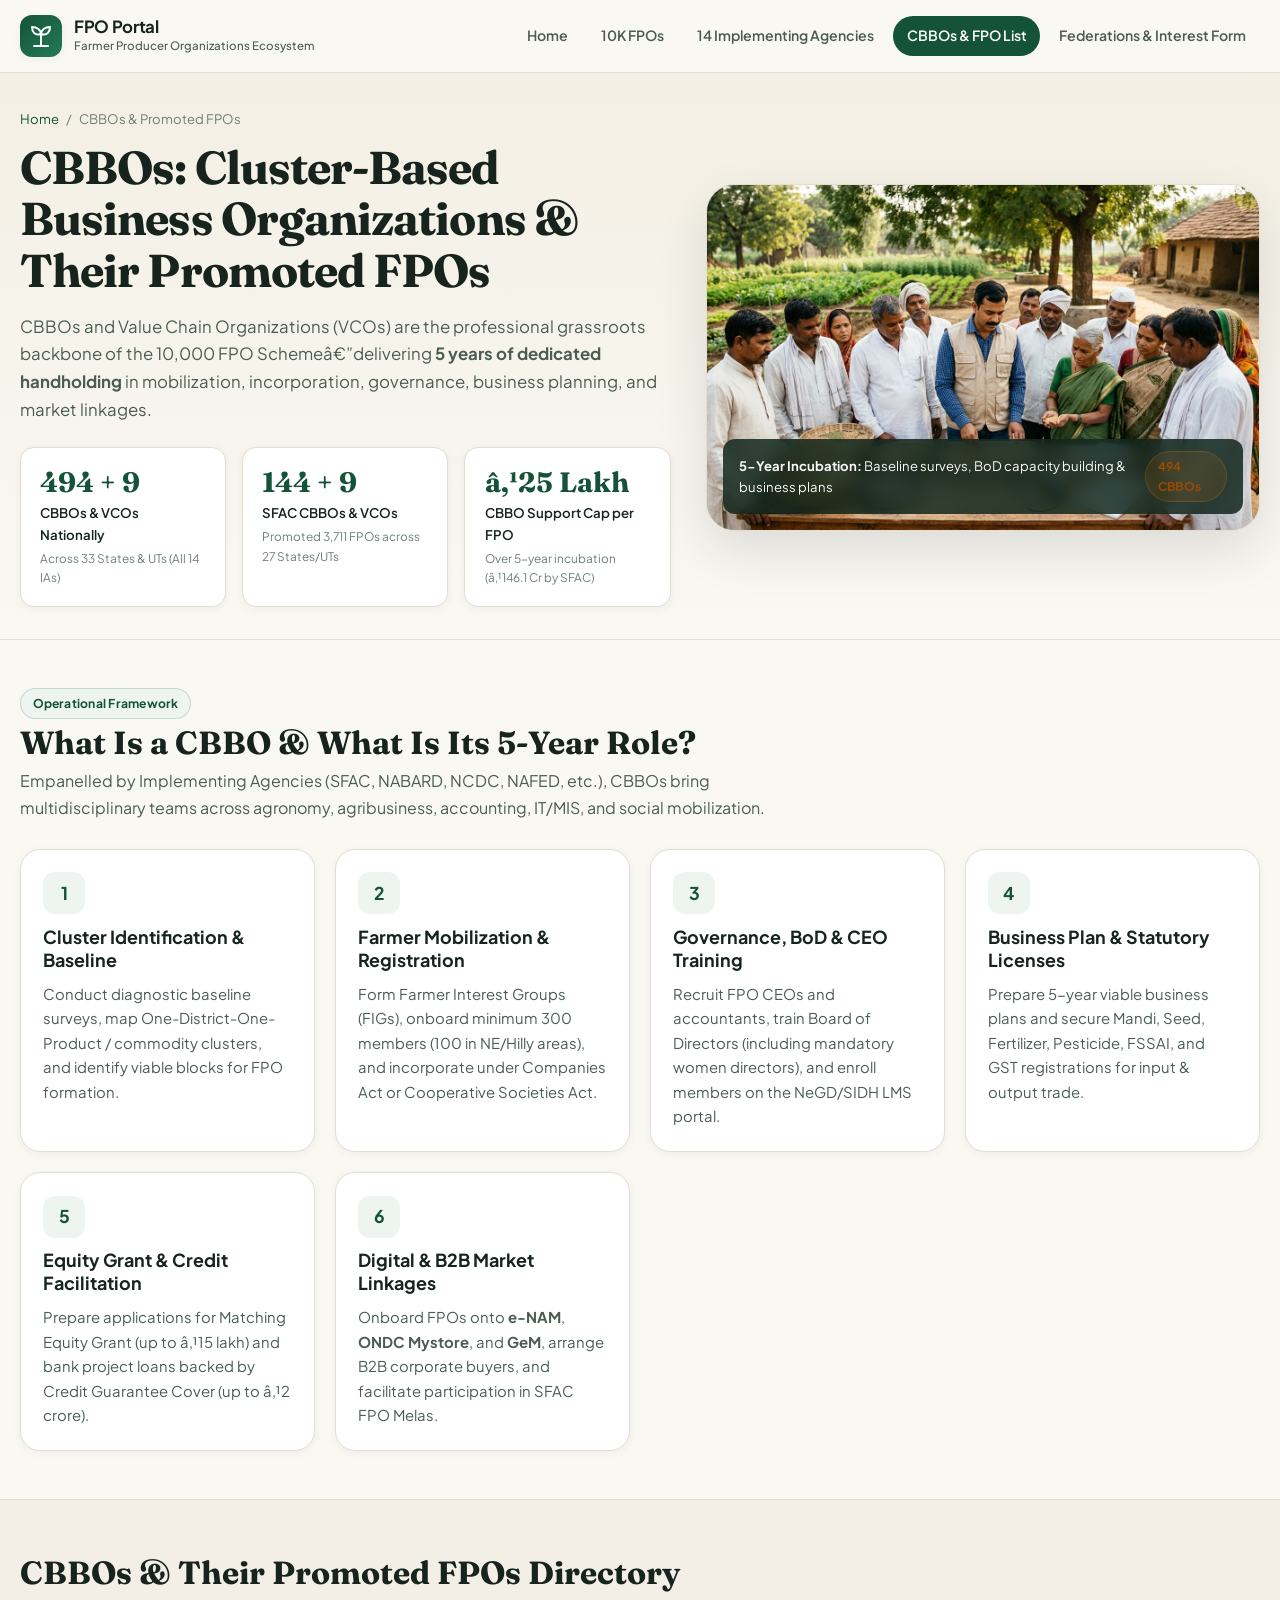
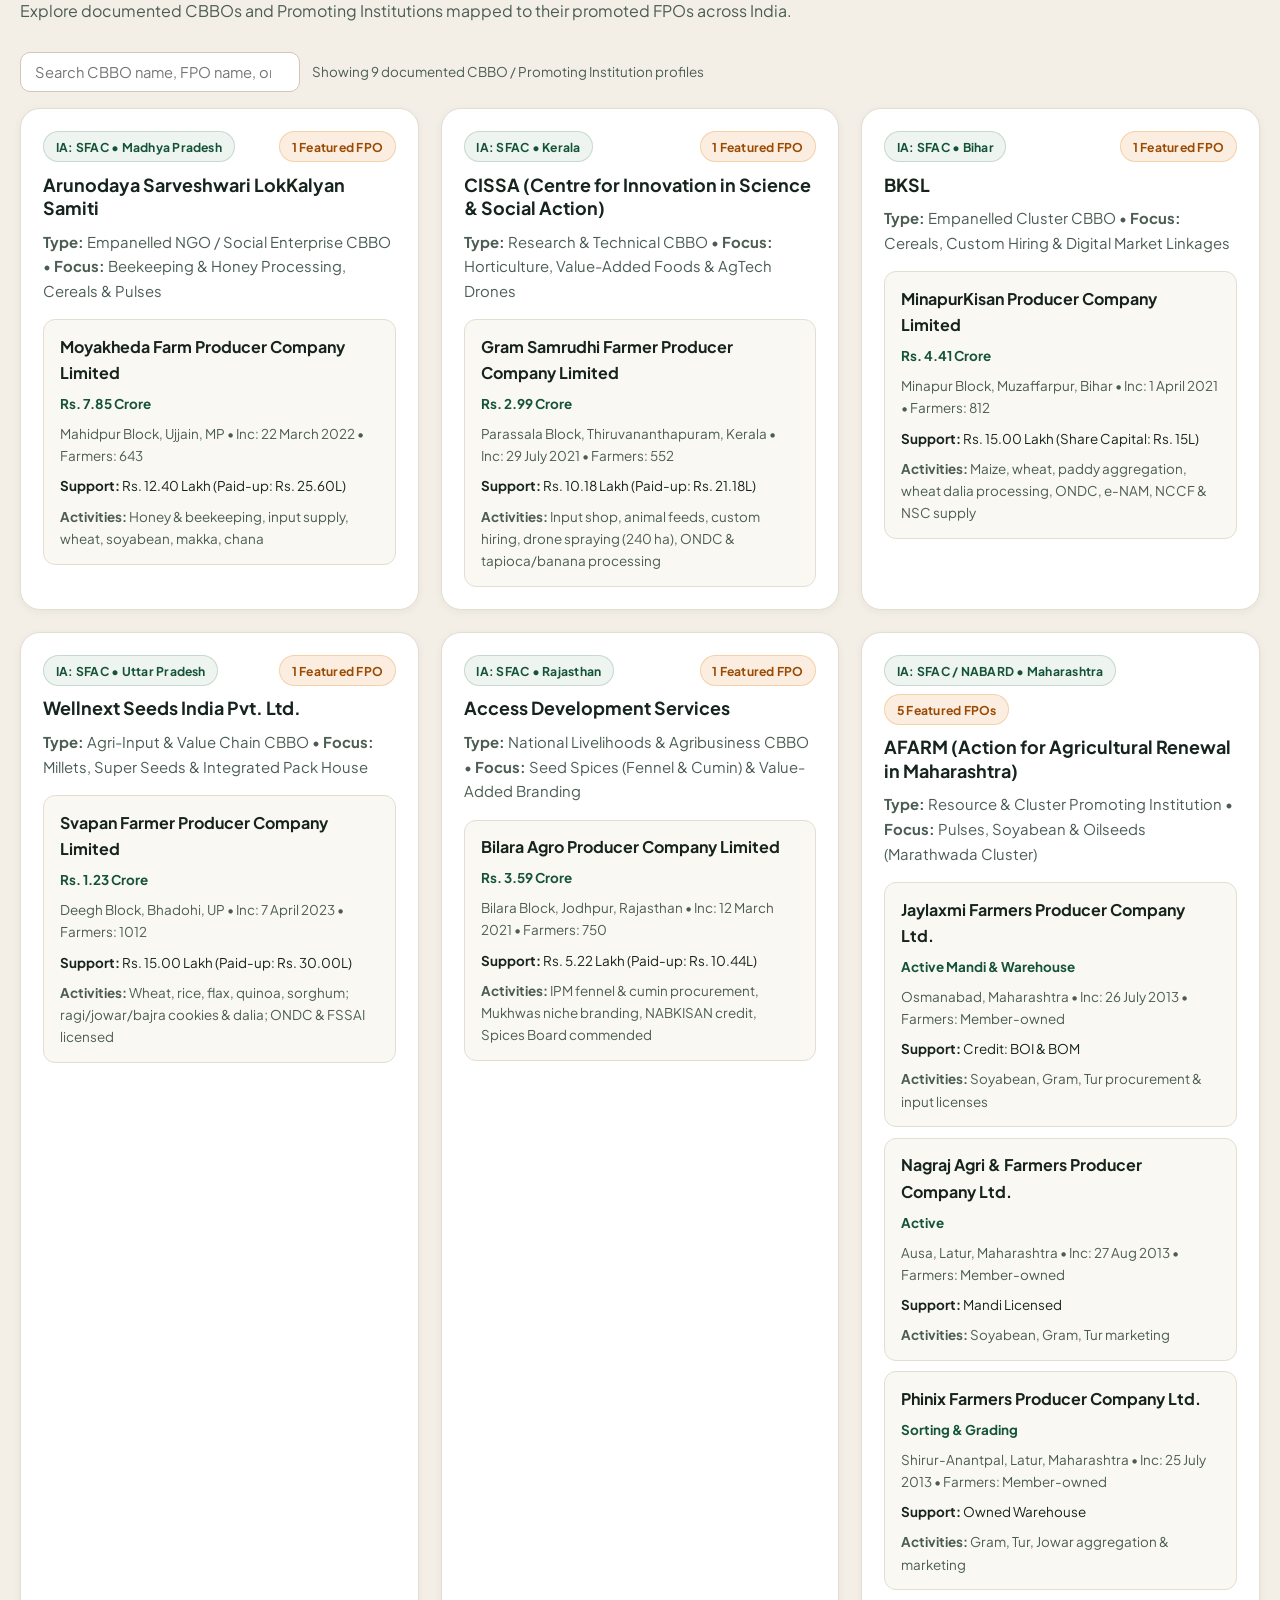
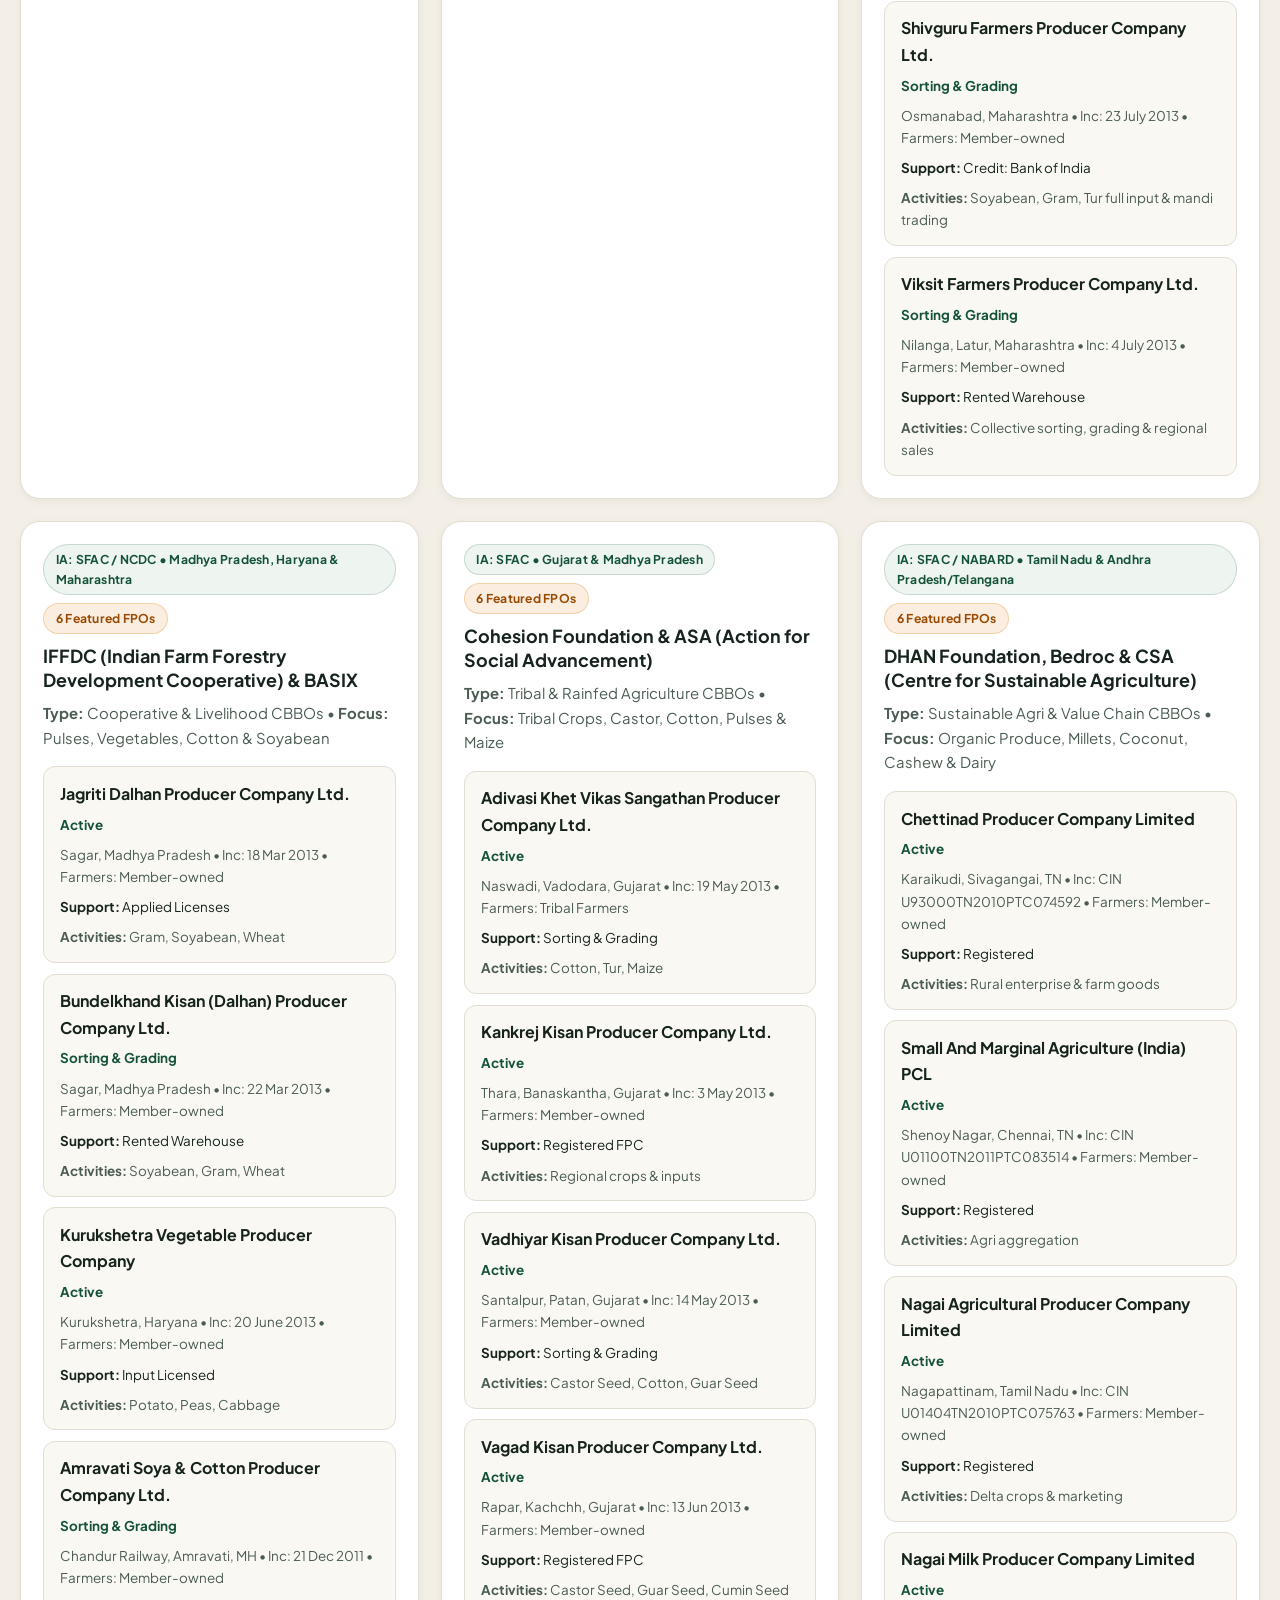
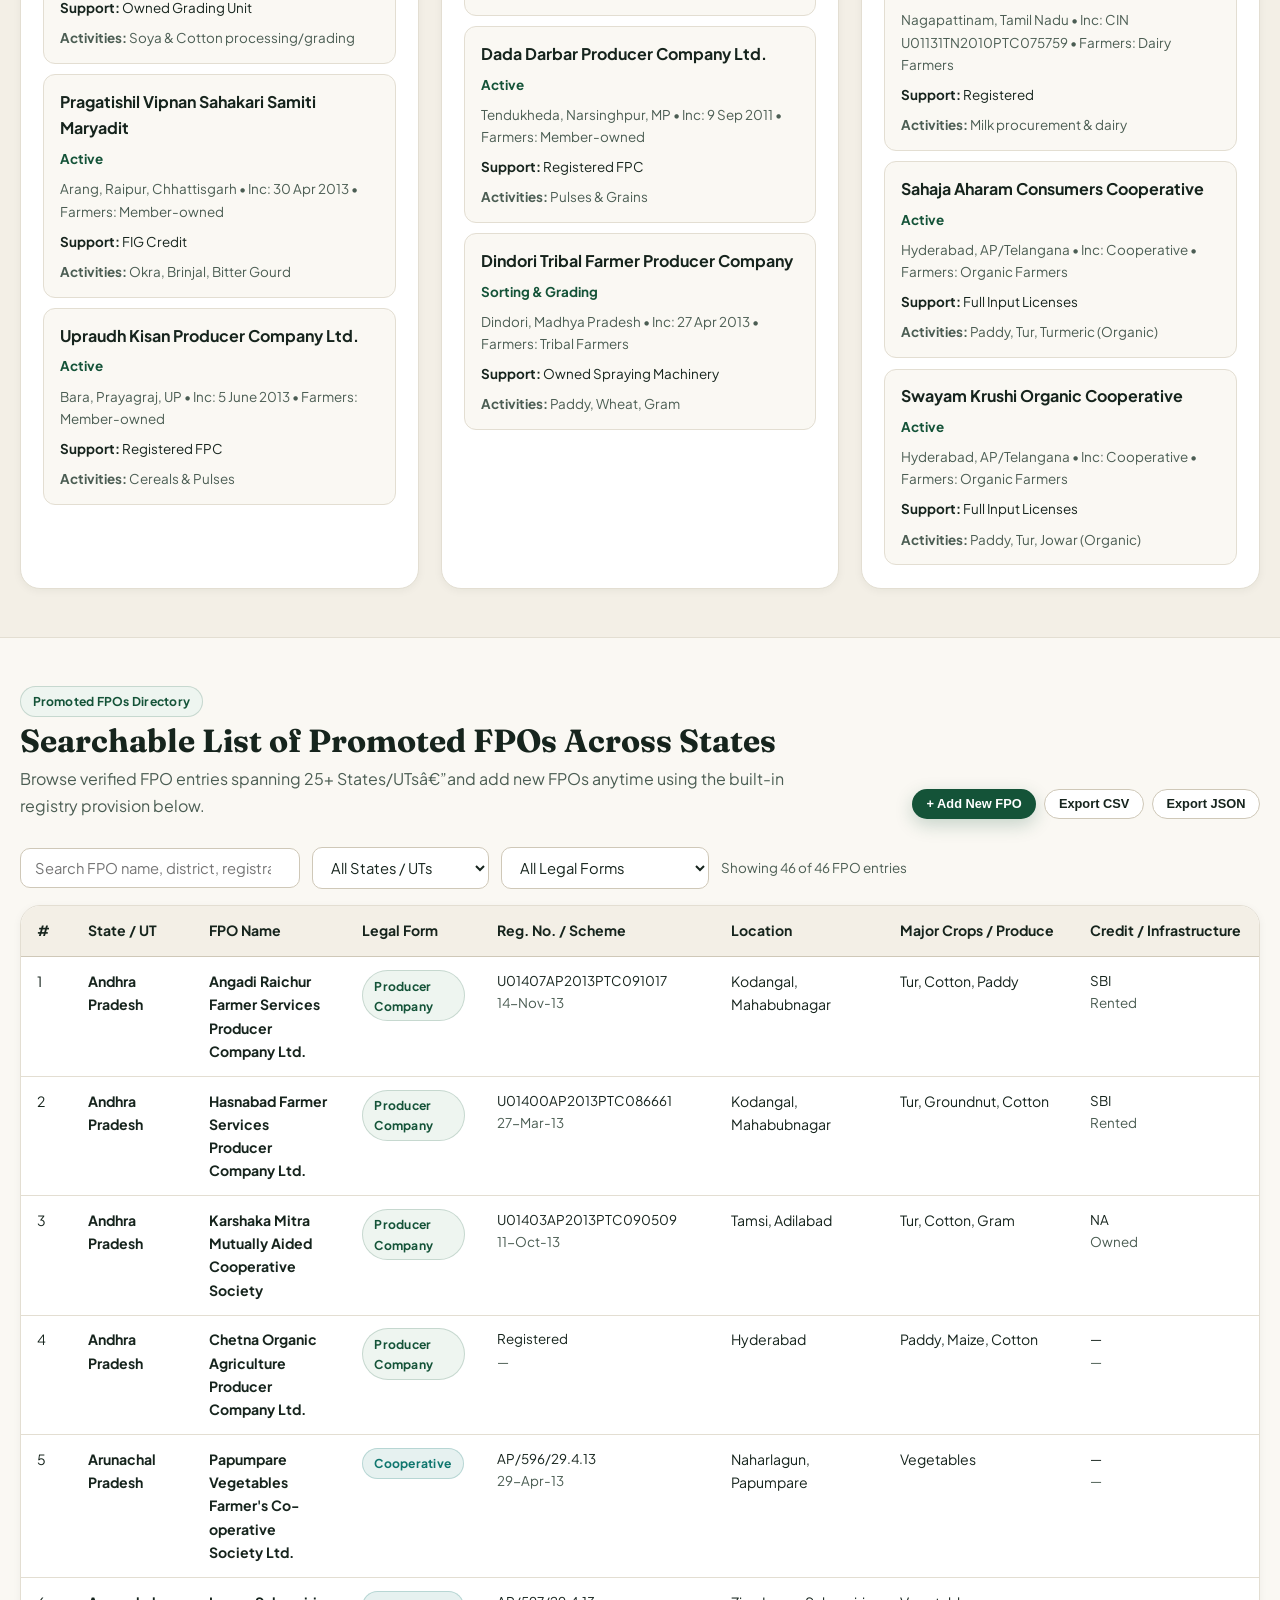
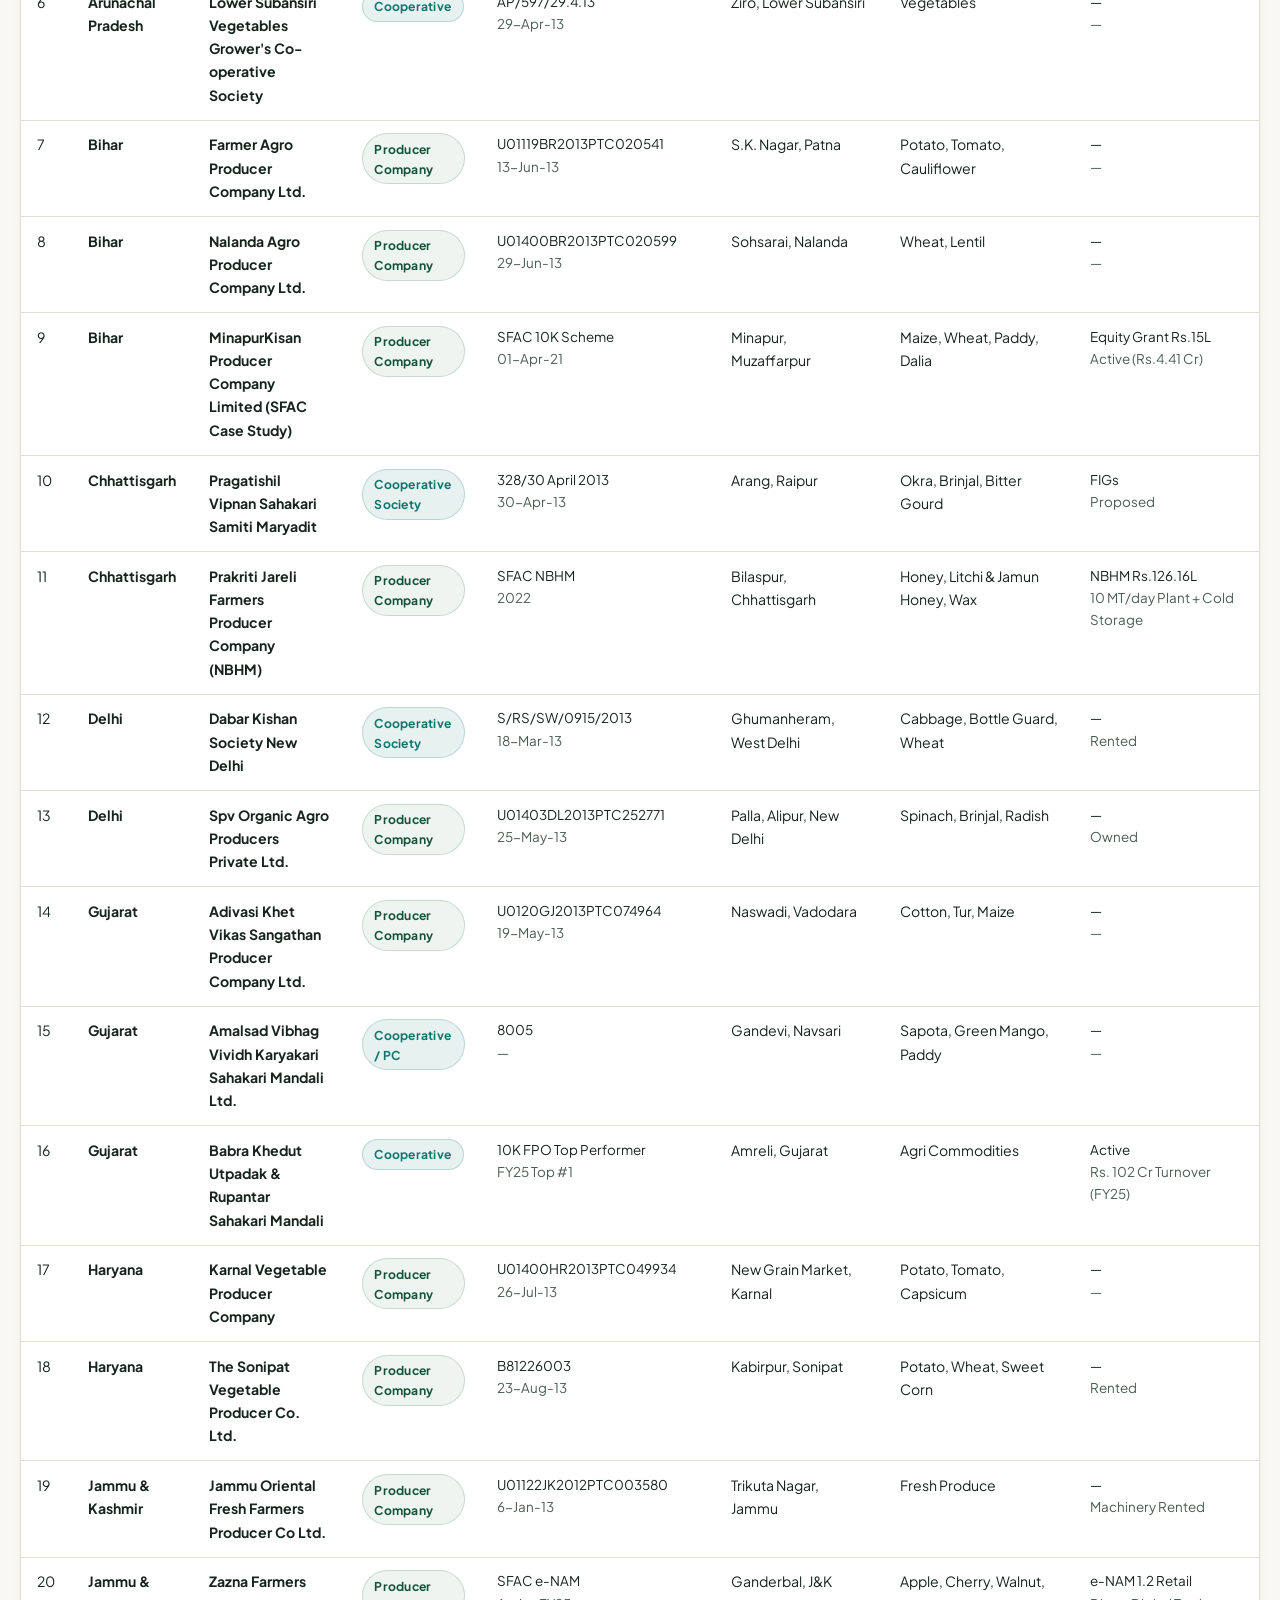
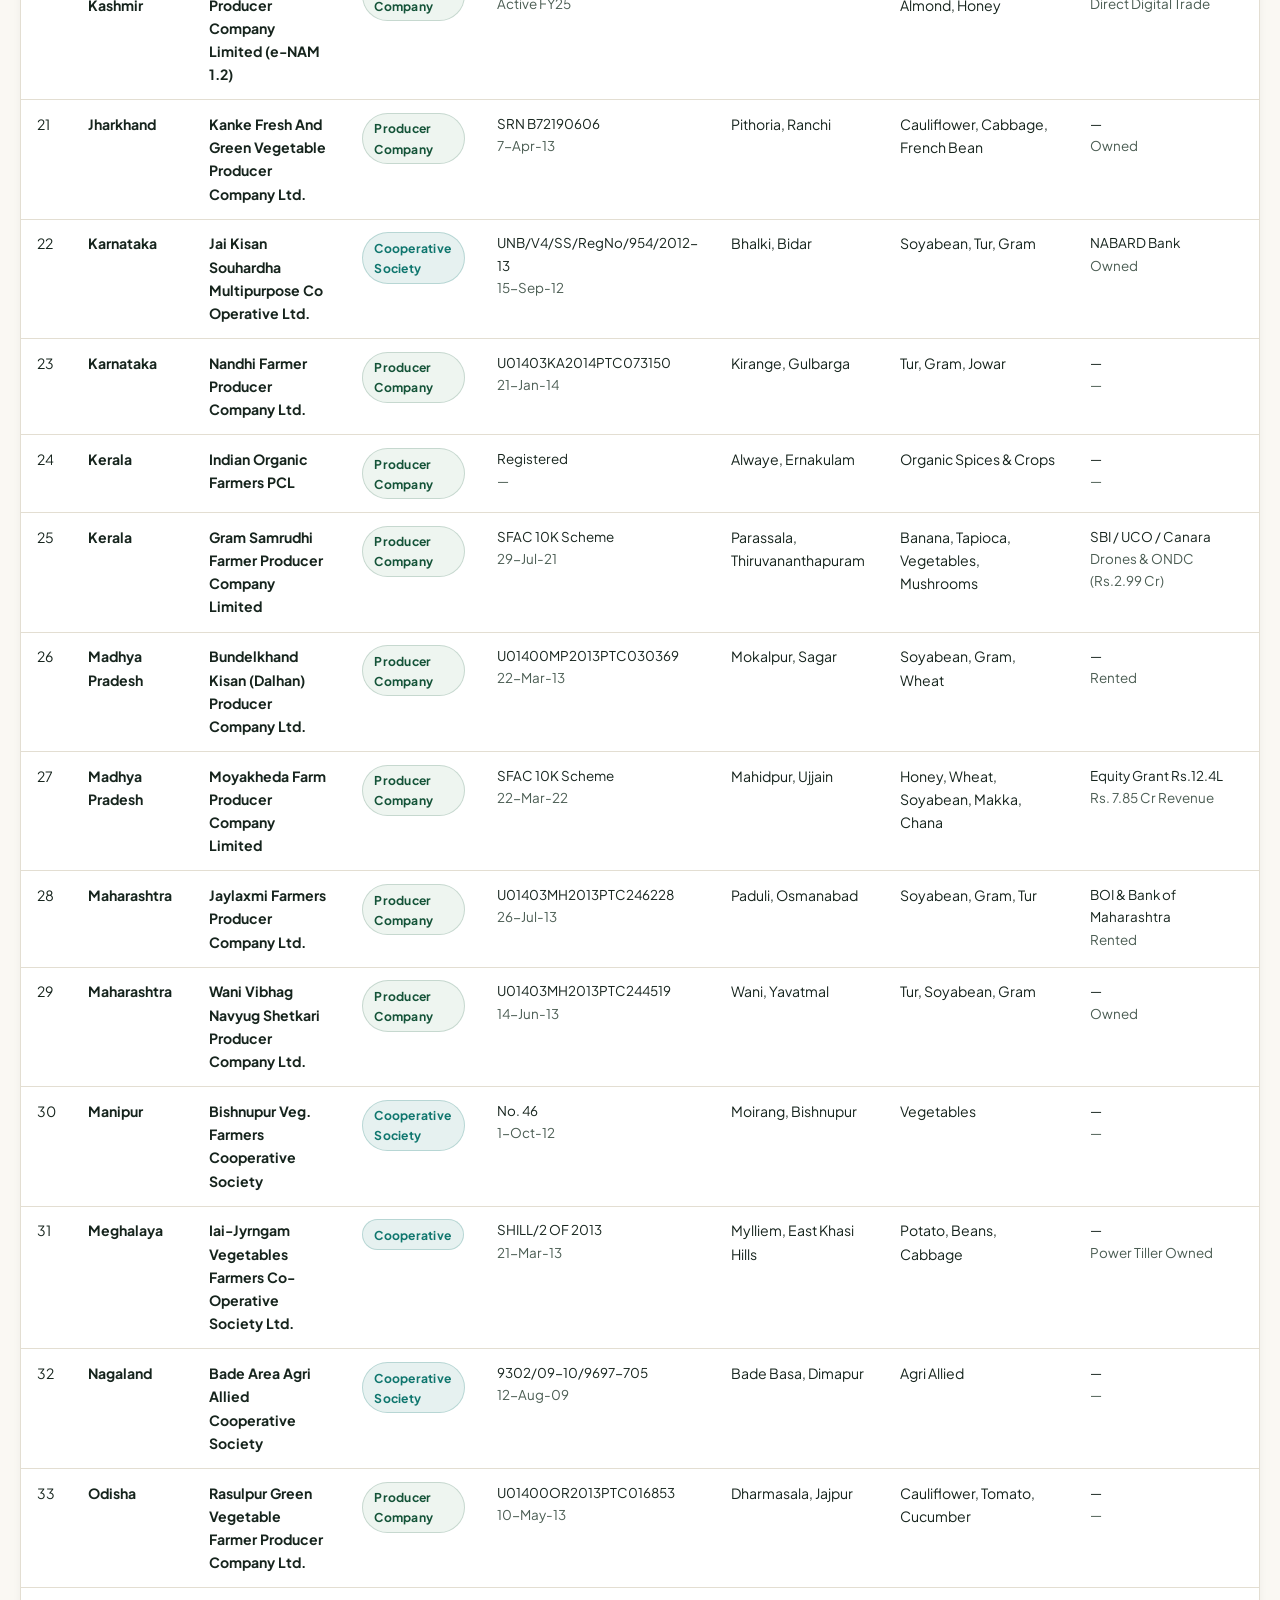
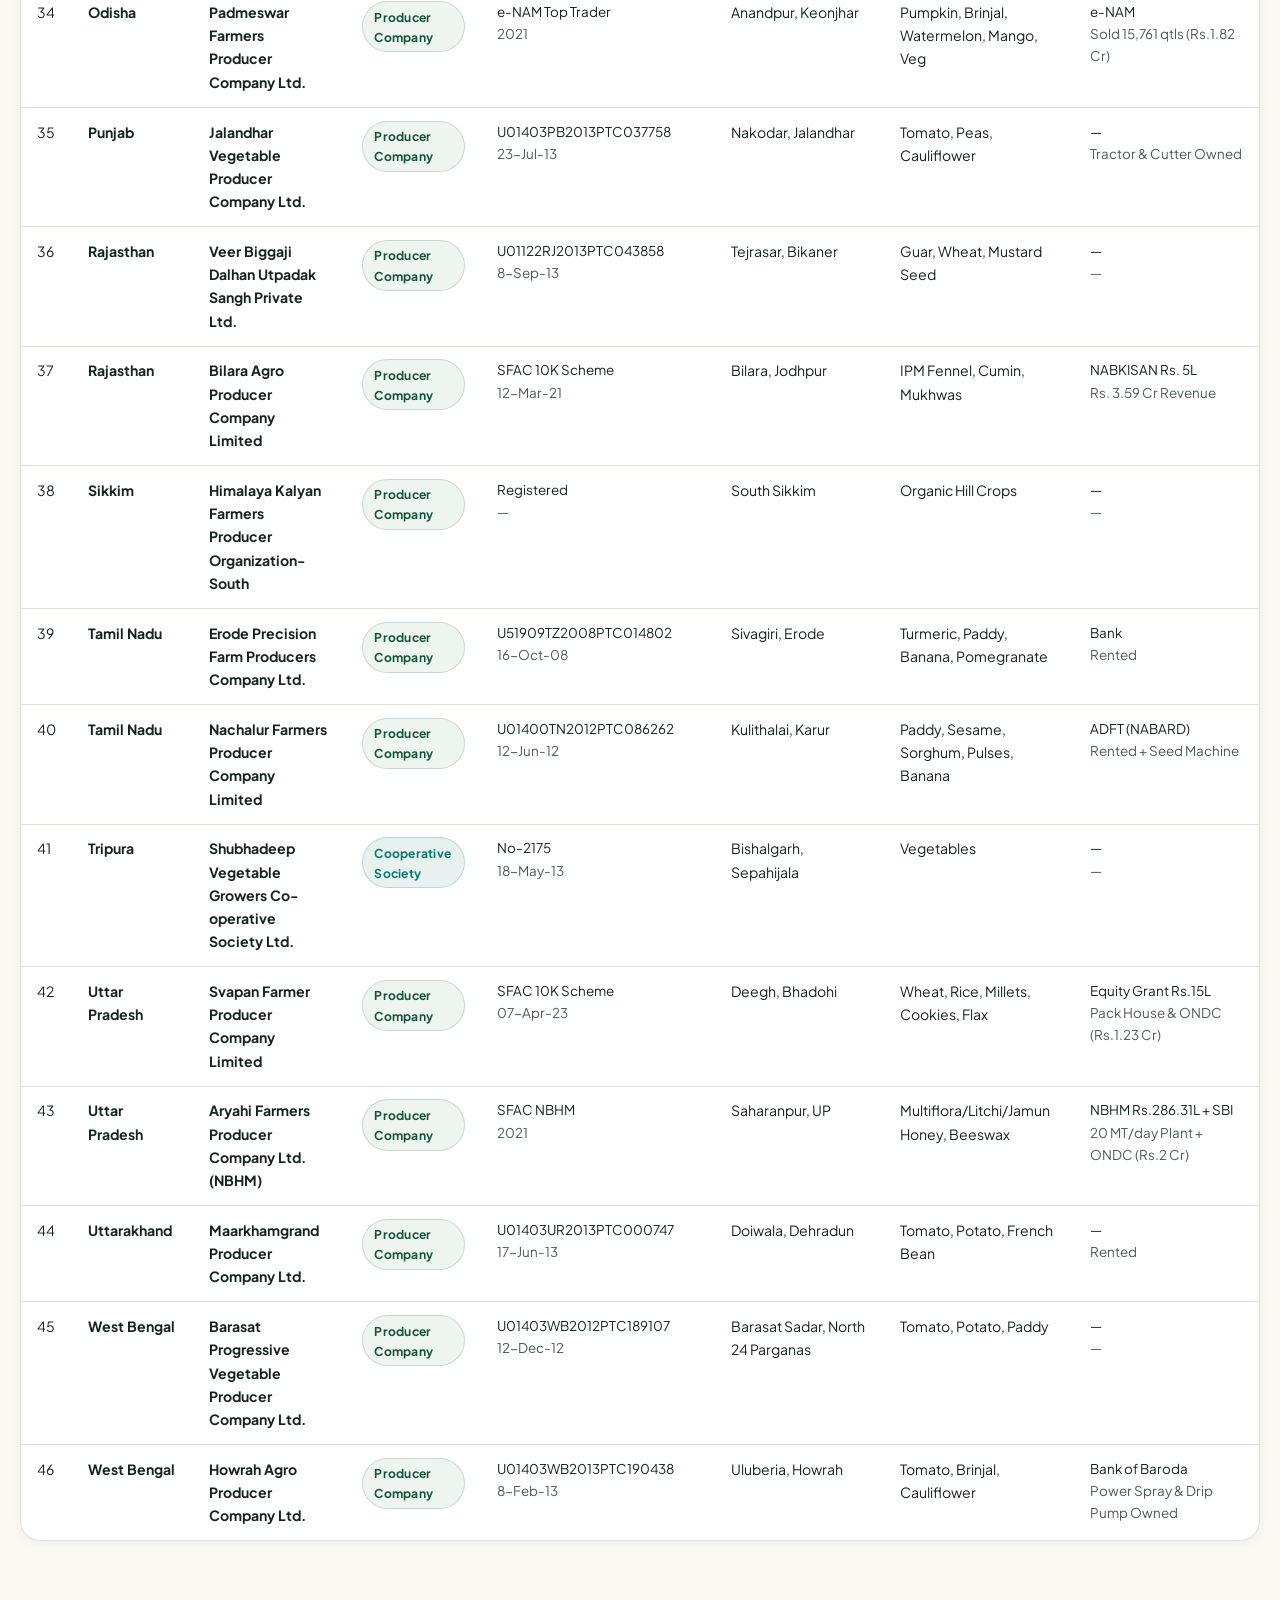
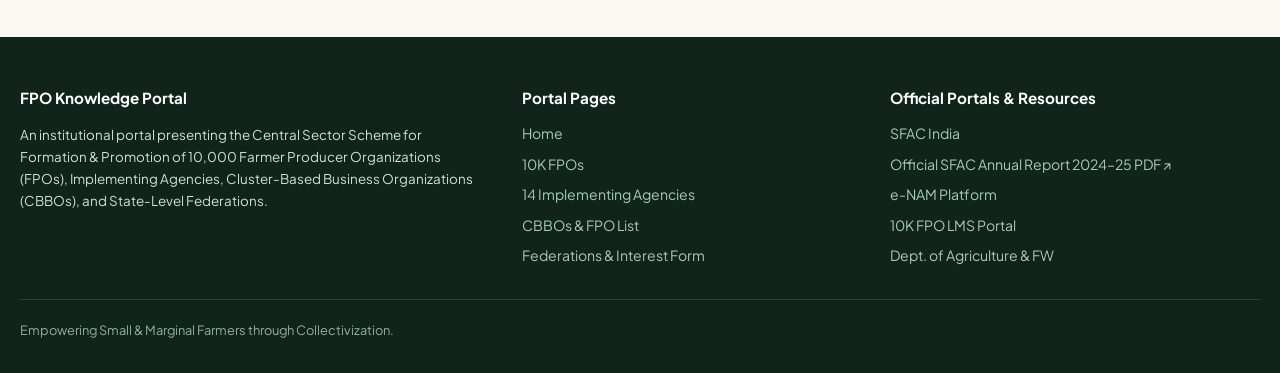
==== cbbos.html @ cc0bcd81 "Add files via upload" ====
﻿<!DOCTYPE html>
<html lang="en">
<head>
  <meta charset="UTF-8" />
  <meta name="viewport" content="width=device-width, initial-scale=1.0" />
  <title>CBBOs â€” Cluster Based Business Organizations &amp; Promoted FPOs | FPO Portal</title>
  <meta name="description" content="What are Cluster Based Business Organizations (CBBOs), their 5-year role, FPOs promoted across 494 CBBOs & 9 VCOs, documented CBBO-FPO lists, and searchable Statewise FPO Registry." />
  <link rel="preconnect" href="https://fonts.googleapis.com" />
  <link rel="preconnect" href="https://fonts.gstatic.com" crossorigin />
  <link href="https://fonts.googleapis.com/css2?family=Fraunces:opsz,wght@9..144,600;9..144,700&family=Plus+Jakarta+Sans:wght@400;500;600;700;800&display=swap" rel="stylesheet" />
  <link rel="stylesheet" href="styles.css" />
</head>
<body>
  <div id="site-header-mount"></div>

  <main>
    <!-- Banner -->
    <section class="page-banner">
      <div class="container hero-grid">
        <div>
          <div class="breadcrumb"><a href="index.html">Home</a> <span>/</span> <span>CBBOs &amp; Promoted FPOs</span></div>
          <h1 class="hero-title">CBBOs: Cluster-Based Business Organizations &amp; Their Promoted FPOs</h1>
          <p class="hero-subtitle">
            CBBOs and Value Chain Organizations (VCOs) are the professional grassroots backbone of the 10,000 FPO Schemeâ€”delivering <strong>5 years of dedicated handholding</strong> in mobilization, incorporation, governance, business planning, and market linkages.
          </p>
          <div class="kpi-grid">
            <div class="kpi-card">
              <div class="kpi-value">494 + 9</div>
              <div class="kpi-label">CBBOs &amp; VCOs Nationally</div>
              <div class="kpi-meta">Across 33 States &amp; UTs (All 14 IAs)</div>
            </div>
            <div class="kpi-card">
              <div class="kpi-value">144 + 9</div>
              <div class="kpi-label">SFAC CBBOs &amp; VCOs</div>
              <div class="kpi-meta">Promoted 3,711 FPOs across 27 States/UTs</div>
            </div>
            <div class="kpi-card">
              <div class="kpi-value">â‚¹25 Lakh</div>
              <div class="kpi-label">CBBO Support Cap per FPO</div>
              <div class="kpi-meta">Over 5-year incubation (â‚¹146.1 Cr by SFAC)</div>
            </div>
          </div>
        </div>
        <div class="hero-media">
          <img src="cbbo-handholding.jpg" alt="CBBO agronomist and business mentor conducting produce grading training with smallholder FPO members" />
          <div class="hero-caption">
            <span><strong>5-Year Incubation:</strong> Baseline surveys, BoD capacity building &amp; business plans</span>
            <span class="badge badge-amber">494 CBBOs</span>
          </div>
        </div>
      </div>
    </section>

    <!-- What is CBBO & Role -->
    <section class="section">
      <div class="container">
        <div class="section-header">
          <div>
            <span class="badge badge-green">Operational Framework</span>
            <h2>What Is a CBBO &amp; What Is Its 5-Year Role?</h2>
            <p>Empanelled by Implementing Agencies (SFAC, NABARD, NCDC, NAFED, etc.), CBBOs bring multidisciplinary teams across agronomy, agribusiness, accounting, IT/MIS, and social mobilization.</p>
          </div>
        </div>

        <div class="card-grid">
          <div class="card">
            <div class="icon-pill">1</div>
            <h3>Cluster Identification &amp; Baseline</h3>
            <p>Conduct diagnostic baseline surveys, map One-District-One-Product / commodity clusters, and identify viable blocks for FPO formation.</p>
          </div>
          <div class="card">
            <div class="icon-pill">2</div>
            <h3>Farmer Mobilization &amp; Registration</h3>
            <p>Form Farmer Interest Groups (FIGs), onboard minimum 300 members (100 in NE/Hilly areas), and incorporate under Companies Act or Cooperative Societies Act.</p>
          </div>
          <div class="card">
            <div class="icon-pill">3</div>
            <h3>Governance, BoD &amp; CEO Training</h3>
            <p>Recruit FPO CEOs and accountants, train Board of Directors (including mandatory women directors), and enroll members on the NeGD/SIDH LMS portal.</p>
          </div>
          <div class="card">
            <div class="icon-pill">4</div>
            <h3>Business Plan &amp; Statutory Licenses</h3>
            <p>Prepare 5-year viable business plans and secure Mandi, Seed, Fertilizer, Pesticide, FSSAI, and GST registrations for input &amp; output trade.</p>
          </div>
          <div class="card">
            <div class="icon-pill">5</div>
            <h3>Equity Grant &amp; Credit Facilitation</h3>
            <p>Prepare applications for Matching Equity Grant (up to â‚¹15 lakh) and bank project loans backed by Credit Guarantee Cover (up to â‚¹2 crore).</p>
          </div>
          <div class="card">
            <div class="icon-pill">6</div>
            <h3>Digital &amp; B2B Market Linkages</h3>
            <p>Onboard FPOs onto <strong>e-NAM</strong>, <strong>ONDC Mystore</strong>, and <strong>GeM</strong>, arrange B2B corporate buyers, and facilitate participation in SFAC FPO Melas.</p>
          </div>
        </div>
      </div>
    </section>

    <!-- Documented CBBOs & Each CBBO's List of Promoted FPOs -->
    <section class="section section-alt">
      <div class="container">
        <div class="section-header">
          <div>
            <h2>CBBOs &amp; Their Promoted FPOs Directory</h2>
            <p>
              Explore documented CBBOs and Promoting Institutions mapped to their promoted FPOs across India.
            </p>
          </div>
        </div>

        <div class="table-controls">
          <input type="search" id="cbbo-search" class="input" placeholder="Search CBBO name, FPO name, or state..." style="min-width: 280px;" />
          <span class="small muted" id="cbbo-count-label"></span>
        </div>

        <div class="card-grid-2" id="cbbo-list-mount"></div>
      </div>
    </section>

    <!-- Statewise FPO Registry Explorer -->
    <section class="section">
      <div class="container">
        <div class="section-header">
          <div>
            <span class="badge badge-green">Promoted FPOs Directory</span>
            <h2>Searchable List of Promoted FPOs Across States</h2>
            <p>
              Browse verified FPO entries spanning 25+ States/UTsâ€”and add new FPOs anytime using the built-in registry provision below.
            </p>
          </div>
          <div style="display:flex; flex-wrap:wrap; gap:0.5rem;">
            <button type="button" class="btn btn-primary btn-sm" id="toggle-add-fpo-btn">+ Add New FPO</button>
            <button type="button" class="btn btn-outline btn-sm" id="export-fpo-csv-btn">Export CSV</button>
            <button type="button" class="btn btn-outline btn-sm" id="export-fpo-json-btn">Export JSON</button>
          </div>
        </div>

        <!-- Provision to Add More FPOs in Future -->
        <div class="form-card mb-2" id="add-fpo-panel" style="display:none; padding:1.4rem;">
          <div style="display:flex; justify-content:space-between; align-items:center; gap:0.75rem; margin-bottom:0.85rem;">
            <div>
              <h3 style="margin:0;">Add New FPO to Statewise Registry</h3>
              <p class="small muted" style="margin:0.2rem 0 0;">New entries are immediately searchable/filterable and saved in your browser (exportable as CSV or JSON for permanent backup).</p>
            </div>
            <button type="button" class="btn btn-outline btn-sm" id="close-add-fpo-btn">Close</button>
          </div>
          <form id="add-fpo-form">
            <div class="form-grid">
              <div class="form-field">
                <label for="new-fpo-state">State / UT *</label>
                <select class="select" id="new-fpo-state" required>
                  <option value="">Select State / UT...</option>
                </select>
              </div>
              <div class="form-field">
                <label for="new-fpo-name">FPO Name *</label>
                <input class="input" type="text" id="new-fpo-name" required placeholder="e.g., Green Valley Farmers Producer Company Ltd." />
              </div>
              <div class="form-field">
                <label for="new-fpo-form">Legal Form *</label>
                <select class="select" id="new-fpo-form" required>
                  <option value="Producer Company">Producer Company</option>
                  <option value="Cooperative Society">Cooperative Society</option>
                  <option value="Cooperative / PC">Cooperative / PC</option>
                  <option value="FFPO (Fish Farmers)">FFPO (Fish Farmers)</option>
                </select>
              </div>
              <div class="form-field">
                <label for="new-fpo-reg">Registration No. / Scheme *</label>
                <input class="input" type="text" id="new-fpo-reg" required placeholder="e.g., U01400MH2025PTC123456" />
              </div>
              <div class="form-field">
                <label for="new-fpo-date">Date / Year of Registration</label>
                <input class="input" type="text" id="new-fpo-date" placeholder="e.g., 15-Mar-25" />
              </div>
              <div class="form-field">
                <label for="new-fpo-location">Location (Block / District) *</label>
                <input class="input" type="text" id="new-fpo-location" required placeholder="e.g., Nashik, Maharashtra" />
              </div>
              <div class="form-field">
                <label for="new-fpo-crops">Major Crops / Produce *</label>
                <input class="input" type="text" id="new-fpo-crops" required placeholder="e.g., Onion, Grapes, Millets" />
              </div>
              <div class="form-field">
                <label for="new-fpo-credit">Credit / Warehouse / Remarks</label>
                <input class="input" type="text" id="new-fpo-credit" placeholder="e.g., SBI / Owned Pack House" />
              </div>
            </div>
            <div class="hero-actions mt-2" style="margin-bottom:0;">
              <button type="submit" class="btn btn-primary btn-sm">Save FPO to Registry</button>
              <button type="reset" class="btn btn-outline btn-sm">Clear Fields</button>
            </div>
          </form>
          <div id="add-fpo-feedback"></div>
        </div>

        <div class="table-controls">
          <input type="search" id="fpo-search" class="input" placeholder="Search FPO name, district, registration no., or crop..." style="min-width: 280px;" />
          <select id="fpo-state-filter" class="select">
            <option value="all">All States / UTs</option>
          </select>
          <select id="fpo-form-filter" class="select">
            <option value="all">All Legal Forms</option>
            <option value="Producer Company">Producer Company</option>
            <option value="Cooperative">Cooperative / Society</option>
          </select>
          <span class="small muted" id="fpo-count-label"></span>
        </div>

        <div class="table-wrap">
          <table>
            <thead>
              <tr>
                <th>#</th>
                <th>State / UT</th>
                <th>FPO Name</th>
                <th>Legal Form</th>
                <th>Reg. No. / Scheme</th>
                <th>Location</th>
                <th>Major Crops / Produce</th>
                <th>Credit / Infrastructure</th>
              </tr>
            </thead>
            <tbody id="fpo-registry-body"></tbody>
          </table>
        </div>
      </div>
    </section>
  </main>

  <div id="site-footer-mount"></div>

  <script src="data.js"></script>
  <script src="common.js"></script>
  <script>
    document.addEventListener("DOMContentLoaded", () => {
      // 1. CBBO Profiles & Promoted FPOs
      const cbboMount = document.getElementById("cbbo-list-mount");
      const cbboSearch = document.getElementById("cbbo-search");
      const cbboCount = document.getElementById("cbbo-count-label");

      function renderCBBOs() {
        const q = cbboSearch.value.trim().toLowerCase();
        const filtered = window.FPO_DATA.cbboProfiles.filter(c => {
          if (!q) return true;
          const fpoMatch = c.fpos.some(f => f.name.toLowerCase().includes(q) || f.location.toLowerCase().includes(q) || f.activities.toLowerCase().includes(q));
          return c.cbboName.toLowerCase().includes(q) || c.state.toLowerCase().includes(q) || c.focus.toLowerCase().includes(q) || fpoMatch;
        });

        cbboCount.textContent = `Showing ${filtered.length} documented CBBO / Promoting Institution profiles`;
        cbboMount.innerHTML = filtered.map(c => `
          <article class="card">
            <div style="display:flex; justify-content:space-between; flex-wrap:wrap; gap:0.5rem; align-items:center;">
              <span class="badge badge-green">IA: ${c.ia} &bull; ${c.state}</span>
              <span class="badge badge-amber">${c.fpos.length} Featured FPO${c.fpos.length > 1 ? "s" : ""}</span>
            </div>
            <h3>${c.cbboName}</h3>
            <p class="small"><strong>Type:</strong> ${c.category} &bull; <strong>Focus:</strong> ${c.focus}</p>
            <div style="display:grid; gap:0.65rem; margin-top:0.35rem;">
              ${c.fpos.map(f => `
                <div style="background:var(--bg); border:1px solid var(--border); border-radius:12px; padding:0.85rem 1rem;">
                  <div style="display:flex; justify-content:space-between; flex-wrap:wrap; gap:0.4rem;">
                    <strong>${f.name}</strong>
                    <span class="small" style="color:var(--primary); font-weight:700;">${f.revenue}</span>
                  </div>
                  <div class="small muted mt-1">${f.location} &bull; Inc: ${f.incorporation} &bull; Farmers: ${f.shareholders}</div>
                  <div class="small mt-1"><strong>Support:</strong> ${f.equityGrant}</div>
                  <div class="small muted mt-1"><strong>Activities:</strong> ${f.activities}</div>
                </div>
              `).join("")}
            </div>
          </article>
        `).join("");
      }

      cbboSearch.addEventListener("input", renderCBBOs);
      renderCBBOs();

      // 2. Statewise FPO Registry Table + Future Addition Provision
      const CUSTOM_FPO_KEY = "fpo_portal_custom_fpos";
      const stateSelect = document.getElementById("fpo-state-filter");
      const newFpoState = document.getElementById("new-fpo-state");
      const formSelect = document.getElementById("fpo-form-filter");
      const fpoSearch = document.getElementById("fpo-search");
      const fpoBody = document.getElementById("fpo-registry-body");
      const fpoCount = document.getElementById("fpo-count-label");
      const addPanel = document.getElementById("add-fpo-panel");
      const addForm = document.getElementById("add-fpo-form");
      const addFeedback = document.getElementById("add-fpo-feedback");

      function loadCustomFPOs() {
        try {
          return JSON.parse(localStorage.getItem(CUSTOM_FPO_KEY) || "[]");
        } catch {
          return [];
        }
      }

      function saveCustomFPOs(items) {
        localStorage.setItem(CUSTOM_FPO_KEY, JSON.stringify(items));
      }

      function getAllFPOs() {
        return [...loadCustomFPOs(), ...window.FPO_DATA.fpoRegistry];
      }

      // Populate state options for both filter & add form
      window.FPO_DATA.stateWiseStats
        .map(s => s.state)
        .sort()
        .forEach(st => {
          const opt2 = document.createElement("option");
          opt2.value = st;
          opt2.textContent = st;
          newFpoState.appendChild(opt2);
        });

      function refreshStateFilterOptions() {
        const current = stateSelect.value;
        const states = [...new Set(getAllFPOs().map(f => f.state))].sort();
        stateSelect.innerHTML = `<option value="all">All States / UTs</option>` +
          states.map(st => `<option value="${st}">${st}</option>`).join("");
        if (states.includes(current)) stateSelect.value = current;
      }

      function renderFPOs() {
        const allFpos = getAllFPOs();
        const q = fpoSearch.value.trim().toLowerCase();
        const st = stateSelect.value;
        const fm = formSelect.value;

        const filtered = allFpos.filter(f => {
          const matchSt = st === "all" || f.state === st;
          const matchFm = fm === "all" || f.form.toLowerCase().includes(fm.toLowerCase());
          const matchQ = !q ||
            f.name.toLowerCase().includes(q) ||
            f.location.toLowerCase().includes(q) ||
            f.crops.toLowerCase().includes(q) ||
            f.regNo.toLowerCase().includes(q) ||
            f.state.toLowerCase().includes(q);
          return matchSt && matchFm && matchQ;
        });

        fpoCount.textContent = `Showing ${filtered.length} of ${allFpos.length} FPO entries`;
        fpoBody.innerHTML = filtered.map((f, idx) => `
          <tr>
            <td>${idx + 1}</td>
            <td><strong>${f.state}</strong></td>
            <td>
              <strong>${f.name}</strong>
              ${f.isCustom ? `<div class="mt-1"><span class="badge badge-amber">Added Entry</span> <button type="button" class="btn btn-outline btn-sm" style="padding:0.15rem 0.5rem; font-size:0.72rem;" data-remove-id="${f.customId}">Remove</button></div>` : ""}
            </td>
            <td><span class="badge ${f.form.includes("Producer") ? "badge-green" : "badge-teal"}">${f.form}</span></td>
            <td class="small">${f.regNo}<br><span class="muted">${f.date || "â€”"}</span></td>
            <td>${f.location}</td>
            <td>${f.crops}</td>
            <td class="small">${f.credit || "â€”"}<br><span class="muted">${f.warehouse || "â€”"}</span></td>
          </tr>
        `).join("");

        fpoBody.querySelectorAll("[data-remove-id]").forEach(btn => {
          btn.addEventListener("click", () => {
            const id = btn.getAttribute("data-remove-id");
            const next = loadCustomFPOs().filter(item => item.customId !== id);
            saveCustomFPOs(next);
            refreshStateFilterOptions();
            renderFPOs();
          });
        });
      }

      document.getElementById("toggle-add-fpo-btn").addEventListener("click", () => {
        addPanel.style.display = addPanel.style.display === "none" ? "block" : "none";
      });
      document.getElementById("close-add-fpo-btn").addEventListener("click", () => {
        addPanel.style.display = "none";
      });

      addForm.addEventListener("submit", (e) => {
        e.preventDefault();
        const customEntry = {
          customId: "fpo-" + Date.now(),
          isCustom: true,
          state: newFpoState.value,
          name: document.getElementById("new-fpo-name").value.trim(),
          form: document.getElementById("new-fpo-form").value,
          regNo: document.getElementById("new-fpo-reg").value.trim(),
          date: document.getElementById("new-fpo-date").value.trim() || "â€”",
          location: document.getElementById("new-fpo-location").value.trim(),
          crops: document.getElementById("new-fpo-crops").value.trim(),
          credit: document.getElementById("new-fpo-credit").value.trim() || "â€”",
          warehouse: "Added via Portal"
        };
        const items = loadCustomFPOs();
        items.unshift(customEntry);
        saveCustomFPOs(items);
        refreshStateFilterOptions();
        renderFPOs();
        addFeedback.innerHTML = `<div class="alert-box alert-success"><strong>Added!</strong> ${customEntry.name} (${customEntry.state}) is now live in the registry.</div>`;
        addForm.reset();
      });

      function triggerDownload(filename, content, mime) {
        const blob = new Blob([content], { type: mime });
        const url = URL.createObjectURL(blob);
        const a = document.createElement("a");
        a.href = url;
        a.download = filename;
        document.body.appendChild(a);
        a.click();
        a.remove();
        URL.revokeObjectURL(url);
      }

      document.getElementById("export-fpo-json-btn").addEventListener("click", () => {
        triggerDownload("fpo-registry-updated.json", JSON.stringify(getAllFPOs(), null, 2), "application/json");
      });

      document.getElementById("export-fpo-csv-btn").addEventListener("click", () => {
        const headers = ["State", "FPO Name", "Legal Form", "Registration No", "Date", "Location", "Major Crops", "Credit / Infrastructure"];
        const esc = v => `"${String(v ?? "").replace(/"/g, '""')}"`;
        const rows = getAllFPOs().map(f => [f.state, f.name, f.form, f.regNo, f.date, f.location, f.crops, f.credit].map(esc).join(","));
        triggerDownload("fpo-registry-updated.csv", [headers.join(","), ...rows].join("\n"), "text/csv;charset=utf-8");
      });

      refreshStateFilterOptions();
      fpoSearch.addEventListener("input", renderFPOs);
      stateSelect.addEventListener("change", renderFPOs);
      formSelect.addEventListener("change", renderFPOs);
      renderFPOs();
    });
  </script>
</body>
</html>
---- styles.css ----
/* ==========================================================================
   FPO Bharat — Farmer Producer Organization Ecosystem Portal
   Design System: Modern Agrarian Editorial & Institutional Data Portal
   ========================================================================== */

:root {
  --bg: #faf8f3;
  --surface: #ffffff;
  --surface-alt: #f3efe6;
  --surface-tint: #eef5f0;
  --ink: #16241d;
  --ink-muted: #4b5d53;
  --ink-subtle: #6e7f75;

  --primary: #145338;
  --primary-dark: #0c3926;
  --primary-light: #1e734f;
  --primary-soft: rgba(20, 83, 56, 0.08);

  --accent: #d97706;
  --accent-light: #f59e0b;
  --accent-soft: rgba(217, 119, 6, 0.12);

  --teal: #0f766e;
  --indigo: #3730a3;
  --rose: #be123c;

  --border: #e3ded2;
  --border-strong: #cfc8b8;

  --radius-sm: 8px;
  --radius-md: 14px;
  --radius-lg: 20px;
  --radius-xl: 28px;

  --shadow-sm: 0 2px 8px rgba(18, 36, 27, 0.05);
  --shadow-md: 0 10px 30px rgba(18, 36, 27, 0.08);
  --shadow-lg: 0 20px 50px rgba(18, 36, 27, 0.12);

  --font-sans: "Plus Jakarta Sans", -apple-system, BlinkMacSystemFont, "Segoe UI", Roboto, sans-serif;
  --font-serif: "Fraunces", Georgia, "Times New Roman", serif;
  --container: 1240px;
}

*,
*::before,
*::after {
  box-sizing: border-box;
}

html {
  scroll-behavior: smooth;
}

body {
  margin: 0;
  font-family: var(--font-sans);
  color: var(--ink);
  background: var(--bg);
  line-height: 1.65;
  -webkit-font-smoothing: antialiased;
}

img {
  max-width: 100%;
  display: block;
}

a {
  color: var(--primary);
  text-decoration: none;
}

a:hover {
  text-decoration: underline;
}

.container {
  width: min(var(--container), calc(100% - 2rem));
  margin-inline: auto;
}

/* ---------- Top Announcement Strip ---------- */
.top-strip {
  background: var(--primary-dark);
  color: #e6f2ec;
  font-size: 0.82rem;
  padding: 0.45rem 0;
  border-bottom: 1px solid rgba(255, 255, 255, 0.1);
}

.top-strip .container {
  display: flex;
  flex-wrap: wrap;
  justify-content: space-between;
  align-items: center;
  gap: 0.5rem 1.25rem;
}

.top-strip a {
  color: #fcd34d;
  font-weight: 600;
}

/* ---------- Header & Navigation ---------- */
.site-header {
  position: sticky;
  top: 0;
  z-index: 100;
  background: rgba(250, 248, 243, 0.92);
  backdrop-filter: blur(14px);
  border-bottom: 1px solid var(--border);
}

.nav-bar {
  display: flex;
  align-items: center;
  justify-content: space-between;
  gap: 1rem;
  min-height: 72px;
}

.brand {
  display: flex;
  align-items: center;
  gap: 0.75rem;
  text-decoration: none !important;
  color: var(--ink);
  flex-shrink: 0;
}

.brand-mark {
  width: 42px;
  height: 42px;
  border-radius: 12px;
  background: linear-gradient(135deg, var(--primary) 0%, #247b54 100%);
  color: #fff;
  display: grid;
  place-items: center;
  box-shadow: var(--shadow-sm);
}

.brand-text strong {
  display: block;
  font-size: 1.05rem;
  letter-spacing: -0.02em;
  line-height: 1.15;
}

.brand-text span {
  display: block;
  font-size: 0.72rem;
  color: var(--ink-muted);
  font-weight: 500;
}

.nav-links {
  display: flex;
  align-items: center;
  gap: 0.35rem;
  list-style: none;
  margin: 0;
  padding: 0;
}

.nav-links a {
  display: inline-flex;
  align-items: center;
  gap: 0.35rem;
  padding: 0.52rem 0.85rem;
  border-radius: 999px;
  font-size: 0.88rem;
  font-weight: 600;
  color: var(--ink-muted);
  text-decoration: none;
  transition: background 0.18s ease, color 0.18s ease;
  white-space: nowrap;
}

.nav-links a:hover {
  background: var(--primary-soft);
  color: var(--primary);
}

.nav-links a.active {
  background: var(--primary);
  color: #ffffff;
}

.nav-toggle {
  display: none;
  border: 1px solid var(--border-strong);
  background: var(--surface);
  color: var(--ink);
  border-radius: 10px;
  padding: 0.45rem 0.7rem;
  font-size: 0.9rem;
  font-weight: 600;
  cursor: pointer;
}

@media (max-width: 1020px) {
  .nav-toggle {
    display: inline-flex;
    align-items: center;
    gap: 0.4rem;
  }
  .nav-links {
    display: none;
    position: absolute;
    left: 0;
    right: 0;
    top: 100%;
    background: var(--surface);
    border-bottom: 1px solid var(--border);
    padding: 0.9rem 1rem 1.2rem;
    flex-direction: column;
    align-items: stretch;
    box-shadow: var(--shadow-md);
  }
  .nav-links.open {
    display: flex;
  }
  .nav-links a {
    border-radius: 10px;
    padding: 0.7rem 0.9rem;
  }
}

/* ---------- Buttons & Badges ---------- */
.btn {
  display: inline-flex;
  align-items: center;
  justify-content: center;
  gap: 0.45rem;
  padding: 0.72rem 1.25rem;
  border-radius: 999px;
  font-weight: 600;
  font-size: 0.92rem;
  border: 1px solid transparent;
  cursor: pointer;
  text-decoration: none !important;
  transition: transform 0.15s ease, box-shadow 0.15s ease, background 0.15s ease;
}

.btn:hover {
  transform: translateY(-1px);
}

.btn-primary {
  background: var(--primary);
  color: #ffffff;
  box-shadow: 0 6px 18px rgba(20, 83, 56, 0.22);
}

.btn-primary:hover {
  background: var(--primary-dark);
}

.btn-accent {
  background: var(--accent);
  color: #ffffff;
}

.btn-accent:hover {
  background: #b45309;
}

.btn-outline {
  background: var(--surface);
  color: var(--ink);
  border-color: var(--border-strong);
}

.btn-outline:hover {
  border-color: var(--primary);
  color: var(--primary);
}

.btn-sm {
  padding: 0.42rem 0.85rem;
  font-size: 0.8rem;
}

.badge {
  display: inline-flex;
  align-items: center;
  gap: 0.35rem;
  padding: 0.28rem 0.72rem;
  border-radius: 999px;
  font-size: 0.76rem;
  font-weight: 700;
  letter-spacing: 0.02em;
}

.badge-green {
  background: var(--surface-tint);
  color: var(--primary);
  border: 1px solid rgba(20, 83, 56, 0.18);
}

.badge-amber {
  background: var(--accent-soft);
  color: #9a4a03;
  border: 1px solid rgba(217, 119, 6, 0.25);
}

.badge-teal {
  background: rgba(15, 118, 110, 0.1);
  color: #0f766e;
  border: 1px solid rgba(15, 118, 110, 0.22);
}

/* ---------- Hero Sections ---------- */
.hero {
  padding: 2.8rem 0 2.5rem;
}

.hero-grid {
  display: grid;
  grid-template-columns: 1.08fr 0.92fr;
  gap: 2.2rem;
  align-items: center;
}

.hero-title {
  font-family: var(--font-serif);
  font-size: clamp(2rem, 3.6vw, 3.15rem);
  line-height: 1.12;
  letter-spacing: -0.02em;
  margin: 0.75rem 0 1rem;
  color: var(--ink);
}

.hero-subtitle {
  font-size: 1.05rem;
  color: var(--ink-muted);
  margin: 0 0 1.5rem;
  max-width: 60ch;
}

.hero-actions {
  display: flex;
  flex-wrap: wrap;
  gap: 0.75rem;
  margin-bottom: 1.4rem;
}

.hero-media {
  position: relative;
  border-radius: var(--radius-xl);
  overflow: hidden;
  box-shadow: var(--shadow-lg);
  border: 1px solid var(--border);
  background: #e9e4d9;
}

.hero-media img {
  width: 100%;
  height: 100%;
  aspect-ratio: 16 / 10;
  object-fit: cover;
}

.hero-caption {
  position: absolute;
  left: 1rem;
  right: 1rem;
  bottom: 1rem;
  background: rgba(12, 34, 24, 0.82);
  backdrop-filter: blur(8px);
  color: #f8faf9;
  padding: 0.75rem 1rem;
  border-radius: 12px;
  font-size: 0.82rem;
  display: flex;
  justify-content: space-between;
  align-items: center;
  gap: 0.75rem;
}

@media (max-width: 920px) {
  .hero-grid {
    grid-template-columns: 1fr;
  }
}

/* ---------- Page Banner (Inner Pages) ---------- */
.page-banner {
  padding: 2.2rem 0 2rem;
  border-bottom: 1px solid var(--border);
  background: linear-gradient(180deg, #f3efe4 0%, var(--bg) 100%);
}

.breadcrumb {
  display: flex;
  align-items: center;
  gap: 0.45rem;
  font-size: 0.82rem;
  color: var(--ink-subtle);
  margin-bottom: 0.65rem;
}

/* ---------- KPI Strip ---------- */
.kpi-grid {
  display: grid;
  grid-template-columns: repeat(auto-fit, minmax(185px, 1fr));
  gap: 1rem;
  margin-top: 1.5rem;
}

.kpi-card {
  background: var(--surface);
  border: 1px solid var(--border);
  border-radius: var(--radius-md);
  padding: 1.1rem 1.2rem;
  box-shadow: var(--shadow-sm);
}

.kpi-value {
  font-family: var(--font-serif);
  font-size: 1.75rem;
  font-weight: 700;
  color: var(--primary);
  line-height: 1.15;
}

.kpi-label {
  font-size: 0.83rem;
  font-weight: 600;
  color: var(--ink);
  margin-top: 0.25rem;
}

.kpi-meta {
  font-size: 0.74rem;
  color: var(--ink-subtle);
  margin-top: 0.18rem;
}

/* ---------- Sections & Cards ---------- */
.section {
  padding: 3rem 0;
}

.section-alt {
  background: var(--surface-alt);
  border-top: 1px solid var(--border);
  border-bottom: 1px solid var(--border);
}

.section-header {
  display: flex;
  flex-wrap: wrap;
  justify-content: space-between;
  align-items: flex-end;
  gap: 1rem;
  margin-bottom: 1.75rem;
}

.section-header h2 {
  font-family: var(--font-serif);
  font-size: clamp(1.5rem, 2.5vw, 2.1rem);
  line-height: 1.2;
  margin: 0.35rem 0 0.35rem;
}

.section-header p {
  margin: 0;
  color: var(--ink-muted);
  max-width: 66ch;
}

.card-grid {
  display: grid;
  grid-template-columns: repeat(auto-fit, minmax(280px, 1fr));
  gap: 1.25rem;
}

.card-grid-2 {
  display: grid;
  grid-template-columns: repeat(auto-fit, minmax(340px, 1fr));
  gap: 1.35rem;
}

.card {
  background: var(--surface);
  border: 1px solid var(--border);
  border-radius: var(--radius-lg);
  padding: 1.4rem;
  box-shadow: var(--shadow-sm);
  display: flex;
  flex-direction: column;
  gap: 0.65rem;
}

.card-hover {
  transition: transform 0.18s ease, box-shadow 0.18s ease, border-color 0.18s ease;
}

.card-hover:hover {
  transform: translateY(-3px);
  box-shadow: var(--shadow-md);
  border-color: var(--primary-light);
}

.card h3 {
  margin: 0;
  font-size: 1.12rem;
  line-height: 1.3;
}

.card p {
  margin: 0;
  color: var(--ink-muted);
  font-size: 0.93rem;
}

.icon-pill {
  width: 42px;
  height: 42px;
  border-radius: 12px;
  background: var(--surface-tint);
  color: var(--primary);
  display: grid;
  place-items: center;
  font-weight: 700;
  font-size: 1.1rem;
}

/* ---------- Interactive Mind Map Component ---------- */
.mindmap-shell {
  background: var(--surface);
  border: 1px solid var(--border);
  border-radius: var(--radius-xl);
  box-shadow: var(--shadow-md);
  overflow: hidden;
}

.mindmap-toolbar {
  display: flex;
  flex-wrap: wrap;
  justify-content: space-between;
  align-items: center;
  gap: 0.75rem;
  padding: 0.95rem 1.25rem;
  background: var(--surface-alt);
  border-bottom: 1px solid var(--border);
}

.mindmap-filters {
  display: flex;
  flex-wrap: wrap;
  gap: 0.4rem;
}

.chip-btn {
  border: 1px solid var(--border-strong);
  background: var(--surface);
  color: var(--ink-muted);
  padding: 0.38rem 0.8rem;
  border-radius: 999px;
  font-size: 0.8rem;
  font-weight: 600;
  cursor: pointer;
  transition: all 0.15s ease;
}

.chip-btn:hover {
  border-color: var(--primary);
  color: var(--primary);
}

.chip-btn.active {
  background: var(--primary);
  border-color: var(--primary);
  color: #fff;
}

.mindmap-controls {
  display: flex;
  align-items: center;
  gap: 0.4rem;
}

.mindmap-workspace {
  display: grid;
  grid-template-columns: 1fr 340px;
  min-height: 560px;
}

@media (max-width: 980px) {
  .mindmap-workspace {
    grid-template-columns: 1fr;
  }
}

.mindmap-canvas-wrap {
  position: relative;
  background: radial-gradient(circle at 50% 50%, #ffffff 0%, #f6f3eb 100%);
  overflow: hidden;
  min-height: 520px;
  cursor: grab;
  user-select: none;
}

.mindmap-canvas-wrap:active {
  cursor: grabbing;
}

.mindmap-svg {
  width: 100%;
  height: 100%;
  min-height: 520px;
  display: block;
}

.mm-node {
  cursor: pointer;
  transition: opacity 0.2s ease;
}

.mm-node rect,
.mm-node circle {
  transition: transform 0.15s ease, filter 0.15s ease, stroke-width 0.15s ease;
}

.mm-node:hover rect {
  filter: drop-shadow(0 6px 14px rgba(16, 48, 32, 0.16));
}

.mm-node.selected rect {
  stroke-width: 3px;
}

.mm-node.dimmed {
  opacity: 0.25;
}

.mm-link {
  fill: none;
  stroke-linecap: round;
  transition: opacity 0.2s ease, stroke-width 0.2s ease;
}

.mm-link.dimmed {
  opacity: 0.15;
}

.mindmap-inspector {
  border-left: 1px solid var(--border);
  background: var(--surface);
  padding: 1.35rem;
  display: flex;
  flex-direction: column;
  gap: 0.85rem;
}

@media (max-width: 980px) {
  .mindmap-inspector {
    border-left: none;
    border-top: 1px solid var(--border);
  }
}

.inspector-list {
  margin: 0;
  padding-left: 1.15rem;
  color: var(--ink-muted);
  font-size: 0.9rem;
}

.inspector-list li {
  margin-bottom: 0.4rem;
}

.inspector-metric {
  background: var(--surface-tint);
  border: 1px solid rgba(20, 83, 56, 0.15);
  border-radius: 12px;
  padding: 0.75rem 0.9rem;
  font-size: 0.85rem;
}

/* ---------- Tables & Controls ---------- */
.table-controls {
  display: flex;
  flex-wrap: wrap;
  gap: 0.75rem;
  margin-bottom: 1rem;
  align-items: center;
}

.input,
.select,
.textarea {
  font-family: var(--font-sans);
  font-size: 0.92rem;
  padding: 0.62rem 0.9rem;
  border-radius: 10px;
  border: 1px solid var(--border-strong);
  background: var(--surface);
  color: var(--ink);
  outline: none;
  transition: border-color 0.15s ease, box-shadow 0.15s ease;
}

.input:focus,
.select:focus,
.textarea:focus {
  border-color: var(--primary);
  box-shadow: 0 0 0 3px rgba(20, 83, 56, 0.12);
}

.table-wrap {
  background: var(--surface);
  border: 1px solid var(--border);
  border-radius: var(--radius-lg);
  overflow: auto;
  box-shadow: var(--shadow-sm);
}

table {
  width: 100%;
  border-collapse: collapse;
  font-size: 0.88rem;
  text-align: left;
}

thead th {
  background: var(--surface-alt);
  color: var(--ink);
  font-weight: 700;
  padding: 0.85rem 1rem;
  border-bottom: 1px solid var(--border-strong);
  white-space: nowrap;
}

tbody td {
  padding: 0.8rem 1rem;
  border-bottom: 1px solid var(--border);
  vertical-align: top;
}

tbody tr:hover {
  background: rgba(20, 83, 56, 0.03);
}

tbody tr:last-child td {
  border-bottom: none;
}

/* ---------- Timeline ---------- */
.timeline {
  position: relative;
  display: grid;
  gap: 1.1rem;
  padding-left: 1.75rem;
}

.timeline::before {
  content: "";
  position: absolute;
  left: 0.55rem;
  top: 0.4rem;
  bottom: 0.4rem;
  width: 3px;
  background: linear-gradient(180deg, var(--primary), var(--accent));
  border-radius: 3px;
}

.timeline-item {
  position: relative;
  background: var(--surface);
  border: 1px solid var(--border);
  border-radius: var(--radius-md);
  padding: 1.15rem 1.3rem;
  box-shadow: var(--shadow-sm);
}

.timeline-item::before {
  content: "";
  position: absolute;
  left: -1.52rem;
  top: 1.3rem;
  width: 14px;
  height: 14px;
  border-radius: 50%;
  background: var(--accent);
  border: 3px solid var(--bg);
  box-shadow: 0 0 0 2px var(--primary);
}

.timeline-year {
  font-size: 0.78rem;
  font-weight: 800;
  text-transform: uppercase;
  letter-spacing: 0.06em;
  color: var(--accent);
}

/* ---------- Bar Charts (Pure CSS/HTML) ---------- */
.bar-row {
  display: grid;
  grid-template-columns: 180px 1fr 75px;
  align-items: center;
  gap: 0.75rem;
  margin-bottom: 0.65rem;
  font-size: 0.85rem;
}

@media (max-width: 640px) {
  .bar-row {
    grid-template-columns: 120px 1fr 60px;
  }
}

.bar-track {
  height: 12px;
  background: var(--surface-alt);
  border-radius: 999px;
  overflow: hidden;
}

.bar-fill {
  height: 100%;
  border-radius: 999px;
  background: linear-gradient(90deg, var(--primary), var(--primary-light));
}

/* ---------- Form Grid ---------- */
.form-card {
  background: var(--surface);
  border: 1px solid var(--border);
  border-radius: var(--radius-xl);
  padding: 2rem;
  box-shadow: var(--shadow-md);
}

.form-grid {
  display: grid;
  grid-template-columns: repeat(2, minmax(0, 1fr));
  gap: 1.1rem;
}

@media (max-width: 720px) {
  .form-grid {
    grid-template-columns: 1fr;
  }
}

.form-field {
  display: flex;
  flex-direction: column;
  gap: 0.35rem;
}

.form-field.full {
  grid-column: 1 / -1;
}

.form-field label {
  font-size: 0.85rem;
  font-weight: 700;
  color: var(--ink);
}

.checkbox-grid {
  display: grid;
  grid-template-columns: repeat(auto-fit, minmax(210px, 1fr));
  gap: 0.55rem;
}

.checkbox-pill {
  display: flex;
  align-items: center;
  gap: 0.5rem;
  padding: 0.55rem 0.75rem;
  border: 1px solid var(--border-strong);
  border-radius: 10px;
  background: var(--bg);
  font-size: 0.85rem;
  cursor: pointer;
}

.alert-box {
  border-radius: var(--radius-md);
  padding: 1rem 1.2rem;
  border: 1px solid;
  margin-top: 1rem;
}

.alert-success {
  background: #ecfdf5;
  border-color: #6ee7b7;
  color: #065f46;
}

/* ---------- Tabs ---------- */
.tabs {
  display: flex;
  flex-wrap: wrap;
  gap: 0.45rem;
  margin-bottom: 1.25rem;
}

/* ---------- Footer ---------- */
.site-footer {
  background: #10241b;
  color: #cfe0d7;
  padding: 3rem 0 2rem;
  margin-top: 3rem;
}

.footer-grid {
  display: grid;
  grid-template-columns: 1.4fr 1fr 1.1fr;
  gap: 2rem;
  padding-bottom: 2rem;
  border-bottom: 1px solid rgba(255, 255, 255, 0.12);
}

@media (max-width: 860px) {
  .footer-grid {
    grid-template-columns: 1fr 1fr;
  }
}
@media (max-width: 540px) {
  .footer-grid {
    grid-template-columns: 1fr;
  }
}

.site-footer h4 {
  color: #ffffff;
  margin: 0 0 0.75rem;
  font-size: 0.95rem;
}

.site-footer ul {
  list-style: none;
  margin: 0;
  padding: 0;
  display: grid;
  gap: 0.45rem;
  font-size: 0.88rem;
}

.site-footer a {
  color: #a7cbb8;
}

.site-footer a:hover {
  color: #fcd34d;
}

.footer-bottom {
  padding-top: 1.25rem;
  display: flex;
  flex-wrap: wrap;
  justify-content: space-between;
  gap: 0.75rem;
  font-size: 0.8rem;
  color: #8fb19f;
}

/* ---------- Utility ---------- */
.muted {
  color: var(--ink-muted);
}

.small {
  font-size: 0.84rem;
}

.mt-1 { margin-top: 0.5rem; }
.mt-2 { margin-top: 1rem; }
.mt-3 { margin-top: 1.5rem; }
.mb-2 { margin-bottom: 1rem; }
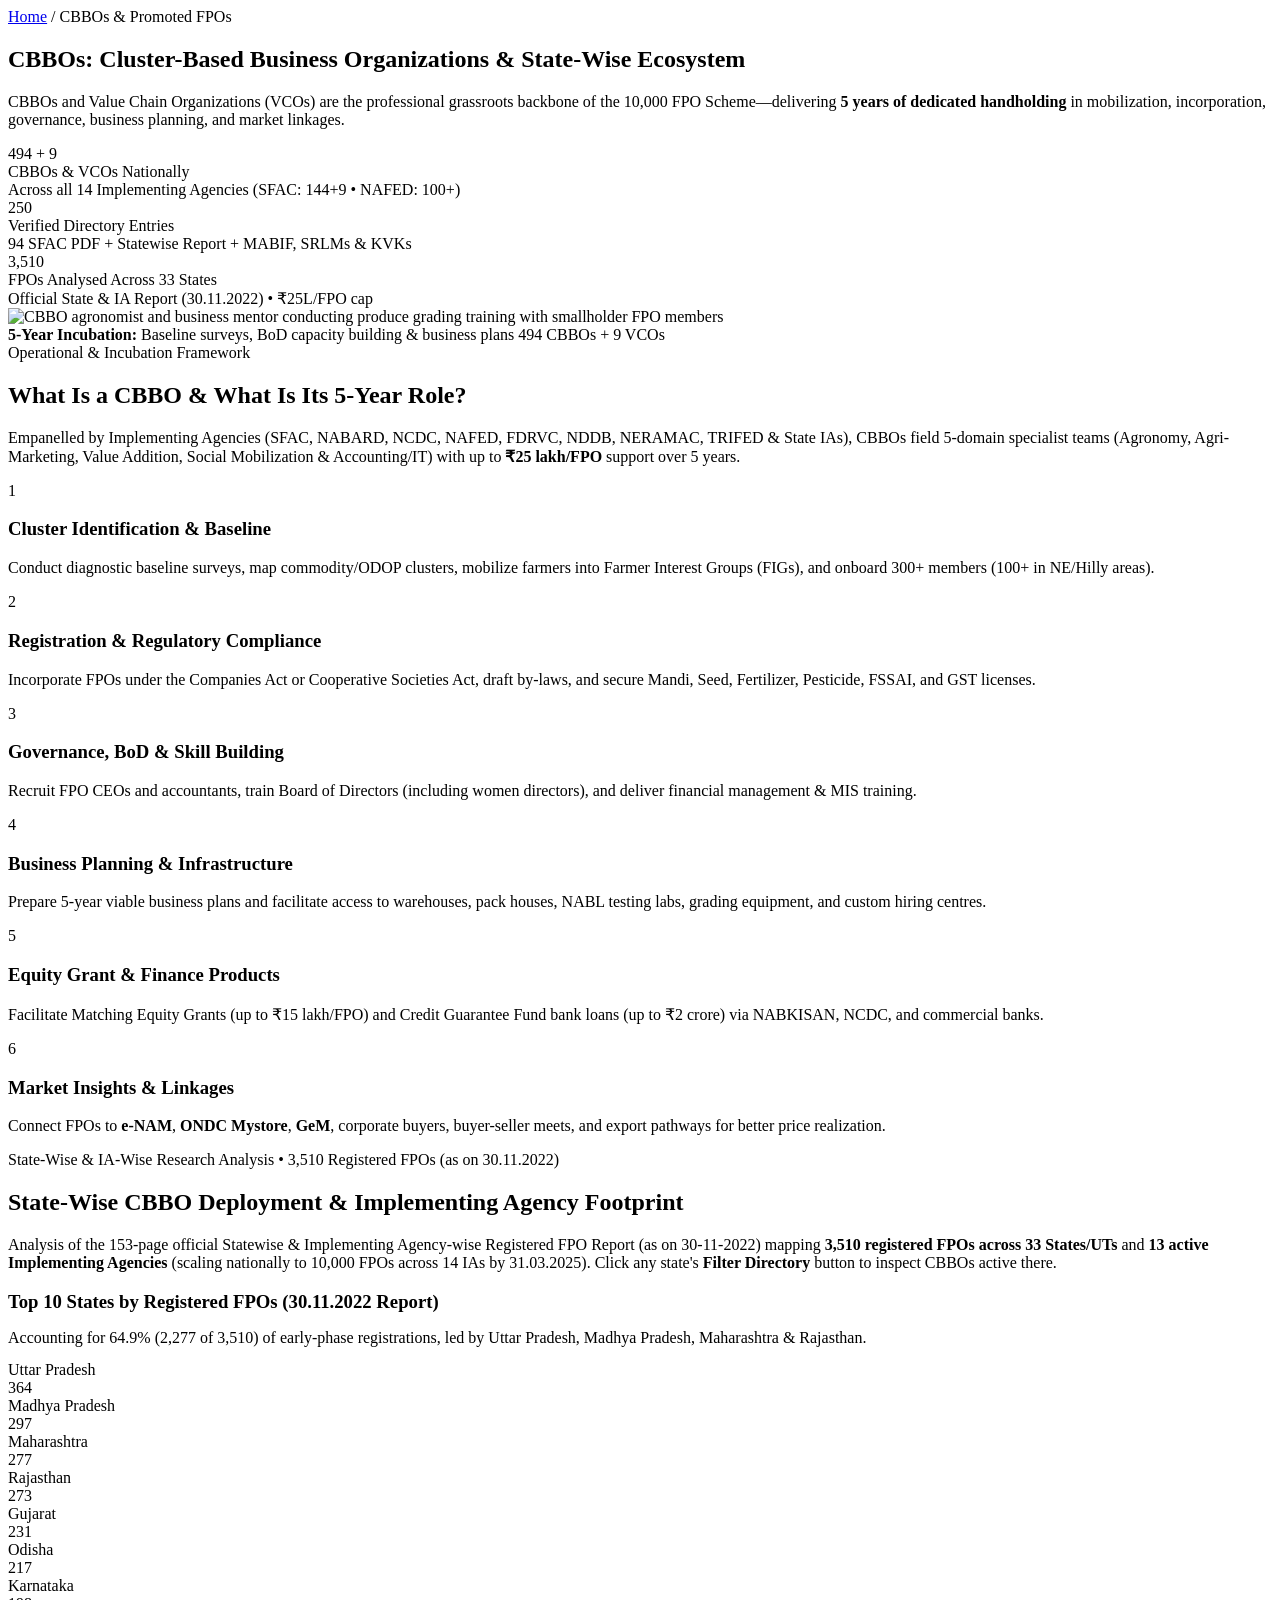
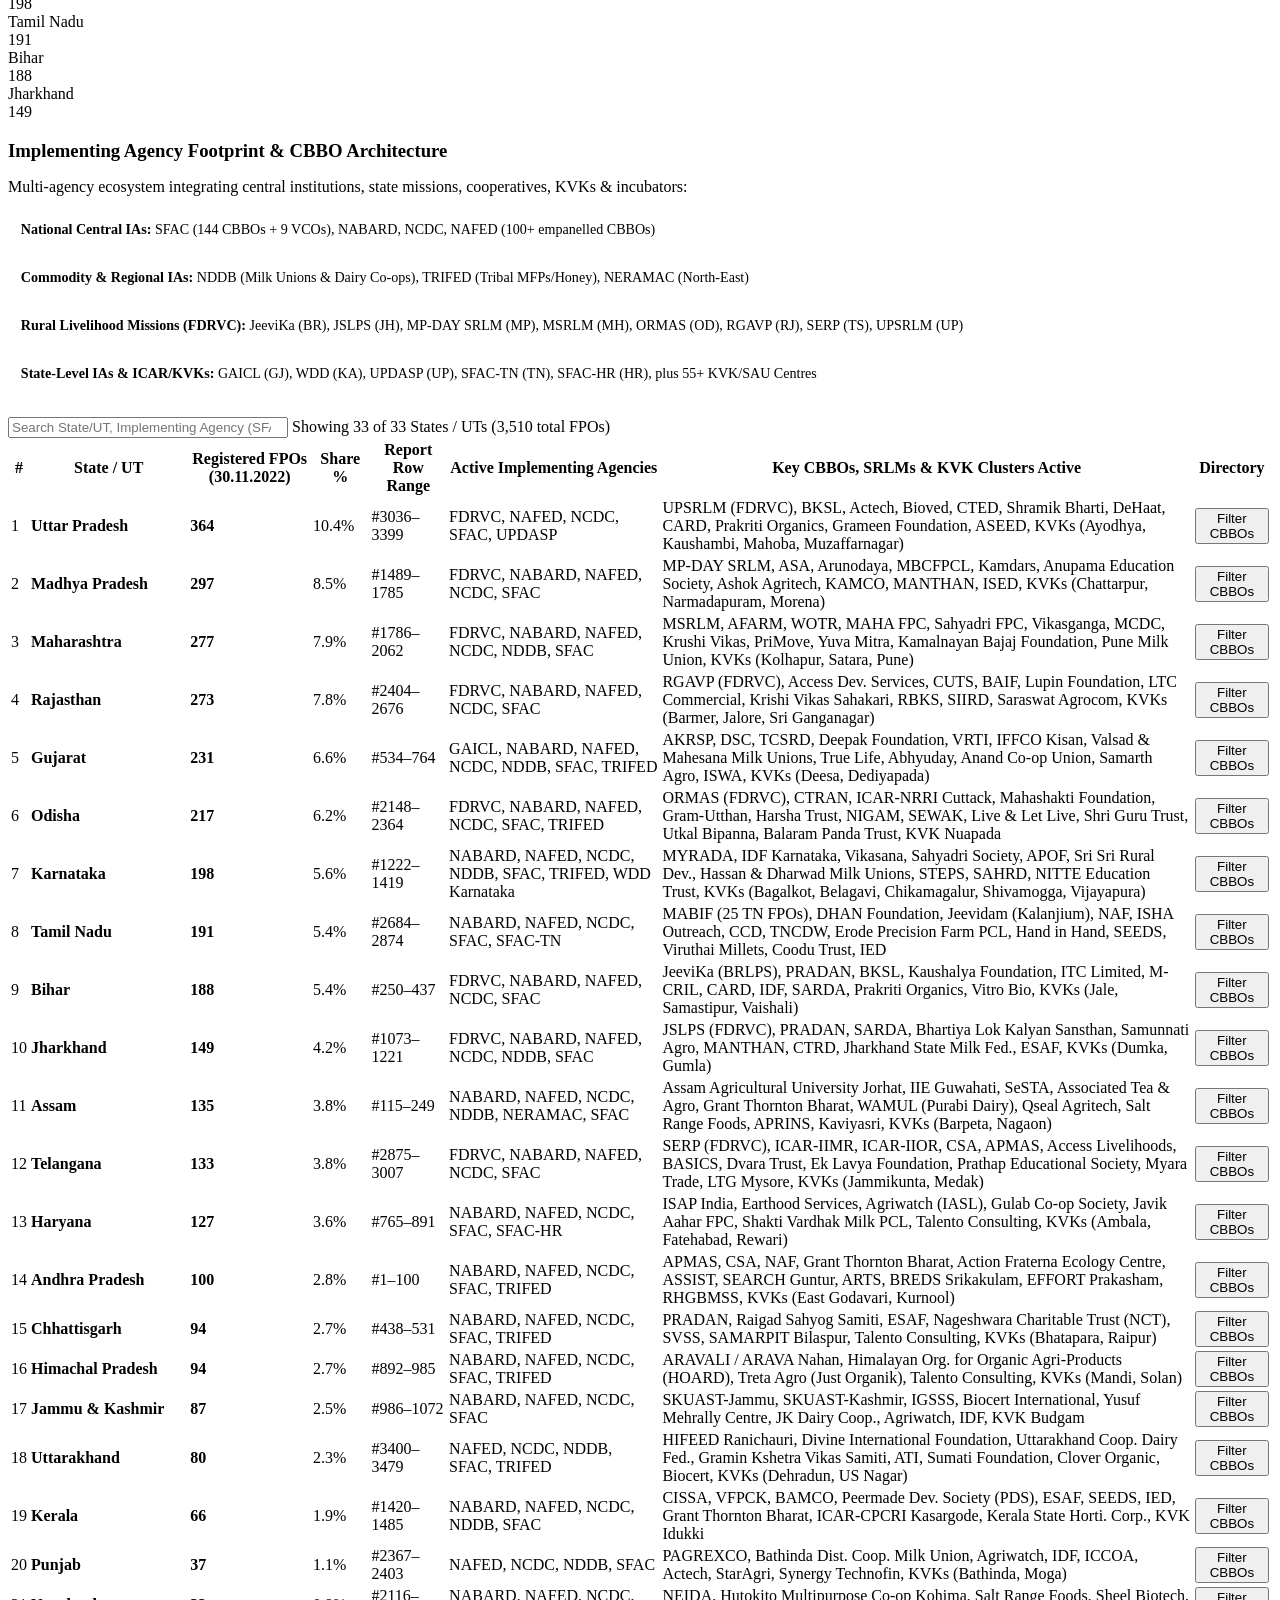
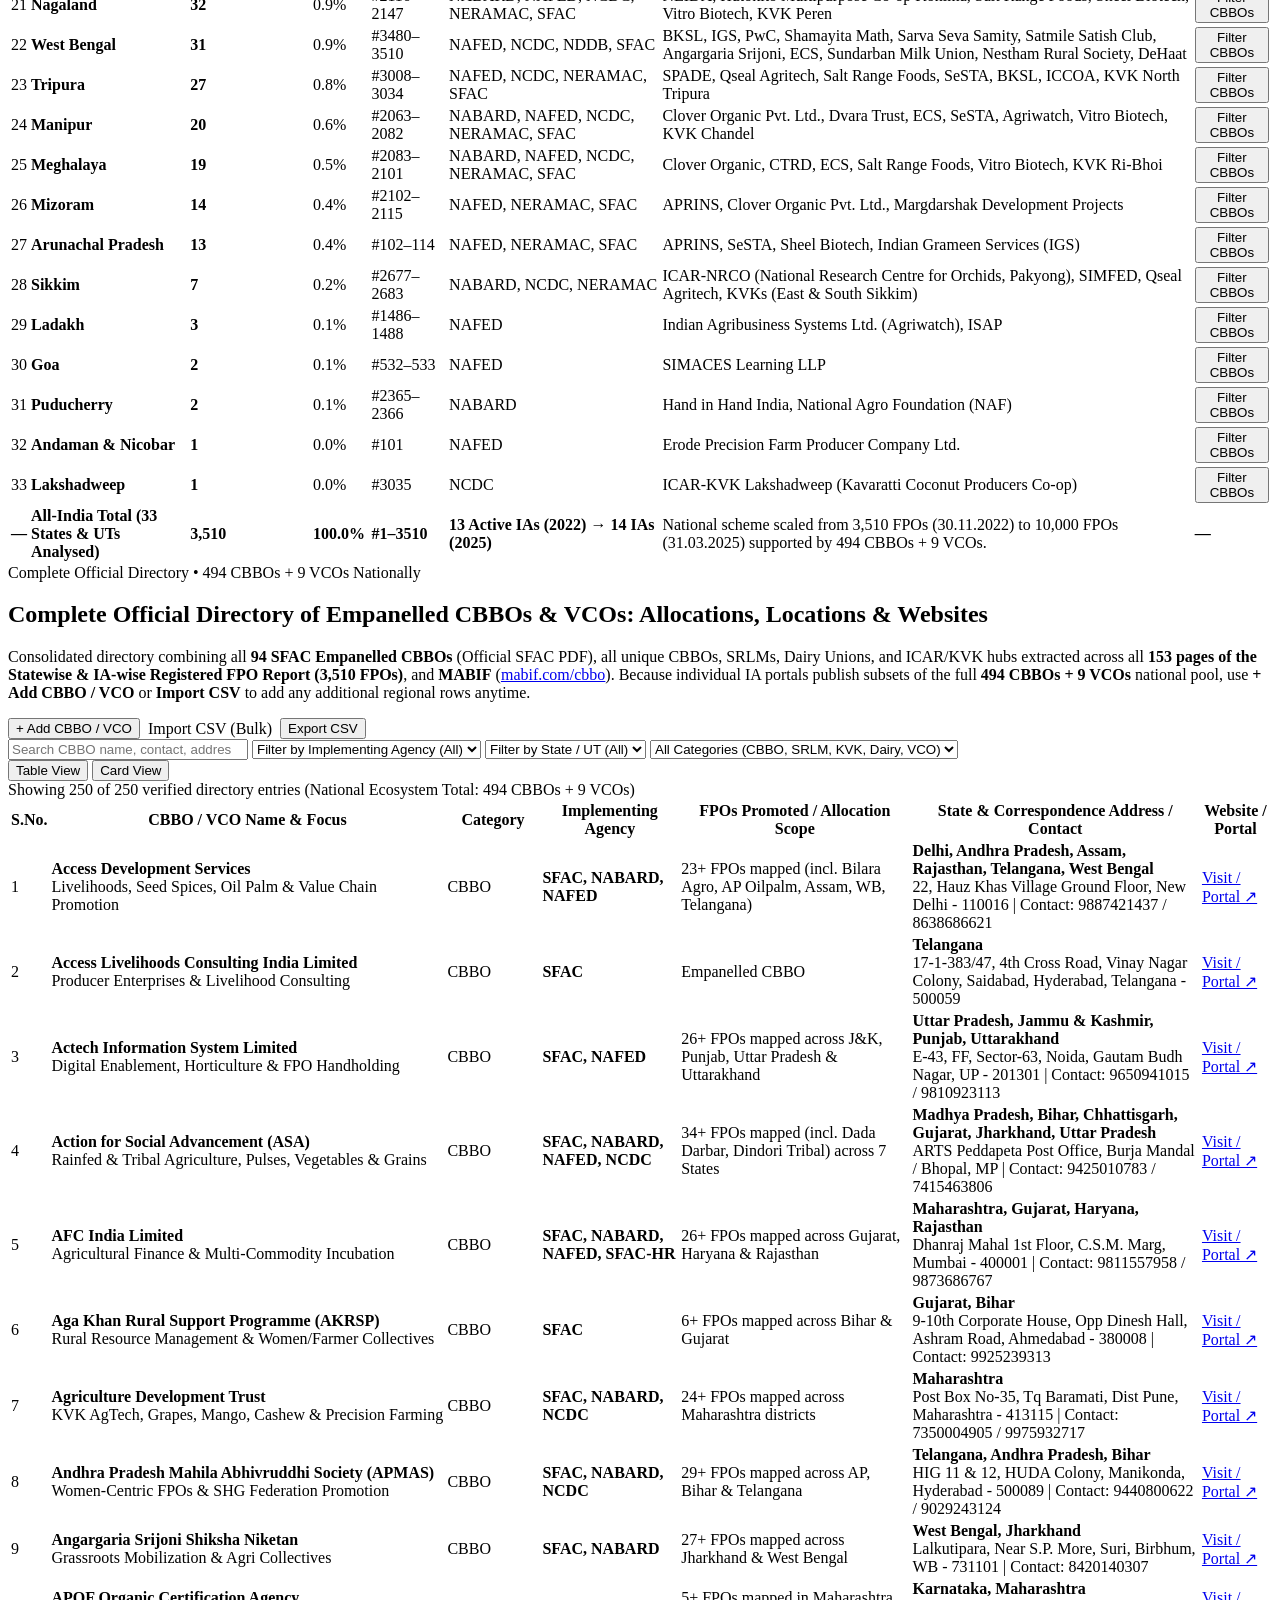
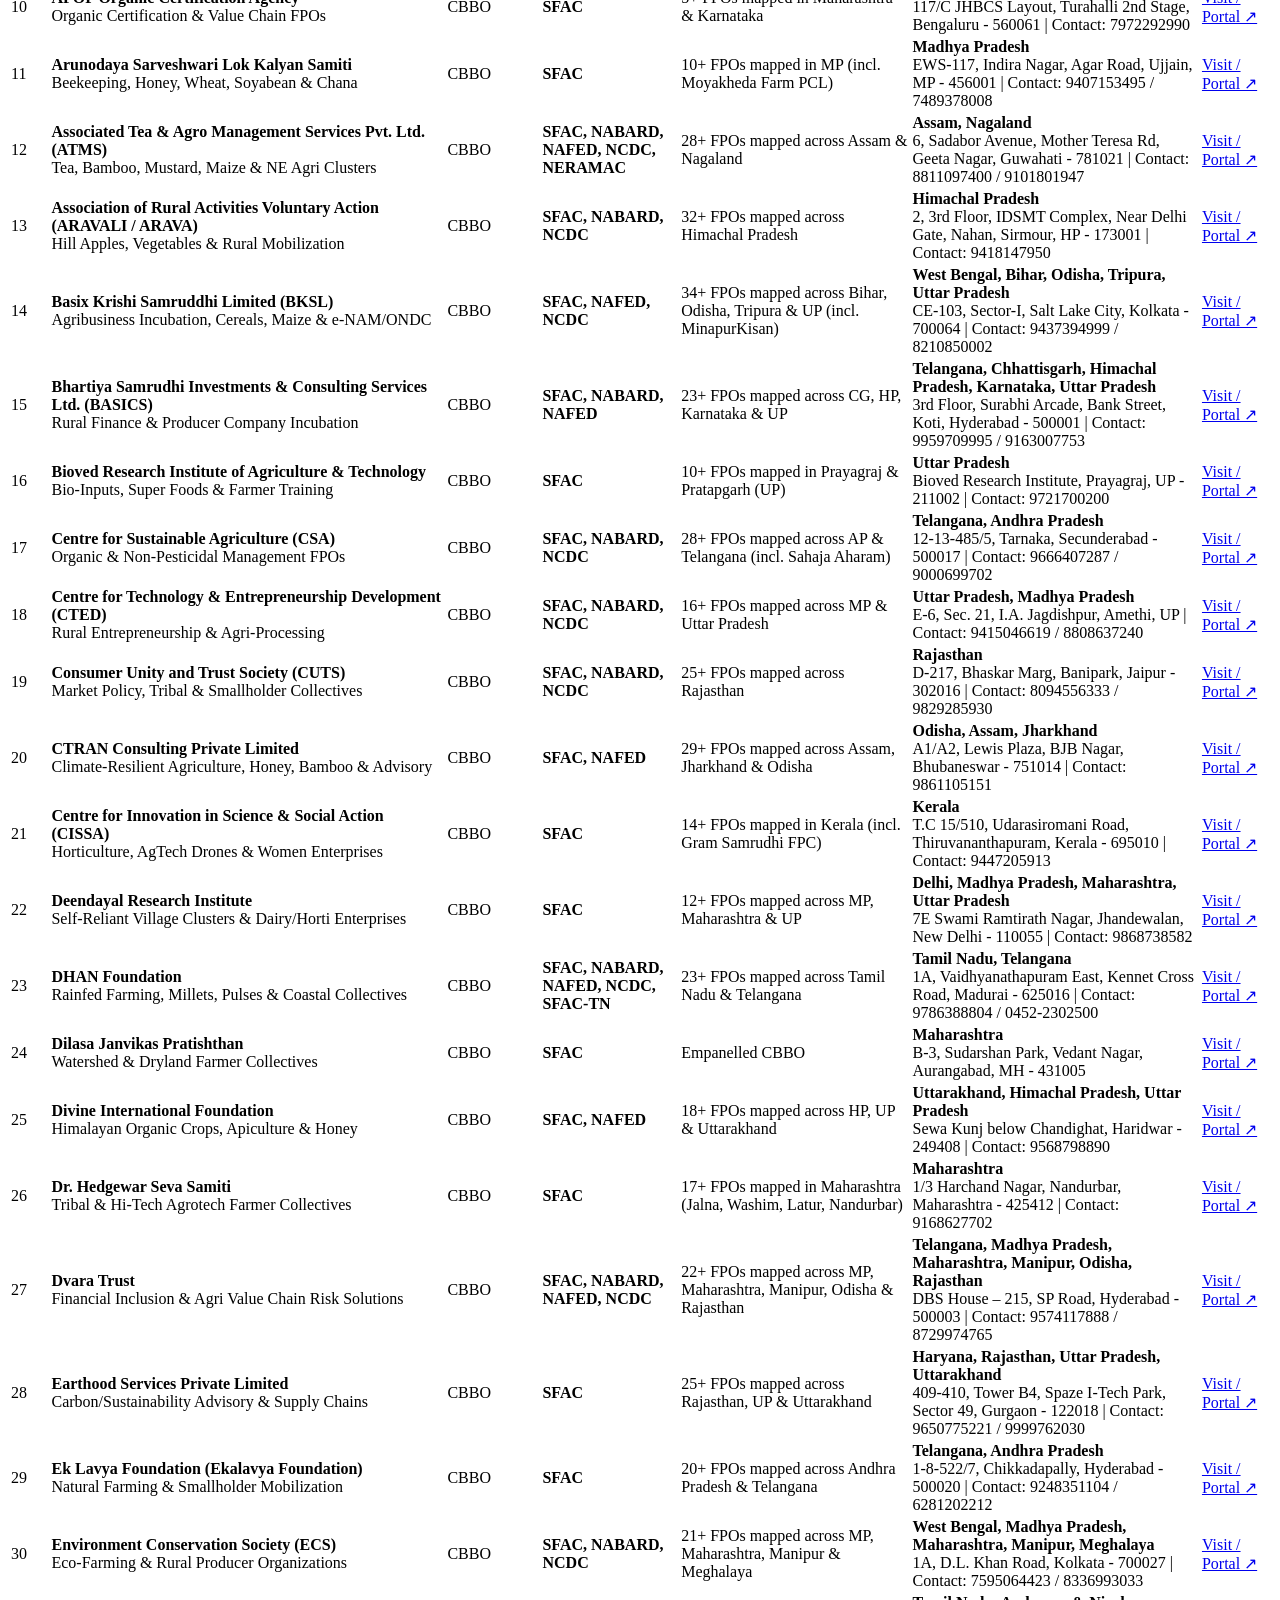
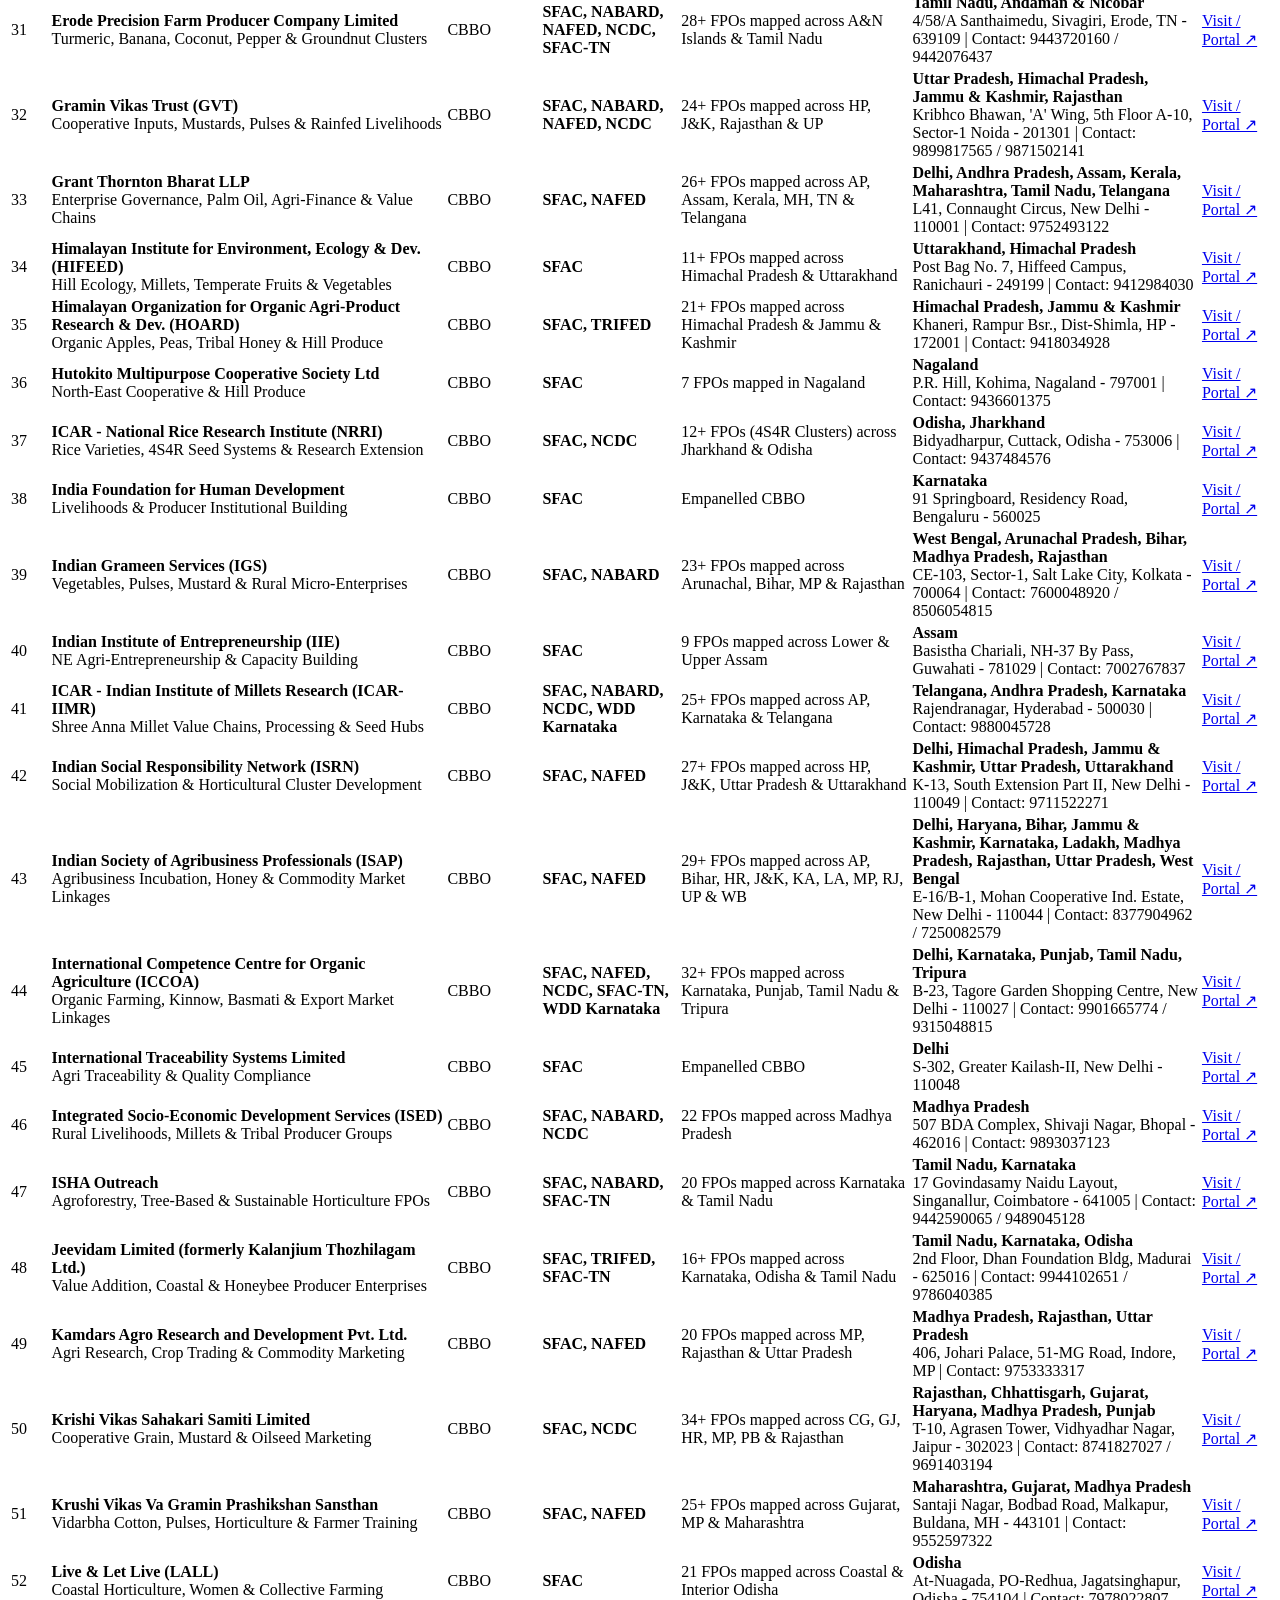
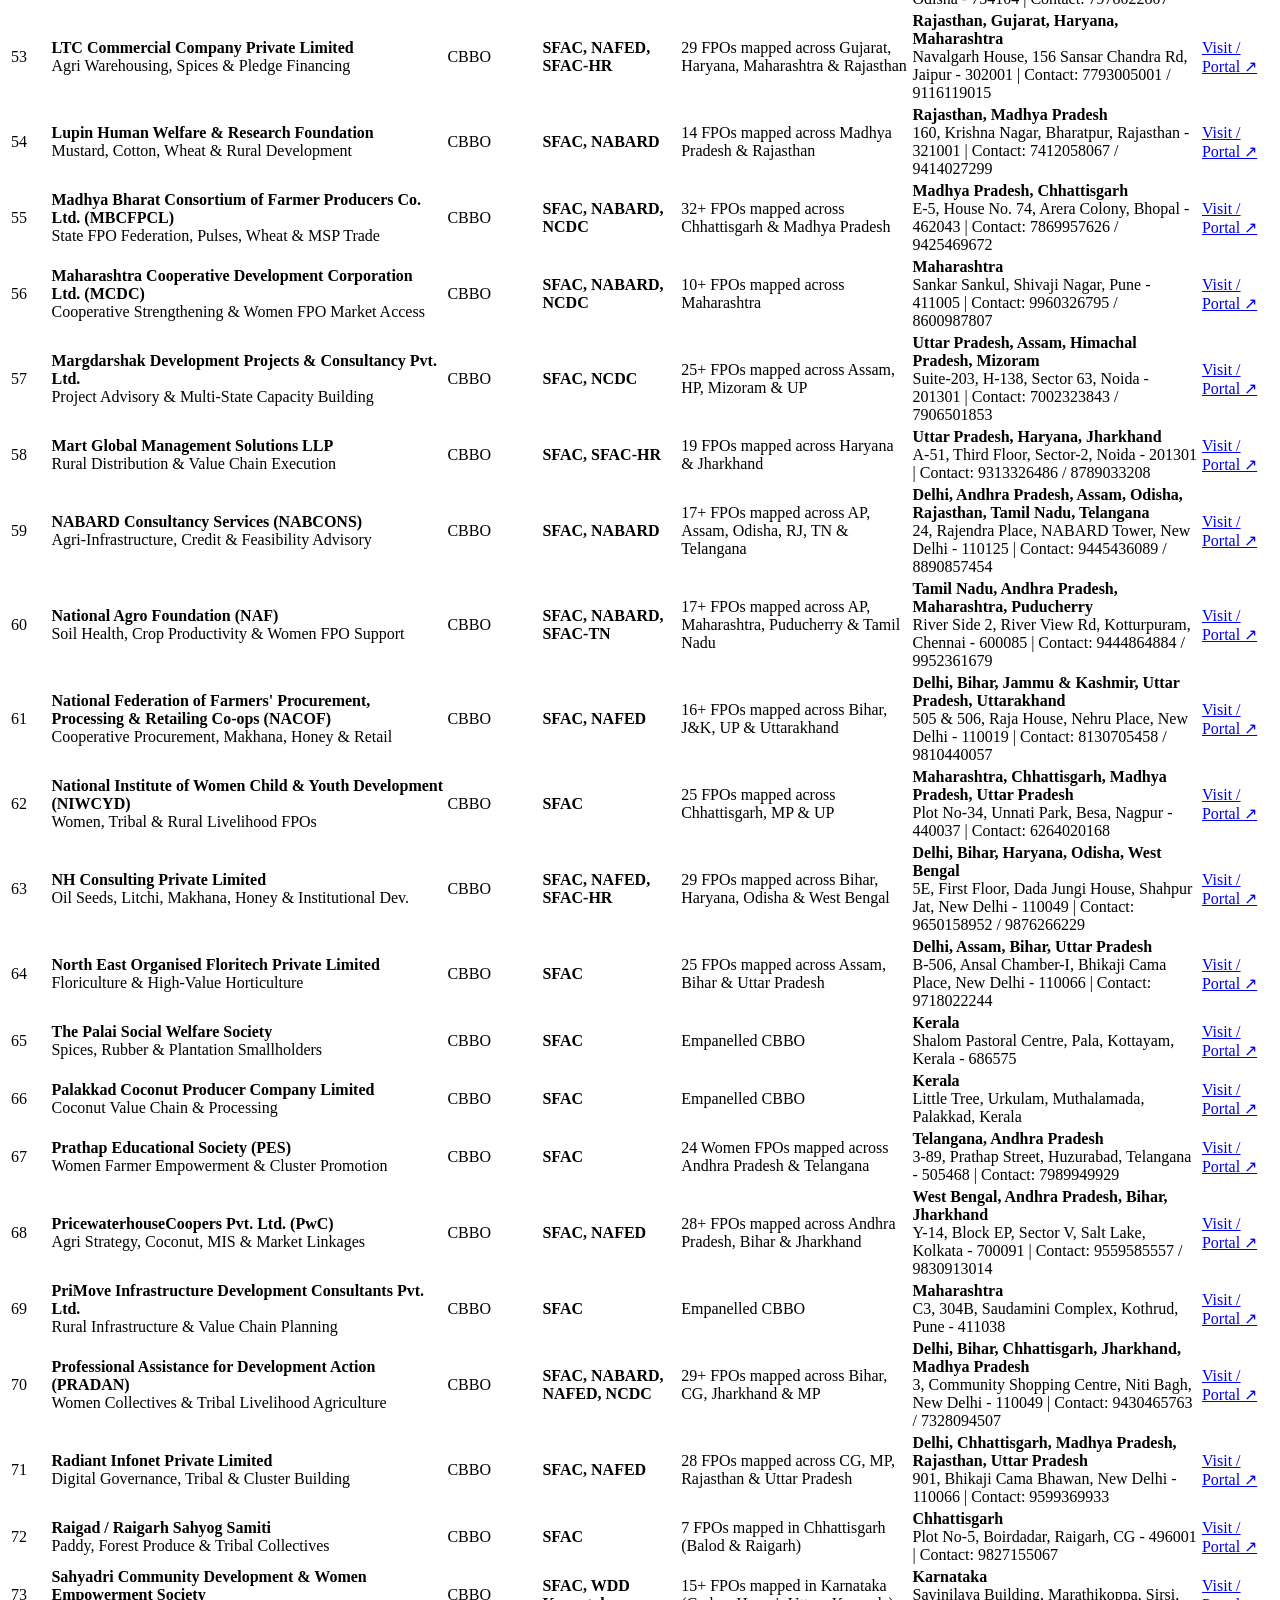
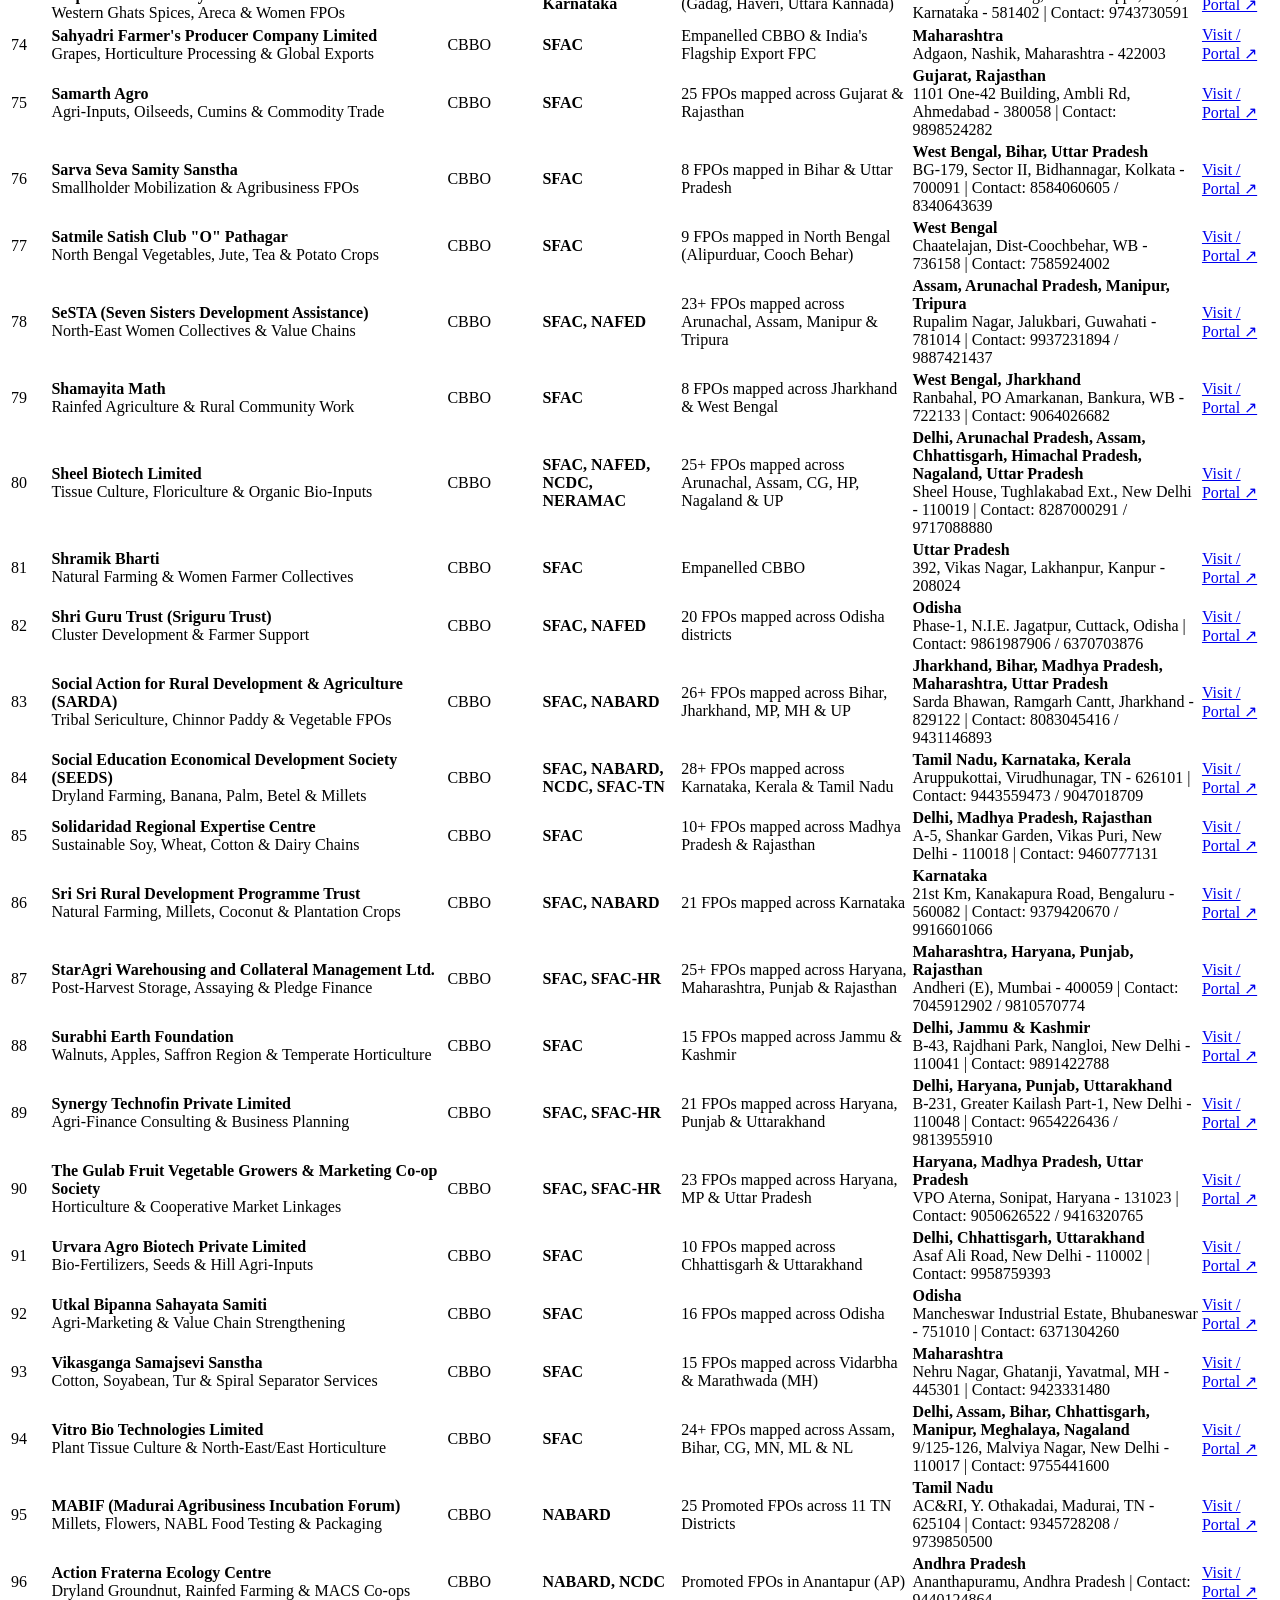
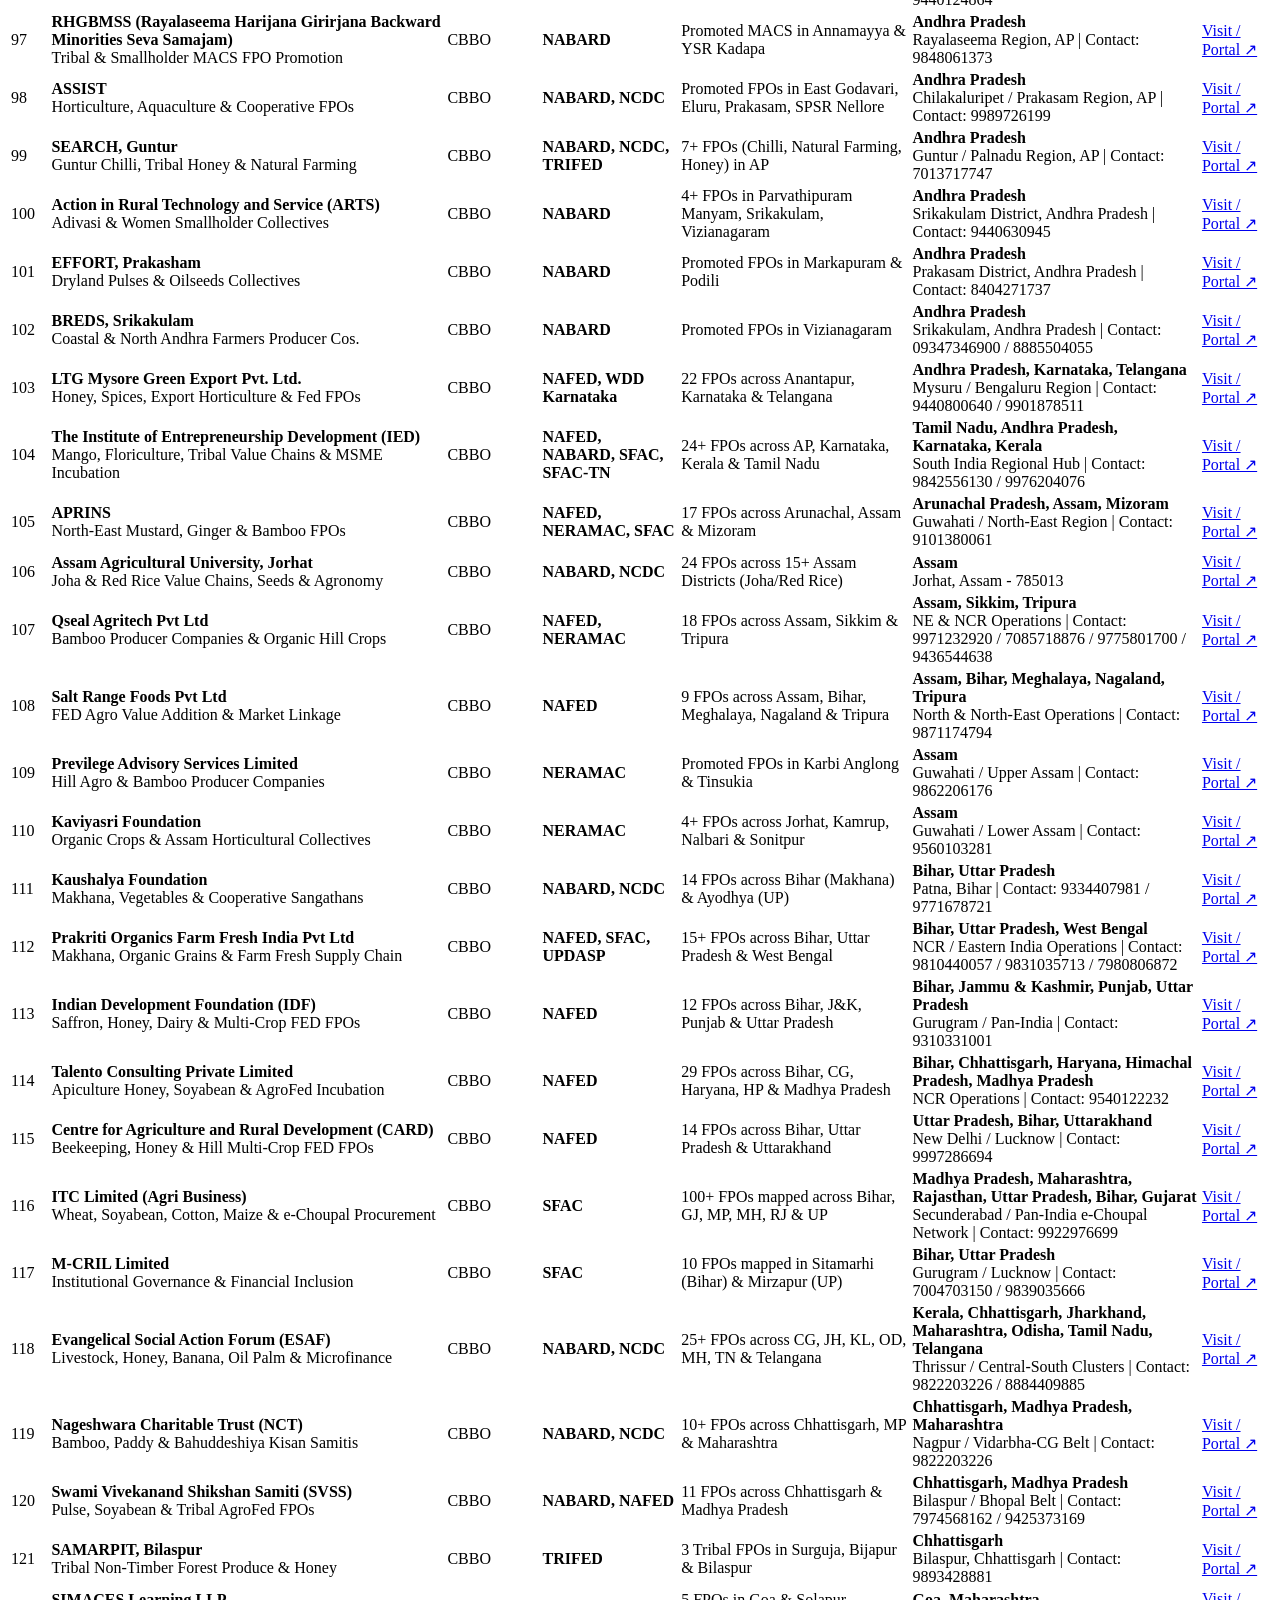
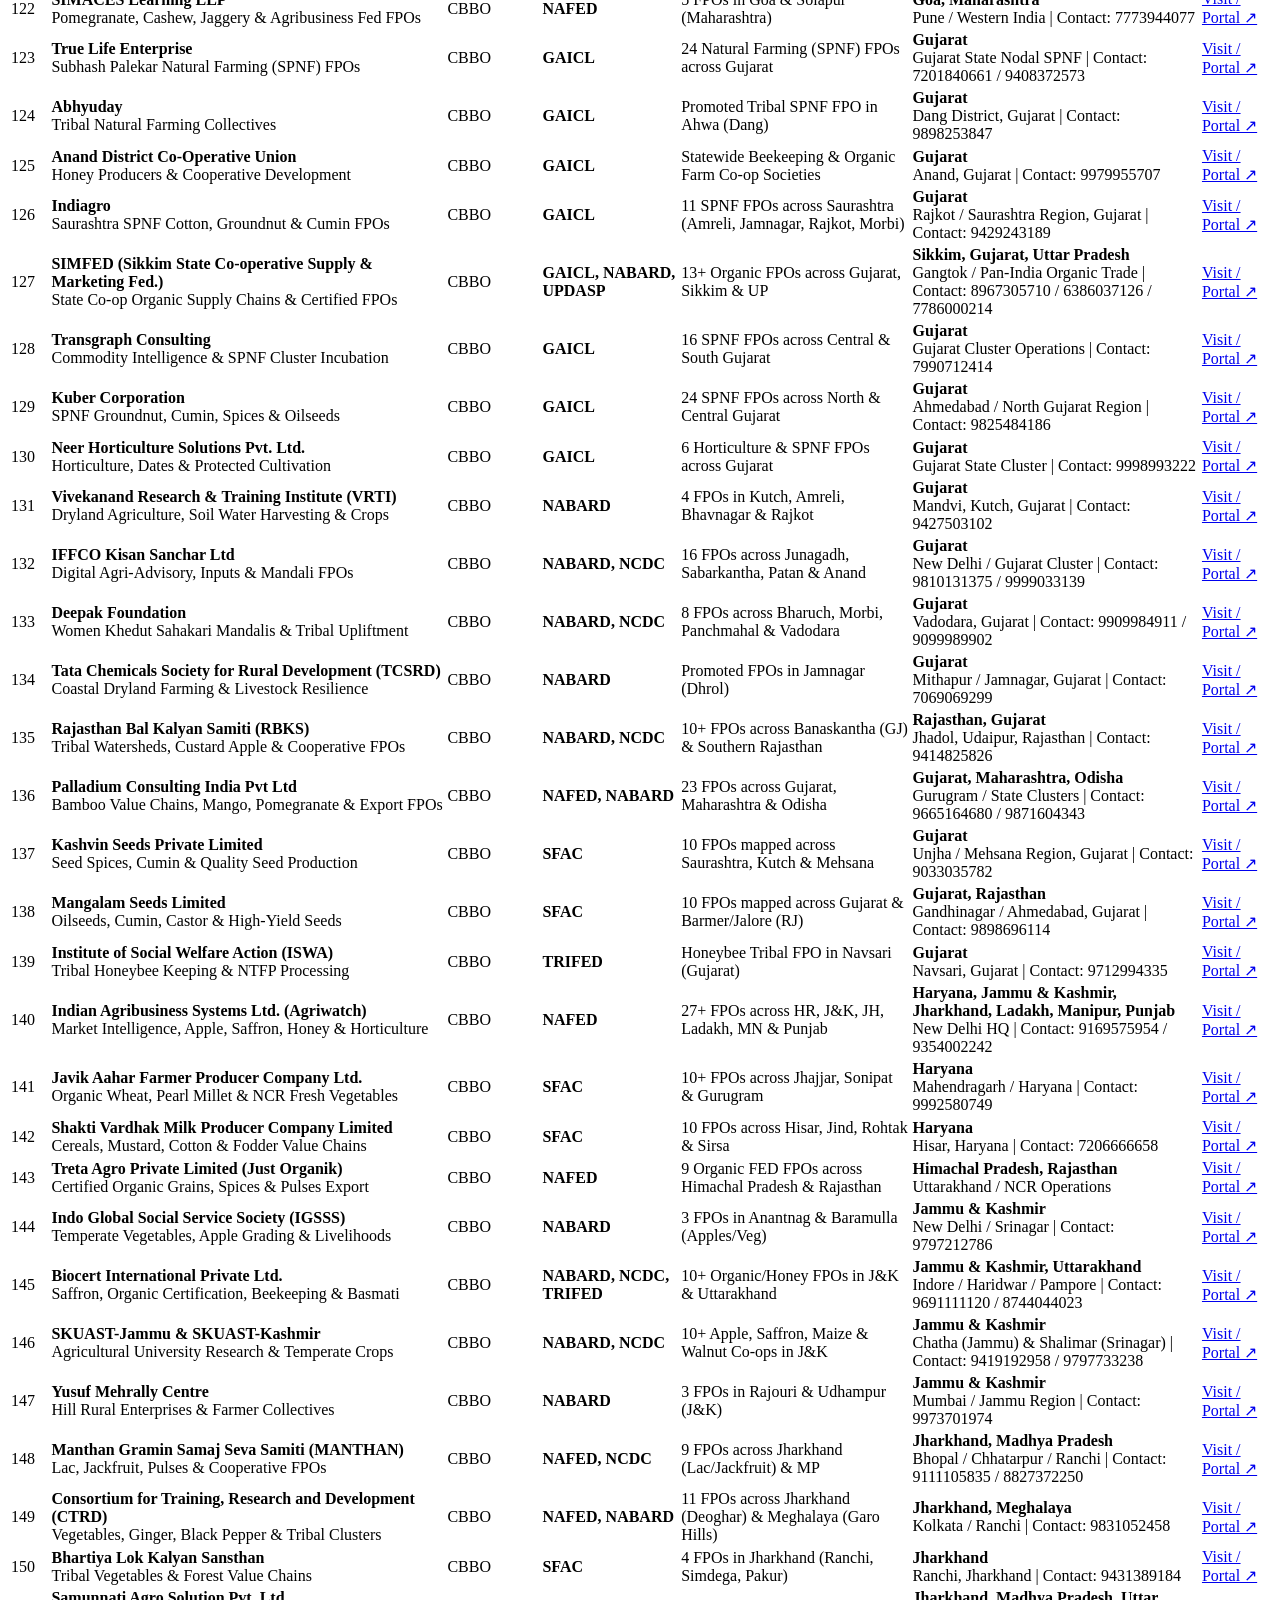
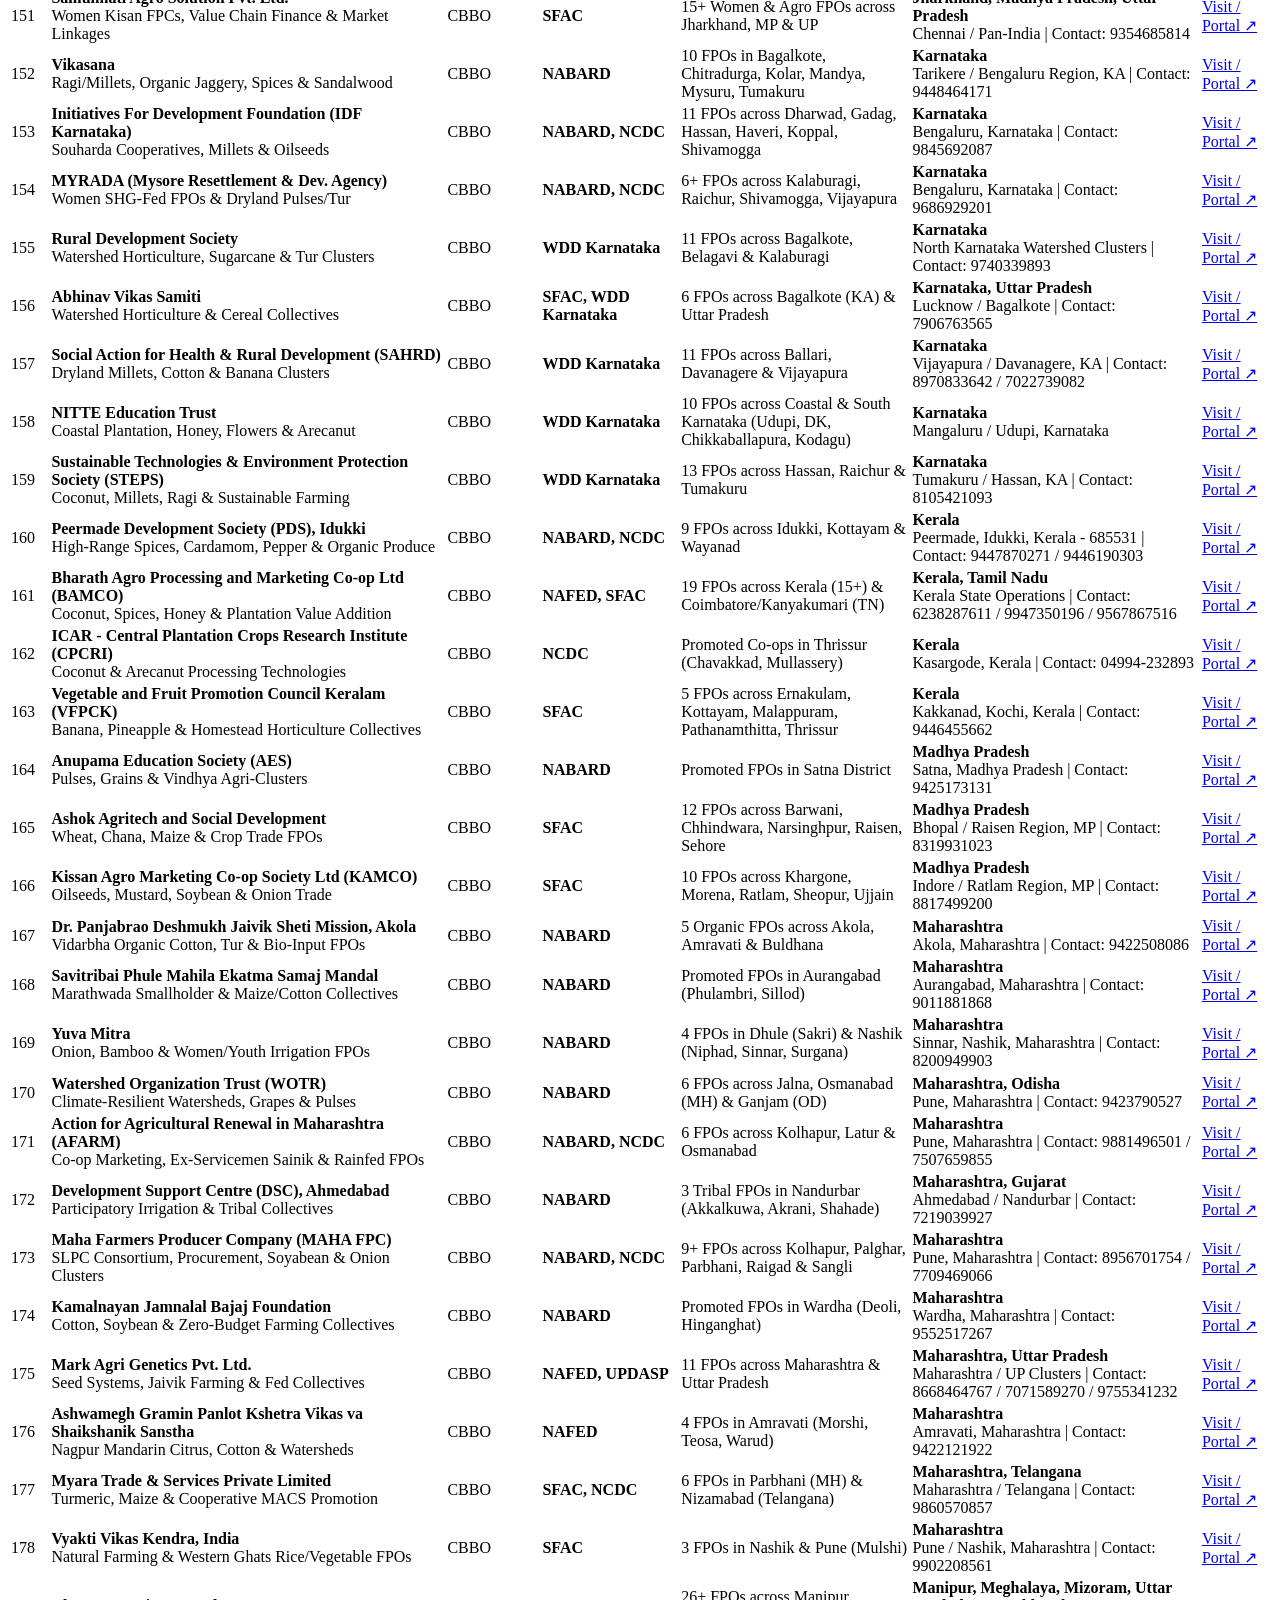
==== commit b5c6dec5: "Add files via upload" ====
--- a/cbbos.html
+++ b/cbbos.html
@@ -1,14 +1,14 @@
-﻿<!DOCTYPE html>
+<!DOCTYPE html>
 <html lang="en">
 <head>
   <meta charset="UTF-8" />
   <meta name="viewport" content="width=device-width, initial-scale=1.0" />
-  <title>CBBOs â€” Cluster Based Business Organizations &amp; Promoted FPOs | FPO Portal</title>
-  <meta name="description" content="What are Cluster Based Business Organizations (CBBOs), their 5-year role, FPOs promoted across 494 CBBOs & 9 VCOs, documented CBBO-FPO lists, and searchable Statewise FPO Registry." />
+  <title>CBBOs — Cluster Based Business Organizations &amp; Promoted FPOs | FPO Portal</title>
+  <meta name="description" content="Complete Official CBBO & VCO Directory (494 CBBOs + 9 VCOs nationally), State-wise & Implementing Agency-wise CBBO Analysis across 33 States/UTs (3,510 FPOs), MABIF & SFAC promoted FPOs, and searchable Statewise FPO Registry." />
   <link rel="preconnect" href="https://fonts.googleapis.com" />
   <link rel="preconnect" href="https://fonts.gstatic.com" crossorigin />
   <link href="https://fonts.googleapis.com/css2?family=Fraunces:opsz,wght@9..144,600;9..144,700&family=Plus+Jakarta+Sans:wght@400;500;600;700;800&display=swap" rel="stylesheet" />
-  <link rel="stylesheet" href="styles.css" />
+  <link rel="stylesheet" href="assets/css/styles.css" />
 </head>
 <body>
   <div id="site-header-mount"></div>
@@ -19,33 +19,33 @@
       <div class="container hero-grid">
         <div>
           <div class="breadcrumb"><a href="index.html">Home</a> <span>/</span> <span>CBBOs &amp; Promoted FPOs</span></div>
-          <h1 class="hero-title">CBBOs: Cluster-Based Business Organizations &amp; Their Promoted FPOs</h1>
+          <h1 class="hero-title">CBBOs: Cluster-Based Business Organizations &amp; State-Wise Ecosystem</h1>
           <p class="hero-subtitle">
-            CBBOs and Value Chain Organizations (VCOs) are the professional grassroots backbone of the 10,000 FPO Schemeâ€”delivering <strong>5 years of dedicated handholding</strong> in mobilization, incorporation, governance, business planning, and market linkages.
+            CBBOs and Value Chain Organizations (VCOs) are the professional grassroots backbone of the 10,000 FPO Scheme—delivering <strong>5 years of dedicated handholding</strong> in mobilization, incorporation, governance, business planning, and market linkages.
           </p>
           <div class="kpi-grid">
             <div class="kpi-card">
               <div class="kpi-value">494 + 9</div>
               <div class="kpi-label">CBBOs &amp; VCOs Nationally</div>
-              <div class="kpi-meta">Across 33 States &amp; UTs (All 14 IAs)</div>
+              <div class="kpi-meta">Across all 14 Implementing Agencies (SFAC: 144+9 &bull; NAFED: 100+)</div>
             </div>
             <div class="kpi-card">
-              <div class="kpi-value">144 + 9</div>
-              <div class="kpi-label">SFAC CBBOs &amp; VCOs</div>
-              <div class="kpi-meta">Promoted 3,711 FPOs across 27 States/UTs</div>
+              <div class="kpi-value" id="kpi-loaded-cbbos">250</div>
+              <div class="kpi-label">Verified Directory Entries</div>
+              <div class="kpi-meta">94 SFAC PDF + Statewise Report + MABIF, SRLMs &amp; KVKs</div>
             </div>
             <div class="kpi-card">
-              <div class="kpi-value">â‚¹25 Lakh</div>
-              <div class="kpi-label">CBBO Support Cap per FPO</div>
-              <div class="kpi-meta">Over 5-year incubation (â‚¹146.1 Cr by SFAC)</div>
+              <div class="kpi-value">3,510</div>
+              <div class="kpi-label">FPOs Analysed Across 33 States</div>
+              <div class="kpi-meta">Official State &amp; IA Report (30.11.2022) &bull; ₹25L/FPO cap</div>
             </div>
           </div>
         </div>
         <div class="hero-media">
-          <img src="cbbo-handholding.jpg" alt="CBBO agronomist and business mentor conducting produce grading training with smallholder FPO members" />
+          <img src="assets/img/cbbo-handholding.jpg" alt="CBBO agronomist and business mentor conducting produce grading training with smallholder FPO members" />
           <div class="hero-caption">
             <span><strong>5-Year Incubation:</strong> Baseline surveys, BoD capacity building &amp; business plans</span>
-            <span class="badge badge-amber">494 CBBOs</span>
+            <span class="badge badge-amber">494 CBBOs + 9 VCOs</span>
           </div>
         </div>
       </div>
@@ -56,9 +56,9 @@
       <div class="container">
         <div class="section-header">
           <div>
-            <span class="badge badge-green">Operational Framework</span>
+            <span class="badge badge-green">Operational &amp; Incubation Framework</span>
             <h2>What Is a CBBO &amp; What Is Its 5-Year Role?</h2>
-            <p>Empanelled by Implementing Agencies (SFAC, NABARD, NCDC, NAFED, etc.), CBBOs bring multidisciplinary teams across agronomy, agribusiness, accounting, IT/MIS, and social mobilization.</p>
+            <p>Empanelled by Implementing Agencies (SFAC, NABARD, NCDC, NAFED, FDRVC, NDDB, NERAMAC, TRIFED &amp; State IAs), CBBOs field 5-domain specialist teams (Agronomy, Agri-Marketing, Value Addition, Social Mobilization &amp; Accounting/IT) with up to <strong>₹25 lakh/FPO</strong> support over 5 years.</p>
           </div>
         </div>
 
@@ -66,34 +66,238 @@
           <div class="card">
             <div class="icon-pill">1</div>
             <h3>Cluster Identification &amp; Baseline</h3>
-            <p>Conduct diagnostic baseline surveys, map One-District-One-Product / commodity clusters, and identify viable blocks for FPO formation.</p>
+            <p>Conduct diagnostic baseline surveys, map commodity/ODOP clusters, mobilize farmers into Farmer Interest Groups (FIGs), and onboard 300+ members (100+ in NE/Hilly areas).</p>
           </div>
           <div class="card">
             <div class="icon-pill">2</div>
-            <h3>Farmer Mobilization &amp; Registration</h3>
-            <p>Form Farmer Interest Groups (FIGs), onboard minimum 300 members (100 in NE/Hilly areas), and incorporate under Companies Act or Cooperative Societies Act.</p>
+            <h3>Registration &amp; Regulatory Compliance</h3>
+            <p>Incorporate FPOs under the Companies Act or Cooperative Societies Act, draft by-laws, and secure Mandi, Seed, Fertilizer, Pesticide, FSSAI, and GST licenses.</p>
           </div>
           <div class="card">
             <div class="icon-pill">3</div>
-            <h3>Governance, BoD &amp; CEO Training</h3>
-            <p>Recruit FPO CEOs and accountants, train Board of Directors (including mandatory women directors), and enroll members on the NeGD/SIDH LMS portal.</p>
+            <h3>Governance, BoD &amp; Skill Building</h3>
+            <p>Recruit FPO CEOs and accountants, train Board of Directors (including women directors), and deliver financial management &amp; MIS training.</p>
           </div>
           <div class="card">
             <div class="icon-pill">4</div>
-            <h3>Business Plan &amp; Statutory Licenses</h3>
-            <p>Prepare 5-year viable business plans and secure Mandi, Seed, Fertilizer, Pesticide, FSSAI, and GST registrations for input &amp; output trade.</p>
+            <h3>Business Planning &amp; Infrastructure</h3>
+            <p>Prepare 5-year viable business plans and facilitate access to warehouses, pack houses, NABL testing labs, grading equipment, and custom hiring centres.</p>
           </div>
           <div class="card">
             <div class="icon-pill">5</div>
-            <h3>Equity Grant &amp; Credit Facilitation</h3>
-            <p>Prepare applications for Matching Equity Grant (up to â‚¹15 lakh) and bank project loans backed by Credit Guarantee Cover (up to â‚¹2 crore).</p>
+            <h3>Equity Grant &amp; Finance Products</h3>
+            <p>Facilitate Matching Equity Grants (up to ₹15 lakh/FPO) and Credit Guarantee Fund bank loans (up to ₹2 crore) via NABKISAN, NCDC, and commercial banks.</p>
           </div>
           <div class="card">
             <div class="icon-pill">6</div>
-            <h3>Digital &amp; B2B Market Linkages</h3>
-            <p>Onboard FPOs onto <strong>e-NAM</strong>, <strong>ONDC Mystore</strong>, and <strong>GeM</strong>, arrange B2B corporate buyers, and facilitate participation in SFAC FPO Melas.</p>
-          </div>
-        </div>
+            <h3>Market Insights &amp; Linkages</h3>
+            <p>Connect FPOs to <strong>e-NAM</strong>, <strong>ONDC Mystore</strong>, <strong>GeM</strong>, corporate buyers, buyer-seller meets, and export pathways for better price realization.</p>
+          </div>
+        </div>
+      </div>
+    </section>
+
+    <!-- State-Wise & Implementing Agency-Wise CBBO Analysis -->
+    <section class="section section-alt" id="state-analysis">
+      <div class="container">
+        <div class="section-header">
+          <div>
+            <span class="badge badge-teal">State-Wise &amp; IA-Wise Research Analysis &bull; 3,510 Registered FPOs (as on 30.11.2022)</span>
+            <h2>State-Wise CBBO Deployment &amp; Implementing Agency Footprint</h2>
+            <p>
+              Analysis of the 153-page official Statewise &amp; Implementing Agency-wise Registered FPO Report (as on 30-11-2022) mapping <strong>3,510 registered FPOs across 33 States/UTs</strong> and <strong>13 active Implementing Agencies</strong> (scaling nationally to 10,000 FPOs across 14 IAs by 31.03.2025). Click any state's <strong>Filter Directory</strong> button to inspect CBBOs active there.
+            </p>
+          </div>
+        </div>
+
+        <div class="card-grid-2" style="margin-bottom: 1.5rem;">
+          <div class="card">
+            <h3 style="margin-bottom:0.35rem;">Top 10 States by Registered FPOs (30.11.2022 Report)</h3>
+            <p class="small muted" style="margin-bottom:0.9rem;">Accounting for 64.9% (2,277 of 3,510) of early-phase registrations, led by Uttar Pradesh, Madhya Pradesh, Maharashtra &amp; Rajasthan.</p>
+            <div id="top-states-chart"></div>
+          </div>
+          <div class="card">
+            <h3 style="margin-bottom:0.35rem;">Implementing Agency Footprint &amp; CBBO Architecture</h3>
+            <p class="small muted" style="margin-bottom:0.9rem;">Multi-agency ecosystem integrating central institutions, state missions, cooperatives, KVKs &amp; incubators:</p>
+            <div style="display:grid; gap:0.65rem; font-size:0.88rem;">
+              <div style="padding:0.65rem 0.8rem; background:var(--surface-alt); border-radius:8px; border:1px solid var(--border);">
+                <strong>National Central IAs:</strong> <span class="muted">SFAC (144 CBBOs + 9 VCOs), NABARD, NCDC, NAFED (100+ empanelled CBBOs)</span>
+              </div>
+              <div style="padding:0.65rem 0.8rem; background:var(--surface-alt); border-radius:8px; border:1px solid var(--border);">
+                <strong>Commodity &amp; Regional IAs:</strong> <span class="muted">NDDB (Milk Unions &amp; Dairy Co-ops), TRIFED (Tribal MFPs/Honey), NERAMAC (North-East)</span>
+              </div>
+              <div style="padding:0.65rem 0.8rem; background:var(--surface-alt); border-radius:8px; border:1px solid var(--border);">
+                <strong>Rural Livelihood Missions (FDRVC):</strong> <span class="muted">JeeviKa (BR), JSLPS (JH), MP-DAY SRLM (MP), MSRLM (MH), ORMAS (OD), RGAVP (RJ), SERP (TS), UPSRLM (UP)</span>
+              </div>
+              <div style="padding:0.65rem 0.8rem; background:var(--surface-alt); border-radius:8px; border:1px solid var(--border);">
+                <strong>State-Level IAs &amp; ICAR/KVKs:</strong> <span class="muted">GAICL (GJ), WDD (KA), UPDASP (UP), SFAC-TN (TN), SFAC-HR (HR), plus 55+ KVK/SAU Centres</span>
+              </div>
+            </div>
+          </div>
+        </div>
+
+        <div class="table-controls">
+          <input type="search" id="state-analysis-search" class="input" placeholder="Search State/UT, Implementing Agency (SFAC, NAFED, NABARD...), or CBBO..." style="min-width: 280px;" />
+          <span class="small muted" id="state-analysis-count"></span>
+        </div>
+
+        <div class="table-wrap">
+          <table>
+            <thead>
+              <tr>
+                <th>#</th>
+                <th>State / UT</th>
+                <th>Registered FPOs (30.11.2022)</th>
+                <th>Share %</th>
+                <th>Report Row Range</th>
+                <th>Active Implementing Agencies</th>
+                <th>Key CBBOs, SRLMs &amp; KVK Clusters Active</th>
+                <th>Directory</th>
+              </tr>
+            </thead>
+            <tbody id="state-analysis-body"></tbody>
+          </table>
+        </div>
+      </div>
+    </section>
+
+    <!-- Complete Official Directory of Empanelled CBBOs & VCOs -->
+    <section class="section" id="cbbo-directory">
+      <div class="container">
+        <div class="section-header">
+          <div>
+            <span class="badge badge-green">Complete Official Directory &bull; 494 CBBOs + 9 VCOs Nationally</span>
+            <h2>Complete Official Directory of Empanelled CBBOs &amp; VCOs: Allocations, Locations &amp; Websites</h2>
+            <p>
+              Consolidated directory combining all <strong>94 SFAC Empanelled CBBOs</strong> (Official SFAC PDF), all unique CBBOs, SRLMs, Dairy Unions, and ICAR/KVK hubs extracted across all <strong>153 pages of the Statewise &amp; IA-wise Registered FPO Report (3,510 FPOs)</strong>, and <strong>MABIF</strong> (<a href="https://www.mabif.com/cbbo/" target="_blank" rel="noopener noreferrer">mabif.com/cbbo</a>). Because individual IA portals publish subsets of the full <strong>494 CBBOs + 9 VCOs</strong> national pool, use <strong>+ Add CBBO / VCO</strong> or <strong>Import CSV</strong> to add any additional regional rows anytime.
+            </p>
+          </div>
+          <div style="display:flex; gap:0.5rem; flex-wrap:wrap; align-items:center;">
+            <button type="button" class="btn btn-primary btn-sm" id="toggle-add-cbbo-btn">+ Add CBBO / VCO</button>
+            <label class="btn btn-outline btn-sm" style="cursor:pointer;">
+              Import CSV (Bulk)
+              <input type="file" id="import-cbbo-csv" accept=".csv" style="display:none;" />
+            </label>
+            <button type="button" class="btn btn-outline btn-sm" id="export-cbbo-csv-btn">Export CSV</button>
+          </div>
+        </div>
+
+        <!-- Collapsible Add CBBO Panel -->
+        <div class="form-card mb-2" id="add-cbbo-panel" style="display:none; margin-bottom:1.5rem;">
+          <div style="display:flex; justify-content:space-between; align-items:center; flex-wrap:wrap; gap:0.5rem; margin-bottom:0.75rem;">
+            <div>
+              <h3 style="margin:0;">Add Additional CBBO or VCO to Official Directory</h3>
+              <p class="small muted" style="margin:0.2rem 0 0;">Saved locally in your browser &amp; exportable to CSV for updating your GitHub repository.</p>
+            </div>
+            <button type="button" class="btn btn-outline btn-sm" id="close-add-cbbo-btn">Close</button>
+          </div>
+          <div id="add-cbbo-feedback"></div>
+          <form id="add-cbbo-form">
+            <div class="form-grid">
+              <div class="form-field">
+                <label for="new-cbbo-name">CBBO / VCO Name *</label>
+                <input class="input" type="text" id="new-cbbo-name" required placeholder="e.g., NABFPO / NAFED Empanelled CBBO" />
+              </div>
+              <div class="form-field">
+                <label for="new-cbbo-type">Category *</label>
+                <select class="select" id="new-cbbo-type" required>
+                  <option value="CBBO">CBBO</option>
+                  <option value="SRLM / State Mission">SRLM / State Mission</option>
+                  <option value="KVK / ICAR Research">KVK / ICAR Research</option>
+                  <option value="Milk Union / Cooperative">Milk Union / Cooperative</option>
+                  <option value="VCO">VCO (Value Chain Org.)</option>
+                </select>
+              </div>
+              <div class="form-field">
+                <label for="new-cbbo-ia">Implementing Agency (IA) *</label>
+                <select class="select" id="new-cbbo-ia" required>
+                  <option value="SFAC">SFAC</option>
+                  <option value="NAFED">NAFED</option>
+                  <option value="NABARD">NABARD</option>
+                  <option value="NCDC">NCDC</option>
+                  <option value="FDRVC">FDRVC</option>
+                  <option value="NDDB">NDDB</option>
+                  <option value="NERAMAC">NERAMAC</option>
+                  <option value="TRIFED">TRIFED</option>
+                  <option value="GAICL">GAICL</option>
+                  <option value="WDD Karnataka">WDD Karnataka</option>
+                  <option value="UPDASP">UPDASP</option>
+                  <option value="SFAC-TN">SFAC-TN</option>
+                  <option value="SFAC-HR">SFAC-HR</option>
+                </select>
+              </div>
+              <div class="form-field">
+                <label for="new-cbbo-fpos">FPOs Promoted / Cluster Role</label>
+                <input class="input" type="text" id="new-cbbo-fpos" placeholder="e.g., 15 FPOs Across 4 Districts" />
+              </div>
+              <div class="form-field">
+                <label for="new-cbbo-state">State / Region *</label>
+                <input class="input" type="text" id="new-cbbo-state" required placeholder="e.g., Maharashtra" />
+              </div>
+              <div class="form-field">
+                <label for="new-cbbo-location">Correspondence Address / Contact *</label>
+                <input class="input" type="text" id="new-cbbo-location" required placeholder="Full office address &amp; contact number" />
+              </div>
+              <div class="form-field">
+                <label for="new-cbbo-focus">Core Commodity / Focus Area</label>
+                <input class="input" type="text" id="new-cbbo-focus" placeholder="e.g., Millets, Pulses, Value Addition" />
+              </div>
+              <div class="form-field">
+                <label for="new-cbbo-website">Official Website URL</label>
+                <input class="input" type="url" id="new-cbbo-website" placeholder="https://example.org" />
+              </div>
+            </div>
+            <div class="hero-actions mt-2" style="margin-bottom:0;">
+              <button type="submit" class="btn btn-primary btn-sm">Save CBBO / VCO</button>
+              <button type="reset" class="btn btn-outline btn-sm">Clear</button>
+            </div>
+          </form>
+        </div>
+
+        <!-- Filters & Table/Card Switcher -->
+        <div class="table-controls">
+          <input type="search" id="cbbo-dir-search" class="input" placeholder="Search CBBO name, contact, address, state, or IA..." style="min-width: 240px;" />
+          <select id="cbbo-dir-ia" class="select">
+            <option value="all">Filter by Implementing Agency (All)</option>
+          </select>
+          <select id="cbbo-dir-state" class="select">
+            <option value="all">Filter by State / UT (All)</option>
+          </select>
+          <select id="cbbo-dir-type" class="select">
+            <option value="all">All Categories (CBBO, SRLM, KVK, Dairy, VCO)</option>
+            <option value="CBBO">CBBO Only</option>
+            <option value="SRLM">SRLM / State Mission</option>
+            <option value="KVK">KVK / ICAR Research</option>
+            <option value="Milk Union">Milk Union / Cooperative</option>
+            <option value="VCO">VCO Only</option>
+          </select>
+          <div class="tabs" style="margin: 0;">
+            <button type="button" class="chip-btn active" id="cbbo-view-table-btn">Table View</button>
+            <button type="button" class="chip-btn" id="cbbo-view-cards-btn">Card View</button>
+          </div>
+          <span class="small muted" id="cbbo-dir-count"></span>
+        </div>
+
+        <!-- Table View -->
+        <div class="table-wrap" id="cbbo-dir-table-wrap">
+          <table>
+            <thead>
+              <tr>
+                <th>S.No.</th>
+                <th>CBBO / VCO Name &amp; Focus</th>
+                <th>Category</th>
+                <th>Implementing Agency</th>
+                <th>FPOs Promoted / Allocation Scope</th>
+                <th>State &amp; Correspondence Address / Contact</th>
+                <th>Website / Portal</th>
+              </tr>
+            </thead>
+            <tbody id="cbbo-dir-table-body"></tbody>
+          </table>
+        </div>
+
+        <!-- Card View -->
+        <div class="card-grid mt-2" id="cbbo-dir-cards-wrap" style="display:none;"></div>
       </div>
     </section>
 
@@ -102,9 +306,9 @@
       <div class="container">
         <div class="section-header">
           <div>
-            <h2>CBBOs &amp; Their Promoted FPOs Directory</h2>
+            <h2>Featured CBBOs &amp; Their Promoted FPOs</h2>
             <p>
-              Explore documented CBBOs and Promoting Institutions mapped to their promoted FPOs across India.
+              Explore documented CBBOs (including NABARD-recognized <strong>MABIF</strong> with its 25 Tamil Nadu FPOs, plus SFAC case-study CBBOs) mapped directly to their promoted FPOs.
             </p>
           </div>
         </div>
@@ -119,91 +323,85 @@
     </section>
 
     <!-- Statewise FPO Registry Explorer -->
-    <section class="section">
+    <section class="section" id="fpo-registry">
       <div class="container">
         <div class="section-header">
           <div>
-            <span class="badge badge-green">Promoted FPOs Directory</span>
+            <span class="badge badge-green">Statewise FPO Registry &amp; 2024–25 Highlights</span>
             <h2>Searchable List of Promoted FPOs Across States</h2>
-            <p>
-              Browse verified FPO entries spanning 25+ States/UTsâ€”and add new FPOs anytime using the built-in registry provision below.
-            </p>
-          </div>
-          <div style="display:flex; flex-wrap:wrap; gap:0.5rem;">
+            <p>Browse verified FPO entries spanning 25+ States/UTs combining the Statewise FPO Registry and top-performing 10K Scheme / NBHM FPOs, with built-in support to add more FPOs for future updates.</p>
+          </div>
+          <div style="display:flex; gap:0.5rem; flex-wrap:wrap; align-items:center;">
             <button type="button" class="btn btn-primary btn-sm" id="toggle-add-fpo-btn">+ Add New FPO</button>
             <button type="button" class="btn btn-outline btn-sm" id="export-fpo-csv-btn">Export CSV</button>
             <button type="button" class="btn btn-outline btn-sm" id="export-fpo-json-btn">Export JSON</button>
           </div>
         </div>
 
-        <!-- Provision to Add More FPOs in Future -->
-        <div class="form-card mb-2" id="add-fpo-panel" style="display:none; padding:1.4rem;">
-          <div style="display:flex; justify-content:space-between; align-items:center; gap:0.75rem; margin-bottom:0.85rem;">
+        <!-- Collapsible Future-Proof Add FPO Panel -->
+        <div class="form-card mb-2" id="add-fpo-panel" style="display:none; margin-bottom:1.5rem;">
+          <div style="display:flex; justify-content:space-between; align-items:center; flex-wrap:wrap; gap:0.5rem; margin-bottom:0.75rem;">
             <div>
-              <h3 style="margin:0;">Add New FPO to Statewise Registry</h3>
-              <p class="small muted" style="margin:0.2rem 0 0;">New entries are immediately searchable/filterable and saved in your browser (exportable as CSV or JSON for permanent backup).</p>
+              <h3 style="margin:0;">Add New Promoted FPO to Registry</h3>
+              <p class="small muted" style="margin:0.2rem 0 0;">New FPOs added here appear immediately in the searchable directory below, save automatically in your browser, and can be exported to CSV/JSON.</p>
             </div>
             <button type="button" class="btn btn-outline btn-sm" id="close-add-fpo-btn">Close</button>
           </div>
+          <div id="add-fpo-feedback"></div>
           <form id="add-fpo-form">
             <div class="form-grid">
               <div class="form-field">
                 <label for="new-fpo-state">State / UT *</label>
-                <select class="select" id="new-fpo-state" required>
-                  <option value="">Select State / UT...</option>
-                </select>
-              </div>
-              <div class="form-field">
-                <label for="new-fpo-name">FPO Name *</label>
-                <input class="input" type="text" id="new-fpo-name" required placeholder="e.g., Green Valley Farmers Producer Company Ltd." />
+                <select class="select" id="new-fpo-state" required></select>
+              </div>
+              <div class="form-field">
+                <label for="new-fpo-name">FPO Legal Name *</label>
+                <input class="input" type="text" id="new-fpo-name" required placeholder="e.g., Navachetana Farmer Producer Co. Ltd." />
               </div>
               <div class="form-field">
                 <label for="new-fpo-form">Legal Form *</label>
                 <select class="select" id="new-fpo-form" required>
-                  <option value="Producer Company">Producer Company</option>
-                  <option value="Cooperative Society">Cooperative Society</option>
-                  <option value="Cooperative / PC">Cooperative / PC</option>
-                  <option value="FFPO (Fish Farmers)">FFPO (Fish Farmers)</option>
+                  <option value="Producer Company">Producer Company (FPC)</option>
+                  <option value="Cooperative Society">Cooperative Society (MACS/Co-op)</option>
                 </select>
               </div>
               <div class="form-field">
-                <label for="new-fpo-reg">Registration No. / Scheme *</label>
-                <input class="input" type="text" id="new-fpo-reg" required placeholder="e.g., U01400MH2025PTC123456" />
-              </div>
-              <div class="form-field">
-                <label for="new-fpo-date">Date / Year of Registration</label>
-                <input class="input" type="text" id="new-fpo-date" placeholder="e.g., 15-Mar-25" />
-              </div>
-              <div class="form-field">
-                <label for="new-fpo-location">Location (Block / District) *</label>
-                <input class="input" type="text" id="new-fpo-location" required placeholder="e.g., Nashik, Maharashtra" />
+                <label for="new-fpo-reg">Reg. No. / Scheme *</label>
+                <input class="input" type="text" id="new-fpo-reg" required placeholder="e.g., U01400AP2024PTC... or 10K Scheme" />
+              </div>
+              <div class="form-field">
+                <label for="new-fpo-date">Registration Date / Year</label>
+                <input class="input" type="text" id="new-fpo-date" placeholder="e.g., 14-Nov-24" />
+              </div>
+              <div class="form-field">
+                <label for="new-fpo-location">District / Block Location *</label>
+                <input class="input" type="text" id="new-fpo-location" required placeholder="e.g., Warangal, Telangana" />
               </div>
               <div class="form-field">
                 <label for="new-fpo-crops">Major Crops / Produce *</label>
-                <input class="input" type="text" id="new-fpo-crops" required placeholder="e.g., Onion, Grapes, Millets" />
-              </div>
-              <div class="form-field">
-                <label for="new-fpo-credit">Credit / Warehouse / Remarks</label>
-                <input class="input" type="text" id="new-fpo-credit" placeholder="e.g., SBI / Owned Pack House" />
+                <input class="input" type="text" id="new-fpo-crops" required placeholder="e.g., Chilli, Turmeric, Millets" />
+              </div>
+              <div class="form-field">
+                <label for="new-fpo-credit">Credit / Infrastructure / CBBO</label>
+                <input class="input" type="text" id="new-fpo-credit" placeholder="e.g., SBI / Equity Grant / NABKISAN" />
               </div>
             </div>
             <div class="hero-actions mt-2" style="margin-bottom:0;">
-              <button type="submit" class="btn btn-primary btn-sm">Save FPO to Registry</button>
-              <button type="reset" class="btn btn-outline btn-sm">Clear Fields</button>
+              <button type="submit" class="btn btn-primary btn-sm">Add FPO to Registry</button>
+              <button type="reset" class="btn btn-outline btn-sm">Clear</button>
             </div>
           </form>
-          <div id="add-fpo-feedback"></div>
         </div>
 
         <div class="table-controls">
-          <input type="search" id="fpo-search" class="input" placeholder="Search FPO name, district, registration no., or crop..." style="min-width: 280px;" />
+          <input type="search" id="fpo-search" class="input" placeholder="Search FPO name, district, registration no., or crops..." style="min-width: 240px;" />
           <select id="fpo-state-filter" class="select">
             <option value="all">All States / UTs</option>
           </select>
           <select id="fpo-form-filter" class="select">
             <option value="all">All Legal Forms</option>
-            <option value="Producer Company">Producer Company</option>
-            <option value="Cooperative">Cooperative / Society</option>
+            <option value="Producer Company">Producer Company (FPC)</option>
+            <option value="Cooperative">Cooperative / MACS</option>
           </select>
           <span class="small muted" id="fpo-count-label"></span>
         </div>
@@ -231,89 +429,734 @@
 
   <div id="site-footer-mount"></div>
 
-  <script src="data.js"></script>
-  <script src="common.js"></script>
+  <script src="assets/js/data.js"></script>
+  <script src="assets/js/common.js"></script>
   <script>
     document.addEventListener("DOMContentLoaded", () => {
-      // 1. CBBO Profiles & Promoted FPOs
+      // =========================================================================
+      // 0. STATE-WISE & IA-WISE ANALYSIS DATA (153-PAGE OFFICIAL PDF: 30-11-2022)
+      // =========================================================================
+      const STATE_ANALYSIS_2022 = [
+        { state: "Uttar Pradesh", fpos: 364, range: "#3036–3399", ias: "FDRVC, NAFED, NCDC, SFAC, UPDASP", highlights: "UPSRLM (FDRVC), BKSL, Actech, Bioved, CTED, Shramik Bharti, DeHaat, CARD, Prakriti Organics, Grameen Foundation, ASEED, KVKs (Ayodhya, Kaushambi, Mahoba, Muzaffarnagar)" },
+        { state: "Madhya Pradesh", fpos: 297, range: "#1489–1785", ias: "FDRVC, NABARD, NAFED, NCDC, SFAC", highlights: "MP-DAY SRLM, ASA, Arunodaya, MBCFPCL, Kamdars, Anupama Education Society, Ashok Agritech, KAMCO, MANTHAN, ISED, KVKs (Chattarpur, Narmadapuram, Morena)" },
+        { state: "Maharashtra", fpos: 277, range: "#1786–2062", ias: "FDRVC, NABARD, NAFED, NCDC, NDDB, SFAC", highlights: "MSRLM, AFARM, WOTR, MAHA FPC, Sahyadri FPC, Vikasganga, MCDC, Krushi Vikas, PriMove, Yuva Mitra, Kamalnayan Bajaj Foundation, Pune Milk Union, KVKs (Kolhapur, Satara, Pune)" },
+        { state: "Rajasthan", fpos: 273, range: "#2404–2676", ias: "FDRVC, NABARD, NAFED, NCDC, SFAC", highlights: "RGAVP (FDRVC), Access Dev. Services, CUTS, BAIF, Lupin Foundation, LTC Commercial, Krishi Vikas Sahakari, RBKS, SIIRD, Saraswat Agrocom, KVKs (Barmer, Jalore, Sri Ganganagar)" },
+        { state: "Gujarat", fpos: 231, range: "#534–764", ias: "GAICL, NABARD, NAFED, NCDC, NDDB, SFAC, TRIFED", highlights: "AKRSP, DSC, TCSRD, Deepak Foundation, VRTI, IFFCO Kisan, Valsad & Mahesana Milk Unions, True Life, Abhyuday, Anand Co-op Union, Samarth Agro, ISWA, KVKs (Deesa, Dediyapada)" },
+        { state: "Odisha", fpos: 217, range: "#2148–2364", ias: "FDRVC, NABARD, NAFED, NCDC, SFAC, TRIFED", highlights: "ORMAS (FDRVC), CTRAN, ICAR-NRRI Cuttack, Mahashakti Foundation, Gram-Utthan, Harsha Trust, NIGAM, SEWAK, Live & Let Live, Shri Guru Trust, Utkal Bipanna, Balaram Panda Trust, KVK Nuapada" },
+        { state: "Karnataka", fpos: 198, range: "#1222–1419", ias: "NABARD, NAFED, NCDC, NDDB, SFAC, TRIFED, WDD Karnataka", highlights: "MYRADA, IDF Karnataka, Vikasana, Sahyadri Society, APOF, Sri Sri Rural Dev., Hassan & Dharwad Milk Unions, STEPS, SAHRD, NITTE Education Trust, KVKs (Bagalkot, Belagavi, Chikamagalur, Shivamogga, Vijayapura)" },
+        { state: "Tamil Nadu", fpos: 191, range: "#2684–2874", ias: "NABARD, NAFED, NCDC, SFAC, SFAC-TN", highlights: "MABIF (25 TN FPOs), DHAN Foundation, Jeevidam (Kalanjium), NAF, ISHA Outreach, CCD, TNCDW, Erode Precision Farm PCL, Hand in Hand, SEEDS, Viruthai Millets, Coodu Trust, IED" },
+        { state: "Bihar", fpos: 188, range: "#250–437", ias: "FDRVC, NABARD, NAFED, NCDC, SFAC", highlights: "JeeviKa (BRLPS), PRADAN, BKSL, Kaushalya Foundation, ITC Limited, M-CRIL, CARD, IDF, SARDA, Prakriti Organics, Vitro Bio, KVKs (Jale, Samastipur, Vaishali)" },
+        { state: "Jharkhand", fpos: 149, range: "#1073–1221", ias: "FDRVC, NABARD, NAFED, NCDC, NDDB, SFAC", highlights: "JSLPS (FDRVC), PRADAN, SARDA, Bhartiya Lok Kalyan Sansthan, Samunnati Agro, MANTHAN, CTRD, Jharkhand State Milk Fed., ESAF, KVKs (Dumka, Gumla)" },
+        { state: "Assam", fpos: 135, range: "#115–249", ias: "NABARD, NAFED, NCDC, NDDB, NERAMAC, SFAC", highlights: "Assam Agricultural University Jorhat, IIE Guwahati, SeSTA, Associated Tea & Agro, Grant Thornton Bharat, WAMUL (Purabi Dairy), Qseal Agritech, Salt Range Foods, APRINS, Kaviyasri, KVKs (Barpeta, Nagaon)" },
+        { state: "Telangana", fpos: 133, range: "#2875–3007", ias: "FDRVC, NABARD, NAFED, NCDC, SFAC", highlights: "SERP (FDRVC), ICAR-IIMR, ICAR-IIOR, CSA, APMAS, Access Livelihoods, BASICS, Dvara Trust, Ek Lavya Foundation, Prathap Educational Society, Myara Trade, LTG Mysore, KVKs (Jammikunta, Medak)" },
+        { state: "Haryana", fpos: 127, range: "#765–891", ias: "NABARD, NAFED, NCDC, SFAC, SFAC-HR", highlights: "ISAP India, Earthood Services, Agriwatch (IASL), Gulab Co-op Society, Javik Aahar FPC, Shakti Vardhak Milk PCL, Talento Consulting, KVKs (Ambala, Fatehabad, Rewari)" },
+        { state: "Andhra Pradesh", fpos: 100, range: "#1–100", ias: "NABARD, NAFED, NCDC, SFAC, TRIFED", highlights: "APMAS, CSA, NAF, Grant Thornton Bharat, Action Fraterna Ecology Centre, ASSIST, SEARCH Guntur, ARTS, BREDS Srikakulam, EFFORT Prakasham, RHGBMSS, KVKs (East Godavari, Kurnool)" },
+        { state: "Chhattisgarh", fpos: 94, range: "#438–531", ias: "NABARD, NAFED, NCDC, SFAC, TRIFED", highlights: "PRADAN, Raigad Sahyog Samiti, ESAF, Nageshwara Charitable Trust (NCT), SVSS, SAMARPIT Bilaspur, Talento Consulting, KVKs (Bhatapara, Raipur)" },
+        { state: "Himachal Pradesh", fpos: 94, range: "#892–985", ias: "NABARD, NAFED, NCDC, SFAC, TRIFED", highlights: "ARAVALI / ARAVA Nahan, Himalayan Org. for Organic Agri-Products (HOARD), Treta Agro (Just Organik), Talento Consulting, KVKs (Mandi, Solan)" },
+        { state: "Jammu & Kashmir", fpos: 87, range: "#986–1072", ias: "NABARD, NAFED, NCDC, SFAC", highlights: "SKUAST-Jammu, SKUAST-Kashmir, IGSSS, Biocert International, Yusuf Mehrally Centre, JK Dairy Coop., Agriwatch, IDF, KVK Budgam" },
+        { state: "Uttarakhand", fpos: 80, range: "#3400–3479", ias: "NAFED, NCDC, NDDB, SFAC, TRIFED", highlights: "HIFEED Ranichauri, Divine International Foundation, Uttarakhand Coop. Dairy Fed., Gramin Kshetra Vikas Samiti, ATI, Sumati Foundation, Clover Organic, Biocert, KVKs (Dehradun, US Nagar)" },
+        { state: "Kerala", fpos: 66, range: "#1420–1485", ias: "NABARD, NAFED, NCDC, NDDB, SFAC", highlights: "CISSA, VFPCK, BAMCO, Peermade Dev. Society (PDS), ESAF, SEEDS, IED, Grant Thornton Bharat, ICAR-CPCRI Kasargode, Kerala State Horti. Corp., KVK Idukki" },
+        { state: "Punjab", fpos: 37, range: "#2367–2403", ias: "NAFED, NCDC, NDDB, SFAC", highlights: "PAGREXCO, Bathinda Dist. Coop. Milk Union, Agriwatch, IDF, ICCOA, Actech, StarAgri, Synergy Technofin, KVKs (Bathinda, Moga)" },
+        { state: "Nagaland", fpos: 32, range: "#2116–2147", ias: "NABARD, NAFED, NCDC, NERAMAC, SFAC", highlights: "NEIDA, Hutokito Multipurpose Co-op Kohima, Salt Range Foods, Sheel Biotech, Vitro Biotech, KVK Peren" },
+        { state: "West Bengal", fpos: 31, range: "#3480–3510", ias: "NAFED, NCDC, NDDB, SFAC", highlights: "BKSL, IGS, PwC, Shamayita Math, Sarva Seva Samity, Satmile Satish Club, Angargaria Srijoni, ECS, Sundarban Milk Union, Nestham Rural Society, DeHaat" },
+        { state: "Tripura", fpos: 27, range: "#3008–3034", ias: "NAFED, NCDC, NERAMAC, SFAC", highlights: "SPADE, Qseal Agritech, Salt Range Foods, SeSTA, BKSL, ICCOA, KVK North Tripura" },
+        { state: "Manipur", fpos: 20, range: "#2063–2082", ias: "NABARD, NAFED, NCDC, NERAMAC, SFAC", highlights: "Clover Organic Pvt. Ltd., Dvara Trust, ECS, SeSTA, Agriwatch, Vitro Biotech, KVK Chandel" },
+        { state: "Meghalaya", fpos: 19, range: "#2083–2101", ias: "NABARD, NAFED, NCDC, NERAMAC, SFAC", highlights: "Clover Organic, CTRD, ECS, Salt Range Foods, Vitro Biotech, KVK Ri-Bhoi" },
+        { state: "Mizoram", fpos: 14, range: "#2102–2115", ias: "NAFED, NERAMAC, SFAC", highlights: "APRINS, Clover Organic Pvt. Ltd., Margdarshak Development Projects" },
+        { state: "Arunachal Pradesh", fpos: 13, range: "#102–114", ias: "NAFED, NERAMAC, SFAC", highlights: "APRINS, SeSTA, Sheel Biotech, Indian Grameen Services (IGS)" },
+        { state: "Sikkim", fpos: 7, range: "#2677–2683", ias: "NABARD, NCDC, NERAMAC", highlights: "ICAR-NRCO (National Research Centre for Orchids, Pakyong), SIMFED, Qseal Agritech, KVKs (East & South Sikkim)" },
+        { state: "Ladakh", fpos: 3, range: "#1486–1488", ias: "NAFED", highlights: "Indian Agribusiness Systems Ltd. (Agriwatch), ISAP" },
+        { state: "Goa", fpos: 2, range: "#532–533", ias: "NAFED", highlights: "SIMACES Learning LLP" },
+        { state: "Puducherry", fpos: 2, range: "#2365–2366", ias: "NABARD", highlights: "Hand in Hand India, National Agro Foundation (NAF)" },
+        { state: "Andaman & Nicobar", fpos: 1, range: "#101", ias: "NAFED", highlights: "Erode Precision Farm Producer Company Ltd." },
+        { state: "Lakshadweep", fpos: 1, range: "#3035", ias: "NCDC", highlights: "ICAR-KVK Lakshadweep (Kavaratti Coconut Producers Co-op)" }
+      ];
+
+      // Render Top 10 States Bar Chart
+      const total2022 = STATE_ANALYSIS_2022.reduce((sum, s) => sum + s.fpos, 0);
+      const top10 = STATE_ANALYSIS_2022.slice(0, 10);
+      const maxFpos = top10[0].fpos;
+      document.getElementById("top-states-chart").innerHTML = top10.map((s) => {
+        const pct = Math.round((s.fpos / maxFpos) * 100);
+        return `
+          <div class="bar-row">
+            <div class="bar-label">${s.state}</div>
+            <div class="bar-track"><div class="bar-fill" style="width:${pct}%;"></div></div>
+            <div class="bar-value">${s.fpos}</div>
+          </div>
+        `;
+      }).join("");
+
+      const stateSearchEl = document.getElementById("state-analysis-search");
+      const stateBodyEl = document.getElementById("state-analysis-body");
+      const stateCountEl = document.getElementById("state-analysis-count");
+
+      function renderStateAnalysis() {
+        const q = stateSearchEl.value.trim().toLowerCase();
+        const filtered = STATE_ANALYSIS_2022.filter(s =>
+          !q ||
+          s.state.toLowerCase().includes(q) ||
+          s.ias.toLowerCase().includes(q) ||
+          s.highlights.toLowerCase().includes(q)
+        );
+        stateCountEl.textContent = `Showing ${filtered.length} of ${STATE_ANALYSIS_2022.length} States / UTs (${total2022.toLocaleString("en-IN")} total FPOs)`;
+
+        stateBodyEl.innerHTML = filtered.map((s, idx) => {
+          const share = ((s.fpos / total2022) * 100).toFixed(1);
+          return `
+            <tr>
+              <td>${idx + 1}</td>
+              <td><strong>${s.state}</strong></td>
+              <td><strong>${s.fpos.toLocaleString("en-IN")}</strong></td>
+              <td class="small muted">${share}%</td>
+              <td class="small">${s.range}</td>
+              <td><span class="badge badge-teal">${s.ias}</span></td>
+              <td class="small muted">${s.highlights}</td>
+              <td><button type="button" class="btn btn-outline btn-sm" data-filter-state="${s.state}">Filter CBBOs</button></td>
+            </tr>
+          `;
+        }).join("") + `
+          <tr style="background: var(--surface-alt); font-weight: 700;">
+            <td>—</td>
+            <td>All-India Total (33 States &amp; UTs Analysed)</td>
+            <td>${total2022.toLocaleString("en-IN")}</td>
+            <td>100.0%</td>
+            <td>#1–3510</td>
+            <td>13 Active IAs (2022) &rarr; 14 IAs (2025)</td>
+            <td class="small muted" style="font-weight:400;">National scheme scaled from 3,510 FPOs (30.11.2022) to 10,000 FPOs (31.03.2025) supported by 494 CBBOs + 9 VCOs.</td>
+            <td>—</td>
+          </tr>
+        `;
+
+        stateBodyEl.querySelectorAll("[data-filter-state]").forEach(btn => {
+          btn.addEventListener("click", () => {
+            const targetState = btn.getAttribute("data-filter-state");
+            if (dirStateEl) {
+              dirStateEl.value = targetState;
+              renderCBBODirectory();
+            }
+            document.getElementById("cbbo-directory").scrollIntoView({ behavior: "smooth" });
+          });
+        });
+      }
+
+      // =========================================================================
+      // 1. COMPLETE OFFICIAL CBBO & VCO DIRECTORY
+      //    (94 SFAC PDF + All Unique CBBOs/SRLMs/Milk Unions/KVKs from 153-Page
+      //     3,510-FPO PDF + MABIF + SFAC Report)
+      // =========================================================================
+      const CBBO_STORAGE_KEY = "fpo_portal_custom_cbbos_v2";
+      const SFAC_CBBO_PDF = "https://sfacindia.com/UploadFile/Statistics/List-of-CBBOs-empanelled-under-Central-Sector-Scheme-for-Formation-and-Promotion-of-10000-FPOs.pdf";
+
+      const OFFICIAL_CBBOS = [
+        // --- 94 Official SFAC Empanelled CBBOs (S.No. 1-94) enriched with 153-page PDF state & IA coverage ---
+        { sno: 1, name: "Access Development Services", type: "CBBO", ia: "SFAC, NABARD, NAFED", fposPromoted: "23+ FPOs mapped (incl. Bilara Agro, AP Oilpalm, Assam, WB, Telangana)", state: "Delhi, Andhra Pradesh, Assam, Rajasthan, Telangana, West Bengal", location: "22, Hauz Khas Village Ground Floor, New Delhi - 110016 | Contact: 9887421437 / 8638686621", focus: "Livelihoods, Seed Spices, Oil Palm & Value Chain Promotion", website: "https://sfacindia.com/" },
+        { sno: 2, name: "Access Livelihoods Consulting India Limited", type: "CBBO", ia: "SFAC", fposPromoted: "Empanelled CBBO", state: "Telangana", location: "17-1-383/47, 4th Cross Road, Vinay Nagar Colony, Saidabad, Hyderabad, Telangana - 500059", focus: "Producer Enterprises & Livelihood Consulting", website: "https://sfacindia.com/" },
+        { sno: 3, name: "Actech Information System Limited", type: "CBBO", ia: "SFAC, NAFED", fposPromoted: "26+ FPOs mapped across J&K, Punjab, Uttar Pradesh & Uttarakhand", state: "Uttar Pradesh, Jammu & Kashmir, Punjab, Uttarakhand", location: "E-43, FF, Sector-63, Noida, Gautam Budh Nagar, UP - 201301 | Contact: 9650941015 / 9810923113", focus: "Digital Enablement, Horticulture & FPO Handholding", website: "https://sfacindia.com/" },
+        { sno: 4, name: "Action for Social Advancement (ASA)", type: "CBBO", ia: "SFAC, NABARD, NAFED, NCDC", fposPromoted: "34+ FPOs mapped (incl. Dada Darbar, Dindori Tribal) across 7 States", state: "Madhya Pradesh, Bihar, Chhattisgarh, Gujarat, Jharkhand, Uttar Pradesh", location: "ARTS Peddapeta Post Office, Burja Mandal / Bhopal, MP | Contact: 9425010783 / 7415463806", focus: "Rainfed & Tribal Agriculture, Pulses, Vegetables & Grains", website: "https://sfacindia.com/" },
+        { sno: 5, name: "AFC India Limited", type: "CBBO", ia: "SFAC, NABARD, NAFED, SFAC-HR", fposPromoted: "26+ FPOs mapped across Gujarat, Haryana & Rajasthan", state: "Maharashtra, Gujarat, Haryana, Rajasthan", location: "Dhanraj Mahal 1st Floor, C.S.M. Marg, Mumbai - 400001 | Contact: 9811557958 / 9873686767", focus: "Agricultural Finance & Multi-Commodity Incubation", website: "https://sfacindia.com/" },
+        { sno: 6, name: "Aga Khan Rural Support Programme (AKRSP)", type: "CBBO", ia: "SFAC", fposPromoted: "6+ FPOs mapped across Bihar & Gujarat", state: "Gujarat, Bihar", location: "9-10th Corporate House, Opp Dinesh Hall, Ashram Road, Ahmedabad - 380008 | Contact: 9925239313", focus: "Rural Resource Management & Women/Farmer Collectives", website: "https://sfacindia.com/" },
+        { sno: 7, name: "Agriculture Development Trust", type: "CBBO", ia: "SFAC, NABARD, NCDC", fposPromoted: "24+ FPOs mapped across Maharashtra districts", state: "Maharashtra", location: "Post Box No-35, Tq Baramati, Dist Pune, Maharashtra - 413115 | Contact: 7350004905 / 9975932717", focus: "KVK AgTech, Grapes, Mango, Cashew & Precision Farming", website: "https://sfacindia.com/" },
+        { sno: 8, name: "Andhra Pradesh Mahila Abhivruddhi Society (APMAS)", type: "CBBO", ia: "SFAC, NABARD, NCDC", fposPromoted: "29+ FPOs mapped across AP, Bihar & Telangana", state: "Telangana, Andhra Pradesh, Bihar", location: "HIG 11 & 12, HUDA Colony, Manikonda, Hyderabad - 500089 | Contact: 9440800622 / 9029243124", focus: "Women-Centric FPOs & SHG Federation Promotion", website: "https://sfacindia.com/" },
+        { sno: 9, name: "Angargaria Srijoni Shiksha Niketan", type: "CBBO", ia: "SFAC, NABARD", fposPromoted: "27+ FPOs mapped across Jharkhand & West Bengal", state: "West Bengal, Jharkhand", location: "Lalkutipara, Near S.P. More, Suri, Birbhum, WB - 731101 | Contact: 8420140307", focus: "Grassroots Mobilization & Agri Collectives", website: "https://sfacindia.com/" },
+        { sno: 10, name: "APOF Organic Certification Agency", type: "CBBO", ia: "SFAC", fposPromoted: "5+ FPOs mapped in Maharashtra & Karnataka", state: "Karnataka, Maharashtra", location: "117/C JHBCS Layout, Turahalli 2nd Stage, Bengaluru - 560061 | Contact: 7972292990", focus: "Organic Certification & Value Chain FPOs", website: "https://sfacindia.com/" },
+        { sno: 11, name: "Arunodaya Sarveshwari Lok Kalyan Samiti", type: "CBBO", ia: "SFAC", fposPromoted: "10+ FPOs mapped in MP (incl. Moyakheda Farm PCL)", state: "Madhya Pradesh", location: "EWS-117, Indira Nagar, Agar Road, Ujjain, MP - 456001 | Contact: 9407153495 / 7489378008", focus: "Beekeeping, Honey, Wheat, Soyabean & Chana", website: "https://sfacindia.com/" },
+        { sno: 12, name: "Associated Tea & Agro Management Services Pvt. Ltd. (ATMS)", type: "CBBO", ia: "SFAC, NABARD, NAFED, NCDC, NERAMAC", fposPromoted: "28+ FPOs mapped across Assam & Nagaland", state: "Assam, Nagaland", location: "6, Sadabor Avenue, Mother Teresa Rd, Geeta Nagar, Guwahati - 781021 | Contact: 8811097400 / 9101801947", focus: "Tea, Bamboo, Mustard, Maize & NE Agri Clusters", website: "https://sfacindia.com/" },
+        { sno: 13, name: "Association of Rural Activities Voluntary Action (ARAVALI / ARAVA)", type: "CBBO", ia: "SFAC, NABARD, NCDC", fposPromoted: "32+ FPOs mapped across Himachal Pradesh", state: "Himachal Pradesh", location: "2, 3rd Floor, IDSMT Complex, Near Delhi Gate, Nahan, Sirmour, HP - 173001 | Contact: 9418147950", focus: "Hill Apples, Vegetables & Rural Mobilization", website: "https://sfacindia.com/" },
+        { sno: 14, name: "Basix Krishi Samruddhi Limited (BKSL)", type: "CBBO", ia: "SFAC, NAFED, NCDC", fposPromoted: "34+ FPOs mapped across Bihar, Odisha, Tripura & UP (incl. MinapurKisan)", state: "West Bengal, Bihar, Odisha, Tripura, Uttar Pradesh", location: "CE-103, Sector-I, Salt Lake City, Kolkata - 700064 | Contact: 9437394999 / 8210850002", focus: "Agribusiness Incubation, Cereals, Maize & e-NAM/ONDC", website: "https://sfacindia.com/" },
+        { sno: 15, name: "Bhartiya Samrudhi Investments & Consulting Services Ltd. (BASICS)", type: "CBBO", ia: "SFAC, NABARD, NAFED", fposPromoted: "23+ FPOs mapped across CG, HP, Karnataka & UP", state: "Telangana, Chhattisgarh, Himachal Pradesh, Karnataka, Uttar Pradesh", location: "3rd Floor, Surabhi Arcade, Bank Street, Koti, Hyderabad - 500001 | Contact: 9959709995 / 9163007753", focus: "Rural Finance & Producer Company Incubation", website: "https://sfacindia.com/" },
+        { sno: 16, name: "Bioved Research Institute of Agriculture & Technology", type: "CBBO", ia: "SFAC", fposPromoted: "10+ FPOs mapped in Prayagraj & Pratapgarh (UP)", state: "Uttar Pradesh", location: "Bioved Research Institute, Prayagraj, UP - 211002 | Contact: 9721700200", focus: "Bio-Inputs, Super Foods & Farmer Training", website: "https://sfacindia.com/" },
+        { sno: 17, name: "Centre for Sustainable Agriculture (CSA)", type: "CBBO", ia: "SFAC, NABARD, NCDC", fposPromoted: "28+ FPOs mapped across AP & Telangana (incl. Sahaja Aharam)", state: "Telangana, Andhra Pradesh", location: "12-13-485/5, Tarnaka, Secunderabad - 500017 | Contact: 9666407287 / 9000699702", focus: "Organic & Non-Pesticidal Management FPOs", website: "https://sfacindia.com/" },
+        { sno: 18, name: "Centre for Technology & Entrepreneurship Development (CTED)", type: "CBBO", ia: "SFAC, NABARD, NCDC", fposPromoted: "16+ FPOs mapped across MP & Uttar Pradesh", state: "Uttar Pradesh, Madhya Pradesh", location: "E-6, Sec. 21, I.A. Jagdishpur, Amethi, UP | Contact: 9415046619 / 8808637240", focus: "Rural Entrepreneurship & Agri-Processing", website: "https://sfacindia.com/" },
+        { sno: 19, name: "Consumer Unity and Trust Society (CUTS)", type: "CBBO", ia: "SFAC, NABARD, NCDC", fposPromoted: "25+ FPOs mapped across Rajasthan", state: "Rajasthan", location: "D-217, Bhaskar Marg, Banipark, Jaipur - 302016 | Contact: 8094556333 / 9829285930", focus: "Market Policy, Tribal & Smallholder Collectives", website: "https://sfacindia.com/" },
+        { sno: 20, name: "CTRAN Consulting Private Limited", type: "CBBO", ia: "SFAC, NAFED", fposPromoted: "29+ FPOs mapped across Assam, Jharkhand & Odisha", state: "Odisha, Assam, Jharkhand", location: "A1/A2, Lewis Plaza, BJB Nagar, Bhubaneswar - 751014 | Contact: 9861105151", focus: "Climate-Resilient Agriculture, Honey, Bamboo & Advisory", website: "https://sfacindia.com/" },
+        { sno: 21, name: "Centre for Innovation in Science & Social Action (CISSA)", type: "CBBO", ia: "SFAC", fposPromoted: "14+ FPOs mapped in Kerala (incl. Gram Samrudhi FPC)", state: "Kerala", location: "T.C 15/510, Udarasiromani Road, Thiruvananthapuram, Kerala - 695010 | Contact: 9447205913", focus: "Horticulture, AgTech Drones & Women Enterprises", website: "https://sfacindia.com/" },
+        { sno: 22, name: "Deendayal Research Institute", type: "CBBO", ia: "SFAC", fposPromoted: "12+ FPOs mapped across MP, Maharashtra & UP", state: "Delhi, Madhya Pradesh, Maharashtra, Uttar Pradesh", location: "7E Swami Ramtirath Nagar, Jhandewalan, New Delhi - 110055 | Contact: 9868738582", focus: "Self-Reliant Village Clusters & Dairy/Horti Enterprises", website: "https://sfacindia.com/" },
+        { sno: 23, name: "DHAN Foundation", type: "CBBO", ia: "SFAC, NABARD, NAFED, NCDC, SFAC-TN", fposPromoted: "23+ FPOs mapped across Tamil Nadu & Telangana", state: "Tamil Nadu, Telangana", location: "1A, Vaidhyanathapuram East, Kennet Cross Road, Madurai - 625016 | Contact: 9786388804 / 0452-2302500", focus: "Rainfed Farming, Millets, Pulses & Coastal Collectives", website: "https://sfacindia.com/" },
+        { sno: 24, name: "Dilasa Janvikas Pratishthan", type: "CBBO", ia: "SFAC", fposPromoted: "Empanelled CBBO", state: "Maharashtra", location: "B-3, Sudarshan Park, Vedant Nagar, Aurangabad, MH - 431005", focus: "Watershed & Dryland Farmer Collectives", website: "https://sfacindia.com/" },
+        { sno: 25, name: "Divine International Foundation", type: "CBBO", ia: "SFAC, NAFED", fposPromoted: "18+ FPOs mapped across HP, UP & Uttarakhand", state: "Uttarakhand, Himachal Pradesh, Uttar Pradesh", location: "Sewa Kunj below Chandighat, Haridwar - 249408 | Contact: 9568798890", focus: "Himalayan Organic Crops, Apiculture & Honey", website: "https://sfacindia.com/" },
+        { sno: 26, name: "Dr. Hedgewar Seva Samiti", type: "CBBO", ia: "SFAC", fposPromoted: "17+ FPOs mapped in Maharashtra (Jalna, Washim, Latur, Nandurbar)", state: "Maharashtra", location: "1/3 Harchand Nagar, Nandurbar, Maharashtra - 425412 | Contact: 9168627702", focus: "Tribal & Hi-Tech Agrotech Farmer Collectives", website: "https://sfacindia.com/" },
+        { sno: 27, name: "Dvara Trust", type: "CBBO", ia: "SFAC, NABARD, NAFED, NCDC", fposPromoted: "22+ FPOs mapped across MP, Maharashtra, Manipur, Odisha & Rajasthan", state: "Telangana, Madhya Pradesh, Maharashtra, Manipur, Odisha, Rajasthan", location: "DBS House – 215, SP Road, Hyderabad - 500003 | Contact: 9574117888 / 8729974765", focus: "Financial Inclusion & Agri Value Chain Risk Solutions", website: "https://sfacindia.com/" },
+        { sno: 28, name: "Earthood Services Private Limited", type: "CBBO", ia: "SFAC", fposPromoted: "25+ FPOs mapped across Rajasthan, UP & Uttarakhand", state: "Haryana, Rajasthan, Uttar Pradesh, Uttarakhand", location: "409-410, Tower B4, Spaze I-Tech Park, Sector 49, Gurgaon - 122018 | Contact: 9650775221 / 9999762030", focus: "Carbon/Sustainability Advisory & Supply Chains", website: "https://sfacindia.com/" },
+        { sno: 29, name: "Ek Lavya Foundation (Ekalavya Foundation)", type: "CBBO", ia: "SFAC", fposPromoted: "20+ FPOs mapped across Andhra Pradesh & Telangana", state: "Telangana, Andhra Pradesh", location: "1-8-522/7, Chikkadapally, Hyderabad - 500020 | Contact: 9248351104 / 6281202212", focus: "Natural Farming & Smallholder Mobilization", website: "https://sfacindia.com/" },
+        { sno: 30, name: "Environment Conservation Society (ECS)", type: "CBBO", ia: "SFAC, NABARD, NCDC", fposPromoted: "21+ FPOs mapped across MP, Maharashtra, Manipur & Meghalaya", state: "West Bengal, Madhya Pradesh, Maharashtra, Manipur, Meghalaya", location: "1A, D.L. Khan Road, Kolkata - 700027 | Contact: 7595064423 / 8336993033", focus: "Eco-Farming & Rural Producer Organizations", website: "https://sfacindia.com/" },
+        { sno: 31, name: "Erode Precision Farm Producer Company Limited", type: "CBBO", ia: "SFAC, NABARD, NAFED, NCDC, SFAC-TN", fposPromoted: "28+ FPOs mapped across A&N Islands & Tamil Nadu", state: "Tamil Nadu, Andaman & Nicobar", location: "4/58/A Santhaimedu, Sivagiri, Erode, TN - 639109 | Contact: 9443720160 / 9442076437", focus: "Turmeric, Banana, Coconut, Pepper & Groundnut Clusters", website: "https://sfacindia.com/" },
+        { sno: 32, name: "Gramin Vikas Trust (GVT)", type: "CBBO", ia: "SFAC, NABARD, NAFED, NCDC", fposPromoted: "24+ FPOs mapped across HP, J&K, Rajasthan & UP", state: "Uttar Pradesh, Himachal Pradesh, Jammu & Kashmir, Rajasthan", location: "Kribhco Bhawan, 'A' Wing, 5th Floor A-10, Sector-1 Noida - 201301 | Contact: 9899817565 / 9871502141", focus: "Cooperative Inputs, Mustards, Pulses & Rainfed Livelihoods", website: "https://sfacindia.com/" },
+        { sno: 33, name: "Grant Thornton Bharat LLP", type: "CBBO", ia: "SFAC, NAFED", fposPromoted: "26+ FPOs mapped across AP, Assam, Kerala, MH, TN & Telangana", state: "Delhi, Andhra Pradesh, Assam, Kerala, Maharashtra, Tamil Nadu, Telangana", location: "L41, Connaught Circus, New Delhi - 110001 | Contact: 9752493122", focus: "Enterprise Governance, Palm Oil, Agri-Finance & Value Chains", website: "https://sfacindia.com/" },
+        { sno: 34, name: "Himalayan Institute for Environment, Ecology & Dev. (HIFEED)", type: "CBBO", ia: "SFAC", fposPromoted: "11+ FPOs mapped across Himachal Pradesh & Uttarakhand", state: "Uttarakhand, Himachal Pradesh", location: "Post Bag No. 7, Hiffeed Campus, Ranichauri - 249199 | Contact: 9412984030", focus: "Hill Ecology, Millets, Temperate Fruits & Vegetables", website: "https://sfacindia.com/" },
+        { sno: 35, name: "Himalayan Organization for Organic Agri-Product Research & Dev. (HOARD)", type: "CBBO", ia: "SFAC, TRIFED", fposPromoted: "21+ FPOs mapped across Himachal Pradesh & Jammu & Kashmir", state: "Himachal Pradesh, Jammu & Kashmir", location: "Khaneri, Rampur Bsr., Dist-Shimla, HP - 172001 | Contact: 9418034928", focus: "Organic Apples, Peas, Tribal Honey & Hill Produce", website: "https://sfacindia.com/" },
+        { sno: 36, name: "Hutokito Multipurpose Cooperative Society Ltd", type: "CBBO", ia: "SFAC", fposPromoted: "7 FPOs mapped in Nagaland", state: "Nagaland", location: "P.R. Hill, Kohima, Nagaland - 797001 | Contact: 9436601375", focus: "North-East Cooperative & Hill Produce", website: "https://sfacindia.com/" },
+        { sno: 37, name: "ICAR - National Rice Research Institute (NRRI)", type: "CBBO", ia: "SFAC, NCDC", fposPromoted: "12+ FPOs (4S4R Clusters) across Jharkhand & Odisha", state: "Odisha, Jharkhand", location: "Bidyadharpur, Cuttack, Odisha - 753006 | Contact: 9437484576", focus: "Rice Varieties, 4S4R Seed Systems & Research Extension", website: "https://sfacindia.com/" },
+        { sno: 38, name: "India Foundation for Human Development", type: "CBBO", ia: "SFAC", fposPromoted: "Empanelled CBBO", state: "Karnataka", location: "91 Springboard, Residency Road, Bengaluru - 560025", focus: "Livelihoods & Producer Institutional Building", website: "https://sfacindia.com/" },
+        { sno: 39, name: "Indian Grameen Services (IGS)", type: "CBBO", ia: "SFAC, NABARD", fposPromoted: "23+ FPOs mapped across Arunachal, Bihar, MP & Rajasthan", state: "West Bengal, Arunachal Pradesh, Bihar, Madhya Pradesh, Rajasthan", location: "CE-103, Sector-1, Salt Lake City, Kolkata - 700064 | Contact: 7600048920 / 8506054815", focus: "Vegetables, Pulses, Mustard & Rural Micro-Enterprises", website: "https://sfacindia.com/" },
+        { sno: 40, name: "Indian Institute of Entrepreneurship (IIE)", type: "CBBO", ia: "SFAC", fposPromoted: "9 FPOs mapped across Lower & Upper Assam", state: "Assam", location: "Basistha Chariali, NH-37 By Pass, Guwahati - 781029 | Contact: 7002767837", focus: "NE Agri-Entrepreneurship & Capacity Building", website: "https://sfacindia.com/" },
+        { sno: 41, name: "ICAR - Indian Institute of Millets Research (ICAR-IIMR)", type: "CBBO", ia: "SFAC, NABARD, NCDC, WDD Karnataka", fposPromoted: "25+ FPOs mapped across AP, Karnataka & Telangana", state: "Telangana, Andhra Pradesh, Karnataka", location: "Rajendranagar, Hyderabad - 500030 | Contact: 9880045728", focus: "Shree Anna Millet Value Chains, Processing & Seed Hubs", website: "https://sfacindia.com/" },
+        { sno: 42, name: "Indian Social Responsibility Network (ISRN)", type: "CBBO", ia: "SFAC, NAFED", fposPromoted: "27+ FPOs mapped across HP, J&K, Uttar Pradesh & Uttarakhand", state: "Delhi, Himachal Pradesh, Jammu & Kashmir, Uttar Pradesh, Uttarakhand", location: "K-13, South Extension Part II, New Delhi - 110049 | Contact: 9711522271", focus: "Social Mobilization & Horticultural Cluster Development", website: "https://sfacindia.com/" },
+        { sno: 43, name: "Indian Society of Agribusiness Professionals (ISAP)", type: "CBBO", ia: "SFAC, NAFED", fposPromoted: "29+ FPOs mapped across AP, Bihar, HR, J&K, KA, LA, MP, RJ, UP & WB", state: "Delhi, Haryana, Bihar, Jammu & Kashmir, Karnataka, Ladakh, Madhya Pradesh, Rajasthan, Uttar Pradesh, West Bengal", location: "E-16/B-1, Mohan Cooperative Ind. Estate, New Delhi - 110044 | Contact: 8377904962 / 7250082579", focus: "Agribusiness Incubation, Honey & Commodity Market Linkages", website: "https://sfacindia.com/" },
+        { sno: 44, name: "International Competence Centre for Organic Agriculture (ICCOA)", type: "CBBO", ia: "SFAC, NAFED, NCDC, SFAC-TN, WDD Karnataka", fposPromoted: "32+ FPOs mapped across Karnataka, Punjab, Tamil Nadu & Tripura", state: "Delhi, Karnataka, Punjab, Tamil Nadu, Tripura", location: "B-23, Tagore Garden Shopping Centre, New Delhi - 110027 | Contact: 9901665774 / 9315048815", focus: "Organic Farming, Kinnow, Basmati & Export Market Linkages", website: "https://sfacindia.com/" },
+        { sno: 45, name: "International Traceability Systems Limited", type: "CBBO", ia: "SFAC", fposPromoted: "Empanelled CBBO", state: "Delhi", location: "S-302, Greater Kailash-II, New Delhi - 110048", focus: "Agri Traceability & Quality Compliance", website: "https://sfacindia.com/" },
+        { sno: 46, name: "Integrated Socio-Economic Development Services (ISED)", type: "CBBO", ia: "SFAC, NABARD, NCDC", fposPromoted: "22 FPOs mapped across Madhya Pradesh", state: "Madhya Pradesh", location: "507 BDA Complex, Shivaji Nagar, Bhopal - 462016 | Contact: 9893037123", focus: "Rural Livelihoods, Millets & Tribal Producer Groups", website: "https://sfacindia.com/" },
+        { sno: 47, name: "ISHA Outreach", type: "CBBO", ia: "SFAC, NABARD, SFAC-TN", fposPromoted: "20 FPOs mapped across Karnataka & Tamil Nadu", state: "Tamil Nadu, Karnataka", location: "17 Govindasamy Naidu Layout, Singanallur, Coimbatore - 641005 | Contact: 9442590065 / 9489045128", focus: "Agroforestry, Tree-Based & Sustainable Horticulture FPOs", website: "https://sfacindia.com/" },
+        { sno: 48, name: "Jeevidam Limited (formerly Kalanjium Thozhilagam Ltd.)", type: "CBBO", ia: "SFAC, TRIFED, SFAC-TN", fposPromoted: "16+ FPOs mapped across Karnataka, Odisha & Tamil Nadu", state: "Tamil Nadu, Karnataka, Odisha", location: "2nd Floor, Dhan Foundation Bldg, Madurai - 625016 | Contact: 9944102651 / 9786040385", focus: "Value Addition, Coastal & Honeybee Producer Enterprises", website: "https://sfacindia.com/" },
+        { sno: 49, name: "Kamdars Agro Research and Development Pvt. Ltd.", type: "CBBO", ia: "SFAC, NAFED", fposPromoted: "20 FPOs mapped across MP, Rajasthan & Uttar Pradesh", state: "Madhya Pradesh, Rajasthan, Uttar Pradesh", location: "406, Johari Palace, 51-MG Road, Indore, MP | Contact: 9753333317", focus: "Agri Research, Crop Trading & Commodity Marketing", website: "https://sfacindia.com/" },
+        { sno: 50, name: "Krishi Vikas Sahakari Samiti Limited", type: "CBBO", ia: "SFAC, NCDC", fposPromoted: "34+ FPOs mapped across CG, GJ, HR, MP, PB & Rajasthan", state: "Rajasthan, Chhattisgarh, Gujarat, Haryana, Madhya Pradesh, Punjab", location: "T-10, Agrasen Tower, Vidhyadhar Nagar, Jaipur - 302023 | Contact: 8741827027 / 9691403194", focus: "Cooperative Grain, Mustard & Oilseed Marketing", website: "https://sfacindia.com/" },
+        { sno: 51, name: "Krushi Vikas Va Gramin Prashikshan Sansthan", type: "CBBO", ia: "SFAC, NAFED", fposPromoted: "25+ FPOs mapped across Gujarat, MP & Maharashtra", state: "Maharashtra, Gujarat, Madhya Pradesh", location: "Santaji Nagar, Bodbad Road, Malkapur, Buldana, MH - 443101 | Contact: 9552597322", focus: "Vidarbha Cotton, Pulses, Horticulture & Farmer Training", website: "https://sfacindia.com/" },
+        { sno: 52, name: "Live & Let Live (LALL)", type: "CBBO", ia: "SFAC", fposPromoted: "21 FPOs mapped across Coastal & Interior Odisha", state: "Odisha", location: "At-Nuagada, PO-Redhua, Jagatsinghapur, Odisha - 754104 | Contact: 7978022807", focus: "Coastal Horticulture, Women & Collective Farming", website: "https://sfacindia.com/" },
+        { sno: 53, name: "LTC Commercial Company Private Limited", type: "CBBO", ia: "SFAC, NAFED, SFAC-HR", fposPromoted: "29 FPOs mapped across Gujarat, Haryana, Maharashtra & Rajasthan", state: "Rajasthan, Gujarat, Haryana, Maharashtra", location: "Navalgarh House, 156 Sansar Chandra Rd, Jaipur - 302001 | Contact: 7793005001 / 9116119015", focus: "Agri Warehousing, Spices & Pledge Financing", website: "https://sfacindia.com/" },
+        { sno: 54, name: "Lupin Human Welfare & Research Foundation", type: "CBBO", ia: "SFAC, NABARD", fposPromoted: "14 FPOs mapped across Madhya Pradesh & Rajasthan", state: "Rajasthan, Madhya Pradesh", location: "160, Krishna Nagar, Bharatpur, Rajasthan - 321001 | Contact: 7412058067 / 9414027299", focus: "Mustard, Cotton, Wheat & Rural Development", website: "https://sfacindia.com/" },
+        { sno: 55, name: "Madhya Bharat Consortium of Farmer Producers Co. Ltd. (MBCFPCL)", type: "CBBO", ia: "SFAC, NABARD, NCDC", fposPromoted: "32+ FPOs mapped across Chhattisgarh & Madhya Pradesh", state: "Madhya Pradesh, Chhattisgarh", location: "E-5, House No. 74, Arera Colony, Bhopal - 462043 | Contact: 7869957626 / 9425469672", focus: "State FPO Federation, Pulses, Wheat & MSP Trade", website: "https://sfacindia.com/" },
+        { sno: 56, name: "Maharashtra Cooperative Development Corporation Ltd. (MCDC)", type: "CBBO", ia: "SFAC, NABARD, NCDC", fposPromoted: "10+ FPOs mapped across Maharashtra", state: "Maharashtra", location: "Sankar Sankul, Shivaji Nagar, Pune - 411005 | Contact: 9960326795 / 8600987807", focus: "Cooperative Strengthening & Women FPO Market Access", website: "https://sfacindia.com/" },
+        { sno: 57, name: "Margdarshak Development Projects & Consultancy Pvt. Ltd.", type: "CBBO", ia: "SFAC, NCDC", fposPromoted: "25+ FPOs mapped across Assam, HP, Mizoram & UP", state: "Uttar Pradesh, Assam, Himachal Pradesh, Mizoram", location: "Suite-203, H-138, Sector 63, Noida - 201301 | Contact: 7002323843 / 7906501853", focus: "Project Advisory & Multi-State Capacity Building", website: "https://sfacindia.com/" },
+        { sno: 58, name: "Mart Global Management Solutions LLP", type: "CBBO", ia: "SFAC, SFAC-HR", fposPromoted: "19 FPOs mapped across Haryana & Jharkhand", state: "Uttar Pradesh, Haryana, Jharkhand", location: "A-51, Third Floor, Sector-2, Noida - 201301 | Contact: 9313326486 / 8789033208", focus: "Rural Distribution & Value Chain Execution", website: "https://sfacindia.com/" },
+        { sno: 59, name: "NABARD Consultancy Services (NABCONS)", type: "CBBO", ia: "SFAC, NABARD", fposPromoted: "17+ FPOs mapped across AP, Assam, Odisha, RJ, TN & Telangana", state: "Delhi, Andhra Pradesh, Assam, Odisha, Rajasthan, Tamil Nadu, Telangana", location: "24, Rajendra Place, NABARD Tower, New Delhi - 110125 | Contact: 9445436089 / 8890857454", focus: "Agri-Infrastructure, Credit & Feasibility Advisory", website: "https://sfacindia.com/" },
+        { sno: 60, name: "National Agro Foundation (NAF)", type: "CBBO", ia: "SFAC, NABARD, SFAC-TN", fposPromoted: "17+ FPOs mapped across AP, Maharashtra, Puducherry & Tamil Nadu", state: "Tamil Nadu, Andhra Pradesh, Maharashtra, Puducherry", location: "River Side 2, River View Rd, Kotturpuram, Chennai - 600085 | Contact: 9444864884 / 9952361679", focus: "Soil Health, Crop Productivity & Women FPO Support", website: "https://sfacindia.com/" },
+        { sno: 61, name: "National Federation of Farmers' Procurement, Processing & Retailing Co-ops (NACOF)", type: "CBBO", ia: "SFAC, NAFED", fposPromoted: "16+ FPOs mapped across Bihar, J&K, UP & Uttarakhand", state: "Delhi, Bihar, Jammu & Kashmir, Uttar Pradesh, Uttarakhand", location: "505 & 506, Raja House, Nehru Place, New Delhi - 110019 | Contact: 8130705458 / 9810440057", focus: "Cooperative Procurement, Makhana, Honey & Retail", website: "https://sfacindia.com/" },
+        { sno: 62, name: "National Institute of Women Child & Youth Development (NIWCYD)", type: "CBBO", ia: "SFAC", fposPromoted: "25 FPOs mapped across Chhattisgarh, MP & UP", state: "Maharashtra, Chhattisgarh, Madhya Pradesh, Uttar Pradesh", location: "Plot No-34, Unnati Park, Besa, Nagpur - 440037 | Contact: 6264020168", focus: "Women, Tribal & Rural Livelihood FPOs", website: "https://sfacindia.com/" },
+        { sno: 63, name: "NH Consulting Private Limited", type: "CBBO", ia: "SFAC, NAFED, SFAC-HR", fposPromoted: "29 FPOs mapped across Bihar, Haryana, Odisha & West Bengal", state: "Delhi, Bihar, Haryana, Odisha, West Bengal", location: "5E, First Floor, Dada Jungi House, Shahpur Jat, New Delhi - 110049 | Contact: 9650158952 / 9876266229", focus: "Oil Seeds, Litchi, Makhana, Honey & Institutional Dev.", website: "https://sfacindia.com/" },
+        { sno: 64, name: "North East Organised Floritech Private Limited", type: "CBBO", ia: "SFAC", fposPromoted: "25 FPOs mapped across Assam, Bihar & Uttar Pradesh", state: "Delhi, Assam, Bihar, Uttar Pradesh", location: "B-506, Ansal Chamber-I, Bhikaji Cama Place, New Delhi - 110066 | Contact: 9718022244", focus: "Floriculture & High-Value Horticulture", website: "https://sfacindia.com/" },
+        { sno: 65, name: "The Palai Social Welfare Society", type: "CBBO", ia: "SFAC", fposPromoted: "Empanelled CBBO", state: "Kerala", location: "Shalom Pastoral Centre, Pala, Kottayam, Kerala - 686575", focus: "Spices, Rubber & Plantation Smallholders", website: "https://sfacindia.com/" },
+        { sno: 66, name: "Palakkad Coconut Producer Company Limited", type: "CBBO", ia: "SFAC", fposPromoted: "Empanelled CBBO", state: "Kerala", location: "Little Tree, Urkulam, Muthalamada, Palakkad, Kerala", focus: "Coconut Value Chain & Processing", website: "https://sfacindia.com/" },
+        { sno: 67, name: "Prathap Educational Society (PES)", type: "CBBO", ia: "SFAC", fposPromoted: "24 Women FPOs mapped across Andhra Pradesh & Telangana", state: "Telangana, Andhra Pradesh", location: "3-89, Prathap Street, Huzurabad, Telangana - 505468 | Contact: 7989949929", focus: "Women Farmer Empowerment & Cluster Promotion", website: "https://sfacindia.com/" },
+        { sno: 68, name: "PricewaterhouseCoopers Pvt. Ltd. (PwC)", type: "CBBO", ia: "SFAC, NAFED", fposPromoted: "28+ FPOs mapped across Andhra Pradesh, Bihar & Jharkhand", state: "West Bengal, Andhra Pradesh, Bihar, Jharkhand", location: "Y-14, Block EP, Sector V, Salt Lake, Kolkata - 700091 | Contact: 9559585557 / 9830913014", focus: "Agri Strategy, Coconut, MIS & Market Linkages", website: "https://sfacindia.com/" },
+        { sno: 69, name: "PriMove Infrastructure Development Consultants Pvt. Ltd.", type: "CBBO", ia: "SFAC", fposPromoted: "Empanelled CBBO", state: "Maharashtra", location: "C3, 304B, Saudamini Complex, Kothrud, Pune - 411038", focus: "Rural Infrastructure & Value Chain Planning", website: "https://sfacindia.com/" },
+        { sno: 70, name: "Professional Assistance for Development Action (PRADAN)", type: "CBBO", ia: "SFAC, NABARD, NAFED, NCDC", fposPromoted: "29+ FPOs mapped across Bihar, CG, Jharkhand & MP", state: "Delhi, Bihar, Chhattisgarh, Jharkhand, Madhya Pradesh", location: "3, Community Shopping Centre, Niti Bagh, New Delhi - 110049 | Contact: 9430465763 / 7328094507", focus: "Women Collectives & Tribal Livelihood Agriculture", website: "https://sfacindia.com/" },
+        { sno: 71, name: "Radiant Infonet Private Limited", type: "CBBO", ia: "SFAC, NAFED", fposPromoted: "28 FPOs mapped across CG, MP, Rajasthan & Uttar Pradesh", state: "Delhi, Chhattisgarh, Madhya Pradesh, Rajasthan, Uttar Pradesh", location: "901, Bhikaji Cama Bhawan, New Delhi - 110066 | Contact: 9599369933", focus: "Digital Governance, Tribal & Cluster Building", website: "https://sfacindia.com/" },
+        { sno: 72, name: "Raigad / Raigarh Sahyog Samiti", type: "CBBO", ia: "SFAC", fposPromoted: "7 FPOs mapped in Chhattisgarh (Balod & Raigarh)", state: "Chhattisgarh", location: "Plot No-5, Boirdadar, Raigarh, CG - 496001 | Contact: 9827155067", focus: "Paddy, Forest Produce & Tribal Collectives", website: "https://sfacindia.com/" },
+        { sno: 73, name: "Sahyadri Community Development & Women Empowerment Society", type: "CBBO", ia: "SFAC, WDD Karnataka", fposPromoted: "15+ FPOs mapped in Karnataka (Gadag, Haveri, Uttara Kannada)", state: "Karnataka", location: "Savinilaya Building, Marathikoppa, Sirsi, Karnataka - 581402 | Contact: 9743730591", focus: "Western Ghats Spices, Areca & Women FPOs", website: "https://sfacindia.com/" },
+        { sno: 74, name: "Sahyadri Farmer's Producer Company Limited", type: "CBBO", ia: "SFAC", fposPromoted: "Empanelled CBBO & India's Flagship Export FPC", state: "Maharashtra", location: "Adgaon, Nashik, Maharashtra - 422003", focus: "Grapes, Horticulture Processing & Global Exports", website: "https://sfacindia.com/" },
+        { sno: 75, name: "Samarth Agro", type: "CBBO", ia: "SFAC", fposPromoted: "25 FPOs mapped across Gujarat & Rajasthan", state: "Gujarat, Rajasthan", location: "1101 One-42 Building, Ambli Rd, Ahmedabad - 380058 | Contact: 9898524282", focus: "Agri-Inputs, Oilseeds, Cumins & Commodity Trade", website: "https://sfacindia.com/" },
+        { sno: 76, name: "Sarva Seva Samity Sanstha", type: "CBBO", ia: "SFAC", fposPromoted: "8 FPOs mapped in Bihar & Uttar Pradesh", state: "West Bengal, Bihar, Uttar Pradesh", location: "BG-179, Sector II, Bidhannagar, Kolkata - 700091 | Contact: 8584060605 / 8340643639", focus: "Smallholder Mobilization & Agribusiness FPOs", website: "https://sfacindia.com/" },
+        { sno: 77, name: "Satmile Satish Club \"O\" Pathagar", type: "CBBO", ia: "SFAC", fposPromoted: "9 FPOs mapped in North Bengal (Alipurduar, Cooch Behar)", state: "West Bengal", location: "Chaatelajan, Dist-Coochbehar, WB - 736158 | Contact: 7585924002", focus: "North Bengal Vegetables, Jute, Tea & Potato Crops", website: "https://sfacindia.com/" },
+        { sno: 78, name: "SeSTA (Seven Sisters Development Assistance)", type: "CBBO", ia: "SFAC, NAFED", fposPromoted: "23+ FPOs mapped across Arunachal, Assam, Manipur & Tripura", state: "Assam, Arunachal Pradesh, Manipur, Tripura", location: "Rupalim Nagar, Jalukbari, Guwahati - 781014 | Contact: 9937231894 / 9887421437", focus: "North-East Women Collectives & Value Chains", website: "https://sfacindia.com/" },
+        { sno: 79, name: "Shamayita Math", type: "CBBO", ia: "SFAC", fposPromoted: "8 FPOs mapped across Jharkhand & West Bengal", state: "West Bengal, Jharkhand", location: "Ranbahal, PO Amarkanan, Bankura, WB - 722133 | Contact: 9064026682", focus: "Rainfed Agriculture & Rural Community Work", website: "https://sfacindia.com/" },
+        { sno: 80, name: "Sheel Biotech Limited", type: "CBBO", ia: "SFAC, NAFED, NCDC, NERAMAC", fposPromoted: "25+ FPOs mapped across Arunachal, Assam, CG, HP, Nagaland & UP", state: "Delhi, Arunachal Pradesh, Assam, Chhattisgarh, Himachal Pradesh, Nagaland, Uttar Pradesh", location: "Sheel House, Tughlakabad Ext., New Delhi - 110019 | Contact: 8287000291 / 9717088880", focus: "Tissue Culture, Floriculture & Organic Bio-Inputs", website: "https://sfacindia.com/" },
+        { sno: 81, name: "Shramik Bharti", type: "CBBO", ia: "SFAC", fposPromoted: "Empanelled CBBO", state: "Uttar Pradesh", location: "392, Vikas Nagar, Lakhanpur, Kanpur - 208024", focus: "Natural Farming & Women Farmer Collectives", website: "https://sfacindia.com/" },
+        { sno: 82, name: "Shri Guru Trust (Sriguru Trust)", type: "CBBO", ia: "SFAC, NAFED", fposPromoted: "20 FPOs mapped across Odisha districts", state: "Odisha", location: "Phase-1, N.I.E. Jagatpur, Cuttack, Odisha | Contact: 9861987906 / 6370703876", focus: "Cluster Development & Farmer Support", website: "https://sfacindia.com/" },
+        { sno: 83, name: "Social Action for Rural Development & Agriculture (SARDA)", type: "CBBO", ia: "SFAC, NABARD", fposPromoted: "26+ FPOs mapped across Bihar, Jharkhand, MP, MH & UP", state: "Jharkhand, Bihar, Madhya Pradesh, Maharashtra, Uttar Pradesh", location: "Sarda Bhawan, Ramgarh Cantt, Jharkhand - 829122 | Contact: 8083045416 / 9431146893", focus: "Tribal Sericulture, Chinnor Paddy & Vegetable FPOs", website: "https://sfacindia.com/" },
+        { sno: 84, name: "Social Education Economical Development Society (SEEDS)", type: "CBBO", ia: "SFAC, NABARD, NCDC, SFAC-TN", fposPromoted: "28+ FPOs mapped across Karnataka, Kerala & Tamil Nadu", state: "Tamil Nadu, Karnataka, Kerala", location: "Aruppukottai, Virudhunagar, TN - 626101 | Contact: 9443559473 / 9047018709", focus: "Dryland Farming, Banana, Palm, Betel & Millets", website: "https://sfacindia.com/" },
+        { sno: 85, name: "Solidaridad Regional Expertise Centre", type: "CBBO", ia: "SFAC", fposPromoted: "10+ FPOs mapped across Madhya Pradesh & Rajasthan", state: "Delhi, Madhya Pradesh, Rajasthan", location: "A-5, Shankar Garden, Vikas Puri, New Delhi - 110018 | Contact: 9460777131", focus: "Sustainable Soy, Wheat, Cotton & Dairy Chains", website: "https://sfacindia.com/" },
+        { sno: 86, name: "Sri Sri Rural Development Programme Trust", type: "CBBO", ia: "SFAC, NABARD", fposPromoted: "21 FPOs mapped across Karnataka", state: "Karnataka", location: "21st Km, Kanakapura Road, Bengaluru - 560082 | Contact: 9379420670 / 9916601066", focus: "Natural Farming, Millets, Coconut & Plantation Crops", website: "https://sfacindia.com/" },
+        { sno: 87, name: "StarAgri Warehousing and Collateral Management Ltd.", type: "CBBO", ia: "SFAC, SFAC-HR", fposPromoted: "25+ FPOs mapped across Haryana, Maharashtra, Punjab & Rajasthan", state: "Maharashtra, Haryana, Punjab, Rajasthan", location: "Andheri (E), Mumbai - 400059 | Contact: 7045912902 / 9810570774", focus: "Post-Harvest Storage, Assaying & Pledge Finance", website: "https://sfacindia.com/" },
+        { sno: 88, name: "Surabhi Earth Foundation", type: "CBBO", ia: "SFAC", fposPromoted: "15 FPOs mapped across Jammu & Kashmir", state: "Delhi, Jammu & Kashmir", location: "B-43, Rajdhani Park, Nangloi, New Delhi - 110041 | Contact: 9891422788", focus: "Walnuts, Apples, Saffron Region & Temperate Horticulture", website: "https://sfacindia.com/" },
+        { sno: 89, name: "Synergy Technofin Private Limited", type: "CBBO", ia: "SFAC, SFAC-HR", fposPromoted: "21 FPOs mapped across Haryana, Punjab & Uttarakhand", state: "Delhi, Haryana, Punjab, Uttarakhand", location: "B-231, Greater Kailash Part-1, New Delhi - 110048 | Contact: 9654226436 / 9813955910", focus: "Agri-Finance Consulting & Business Planning", website: "https://sfacindia.com/" },
+        { sno: 90, name: "The Gulab Fruit Vegetable Growers & Marketing Co-op Society", type: "CBBO", ia: "SFAC, SFAC-HR", fposPromoted: "23 FPOs mapped across Haryana, MP & Uttar Pradesh", state: "Haryana, Madhya Pradesh, Uttar Pradesh", location: "VPO Aterna, Sonipat, Haryana - 131023 | Contact: 9050626522 / 9416320765", focus: "Horticulture & Cooperative Market Linkages", website: "https://sfacindia.com/" },
+        { sno: 91, name: "Urvara Agro Biotech Private Limited", type: "CBBO", ia: "SFAC", fposPromoted: "10 FPOs mapped across Chhattisgarh & Uttarakhand", state: "Delhi, Chhattisgarh, Uttarakhand", location: "Asaf Ali Road, New Delhi - 110002 | Contact: 9958759393", focus: "Bio-Fertilizers, Seeds & Hill Agri-Inputs", website: "https://sfacindia.com/" },
+        { sno: 92, name: "Utkal Bipanna Sahayata Samiti", type: "CBBO", ia: "SFAC", fposPromoted: "16 FPOs mapped across Odisha", state: "Odisha", location: "Mancheswar Industrial Estate, Bhubaneswar - 751010 | Contact: 6371304260", focus: "Agri-Marketing & Value Chain Strengthening", website: "https://sfacindia.com/" },
+        { sno: 93, name: "Vikasganga Samajsevi Sanstha", type: "CBBO", ia: "SFAC", fposPromoted: "15 FPOs mapped across Vidarbha & Marathwada (MH)", state: "Maharashtra", location: "Nehru Nagar, Ghatanji, Yavatmal, MH - 445301 | Contact: 9423331480", focus: "Cotton, Soyabean, Tur & Spiral Separator Services", website: "https://sfacindia.com/" },
+        { sno: 94, name: "Vitro Bio Technologies Limited", type: "CBBO", ia: "SFAC", fposPromoted: "24+ FPOs mapped across Assam, Bihar, CG, MN, ML & NL", state: "Delhi, Assam, Bihar, Chhattisgarh, Manipur, Meghalaya, Nagaland", location: "9/125-126, Malviya Nagar, New Delhi - 110017 | Contact: 9755441600", focus: "Plant Tissue Culture & North-East/East Horticulture", website: "https://sfacindia.com/" },
+
+        // --- MABIF & Featured CBBOs + All Additional CBBOs from the 153-Page Official Report ---
+        { sno: 95, name: "MABIF (Madurai Agribusiness Incubation Forum)", type: "CBBO", ia: "NABARD", fposPromoted: "25 Promoted FPOs across 11 TN Districts", state: "Tamil Nadu", location: "AC&RI, Y. Othakadai, Madurai, TN - 625104 | Contact: 9345728208 / 9739850500", focus: "Millets, Flowers, NABL Food Testing & Packaging", website: "https://www.mabif.com/cbbo/" },
+        { sno: 96, name: "Action Fraterna Ecology Centre", type: "CBBO", ia: "NABARD, NCDC", fposPromoted: "Promoted FPOs in Anantapur (AP)", state: "Andhra Pradesh", location: "Ananthapuramu, Andhra Pradesh | Contact: 9440124864", focus: "Dryland Groundnut, Rainfed Farming & MACS Co-ops", website: "https://sfacindia.com/" },
+        { sno: 97, name: "RHGBMSS (Rayalaseema Harijana Girirjana Backward Minorities Seva Samajam)", type: "CBBO", ia: "NABARD", fposPromoted: "Promoted MACS in Annamayya & YSR Kadapa", state: "Andhra Pradesh", location: "Rayalaseema Region, AP | Contact: 9848061373", focus: "Tribal & Smallholder MACS FPO Promotion", website: "https://sfacindia.com/" },
+        { sno: 98, name: "ASSIST", type: "CBBO", ia: "NABARD, NCDC", fposPromoted: "Promoted FPOs in East Godavari, Eluru, Prakasam, SPSR Nellore", state: "Andhra Pradesh", location: "Chilakaluripet / Prakasam Region, AP | Contact: 9989726199", focus: "Horticulture, Aquaculture & Cooperative FPOs", website: "https://sfacindia.com/" },
+        { sno: 99, name: "SEARCH, Guntur", type: "CBBO", ia: "NABARD, NCDC, TRIFED", fposPromoted: "7+ FPOs (Chilli, Natural Farming, Honey) in AP", state: "Andhra Pradesh", location: "Guntur / Palnadu Region, AP | Contact: 7013717747", focus: "Guntur Chilli, Tribal Honey & Natural Farming", website: "https://sfacindia.com/" },
+        { sno: 100, name: "Action in Rural Technology and Service (ARTS)", type: "CBBO", ia: "NABARD", fposPromoted: "4+ FPOs in Parvathipuram Manyam, Srikakulam, Vizianagaram", state: "Andhra Pradesh", location: "Srikakulam District, Andhra Pradesh | Contact: 9440630945", focus: "Adivasi & Women Smallholder Collectives", website: "https://sfacindia.com/" },
+        { sno: 101, name: "EFFORT, Prakasham", type: "CBBO", ia: "NABARD", fposPromoted: "Promoted FPOs in Markapuram & Podili", state: "Andhra Pradesh", location: "Prakasam District, Andhra Pradesh | Contact: 8404271737", focus: "Dryland Pulses & Oilseeds Collectives", website: "https://sfacindia.com/" },
+        { sno: 102, name: "BREDS, Srikakulam", type: "CBBO", ia: "NABARD", fposPromoted: "Promoted FPOs in Vizianagaram", state: "Andhra Pradesh", location: "Srikakulam, Andhra Pradesh | Contact: 09347346900 / 8885504055", focus: "Coastal & North Andhra Farmers Producer Cos.", website: "https://sfacindia.com/" },
+        { sno: 103, name: "LTG Mysore Green Export Pvt. Ltd.", type: "CBBO", ia: "NAFED, WDD Karnataka", fposPromoted: "22 FPOs across Anantapur, Karnataka & Telangana", state: "Andhra Pradesh, Karnataka, Telangana", location: "Mysuru / Bengaluru Region | Contact: 9440800640 / 9901878511", focus: "Honey, Spices, Export Horticulture & Fed FPOs", website: "https://sfacindia.com/" },
+        { sno: 104, name: "The Institute of Entrepreneurship Development (IED)", type: "CBBO", ia: "NAFED, NABARD, SFAC, SFAC-TN", fposPromoted: "24+ FPOs across AP, Karnataka, Kerala & Tamil Nadu", state: "Tamil Nadu, Andhra Pradesh, Karnataka, Kerala", location: "South India Regional Hub | Contact: 9842556130 / 9976204076", focus: "Mango, Floriculture, Tribal Value Chains & MSME Incubation", website: "https://sfacindia.com/" },
+        { sno: 105, name: "APRINS", type: "CBBO", ia: "NAFED, NERAMAC, SFAC", fposPromoted: "17 FPOs across Arunachal, Assam & Mizoram", state: "Arunachal Pradesh, Assam, Mizoram", location: "Guwahati / North-East Region | Contact: 9101380061", focus: "North-East Mustard, Ginger & Bamboo FPOs", website: "https://sfacindia.com/" },
+        { sno: 106, name: "Assam Agricultural University, Jorhat", type: "CBBO", ia: "NABARD, NCDC", fposPromoted: "24 FPOs across 15+ Assam Districts (Joha/Red Rice)", state: "Assam", location: "Jorhat, Assam - 785013", focus: "Joha & Red Rice Value Chains, Seeds & Agronomy", website: "https://sfacindia.com/" },
+        { sno: 107, name: "Qseal Agritech Pvt Ltd", type: "CBBO", ia: "NAFED, NERAMAC", fposPromoted: "18 FPOs across Assam, Sikkim & Tripura", state: "Assam, Sikkim, Tripura", location: "NE & NCR Operations | Contact: 9971232920 / 7085718876 / 9775801700 / 9436544638", focus: "Bamboo Producer Companies & Organic Hill Crops", website: "https://sfacindia.com/" },
+        { sno: 108, name: "Salt Range Foods Pvt Ltd", type: "CBBO", ia: "NAFED", fposPromoted: "9 FPOs across Assam, Bihar, Meghalaya, Nagaland & Tripura", state: "Assam, Bihar, Meghalaya, Nagaland, Tripura", location: "North & North-East Operations | Contact: 9871174794", focus: "FED Agro Value Addition & Market Linkage", website: "https://sfacindia.com/" },
+        { sno: 109, name: "Previlege Advisory Services Limited", type: "CBBO", ia: "NERAMAC", fposPromoted: "Promoted FPOs in Karbi Anglong & Tinsukia", state: "Assam", location: "Guwahati / Upper Assam | Contact: 9862206176", focus: "Hill Agro & Bamboo Producer Companies", website: "https://sfacindia.com/" },
+        { sno: 110, name: "Kaviyasri Foundation", type: "CBBO", ia: "NERAMAC", fposPromoted: "4+ FPOs across Jorhat, Kamrup, Nalbari & Sonitpur", state: "Assam", location: "Guwahati / Lower Assam | Contact: 9560103281", focus: "Organic Crops & Assam Horticultural Collectives", website: "https://sfacindia.com/" },
+        { sno: 111, name: "Kaushalya Foundation", type: "CBBO", ia: "NABARD, NCDC", fposPromoted: "14 FPOs across Bihar (Makhana) & Ayodhya (UP)", state: "Bihar, Uttar Pradesh", location: "Patna, Bihar | Contact: 9334407981 / 9771678721", focus: "Makhana, Vegetables & Cooperative Sangathans", website: "https://sfacindia.com/" },
+        { sno: 112, name: "Prakriti Organics Farm Fresh India Pvt Ltd", type: "CBBO", ia: "NAFED, SFAC, UPDASP", fposPromoted: "15+ FPOs across Bihar, Uttar Pradesh & West Bengal", state: "Bihar, Uttar Pradesh, West Bengal", location: "NCR / Eastern India Operations | Contact: 9810440057 / 9831035713 / 7980806872", focus: "Makhana, Organic Grains & Farm Fresh Supply Chain", website: "https://sfacindia.com/" },
+        { sno: 113, name: "Indian Development Foundation (IDF)", type: "CBBO", ia: "NAFED", fposPromoted: "12 FPOs across Bihar, J&K, Punjab & Uttar Pradesh", state: "Bihar, Jammu & Kashmir, Punjab, Uttar Pradesh", location: "Gurugram / Pan-India | Contact: 9310331001", focus: "Saffron, Honey, Dairy & Multi-Crop FED FPOs", website: "https://sfacindia.com/" },
+        { sno: 114, name: "Talento Consulting Private Limited", type: "CBBO", ia: "NAFED", fposPromoted: "29 FPOs across Bihar, CG, Haryana, HP & Madhya Pradesh", state: "Bihar, Chhattisgarh, Haryana, Himachal Pradesh, Madhya Pradesh", location: "NCR Operations | Contact: 9540122232", focus: "Apiculture Honey, Soyabean & AgroFed Incubation", website: "https://sfacindia.com/" },
+        { sno: 115, name: "Centre for Agriculture and Rural Development (CARD)", type: "CBBO", ia: "NAFED", fposPromoted: "14 FPOs across Bihar, Uttar Pradesh & Uttarakhand", state: "Uttar Pradesh, Bihar, Uttarakhand", location: "New Delhi / Lucknow | Contact: 9997286694", focus: "Beekeeping, Honey & Hill Multi-Crop FED FPOs", website: "https://sfacindia.com/" },
+        { sno: 116, name: "ITC Limited (Agri Business)", type: "CBBO", ia: "SFAC", fposPromoted: "100+ FPOs mapped across Bihar, GJ, MP, MH, RJ & UP", state: "Madhya Pradesh, Maharashtra, Rajasthan, Uttar Pradesh, Bihar, Gujarat", location: "Secunderabad / Pan-India e-Choupal Network | Contact: 9922976699", focus: "Wheat, Soyabean, Cotton, Maize & e-Choupal Procurement", website: "https://sfacindia.com/" },
+        { sno: 117, name: "M-CRIL Limited", type: "CBBO", ia: "SFAC", fposPromoted: "10 FPOs mapped in Sitamarhi (Bihar) & Mirzapur (UP)", state: "Bihar, Uttar Pradesh", location: "Gurugram / Lucknow | Contact: 7004703150 / 9839035666", focus: "Institutional Governance & Financial Inclusion", website: "https://sfacindia.com/" },
+        { sno: 118, name: "Evangelical Social Action Forum (ESAF)", type: "CBBO", ia: "NABARD, NCDC", fposPromoted: "25+ FPOs across CG, JH, KL, OD, MH, TN & Telangana", state: "Kerala, Chhattisgarh, Jharkhand, Maharashtra, Odisha, Tamil Nadu, Telangana", location: "Thrissur / Central-South Clusters | Contact: 9822203226 / 8884409885", focus: "Livestock, Honey, Banana, Oil Palm & Microfinance", website: "https://sfacindia.com/" },
+        { sno: 119, name: "Nageshwara Charitable Trust (NCT)", type: "CBBO", ia: "NABARD, NCDC", fposPromoted: "10+ FPOs across Chhattisgarh, MP & Maharashtra", state: "Chhattisgarh, Madhya Pradesh, Maharashtra", location: "Nagpur / Vidarbha-CG Belt | Contact: 9822203226", focus: "Bamboo, Paddy & Bahuddeshiya Kisan Samitis", website: "https://sfacindia.com/" },
+        { sno: 120, name: "Swami Vivekanand Shikshan Samiti (SVSS)", type: "CBBO", ia: "NABARD, NAFED", fposPromoted: "11 FPOs across Chhattisgarh & Madhya Pradesh", state: "Chhattisgarh, Madhya Pradesh", location: "Bilaspur / Bhopal Belt | Contact: 7974568162 / 9425373169", focus: "Pulse, Soyabean & Tribal AgroFed FPOs", website: "https://sfacindia.com/" },
+        { sno: 121, name: "SAMARPIT, Bilaspur", type: "CBBO", ia: "TRIFED", fposPromoted: "3 Tribal FPOs in Surguja, Bijapur & Bilaspur", state: "Chhattisgarh", location: "Bilaspur, Chhattisgarh | Contact: 9893428881", focus: "Tribal Non-Timber Forest Produce & Honey", website: "https://sfacindia.com/" },
+        { sno: 122, name: "SIMACES Learning LLP", type: "CBBO", ia: "NAFED", fposPromoted: "5 FPOs in Goa & Solapur (Maharashtra)", state: "Goa, Maharashtra", location: "Pune / Western India | Contact: 7773944077", focus: "Pomegranate, Cashew, Jaggery & Agribusiness Fed FPOs", website: "https://sfacindia.com/" },
+        { sno: 123, name: "True Life Enterprise", type: "CBBO", ia: "GAICL", fposPromoted: "24 Natural Farming (SPNF) FPOs across Gujarat", state: "Gujarat", location: "Gujarat State Nodal SPNF | Contact: 7201840661 / 9408372573", focus: "Subhash Palekar Natural Farming (SPNF) FPOs", website: "https://sfacindia.com/" },
+        { sno: 124, name: "Abhyuday", type: "CBBO", ia: "GAICL", fposPromoted: "Promoted Tribal SPNF FPO in Ahwa (Dang)", state: "Gujarat", location: "Dang District, Gujarat | Contact: 9898253847", focus: "Tribal Natural Farming Collectives", website: "https://sfacindia.com/" },
+        { sno: 125, name: "Anand District Co-Operative Union", type: "CBBO", ia: "GAICL", fposPromoted: "Statewide Beekeeping & Organic Farm Co-op Societies", state: "Gujarat", location: "Anand, Gujarat | Contact: 9979955707", focus: "Honey Producers & Cooperative Development", website: "https://sfacindia.com/" },
+        { sno: 126, name: "Indiagro", type: "CBBO", ia: "GAICL", fposPromoted: "11 SPNF FPOs across Saurashtra (Amreli, Jamnagar, Rajkot, Morbi)", state: "Gujarat", location: "Rajkot / Saurashtra Region, Gujarat | Contact: 9429243189", focus: "Saurashtra SPNF Cotton, Groundnut & Cumin FPOs", website: "https://sfacindia.com/" },
+        { sno: 127, name: "SIMFED (Sikkim State Co-operative Supply & Marketing Fed.)", type: "CBBO", ia: "GAICL, NABARD, UPDASP", fposPromoted: "13+ Organic FPOs across Gujarat, Sikkim & UP", state: "Sikkim, Gujarat, Uttar Pradesh", location: "Gangtok / Pan-India Organic Trade | Contact: 8967305710 / 6386037126 / 7786000214", focus: "State Co-op Organic Supply Chains & Certified FPOs", website: "https://sfacindia.com/" },
+        { sno: 128, name: "Transgraph Consulting", type: "CBBO", ia: "GAICL", fposPromoted: "16 SPNF FPOs across Central & South Gujarat", state: "Gujarat", location: "Gujarat Cluster Operations | Contact: 7990712414", focus: "Commodity Intelligence & SPNF Cluster Incubation", website: "https://sfacindia.com/" },
+        { sno: 129, name: "Kuber Corporation", type: "CBBO", ia: "GAICL", fposPromoted: "24 SPNF FPOs across North & Central Gujarat", state: "Gujarat", location: "Ahmedabad / North Gujarat Region | Contact: 9825484186", focus: "SPNF Groundnut, Cumin, Spices & Oilseeds", website: "https://sfacindia.com/" },
+        { sno: 130, name: "Neer Horticulture Solutions Pvt. Ltd.", type: "CBBO", ia: "GAICL", fposPromoted: "6 Horticulture & SPNF FPOs across Gujarat", state: "Gujarat", location: "Gujarat State Cluster | Contact: 9998993222", focus: "Horticulture, Dates & Protected Cultivation", website: "https://sfacindia.com/" },
+        { sno: 131, name: "Vivekanand Research & Training Institute (VRTI)", type: "CBBO", ia: "NABARD", fposPromoted: "4 FPOs in Kutch, Amreli, Bhavnagar & Rajkot", state: "Gujarat", location: "Mandvi, Kutch, Gujarat | Contact: 9427503102", focus: "Dryland Agriculture, Soil Water Harvesting & Crops", website: "https://sfacindia.com/" },
+        { sno: 132, name: "IFFCO Kisan Sanchar Ltd", type: "CBBO", ia: "NABARD, NCDC", fposPromoted: "16 FPOs across Junagadh, Sabarkantha, Patan & Anand", state: "Gujarat", location: "New Delhi / Gujarat Cluster | Contact: 9810131375 / 9999033139", focus: "Digital Agri-Advisory, Inputs & Mandali FPOs", website: "https://sfacindia.com/" },
+        { sno: 133, name: "Deepak Foundation", type: "CBBO", ia: "NABARD, NCDC", fposPromoted: "8 FPOs across Bharuch, Morbi, Panchmahal & Vadodara", state: "Gujarat", location: "Vadodara, Gujarat | Contact: 9909984911 / 9099989902", focus: "Women Khedut Sahakari Mandalis & Tribal Upliftment", website: "https://sfacindia.com/" },
+        { sno: 134, name: "Tata Chemicals Society for Rural Development (TCSRD)", type: "CBBO", ia: "NABARD", fposPromoted: "Promoted FPOs in Jamnagar (Dhrol)", state: "Gujarat", location: "Mithapur / Jamnagar, Gujarat | Contact: 7069069299", focus: "Coastal Dryland Farming & Livestock Resilience", website: "https://sfacindia.com/" },
+        { sno: 135, name: "Rajasthan Bal Kalyan Samiti (RBKS)", type: "CBBO", ia: "NABARD, NCDC", fposPromoted: "10+ FPOs across Banaskantha (GJ) & Southern Rajasthan", state: "Rajasthan, Gujarat", location: "Jhadol, Udaipur, Rajasthan | Contact: 9414825826", focus: "Tribal Watersheds, Custard Apple & Cooperative FPOs", website: "https://sfacindia.com/" },
+        { sno: 136, name: "Palladium Consulting India Pvt Ltd", type: "CBBO", ia: "NAFED, NABARD", fposPromoted: "23 FPOs across Gujarat, Maharashtra & Odisha", state: "Gujarat, Maharashtra, Odisha", location: "Gurugram / State Clusters | Contact: 9665164680 / 9871604343", focus: "Bamboo Value Chains, Mango, Pomegranate & Export FPOs", website: "https://sfacindia.com/" },
+        { sno: 137, name: "Kashvin Seeds Private Limited", type: "CBBO", ia: "SFAC", fposPromoted: "10 FPOs mapped across Saurashtra, Kutch & Mehsana", state: "Gujarat", location: "Unjha / Mehsana Region, Gujarat | Contact: 9033035782", focus: "Seed Spices, Cumin & Quality Seed Production", website: "https://sfacindia.com/" },
+        { sno: 138, name: "Mangalam Seeds Limited", type: "CBBO", ia: "SFAC", fposPromoted: "10 FPOs mapped across Gujarat & Barmer/Jalore (RJ)", state: "Gujarat, Rajasthan", location: "Gandhinagar / Ahmedabad, Gujarat | Contact: 9898696114", focus: "Oilseeds, Cumin, Castor & High-Yield Seeds", website: "https://sfacindia.com/" },
+        { sno: 139, name: "Institute of Social Welfare Action (ISWA)", type: "CBBO", ia: "TRIFED", fposPromoted: "Honeybee Tribal FPO in Navsari (Gujarat)", state: "Gujarat", location: "Navsari, Gujarat | Contact: 9712994335", focus: "Tribal Honeybee Keeping & NTFP Processing", website: "https://sfacindia.com/" },
+        { sno: 140, name: "Indian Agribusiness Systems Ltd. (Agriwatch)", type: "CBBO", ia: "NAFED", fposPromoted: "27+ FPOs across HR, J&K, JH, Ladakh, MN & Punjab", state: "Haryana, Jammu & Kashmir, Jharkhand, Ladakh, Manipur, Punjab", location: "New Delhi HQ | Contact: 9169575954 / 9354002242", focus: "Market Intelligence, Apple, Saffron, Honey & Horticulture", website: "https://sfacindia.com/" },
+        { sno: 141, name: "Javik Aahar Farmer Producer Company Ltd.", type: "CBBO", ia: "SFAC", fposPromoted: "10+ FPOs across Jhajjar, Sonipat & Gurugram", state: "Haryana", location: "Mahendragarh / Haryana | Contact: 9992580749", focus: "Organic Wheat, Pearl Millet & NCR Fresh Vegetables", website: "https://sfacindia.com/" },
+        { sno: 142, name: "Shakti Vardhak Milk Producer Company Limited", type: "CBBO", ia: "SFAC", fposPromoted: "10 FPOs across Hisar, Jind, Rohtak & Sirsa", state: "Haryana", location: "Hisar, Haryana | Contact: 7206666658", focus: "Cereals, Mustard, Cotton & Fodder Value Chains", website: "https://sfacindia.com/" },
+        { sno: 143, name: "Treta Agro Private Limited (Just Organik)", type: "CBBO", ia: "NAFED", fposPromoted: "9 Organic FED FPOs across Himachal Pradesh & Rajasthan", state: "Himachal Pradesh, Rajasthan", location: "Uttarakhand / NCR Operations", focus: "Certified Organic Grains, Spices & Pulses Export", website: "https://sfacindia.com/" },
+        { sno: 144, name: "Indo Global Social Service Society (IGSSS)", type: "CBBO", ia: "NABARD", fposPromoted: "3 FPOs in Anantnag & Baramulla (Apples/Veg)", state: "Jammu & Kashmir", location: "New Delhi / Srinagar | Contact: 9797212786", focus: "Temperate Vegetables, Apple Grading & Livelihoods", website: "https://sfacindia.com/" },
+        { sno: 145, name: "Biocert International Private Ltd.", type: "CBBO", ia: "NABARD, NCDC, TRIFED", fposPromoted: "10+ Organic/Honey FPOs in J&K & Uttarakhand", state: "Jammu & Kashmir, Uttarakhand", location: "Indore / Haridwar / Pampore | Contact: 9691111120 / 8744044023", focus: "Saffron, Organic Certification, Beekeeping & Basmati", website: "https://sfacindia.com/" },
+        { sno: 146, name: "SKUAST-Jammu & SKUAST-Kashmir", type: "CBBO", ia: "NABARD, NCDC", fposPromoted: "10+ Apple, Saffron, Maize & Walnut Co-ops in J&K", state: "Jammu & Kashmir", location: "Chatha (Jammu) & Shalimar (Srinagar) | Contact: 9419192958 / 9797733238", focus: "Agricultural University Research & Temperate Crops", website: "https://sfacindia.com/" },
+        { sno: 147, name: "Yusuf Mehrally Centre", type: "CBBO", ia: "NABARD", fposPromoted: "3 FPOs in Rajouri & Udhampur (J&K)", state: "Jammu & Kashmir", location: "Mumbai / Jammu Region | Contact: 9973701974", focus: "Hill Rural Enterprises & Farmer Collectives", website: "https://sfacindia.com/" },
+        { sno: 148, name: "Manthan Gramin Samaj Seva Samiti (MANTHAN)", type: "CBBO", ia: "NAFED, NCDC", fposPromoted: "9 FPOs across Jharkhand (Lac/Jackfruit) & MP", state: "Jharkhand, Madhya Pradesh", location: "Bhopal / Chhatarpur / Ranchi | Contact: 9111105835 / 8827372250", focus: "Lac, Jackfruit, Pulses & Cooperative FPOs", website: "https://sfacindia.com/" },
+        { sno: 149, name: "Consortium for Training, Research and Development (CTRD)", type: "CBBO", ia: "NAFED, NABARD", fposPromoted: "11 FPOs across Jharkhand (Deoghar) & Meghalaya (Garo Hills)", state: "Jharkhand, Meghalaya", location: "Kolkata / Ranchi | Contact: 9831052458", focus: "Vegetables, Ginger, Black Pepper & Tribal Clusters", website: "https://sfacindia.com/" },
+        { sno: 150, name: "Bhartiya Lok Kalyan Sansthan", type: "CBBO", ia: "SFAC", fposPromoted: "4 FPOs in Jharkhand (Ranchi, Simdega, Pakur)", state: "Jharkhand", location: "Ranchi, Jharkhand | Contact: 9431389184", focus: "Tribal Vegetables & Forest Value Chains", website: "https://sfacindia.com/" },
+        { sno: 151, name: "Samunnati Agro Solution Pvt. Ltd.", type: "CBBO", ia: "SFAC", fposPromoted: "15+ Women & Agro FPOs across Jharkhand, MP & UP", state: "Jharkhand, Madhya Pradesh, Uttar Pradesh", location: "Chennai / Pan-India | Contact: 9354685814", focus: "Women Kisan FPCs, Value Chain Finance & Market Linkages", website: "https://sfacindia.com/" },
+        { sno: 152, name: "Vikasana", type: "CBBO", ia: "NABARD", fposPromoted: "10 FPOs in Bagalkote, Chitradurga, Kolar, Mandya, Mysuru, Tumakuru", state: "Karnataka", location: "Tarikere / Bengaluru Region, KA | Contact: 9448464171", focus: "Ragi/Millets, Organic Jaggery, Spices & Sandalwood", website: "https://sfacindia.com/" },
+        { sno: 153, name: "Initiatives For Development Foundation (IDF Karnataka)", type: "CBBO", ia: "NABARD, NCDC", fposPromoted: "11 FPOs across Dharwad, Gadag, Hassan, Haveri, Koppal, Shivamogga", state: "Karnataka", location: "Bengaluru, Karnataka | Contact: 9845692087", focus: "Souharda Cooperatives, Millets & Oilseeds", website: "https://sfacindia.com/" },
+        { sno: 154, name: "MYRADA (Mysore Resettlement & Dev. Agency)", type: "CBBO", ia: "NABARD, NCDC", fposPromoted: "6+ FPOs across Kalaburagi, Raichur, Shivamogga, Vijayapura", state: "Karnataka", location: "Bengaluru, Karnataka | Contact: 9686929201", focus: "Women SHG-Fed FPOs & Dryland Pulses/Tur", website: "https://sfacindia.com/" },
+        { sno: 155, name: "Rural Development Society", type: "CBBO", ia: "WDD Karnataka", fposPromoted: "11 FPOs across Bagalkote, Belagavi & Kalaburagi", state: "Karnataka", location: "North Karnataka Watershed Clusters | Contact: 9740339893", focus: "Watershed Horticulture, Sugarcane & Tur Clusters", website: "https://sfacindia.com/" },
+        { sno: 156, name: "Abhinav Vikas Samiti", type: "CBBO", ia: "SFAC, WDD Karnataka", fposPromoted: "6 FPOs across Bagalkote (KA) & Uttar Pradesh", state: "Karnataka, Uttar Pradesh", location: "Lucknow / Bagalkote | Contact: 7906763565", focus: "Watershed Horticulture & Cereal Collectives", website: "https://sfacindia.com/" },
+        { sno: 157, name: "Social Action for Health & Rural Development (SAHRD)", type: "CBBO", ia: "WDD Karnataka", fposPromoted: "11 FPOs across Ballari, Davanagere & Vijayapura", state: "Karnataka", location: "Vijayapura / Davanagere, KA | Contact: 8970833642 / 7022739082", focus: "Dryland Millets, Cotton & Banana Clusters", website: "https://sfacindia.com/" },
+        { sno: 158, name: "NITTE Education Trust", type: "CBBO", ia: "WDD Karnataka", fposPromoted: "10 FPOs across Coastal & South Karnataka (Udupi, DK, Chikkaballapura, Kodagu)", state: "Karnataka", location: "Mangaluru / Udupi, Karnataka", focus: "Coastal Plantation, Honey, Flowers & Arecanut", website: "https://sfacindia.com/" },
+        { sno: 159, name: "Sustainable Technologies & Environment Protection Society (STEPS)", type: "CBBO", ia: "WDD Karnataka", fposPromoted: "13 FPOs across Hassan, Raichur & Tumakuru", state: "Karnataka", location: "Tumakuru / Hassan, KA | Contact: 8105421093", focus: "Coconut, Millets, Ragi & Sustainable Farming", website: "https://sfacindia.com/" },
+        { sno: 160, name: "Peermade Development Society (PDS), Idukki", type: "CBBO", ia: "NABARD, NCDC", fposPromoted: "9 FPOs across Idukki, Kottayam & Wayanad", state: "Kerala", location: "Peermade, Idukki, Kerala - 685531 | Contact: 9447870271 / 9446190303", focus: "High-Range Spices, Cardamom, Pepper & Organic Produce", website: "https://sfacindia.com/" },
+        { sno: 161, name: "Bharath Agro Processing and Marketing Co-op Ltd (BAMCO)", type: "CBBO", ia: "NAFED, SFAC", fposPromoted: "19 FPOs across Kerala (15+) & Coimbatore/Kanyakumari (TN)", state: "Kerala, Tamil Nadu", location: "Kerala State Operations | Contact: 6238287611 / 9947350196 / 9567867516", focus: "Coconut, Spices, Honey & Plantation Value Addition", website: "https://sfacindia.com/" },
+        { sno: 162, name: "ICAR - Central Plantation Crops Research Institute (CPCRI)", type: "CBBO", ia: "NCDC", fposPromoted: "Promoted Co-ops in Thrissur (Chavakkad, Mullassery)", state: "Kerala", location: "Kasargode, Kerala | Contact: 04994-232893", focus: "Coconut & Arecanut Processing Technologies", website: "https://sfacindia.com/" },
+        { sno: 163, name: "Vegetable and Fruit Promotion Council Keralam (VFPCK)", type: "CBBO", ia: "SFAC", fposPromoted: "5 FPOs across Ernakulam, Kottayam, Malappuram, Pathanamthitta, Thrissur", state: "Kerala", location: "Kakkanad, Kochi, Kerala | Contact: 9446455662", focus: "Banana, Pineapple & Homestead Horticulture Collectives", website: "https://sfacindia.com/" },
+        { sno: 164, name: "Anupama Education Society (AES)", type: "CBBO", ia: "NABARD", fposPromoted: "Promoted FPOs in Satna District", state: "Madhya Pradesh", location: "Satna, Madhya Pradesh | Contact: 9425173131", focus: "Pulses, Grains & Vindhya Agri-Clusters", website: "https://sfacindia.com/" },
+        { sno: 165, name: "Ashok Agritech and Social Development", type: "CBBO", ia: "SFAC", fposPromoted: "12 FPOs across Barwani, Chhindwara, Narsinghpur, Raisen, Sehore", state: "Madhya Pradesh", location: "Bhopal / Raisen Region, MP | Contact: 8319931023", focus: "Wheat, Chana, Maize & Crop Trade FPOs", website: "https://sfacindia.com/" },
+        { sno: 166, name: "Kissan Agro Marketing Co-op Society Ltd (KAMCO)", type: "CBBO", ia: "SFAC", fposPromoted: "10 FPOs across Khargone, Morena, Ratlam, Sheopur, Ujjain", state: "Madhya Pradesh", location: "Indore / Ratlam Region, MP | Contact: 8817499200", focus: "Oilseeds, Mustard, Soybean & Onion Trade", website: "https://sfacindia.com/" },
+        { sno: 167, name: "Dr. Panjabrao Deshmukh Jaivik Sheti Mission, Akola", type: "CBBO", ia: "NABARD", fposPromoted: "5 Organic FPOs across Akola, Amravati & Buldhana", state: "Maharashtra", location: "Akola, Maharashtra | Contact: 9422508086", focus: "Vidarbha Organic Cotton, Tur & Bio-Input FPOs", website: "https://sfacindia.com/" },
+        { sno: 168, name: "Savitribai Phule Mahila Ekatma Samaj Mandal", type: "CBBO", ia: "NABARD", fposPromoted: "Promoted FPOs in Aurangabad (Phulambri, Sillod)", state: "Maharashtra", location: "Aurangabad, Maharashtra | Contact: 9011881868", focus: "Marathwada Smallholder & Maize/Cotton Collectives", website: "https://sfacindia.com/" },
+        { sno: 169, name: "Yuva Mitra", type: "CBBO", ia: "NABARD", fposPromoted: "4 FPOs in Dhule (Sakri) & Nashik (Niphad, Sinnar, Surgana)", state: "Maharashtra", location: "Sinnar, Nashik, Maharashtra | Contact: 8200949903", focus: "Onion, Bamboo & Women/Youth Irrigation FPOs", website: "https://sfacindia.com/" },
+        { sno: 170, name: "Watershed Organization Trust (WOTR)", type: "CBBO", ia: "NABARD", fposPromoted: "6 FPOs across Jalna, Osmanabad (MH) & Ganjam (OD)", state: "Maharashtra, Odisha", location: "Pune, Maharashtra | Contact: 9423790527", focus: "Climate-Resilient Watersheds, Grapes & Pulses", website: "https://sfacindia.com/" },
+        { sno: 171, name: "Action for Agricultural Renewal in Maharashtra (AFARM)", type: "CBBO", ia: "NABARD, NCDC", fposPromoted: "6 FPOs across Kolhapur, Latur & Osmanabad", state: "Maharashtra", location: "Pune, Maharashtra | Contact: 9881496501 / 7507659855", focus: "Co-op Marketing, Ex-Servicemen Sainik & Rainfed FPOs", website: "https://sfacindia.com/" },
+        { sno: 172, name: "Development Support Centre (DSC), Ahmedabad", type: "CBBO", ia: "NABARD", fposPromoted: "3 Tribal FPOs in Nandurbar (Akkalkuwa, Akrani, Shahade)", state: "Maharashtra, Gujarat", location: "Ahmedabad / Nandurbar | Contact: 7219039927", focus: "Participatory Irrigation & Tribal Collectives", website: "https://sfacindia.com/" },
+        { sno: 173, name: "Maha Farmers Producer Company (MAHA FPC)", type: "CBBO", ia: "NABARD, NCDC", fposPromoted: "9+ FPOs across Kolhapur, Palghar, Parbhani, Raigad & Sangli", state: "Maharashtra", location: "Pune, Maharashtra | Contact: 8956701754 / 7709469066", focus: "SLPC Consortium, Procurement, Soyabean & Onion Clusters", website: "https://sfacindia.com/" },
+        { sno: 174, name: "Kamalnayan Jamnalal Bajaj Foundation", type: "CBBO", ia: "NABARD", fposPromoted: "Promoted FPOs in Wardha (Deoli, Hinganghat)", state: "Maharashtra", location: "Wardha, Maharashtra | Contact: 9552517267", focus: "Cotton, Soybean & Zero-Budget Farming Collectives", website: "https://sfacindia.com/" },
+        { sno: 175, name: "Mark Agri Genetics Pvt. Ltd.", type: "CBBO", ia: "NAFED, UPDASP", fposPromoted: "11 FPOs across Maharashtra & Uttar Pradesh", state: "Maharashtra, Uttar Pradesh", location: "Maharashtra / UP Clusters | Contact: 8668464767 / 7071589270 / 9755341232", focus: "Seed Systems, Jaivik Farming & Fed Collectives", website: "https://sfacindia.com/" },
+        { sno: 176, name: "Ashwamegh Gramin Panlot Kshetra Vikas va Shaikshanik Sanstha", type: "CBBO", ia: "NAFED", fposPromoted: "4 FPOs in Amravati (Morshi, Teosa, Warud)", state: "Maharashtra", location: "Amravati, Maharashtra | Contact: 9422121922", focus: "Nagpur Mandarin Citrus, Cotton & Watersheds", website: "https://sfacindia.com/" },
+        { sno: 177, name: "Myara Trade & Services Private Limited", type: "CBBO", ia: "SFAC, NCDC", fposPromoted: "6 FPOs in Parbhani (MH) & Nizamabad (Telangana)", state: "Maharashtra, Telangana", location: "Maharashtra / Telangana | Contact: 9860570857", focus: "Turmeric, Maize & Cooperative MACS Promotion", website: "https://sfacindia.com/" },
+        { sno: 178, name: "Vyakti Vikas Kendra, India", type: "CBBO", ia: "SFAC", fposPromoted: "3 FPOs in Nashik & Pune (Mulshi)", state: "Maharashtra", location: "Pune / Nashik, Maharashtra | Contact: 9902208561", focus: "Natural Farming & Western Ghats Rice/Vegetable FPOs", website: "https://sfacindia.com/" },
+        { sno: 179, name: "Clover Organic Pvt. Ltd.", type: "CBBO", ia: "NERAMAC, NAFED, UPDASP", fposPromoted: "26+ FPOs across Manipur, Meghalaya, Mizoram, UP & Uttarakhand", state: "Manipur, Meghalaya, Mizoram, Uttar Pradesh, Uttarakhand", location: "Dehradun / North-East Hubs | Contact: 9068779444 / 9352832689", focus: "Organic Certification, Kiwi/Dragonfruit, Spices & Herbs", website: "https://sfacindia.com/" },
+        { sno: 180, name: "North East Initiative Development Agency (NEIDA)", type: "CBBO", ia: "NABARD, NCDC", fposPromoted: "10 FPOs across Kohima, Kiphire & Phek", state: "Nagaland", location: "Kohima, Nagaland | Contact: 9930653263 / 8132907237", focus: "Naga King Chilli, Spices, Orchids & Hill Cooperatives", website: "https://sfacindia.com/" },
+        { sno: 181, name: "Synergy Institute of Technology / Engineering", type: "CBBO", ia: "NABARD, NCDC", fposPromoted: "5 FPOs in Angul & Balasore (Odisha)", state: "Odisha", location: "Bhubaneswar / Dhenkanal, Odisha | Contact: 9437962813 / 9972240220", focus: "Tech Incubation & Cooperative FPO Handholding", website: "https://sfacindia.com/" },
+        { sno: 182, name: "Mahashakti Foundation", type: "CBBO", ia: "NABARD, SFAC", fposPromoted: "9 FPOs across Balangir, Bargarh, Jagatsinghpur & Kalahandi", state: "Odisha", location: "Bhubaneswar / Balangir, Odisha | Contact: 8249131885 / 9437484576", focus: "Women SHGs, Credit Linkages & Coastal 4S4R FPOs", website: "https://sfacindia.com/" },
+        { sno: 183, name: "Gram-Utthan", type: "CBBO", ia: "NABARD, SFAC", fposPromoted: "6 FPOs across Bhadrak, Jajapur & Kendrapara", state: "Odisha", location: "Kendrapara, Odisha | Contact: 9937872745", focus: "Paddy, Pulses & Coastal Livelihoods", website: "https://sfacindia.com/" },
+        { sno: 184, name: "NIGAM", type: "CBBO", ia: "NABARD", fposPromoted: "2 FPOs in Cuttack (Mahanga & Salepur)", state: "Odisha", location: "Cuttack, Odisha | Contact: 9437500814", focus: "Deltaic Horticulture & Paddy Collectives", website: "https://sfacindia.com/" },
+        { sno: 185, name: "Harsha Trust", type: "CBBO", ia: "NABARD, NCDC", fposPromoted: "12 FPOs across Koraput, Malkangiri, Nabarangpur, Bargarh & Dhenkanal", state: "Odisha", location: "Bhubaneswar, Odisha | Contact: 9437157616 / 9439720098", focus: "Lemon Grass, Spices, Millets & Tribal Cooperatives", website: "https://sfacindia.com/" },
+        { sno: 186, name: "SEWAK", type: "CBBO", ia: "NABARD", fposPromoted: "6 FPOs across Subarnapur & Sundargarh", state: "Odisha", location: "Sundargarh, Odisha | Contact: 8638686621 / 8249990170", focus: "Western Odisha Vegetable & Forest Collectives", website: "https://sfacindia.com/" },
+        { sno: 187, name: "Shiksha O Anusadhan (SOA)", type: "CBBO", ia: "NAFED", fposPromoted: "14 FED FPOs across Cuttack, Dhenkanal, Gajapati, Kendrapara, Puri & Sundargarh", state: "Odisha", location: "Bhubaneswar, Odisha | Contact: 9338123879", focus: "University Extension & Commodity FED Companies", website: "https://sfacindia.com/" },
+        { sno: 188, name: "Siddha Development Research & Consultancy (SDRC)", type: "CBBO", ia: "NAFED", fposPromoted: "14 FED FPOs across Angul, Deogarh, Dhenkanal, Mayurbhanj & Sambalpur", state: "Odisha", location: "Bhubaneswar, Odisha | Contact: 9051580800", focus: "Millets, Oilseeds & Agri-Business Market Linkage", website: "https://sfacindia.com/" },
+        { sno: 189, name: "Balaram Panda Trust", type: "CBBO", ia: "NAFED, SFAC", fposPromoted: "4+ FPOs across Gajapati & Rayagada", state: "Odisha", location: "Bhubaneswar / Rayagada, Odisha | Contact: 7978916889", focus: "Southern Odisha Tribal Grains & Spices", website: "https://sfacindia.com/" },
+        { sno: 190, name: "ICTM-IOC", type: "CBBO", ia: "NCDC", fposPromoted: "2 Cooperative FPOs in Angul (Athamallik & Banarpal)", state: "Odisha", location: "Angul / Bhubaneswar, Odisha | Contact: 9658966856", focus: "Cooperative Producer Societies & Rural Marketing", website: "https://sfacindia.com/" },
+        { sno: 191, name: "Sahabhagi Vikash Abhiyan (SVA)", type: "CBBO", ia: "SFAC", fposPromoted: "Promoted FPOs in Western Odisha", state: "Odisha", location: "Nuapada, Odisha", focus: "Tribal Agriculture & Millets", website: "https://sfacindia.com/" },
+        { sno: 192, name: "Hand in Hand India", type: "CBBO", ia: "NABARD, NCDC", fposPromoted: "6 FPOs across Puducherry (Karaikal) & Tamil Nadu (Perambalur, Tiruvallur)", state: "Puducherry, Tamil Nadu", location: "Kancheepuram, TN | Contact: 9585558384 / 9414051489", focus: "Women SHG-FPOs & Horticulture Clusters", website: "https://sfacindia.com/" },
+        { sno: 193, name: "Punjab Agri Export Corporation Limited (PAGREXCO)", type: "CBBO", ia: "SFAC", fposPromoted: "Promoted FPOs in Nawanshahr (Saroya)", state: "Punjab", location: "Chandigarh / Punjab | Contact: 6280218874", focus: "Seed Potato, Kinnow & Export Horticulture", website: "https://sfacindia.com/" },
+        { sno: 194, name: "Society of Indian Institute for Rural Development (SIIRD)", type: "CBBO", ia: "NABARD", fposPromoted: "9 FPOs in Bundi, Kota & Sawai Madhopur", state: "Rajasthan", location: "Jaipur / Kota Region, Rajasthan | Contact: 9461645157", focus: "Mustard, Coriander & Chambal Valley Collectives", website: "https://sfacindia.com/" },
+        { sno: 195, name: "Synergy Cropscience Pvt. Ltd.", type: "CBBO", ia: "NAFED", fposPromoted: "22 FED FPOs across Alwar, Baran, Churu, Hanumangarh, Jaisalmer, Jaipur, Sikar & Tonk", state: "Rajasthan", location: "Rajasthan Cluster Operations | Contact: 8329520151 / 9715612125 / 8949955457", focus: "Mustard, Honey, Cumin & Arid Grain FED FPOs", website: "https://sfacindia.com/" },
+        { sno: 196, name: "Saraswat Agrocom Private Limited", type: "CBBO", ia: "SFAC", fposPromoted: "10 FPOs in Bikaner & Nagaur Districts", state: "Rajasthan", location: "Bikaner / Jaipur, Rajasthan | Contact: 9909002385", focus: "Arid Legumes, Moth, Cumin & Guar", website: "https://sfacindia.com/" },
+        { sno: 197, name: "ICAR - National Research Centre for Orchids (NRCO)", type: "CBBO", ia: "NCDC", fposPromoted: "2 Floriculture Co-ops in Pakyong & Ranka", state: "Sikkim", location: "Pakyong, East Sikkim | Contact: 03592-267031", focus: "Cymbidium Orchids & High-Value Floriculture", website: "https://sfacindia.com/" },
+        { sno: 198, name: "The Covenant Centre for Development (CCD)", type: "CBBO", ia: "NABARD", fposPromoted: "6 FPOs across Pudukkottai, Ramanathapuram, Theni & Virudhunagar", state: "Tamil Nadu", location: "Madurai, Tamil Nadu | Contact: 7871612736", focus: "Cashew, Palmyra, Chillies & Kalasam Tradition Crops", website: "https://sfacindia.com/" },
+        { sno: 199, name: "Tamil Nadu Corporation for Development of Women Ltd (TNCDW)", type: "CBBO", ia: "NABARD, NCDC", fposPromoted: "6 Women FPOs across Namakkal, Thiruvarur & Tiruchirappalli", state: "Tamil Nadu", location: "Chennai, Tamil Nadu | Contact: 9444094204", focus: "Mahalir Thittam Women FPOs (Groundnut/Tapioca)", website: "https://sfacindia.com/" },
+        { sno: 200, name: "Viruthai Millets Farmer Producer Company Limited", type: "CBBO", ia: "NAFED, SFAC-TN", fposPromoted: "13 FPOs across Dindigul, Palani, Ramanathapuram, Salem, Tenkasi & Virudhunagar", state: "Tamil Nadu", location: "Virudhunagar, Tamil Nadu | Contact: 9715612125 / 9342864606", focus: "Millets, Coffee, Pepper, Banana & Moringa", website: "https://sfacindia.com/" },
+        { sno: 201, name: "Salem Veerapandi Vattara Kalanjiam", type: "CBBO", ia: "SFAC", fposPromoted: "10 Women FPOs in Kallakurichi, Salem & Tiruchirappalli", state: "Tamil Nadu", location: "Salem, Tamil Nadu | Contact: 9943999755", focus: "Women Millets & Dryland Producer Enterprises", website: "https://sfacindia.com/" },
+        { sno: 202, name: "Coodu Trust", type: "CBBO", ia: "SFAC-TN", fposPromoted: "4 FPOs in Dindigul & Thiruvarur", state: "Tamil Nadu", location: "Tamil Nadu State Hub | Contact: 9842127886", focus: "Cauvery Delta Paddy & Hill Horticulture", website: "https://sfacindia.com/" },
+        { sno: 203, name: "Bedroc", type: "CBBO", ia: "SFAC, NABARD", fposPromoted: "2+ Coastal Delta FPOs (Nagai Agri & Nagai Milk PCLs)", state: "Tamil Nadu", location: "5 Mettu Bungalow, Kadambadi, Nagapattinam - 611001", focus: "Coastal Delta Agriculture & Dairy Collectives", website: "https://sfacindia.com/" },
+        { sno: 204, name: "ICAR - Indian Institute of Oilseeds Research (IIOR)", type: "CBBO", ia: "NCDC", fposPromoted: "Promoted MACS Co-ops in Siddipet District", state: "Telangana", location: "Rajendranagar, Hyderabad | Contact: 040-24598444", focus: "Castor, Sunflower & Oilseed Technical Extension", website: "https://sfacindia.com/" },
+        { sno: 205, name: "Calcutta Society for Professional Action in Dev. (SPADE)", type: "CBBO", ia: "NAFED", fposPromoted: "4 Cooperative FED FPOs in West Tripura", state: "Tripura", location: "Kolkata / Agartala | Contact: 9433301503", focus: "Pineapple, Vegetables & Co-op FED Institutions", website: "https://sfacindia.com/" },
+        { sno: 206, name: "Farmer Improve Technology Council", type: "CBBO", ia: "NCDC", fposPromoted: "Cooperative FPO in Raebareli (Khiron)", state: "Uttar Pradesh", location: "Raebareli / Lucknow Region, UP", focus: "Audyanik Horticulture & Agronomy", website: "https://sfacindia.com/" },
+        { sno: 207, name: "Green Agrevolution Private Limited (DeHaat)", type: "CBBO", ia: "SFAC", fposPromoted: "Promoted FPOs in Jaunpur (UP) & North 24 Parganas (WB)", state: "Uttar Pradesh, West Bengal", location: "Patna / Gurugram | Contact: 9810186462", focus: "Full-Stack Tech Inputs, Advisory & Direct Procurement", website: "https://sfacindia.com/" },
+        { sno: 208, name: "Shakti Agritech Farming and Livelihood", type: "CBBO", ia: "SFAC", fposPromoted: "9 FPOs in Etah, Etawah, Hathras & Kasganj", state: "Uttar Pradesh", location: "Uttar Pradesh Central-West | Contact: 9425109132", focus: "Potato, Mustard, Garlic & Grains", website: "https://sfacindia.com/" },
+        { sno: 209, name: "Grameen Foundation India", type: "CBBO", ia: "UPDASP", fposPromoted: "5 FPOs in Budaun & Shahjahanpur", state: "Uttar Pradesh", location: "Noida / Bareilly Division, UP | Contact: 99918428955", focus: "Digital Finance, Women Farmers & Organic Crops", website: "https://sfacindia.com/" },
+        { sno: 210, name: "Om Gaura Sewa Sansthan", type: "CBBO", ia: "UPDASP", fposPromoted: "3 Jaivik FPOs in Bulandshahr", state: "Uttar Pradesh", location: "Bulandshahr, Uttar Pradesh | Contact: 8445191281", focus: "Ganga Basin Natural & Jaivik Farming", website: "https://sfacindia.com/" },
+        { sno: 211, name: "Asian Society for Entrepreneurship Education & Dev. (ASEED)", type: "CBBO", ia: "UPDASP", fposPromoted: "2 FPOs in Kannauj (Perfume City & Gugrapur)", state: "Uttar Pradesh", location: "New Delhi / Kannauj, UP | Contact: 9911384344", focus: "Aromatic/Perfume Crops, Potato & Vegetables", website: "https://sfacindia.com/" },
+        { sno: 212, name: "Sumati Foundation", type: "CBBO", ia: "UPDASP, TRIFED", fposPromoted: "5 FPOs in Kanpur Nagar (UP) & Udham Singh Nagar (UK)", state: "Uttar Pradesh, Uttarakhand", location: "Kanpur / Haldwani Region | Contact: 9837993644", focus: "Organic Cereals, Honey & Vegetable Clusters", website: "https://sfacindia.com/" },
+        { sno: 213, name: "Jalpaiguri Vivekananda Education Society", type: "CBBO", ia: "UPDASP", fposPromoted: "7 FPOs in Kasganj & Unnao", state: "Uttar Pradesh", location: "Jalpaiguri / Lucknow | Contact: 9830647281", focus: "Jaivik Crops & Smallholder Mobilization", website: "https://sfacindia.com/" },
+        { sno: 214, name: "Intecco Technical Services Pvt. Ltd.", type: "CBBO", ia: "UPDASP", fposPromoted: "3 Organic FPOs in Rae Bareli", state: "Uttar Pradesh", location: "Lucknow, Uttar Pradesh | Contact: 9889030303", focus: "Organic Farming & Processing Advisory", website: "https://sfacindia.com/" },
+        { sno: 215, name: "Wellnext Seeds India Pvt. Ltd.", type: "CBBO", ia: "SFAC", fposPromoted: "Promoted FPOs incl. Svapan FPC (Bhadohi, ₹5.78 Cr)", state: "Uttar Pradesh", location: "Bhadohi / Eastern UP", focus: "Millets, Super Seeds, Cookies & Pack House", website: "https://sfacindia.com/" },
+        { sno: 216, name: "Gramin Kshetra Vikas Samiti", type: "CBBO", ia: "NCDC", fposPromoted: "6 Cooperative FPOs in Pauri Garhwal", state: "Uttarakhand", location: "Pauri Garhwal, Uttarakhand | Contact: 9528440230", focus: "Hill Pulses, Spices & Cooperative Societies", website: "https://sfacindia.com/" },
+        { sno: 217, name: "Appropriate Technology Of India (ATI)", type: "CBBO", ia: "NCDC", fposPromoted: "3 Swayat Sahkarita FPOs in Pauri Garhwal", state: "Uttarakhand", location: "Ukhimath / Pauri Garhwal, UK | Contact: 9411144322", focus: "Mountain Honey, Spices & Watershed Agriculture", website: "https://sfacindia.com/" },
+        { sno: 218, name: "Nestham Rural and Urban Development Society", type: "CBBO", ia: "NCDC", fposPromoted: "6 Multipurpose Co-ops in Malda District", state: "West Bengal", location: "Malda Cluster Operations | Contact: 9885683268", focus: "Mango, Litchi & Multipurpose Cooperatives", website: "https://sfacindia.com/" },
+
+        // --- FDRVC State Rural Livelihood Missions (8 Official SRLM CBBOs) ---
+        { sno: 219, name: "Bihar Rural Livelihood Mission — JeeviKa (BRLPS)", type: "SRLM / State Mission", ia: "FDRVC", fposPromoted: "15+ Women Kisan FPCs mapped in 2022 Report", state: "Bihar", location: "Vidyut Bhawan-II, Bailey Road, Patna, Bihar", focus: "SHG Women Kisan Producer Companies (Maize, Paddy, Veg)", website: "https://sfacindia.com/" },
+        { sno: 220, name: "Jharkhand State Livelihood Promotion Society (JSLPS)", type: "SRLM / State Mission", ia: "FDRVC", fposPromoted: "25 Women/Tribal FPCs mapped in 2022 Report", state: "Jharkhand", location: "Shantideep Tower, Radium Road, Ranchi, Jharkhand", focus: "NRLM Women Kisan & Lac/Goat/NTFP FPOs", website: "https://sfacindia.com/" },
+        { sno: 221, name: "Madhya Pradesh D.A.Y. State Rural Livelihood Mission", type: "SRLM / State Mission", ia: "FDRVC", fposPromoted: "25 Women/Aajeevika FPCs mapped in 2022 Report", state: "Madhya Pradesh", location: "Arera Hills, Bhopal, Madhya Pradesh", focus: "Orange, Soyabean, Goat & Bundelkhand Women FPOs", website: "https://sfacindia.com/" },
+        { sno: 222, name: "Maharashtra State Rural Livelihood Mission (MSRLM / Umed)", type: "SRLM / State Mission", ia: "FDRVC", fposPromoted: "22 Mahila Shetkari FPCs mapped in 2022 Report", state: "Maharashtra", location: "CIDCO Bhavan, Navi Mumbai, Maharashtra", focus: "Umed Mahila Shetkari Cotton, Dal & Vegetable FPOs", website: "https://sfacindia.com/" },
+        { sno: 223, name: "Odisha Rural Development & Marketing Society (ORMAS)", type: "SRLM / State Mission", ia: "FDRVC", fposPromoted: "25 Producers Cos. mapped across Tribal Odisha", state: "Odisha", location: "SIRD Campus, Unit-VIII, Bhubaneswar, Odisha", focus: "Turmeric, Mango, Vegetables & NRLM Marketing", website: "https://sfacindia.com/" },
+        { sno: 224, name: "Rajasthan Grameen Aajeevika Vikas Parishad (RGAVP / Rajeevika)", type: "SRLM / State Mission", ia: "FDRVC", fposPromoted: "24 Mahila Kisan FPCs mapped across Tribal/Arid Rajasthan", state: "Rajasthan", location: "Udyog Bhawan, Tilak Marg, Jaipur, Rajasthan", focus: "Rajeevika Mahila Kisan Maize, Wheat & Spices FPOs", website: "https://sfacindia.com/" },
+        { sno: 225, name: "Society for Elimination of Rural Poverty (SERP)", type: "SRLM / State Mission", ia: "FDRVC", fposPromoted: "35 Women FPCs mapped across Telangana Districts", state: "Telangana", location: "DRDA/SERP Bhavan, Hermitage Complex, Hyderabad", focus: "SHG Women Kisan Paddy, Pulses & Red Gram FPOs", website: "https://sfacindia.com/" },
+        { sno: 226, name: "Uttar Pradesh State Rural Livelihood Mission (UPSRLM)", type: "SRLM / State Mission", ia: "FDRVC", fposPromoted: "25 Prerna Mahila Kisan FPCs mapped across UP", state: "Uttar Pradesh", location: "Vibhuti Khand, Gomti Nagar, Lucknow, UP", focus: "Prerna Women Farmers Collectives (Wheat, Paddy, Dal)", website: "https://sfacindia.com/" },
+
+        // --- NDDB Milk Unions & Dairy / State Honey Cooperatives (12 Organizations) ---
+        { sno: 227, name: "West Assam Milk Producers' Cooperative Union Ltd. (WAMUL / Purabi)", type: "Milk Union / Cooperative", ia: "NDDB", fposPromoted: "Beekeepers & Dairy Co-op in Kamrup (Hajo)", state: "Assam", location: "Juripar, Khanapara, Guwahati, Assam", focus: "Dairy & Honeybee Producers Cooperative", website: "https://sfacindia.com/" },
+        { sno: 228, name: "Valsad District Cooperative Milk Producers' Union Ltd. (Vasudhara)", type: "Milk Union / Cooperative", ia: "NDDB", fposPromoted: "Honey & Dairy Co-op in Dharampur (Valsad)", state: "Gujarat", location: "Alipur, Chikhli / Valsad, Gujarat | Contact: 8320754545", focus: "Tribal Honeybee & Dairy Cooperative Societies", website: "https://sfacindia.com/" },
+        { sno: 229, name: "Mahesana District Cooperative Milk Producers' Union Ltd. (Dudhsagar)", type: "Milk Union / Cooperative", ia: "NDDB", fposPromoted: "Madhusagar Honey & Dairy Producers Co-op in Mehsana", state: "Gujarat", location: "Highway, Mehsana, Gujarat | Contact: 6352863771", focus: "Madhusagar Honey & Dairy Cooperative Collectives", website: "https://sfacindia.com/" },
+        { sno: 230, name: "JK Dairy Producers, Processors and Marketing Cooperative Ltd.", type: "Milk Union / Cooperative", ia: "NABARD", fposPromoted: "2 FPOs in Samba (Mushroom & Basmati Rice)", state: "Jammu & Kashmir", location: "Samba / Jammu, J&K | Contact: 9419145190", focus: "Basmati Rice, Mushroom & Dairy Collectives", website: "https://sfacindia.com/" },
+        { sno: 231, name: "The Jharkhand State Cooperative Milk Producers' Fed. Ltd. (Medha)", type: "Milk Union / Cooperative", ia: "NDDB", fposPromoted: "Jhiki Madhu Utpadak Sahyog Samiti in Ranchi (Lapung)", state: "Jharkhand", location: "Hotwar, Khelgaon, Ranchi, Jharkhand | Contact: 7544003410", focus: "Forest Honey & Dairy Cooperatives", website: "https://sfacindia.com/" },
+        { sno: 232, name: "Hassan Co-operative Milk Producers Societies Union Ltd.", type: "Milk Union / Cooperative", ia: "NDDB", fposPromoted: "Kodagu District Honey Producers' Coop Society", state: "Karnataka", location: "BM Road, Hassan, Karnataka", focus: "Coorg Honey & Dairy Producer Collectives", website: "https://sfacindia.com/" },
+        { sno: 233, name: "Dharwad, Haveri, Gadag & Uttar Kannada Dist. Coop Milk Union Ltd.", type: "Milk Union / Cooperative", ia: "NDDB", fposPromoted: "Makaranda Farmer Producer Organization (Sirsi)", state: "Karnataka", location: "Dharwad / Sirsi, Karnataka | Contact: 9480682704", focus: "Western Ghats Honey, Spice & Dairy Collectives", website: "https://sfacindia.com/" },
+        { sno: 234, name: "Kerala State Horticultural Products Dev. Corp. Ltd. (Horticorp)", type: "Milk Union / Cooperative", ia: "NDDB", fposPromoted: "Wayanad Grama Vikas Farmers Producer Co. Ltd.", state: "Kerala", location: "Poojappura, Thiruvananthapuram | Contact: 6238213458", focus: "Wayanad Honey, Horticulture & Direct Procurement", website: "https://sfacindia.com/" },
+        { sno: 235, name: "Pune Zilla Sahakari Dudh Utpadak Sangh (Katraj Dairy)", type: "Milk Union / Cooperative", ia: "NDDB", fposPromoted: "Pune District Agri Producers' Cooperative Society", state: "Maharashtra", location: "Katraj, Pune, Maharashtra | Contact: 8308819134", focus: "Agri, Honey & Dairy Cooperative Collectives", website: "https://sfacindia.com/" },
+        { sno: 236, name: "Bathinda District Cooperative Milk Producers' Union Ltd. (Verka)", type: "Milk Union / Cooperative", ia: "NDDB", fposPromoted: "The Aajivika Honey Producers' Coop Society (Phul)", state: "Punjab", location: "Bathinda, Punjab | Contact: 8054495059", focus: "Honey Beekeeping & Cooperative Dairy Support", website: "https://sfacindia.com/" },
+        { sno: 237, name: "Uttarakhand Cooperative Dairy Federation Limited (Aanchal)", type: "Milk Union / Cooperative", ia: "NDDB", fposPromoted: "Aanchal Krishi Utpadak Swayatt Sahakari Samiti (Haridwar)", state: "Uttarakhand", location: "Haldwani / Haridwar, Uttarakhand | Contact: 9759509964", focus: "Aanchal Honey, Dairy & Foothill Crops", website: "https://sfacindia.com/" },
+        { sno: 238, name: "Sundarban Milk Union", type: "Milk Union / Cooperative", ia: "NDDB", fposPromoted: "Basanti Sundarban Honey Collectors' Cooperative Society", state: "West Bengal", location: "South 24 Parganas, WB | Contact: 9564406567", focus: "Sundarban Mangrove Honey & Coastal Collectives", website: "https://sfacindia.com/" },
+
+        // --- ICAR-ATARI / Krishi Vigyan Kendra (KVK) District Cluster Hubs (State-wise Grouped from NCDC/NABARD) ---
+        { sno: 239, name: "ICAR-ATARI KVK Clusters — Andhra Pradesh (East Godavari, Kurnool)", type: "KVK / ICAR Research", ia: "NCDC", fposPromoted: "4 Co-op MACS (Karapa, Panduru, Maddikera, Pathikonda)", state: "Andhra Pradesh", location: "KVK East Godavari & KVK Kurnool | Contact: 8790819002 / 9490426259", focus: "Natural Farming, Groundnut, Pulses & Technical Incubation", website: "https://sfacindia.com/" },
+        { sno: 240, name: "ICAR-ATARI KVK Clusters — Assam (Barpeta, Nagaon)", type: "KVK / ICAR Research", ia: "NCDC", fposPromoted: "6 Co-op FPOs (Bajali, Barpeta, Bhawanipur, Mandia, Kathiatoli, Khagarijan)", state: "Assam", location: "KVK Barpeta & KVK Nagaon | Contact: 9401580769 / 7002109812", focus: "Assam Paddy, Mustard & Horticulture Cooperatives", website: "https://sfacindia.com/" },
+        { sno: 241, name: "ICAR-ATARI KVK Clusters — Bihar (Jale, Samastipur, Vaishali)", type: "KVK / ICAR Research", ia: "NCDC", fposPromoted: "6 Swavlambi Sahakari FPOs (Jale, Morwa, Pusa, Bidupur, Vaishali)", state: "Bihar", location: "KVK Jale (Darbhanga), KVK Pusa (Samastipur) & KVK Vaishali | Contact: 6224276595", focus: "Makhana, Maize, Pulses & Swavlambi Co-ops", website: "https://sfacindia.com/" },
+        { sno: 242, name: "ICAR-ATARI KVK Clusters — Chhattisgarh (Bhatapara, Raipur)", type: "KVK / ICAR Research", ia: "NCDC", fposPromoted: "4 Sahkari Samitis (Baloda Bazar, Palari, Dharsiwa, Tilda)", state: "Chhattisgarh", location: "KVK Bhatapara & KVK Raipur | Contact: 9907299351 / 9713982121", focus: "Paddy, Women SHGs & Vegetable Cooperatives", website: "https://sfacindia.com/" },
+        { sno: 243, name: "ICAR-ATARI KVK Clusters — Gujarat (Deesa, Dediyapada)", type: "KVK / ICAR Research", ia: "NCDC", fposPromoted: "4 Adiwasi/Kisan Sahakari Mandalis (Dantiwada, Deesa, Dediapada, Nandod)", state: "Gujarat", location: "KVK Deesa (Banaskantha) & KVK Dediyapada (Narmada) | Contact: 2744220350", focus: "Potato, Tribal Crops & Cooperative Mandalis", website: "https://sfacindia.com/" },
+        { sno: 244, name: "ICAR-ATARI KVK Clusters — Haryana (Ambala, Fatehabad, Rewari)", type: "KVK / ICAR Research", ia: "NCDC", fposPromoted: "7 Multipurpose Co-op Societies (Ambala, Fatehabad, Bawal, Khol, Nahar)", state: "Haryana", location: "KVK Ambala, KVK Fatehabad & KVK Rewari | Contact: 8295406560 / 9416695874", focus: "Wheat, Mustard, Vegetables & Co-op Multipurpose Societies", website: "https://sfacindia.com/" },
+        { sno: 245, name: "ICAR-ATARI KVK Clusters — Himachal Pradesh (Mandi, Solan)", type: "KVK / ICAR Research", ia: "NCDC", fposPromoted: "4 Vegetable & Fruit Co-ops (Balh, Sundernagar, Dharampur, Kandaghat)", state: "Himachal Pradesh", location: "KVK Mandi & KVK Solan | Contact: 9418222532 / 9418058429", focus: "Off-Season Hill Vegetables, Tomato & Temperate Fruits", website: "https://sfacindia.com/" },
+        { sno: 246, name: "ICAR-ATARI KVK Clusters — Jammu & Kashmir, Jharkhand & Kerala (Budgam, Dumka, Gumla, Idukki)", type: "KVK / ICAR Research", ia: "NCDC", fposPromoted: "7 Co-ops across Budgam (J&K), Dumka/Gumla (JH) & Idukki (KL)", state: "Jammu & Kashmir, Jharkhand, Kerala", location: "KVK Budgam, KVK Dumka, KVK Gumla, ICAR-KVK Idukki | Contact: 9419019493 / 9910861972", focus: "Apple, Spices, Cardamom & Tribal Vegetables", website: "https://sfacindia.com/" },
+        { sno: 247, name: "ICAR-ATARI KVK Clusters — Karnataka (Bagalkot, Belagavi, Chikamagalur, Shivamogga, Vijayapura)", type: "KVK / ICAR Research", ia: "NCDC", fposPromoted: "8 Souharda & Co-op Societies across 5 Karnataka Districts", state: "Karnataka", location: "KVKs Bagalkot, Belagavi, Mudigere/Chikamagalur, Shivamogga, Vijayapura", focus: "Red Gram, Maize, Sugarcane, Coffee & Souharda FPOs", website: "https://sfacindia.com/" },
+        { sno: 248, name: "ICAR-ATARI KVK Clusters — Madhya Pradesh & Maharashtra (Chattarpur, Narmadapuram, Morena, Kolhapur, Satara, Pune)", type: "KVK / ICAR Research", ia: "NCDC", fposPromoted: "11 Co-op Sansthas across MP & Western Maharashtra", state: "Madhya Pradesh, Maharashtra", location: "KVK Chattarpur, Narmadapuram, Morena, Kolhapur, Satara, ATARI Pune", focus: "Wheat, Pulse Seeds, Sugarcane & Onion Co-ops", website: "https://sfacindia.com/" },
+        { sno: 249, name: "ICAR-ATARI KVK Clusters — North-East & Islands (Chandel, Ri-Bhoi, Peren, South/East Sikkim, North Tripura, Lakshadweep)", type: "KVK / ICAR Research", ia: "NCDC, NABARD", fposPromoted: "15+ Co-ops across Manipur, Meghalaya, Nagaland, Sikkim, Tripura & Lakshadweep", state: "Manipur, Meghalaya, Nagaland, Sikkim, Tripura, Lakshadweep", location: "KVKs Chandel, Ri-Bhoi, Peren, Namchi, East Sikkim, North Tripura, Kavaratti", focus: "Large Cardamom, Ginger, Orchids, Coconut & Hill Spices", website: "https://sfacindia.com/" },
+        { sno: 250, name: "ICAR-ATARI KVK Clusters — Odisha, Punjab, Rajasthan, Telangana, UP & Uttarakhand (Nuapada, Bathinda, Moga, Barmer, Jalore, Sri Ganganagar, Jammikunta, Medak, Ayodhya, Kaushambi, Mahoba, Muzaffarnagar, Dehradun, US Nagar)", type: "KVK / ICAR Research", ia: "NCDC", fposPromoted: "23 Co-op & MACS FPOs across 6 Major States", state: "Odisha, Punjab, Rajasthan, Telangana, Uttar Pradesh, Uttarakhand", location: "KVKs Nuapada, Bathinda, Moga, Barmer, Jalore, Sri Ganganagar, Jammikunta, Medak, Ayodhya, Kaushambi, Mahoba, Muzaffarnagar, Dehradun, US Nagar", focus: "Regional Crop Research, Kinnow, Millets, Cotton, Basmati & Seeds", website: "https://sfacindia.com/" }
+      ];
+
+      document.getElementById("kpi-loaded-cbbos").textContent = OFFICIAL_CBBOS.length;
+
+      const loadCustomCBBOs = () => {
+        try { return JSON.parse(localStorage.getItem(CBBO_STORAGE_KEY) || "[]"); }
+        catch { return []; }
+      };
+      const saveCustomCBBOs = (rows) => localStorage.setItem(CBBO_STORAGE_KEY, JSON.stringify(rows));
+      const getAllCBBOs = () => [...loadCustomCBBOs(), ...OFFICIAL_CBBOS];
+
+      const dirSearchEl = document.getElementById("cbbo-dir-search");
+      const dirIaEl = document.getElementById("cbbo-dir-ia");
+      const dirStateEl = document.getElementById("cbbo-dir-state");
+      const dirTypeEl = document.getElementById("cbbo-dir-type");
+      const dirCountEl = document.getElementById("cbbo-dir-count");
+      const dirTableWrap = document.getElementById("cbbo-dir-table-wrap");
+      const dirCardsWrap = document.getElementById("cbbo-dir-cards-wrap");
+      const dirTableBody = document.getElementById("cbbo-dir-table-body");
+      const btnDirTable = document.getElementById("cbbo-view-table-btn");
+      const btnDirCards = document.getElementById("cbbo-view-cards-btn");
+
+      function splitTokens(str) {
+        return String(str || "")
+          .split(/[,/]/)
+          .map(s => s.trim())
+          .filter(Boolean);
+      }
+
+      function refreshCBBODirFilters() {
+        const all = getAllCBBOs();
+        const curIa = dirIaEl.value;
+        const curSt = dirStateEl.value;
+        const iaSet = new Set();
+        const stSet = new Set();
+        all.forEach(r => {
+          splitTokens(r.ia).forEach(t => iaSet.add(t));
+          splitTokens(r.state).forEach(t => stSet.add(t));
+        });
+        const ias = [...iaSet].sort();
+        const states = [...stSet].sort();
+        dirIaEl.innerHTML = `<option value="all">Filter by Implementing Agency (All)</option>` + ias.map(v => `<option value="${v}">${v}</option>`).join("");
+        dirStateEl.innerHTML = `<option value="all">Filter by State / UT (All)</option>` + states.map(v => `<option value="${v}">${v}</option>`).join("");
+        if (ias.includes(curIa)) dirIaEl.value = curIa;
+        if (states.includes(curSt)) dirStateEl.value = curSt;
+      }
+
+      function renderCBBODirectory() {
+        const all = getAllCBBOs();
+        const q = dirSearchEl.value.trim().toLowerCase();
+        const ia = dirIaEl.value;
+        const st = dirStateEl.value;
+        const tp = dirTypeEl.value;
+
+        const filtered = all.filter(r => {
+          const mIA = ia === "all" || splitTokens(r.ia).includes(ia);
+          const mSt = st === "all" || splitTokens(r.state).includes(st);
+          const mTp = tp === "all" || r.type.toLowerCase().includes(tp.toLowerCase());
+          const mQ = !q ||
+            r.name.toLowerCase().includes(q) ||
+            r.state.toLowerCase().includes(q) ||
+            r.ia.toLowerCase().includes(q) ||
+            r.location.toLowerCase().includes(q) ||
+            r.focus.toLowerCase().includes(q) ||
+            r.fposPromoted.toLowerCase().includes(q);
+          return mIA && mSt && mTp && mQ;
+        });
+
+        dirCountEl.textContent = `Showing ${filtered.length} of ${all.length} verified directory entries (National Ecosystem Total: 494 CBBOs + 9 VCOs)`;
+
+        dirTableBody.innerHTML = filtered.map((r, i) => `
+          <tr>
+            <td>${i + 1}</td>
+            <td>
+              <strong>${r.name}</strong>
+              <div class="small muted mt-1">${r.focus}</div>
+              ${r.isCustom ? `<div class="mt-1"><span class="badge badge-amber">Added</span> <button type="button" class="btn btn-outline btn-sm" style="padding:0.15rem 0.45rem; font-size:0.72rem;" data-del-cbbo="${r.customId}">Remove</button></div>` : ""}
+            </td>
+            <td><span class="badge ${r.type === "VCO" ? "badge-amber" : r.type.includes("SRLM") ? "badge-teal" : "badge-green"}">${r.type}</span></td>
+            <td><strong>${r.ia}</strong></td>
+            <td class="small">${r.fposPromoted || "—"}</td>
+            <td><strong>${r.state}</strong><br><span class="small muted">${r.location}</span></td>
+            <td><a class="btn btn-outline btn-sm" href="${r.website || SFAC_CBBO_PDF}" target="_blank" rel="noopener noreferrer">Visit / Portal &nearr;</a></td>
+          </tr>
+        `).join("") + `
+          <tr style="background: var(--surface-alt); font-weight: 700;">
+            <td>—</td>
+            <td>National Ecosystem Total Across All 14 Implementing Agencies<div class="small muted" style="font-weight:400;">Consolidates all 94 SFAC Empanelled CBBOs, 8 FDRVC SRLMs, 12 NDDB Dairy/Honey Unions, 55+ KVK district centres &amp; multi-IA NGOs/Incubators (MABIF, NAFED, NABARD, NCDC, GAICL, WDD, UPDASP).</div></td>
+            <td>494 CBBOs + 9 VCOs</td>
+            <td>All 14 IAs</td>
+            <td>10,000 FPOs</td>
+            <td>33+ States &amp; UTs</td>
+            <td><a class="btn btn-outline btn-sm" href="${SFAC_CBBO_PDF}" target="_blank" rel="noopener noreferrer">SFAC CBBO PDF &nearr;</a></td>
+          </tr>
+        `;
+
+        dirCardsWrap.innerHTML = filtered.map((r, i) => `
+          <article class="card card-hover">
+            <div style="display:flex; justify-content:space-between; align-items:center; gap:0.5rem; flex-wrap:wrap;">
+              <span class="badge badge-green">#${i + 1} &bull; ${r.type} &bull; ${r.ia}</span>
+              <span class="badge badge-amber">${splitTokens(r.state)[0] || r.state}</span>
+            </div>
+            <h3>${r.name}</h3>
+            <p>${r.focus}</p>
+            <div class="small" style="background:var(--surface-alt); padding:0.7rem 0.85rem; border-radius:10px; border:1px solid var(--border);">
+              <div><strong>FPOs Promoted:</strong> ${r.fposPromoted || "—"}</div>
+              <div><strong>States Active:</strong> ${r.state}</div>
+              <div><strong>Address / Contact:</strong> ${r.location}</div>
+            </div>
+            <div style="margin-top:auto;">
+              <a class="btn btn-primary btn-sm" href="${r.website || SFAC_CBBO_PDF}" target="_blank" rel="noopener noreferrer">Official Website / Portal &nearr;</a>
+            </div>
+          </article>
+        `).join("");
+
+        dirTableBody.querySelectorAll("[data-del-cbbo]").forEach(btn => {
+          btn.addEventListener("click", () => {
+            const id = btn.getAttribute("data-del-cbbo");
+            saveCustomCBBOs(loadCustomCBBOs().filter(x => x.customId !== id));
+            refreshCBBODirFilters();
+            renderCBBODirectory();
+          });
+        });
+      }
+
+      btnDirTable.addEventListener("click", () => {
+        btnDirTable.classList.add("active");
+        btnDirCards.classList.remove("active");
+        dirTableWrap.style.display = "block";
+        dirCardsWrap.style.display = "none";
+      });
+      btnDirCards.addEventListener("click", () => {
+        btnDirCards.classList.add("active");
+        btnDirTable.classList.remove("active");
+        dirTableWrap.style.display = "none";
+        dirCardsWrap.style.display = "grid";
+      });
+
+      const addCbboPanel = document.getElementById("add-cbbo-panel");
+      document.getElementById("toggle-add-cbbo-btn").addEventListener("click", () => {
+        addCbboPanel.style.display = addCbboPanel.style.display === "none" ? "block" : "none";
+      });
+      document.getElementById("close-add-cbbo-btn").addEventListener("click", () => {
+        addCbboPanel.style.display = "none";
+      });
+      document.getElementById("add-cbbo-form").addEventListener("submit", (e) => {
+        e.preventDefault();
+        const entry = {
+          customId: "cbbo-" + Date.now(),
+          isCustom: true,
+          name: document.getElementById("new-cbbo-name").value.trim(),
+          type: document.getElementById("new-cbbo-type").value,
+          ia: document.getElementById("new-cbbo-ia").value,
+          fposPromoted: document.getElementById("new-cbbo-fpos").value.trim() || "Empanelled CBBO",
+          state: document.getElementById("new-cbbo-state").value.trim(),
+          location: document.getElementById("new-cbbo-location").value.trim(),
+          focus: document.getElementById("new-cbbo-focus").value.trim() || "FPO Mobilization & Incubation",
+          website: document.getElementById("new-cbbo-website").value.trim() || SFAC_CBBO_PDF
+        };
+        const cur = loadCustomCBBOs();
+        cur.unshift(entry);
+        saveCustomCBBOs(cur);
+        refreshCBBODirFilters();
+        renderCBBODirectory();
+        document.getElementById("add-cbbo-feedback").innerHTML = `<div class="alert-box alert-success"><strong>Saved!</strong> ${entry.name} added to the Official CBBO Directory.</div>`;
+        e.target.reset();
+      });
+
+      function parseCSVRow(line) {
+        const res = [];
+        let cur = "", inQuotes = false;
+        for (let i = 0; i < line.length; i++) {
+          const ch = line[i];
+          if (ch === '"' && line[i + 1] === '"') { cur += '"'; i++; }
+          else if (ch === '"') { inQuotes = !inQuotes; }
+          else if (ch === "," && !inQuotes) { res.push(cur.trim()); cur = ""; }
+          else { cur += ch; }
+        }
+        res.push(cur.trim());
+        return res;
+      }
+
+      document.getElementById("import-cbbo-csv").addEventListener("change", (e) => {
+        const file = e.target.files[0];
+        if (!file) return;
+        const reader = new FileReader();
+        reader.onload = () => {
+          const lines = String(reader.result || "").split(/\r?\n/).filter(l => l.trim());
+          if (lines.length < 2) return;
+          const imported = [];
+          for (let i = 1; i < lines.length; i++) {
+            const cols = parseCSVRow(lines[i]);
+            if (!cols[0]) continue;
+            imported.push({
+              customId: "cbbo-csv-" + Date.now() + "-" + i,
+              isCustom: true,
+              name: cols[0],
+              type: cols[1] || "CBBO",
+              ia: cols[2] || "NAFED",
+              fposPromoted: cols[3] || "Empanelled",
+              state: cols[4] || "Multi-State",
+              location: cols[5] || "India",
+              focus: cols[6] || "FPO Handholding & Cluster Promotion",
+              website: cols[7] || SFAC_CBBO_PDF
+            });
+          }
+          if (imported.length) {
+            saveCustomCBBOs([...imported, ...loadCustomCBBOs()]);
+            refreshCBBODirFilters();
+            renderCBBODirectory();
+            alert(`Imported ${imported.length} CBBO/VCO entries successfully.`);
+          }
+        };
+        reader.readAsText(file);
+        e.target.value = "";
+      });
+
+      function triggerDownload(filename, content, mimeType) {
+        const blob = new Blob([content], { type: mimeType });
+        const url = URL.createObjectURL(blob);
+        const a = document.createElement("a");
+        a.href = url;
+        a.download = filename;
+        document.body.appendChild(a);
+        a.click();
+        document.body.removeChild(a);
+        URL.revokeObjectURL(url);
+      }
+
+      document.getElementById("export-cbbo-csv-btn").addEventListener("click", () => {
+        const headers = ["Name", "Category", "Implementing Agency", "FPOs Promoted", "State", "Correspondence Address / Contact", "Focus", "Website"];
+        const esc = v => `"${String(v ?? "").replace(/"/g, '""')}"`;
+        const rows = getAllCBBOs().map(r => [r.name, r.type, r.ia, r.fposPromoted, r.state, r.location, r.focus, r.website].map(esc).join(","));
+        triggerDownload("cbbo-official-directory.csv", [headers.join(","), ...rows].join("\n"), "text/csv;charset=utf-8");
+      });
+
+      refreshCBBODirFilters();
+      dirSearchEl.addEventListener("input", renderCBBODirectory);
+      dirIaEl.addEventListener("change", renderCBBODirectory);
+      dirStateEl.addEventListener("change", renderCBBODirectory);
+      dirTypeEl.addEventListener("change", renderCBBODirectory);
+      renderCBBODirectory();
+
+      stateSearchEl.addEventListener("input", renderStateAnalysis);
+      renderStateAnalysis();
+
+      // =========================================================================
+      // 2. FEATURED CBBO PROFILES (MABIF + SFAC Case Study CBBOs)
+      // =========================================================================
+      const cbboSearch = document.getElementById("cbbo-search");
       const cbboMount = document.getElementById("cbbo-list-mount");
-      const cbboSearch = document.getElementById("cbbo-search");
       const cbboCount = document.getElementById("cbbo-count-label");
 
-      function renderCBBOs() {
+      const mabifEntry = {
+        cbbo: "MABIF (Madurai Agribusiness Incubation Forum) — NABARD CBBO",
+        state: "Tamil Nadu (11 Districts — 25 FPOs)",
+        ia: "NABARD",
+        focus: "Handholding in business planning, statutory compliance, market linkage, NABL food testing & packaging across 25 Tamil Nadu FPOs.",
+        fpos: [
+          "1. Vagai Millets FPC Ltd. (Madurai — 536 Farmers, Millets & Oilseeds)",
+          "2. Kottampatti Pasumai FPC Ltd. (Madurai — 315 Farmers, Paddy, Maize, Banana)",
+          "3. Puthur Ilantheral FPC Ltd. (Tirunelveli — 300 Farmers)",
+          "4. Kanyakumari Agri Products FPC Ltd. (Kanyakumari — 514 Farmers, Rubber & Banana)",
+          "5. Vagai Banana Farmers FPC Ltd. (Theni — 338 Farmers)",
+          "6. Batlagundu Flowers FPC Ltd. (Dindigul — 300 Farmers)",
+          "7. Kallal Pasumai Ulavar FPC Ltd. (Sivaganga — 310 Farmers)",
+          "8. Thanjai Thoothukudi Agri FPC Ltd. (Thoothukudi — 300 Farmers)",
+          "9. Kovilpatti Marudham FPC Ltd. (Thoothukudi — 315 Farmers, Millets & Pulses)",
+          "10. Kizhkadaiyanallur Agrotech FPC Ltd. (Tenkasi — 305 Farmers)",
+          "11. Surandai Agro Tech FPC Ltd. (Tenkasi — 312 Farmers, Tomato & Chillies)",
+          "12. Aruppukottai Marudham FPC Ltd. (Virudhunagar — 320 Farmers)",
+          "13. Chekkanurani Neidhal FPC Ltd. (Madurai — 300 Farmers)",
+          "14. Usilampatti Organic FPC Ltd. (Madurai — 304 Farmers)",
+          "15. Melur Mullai Agri FPC Ltd. (Madurai — 300 Farmers)",
+          "16. Tiruchuli Vivasaya FPC Ltd. (Virudhunagar — 300 Farmers)",
+          "17. Ramanathapuram Kadalkanni FPC Ltd. (Ramanathapuram — 300 Farmers)",
+          "18. Thiruvarur Delta FPC Ltd. (Thiruvarur — 300 Farmers)",
+          "19. Thanjavur Vallam FPC Ltd. (Thanjavur — 300 Farmers)",
+          "20. Sivagangai Chettinad Millets FPC Ltd. (Sivagangai — 300 Farmers)",
+          "21. Dindigul Sirumalai Banana FPC Ltd. (Dindigul — 300 Farmers)",
+          "22. Cumbum Valley Grapes FPC Ltd. (Theni — 300 Farmers)",
+          "23. Alangulam Green Farm FPC Ltd. (Tenkasi — 300 Farmers)",
+          "24. Ottapidaram Cotton & Chillies FPC Ltd. (Thoothukudi — 300 Farmers)",
+          "25. Mudukulathur Agro FPC Ltd. (Ramanathapuram — 300 Farmers)"
+        ]
+      };
+
+      const allFeaturedCbbos = [mabifEntry, ...window.FPO_DATA.cbboProfiles];
+
+      function renderFeaturedCBBOs() {
         const q = cbboSearch.value.trim().toLowerCase();
-        const filtered = window.FPO_DATA.cbboProfiles.filter(c => {
-          if (!q) return true;
-          const fpoMatch = c.fpos.some(f => f.name.toLowerCase().includes(q) || f.location.toLowerCase().includes(q) || f.activities.toLowerCase().includes(q));
-          return c.cbboName.toLowerCase().includes(q) || c.state.toLowerCase().includes(q) || c.focus.toLowerCase().includes(q) || fpoMatch;
+        const filtered = allFeaturedCbbos.filter(c => {
+          return !q ||
+            c.cbbo.toLowerCase().includes(q) ||
+            c.state.toLowerCase().includes(q) ||
+            c.focus.toLowerCase().includes(q) ||
+            c.fpos.some(f => f.toLowerCase().includes(q));
         });
-
-        cbboCount.textContent = `Showing ${filtered.length} documented CBBO / Promoting Institution profiles`;
+        cbboCount.textContent = `Showing ${filtered.length} of ${allFeaturedCbbos.length} featured CBBO profiles`;
         cbboMount.innerHTML = filtered.map(c => `
-          <article class="card">
-            <div style="display:flex; justify-content:space-between; flex-wrap:wrap; gap:0.5rem; align-items:center;">
-              <span class="badge badge-green">IA: ${c.ia} &bull; ${c.state}</span>
-              <span class="badge badge-amber">${c.fpos.length} Featured FPO${c.fpos.length > 1 ? "s" : ""}</span>
-            </div>
-            <h3>${c.cbboName}</h3>
-            <p class="small"><strong>Type:</strong> ${c.category} &bull; <strong>Focus:</strong> ${c.focus}</p>
-            <div style="display:grid; gap:0.65rem; margin-top:0.35rem;">
-              ${c.fpos.map(f => `
-                <div style="background:var(--bg); border:1px solid var(--border); border-radius:12px; padding:0.85rem 1rem;">
-                  <div style="display:flex; justify-content:space-between; flex-wrap:wrap; gap:0.4rem;">
-                    <strong>${f.name}</strong>
-                    <span class="small" style="color:var(--primary); font-weight:700;">${f.revenue}</span>
-                  </div>
-                  <div class="small muted mt-1">${f.location} &bull; Inc: ${f.incorporation} &bull; Farmers: ${f.shareholders}</div>
-                  <div class="small mt-1"><strong>Support:</strong> ${f.equityGrant}</div>
-                  <div class="small muted mt-1"><strong>Activities:</strong> ${f.activities}</div>
-                </div>
-              `).join("")}
+          <article class="card card-hover">
+            <div style="display:flex; justify-content:space-between; align-items:center; gap:0.5rem; flex-wrap:wrap;">
+              <span class="badge badge-green">IA: ${c.ia}</span>
+              <span class="badge badge-amber">${c.state}</span>
+            </div>
+            <h3>${c.cbbo}</h3>
+            <p>${c.focus}</p>
+            <div style="background:var(--surface-alt); border:1px solid var(--border); border-radius:10px; padding:0.75rem 0.9rem;">
+              <div class="small" style="font-weight:700; margin-bottom:0.35rem; color:var(--primary-dark);">Documented Promoted FPOs (${c.fpos.length}):</div>
+              <ul class="small" style="margin:0; padding-left:1.1rem; max-height:210px; overflow-y:auto;">
+                ${c.fpos.map(f => `<li>${f}</li>`).join("")}
+              </ul>
             </div>
           </article>
         `).join("");
       }
 
-      cbboSearch.addEventListener("input", renderCBBOs);
-      renderCBBOs();
-
-      // 2. Statewise FPO Registry Table + Future Addition Provision
-      const CUSTOM_FPO_KEY = "fpo_portal_custom_fpos";
+      cbboSearch.addEventListener("input", renderFeaturedCBBOs);
+      renderFeaturedCBBOs();
+
+      // =========================================================================
+      // 3. STATEWISE FPO REGISTRY EXPLORER + ADD NEW FPO (EXISTING FUNCTIONALITY)
+      // =========================================================================
+      const STORAGE_KEY = "fpo_portal_custom_registry_v1";
+      const loadCustomFPOs = () => {
+        try { return JSON.parse(localStorage.getItem(STORAGE_KEY) || "[]"); }
+        catch { return []; }
+      };
+      const saveCustomFPOs = (list) => localStorage.setItem(STORAGE_KEY, JSON.stringify(list));
+      const getAllFPOs = () => [...loadCustomFPOs(), ...window.FPO_DATA.fpoRegistry];
+
+      const fpoSearch = document.getElementById("fpo-search");
       const stateSelect = document.getElementById("fpo-state-filter");
-      const newFpoState = document.getElementById("new-fpo-state");
       const formSelect = document.getElementById("fpo-form-filter");
-      const fpoSearch = document.getElementById("fpo-search");
+      const fpoCount = document.getElementById("fpo-count-label");
       const fpoBody = document.getElementById("fpo-registry-body");
-      const fpoCount = document.getElementById("fpo-count-label");
       const addPanel = document.getElementById("add-fpo-panel");
       const addForm = document.getElementById("add-fpo-form");
       const addFeedback = document.getElementById("add-fpo-feedback");
-
-      function loadCustomFPOs() {
-        try {
-          return JSON.parse(localStorage.getItem(CUSTOM_FPO_KEY) || "[]");
-        } catch {
-          return [];
-        }
-      }
-
-      function saveCustomFPOs(items) {
-        localStorage.setItem(CUSTOM_FPO_KEY, JSON.stringify(items));
-      }
-
-      function getAllFPOs() {
-        return [...loadCustomFPOs(), ...window.FPO_DATA.fpoRegistry];
-      }
-
-      // Populate state options for both filter & add form
+      const newFpoState = document.getElementById("new-fpo-state");
+
       window.FPO_DATA.stateWiseStats
         .map(s => s.state)
         .sort()
         .forEach(st => {
-          const opt2 = document.createElement("option");
-          opt2.value = st;
-          opt2.textContent = st;
-          newFpoState.appendChild(opt2);
+          const opt = document.createElement("option");
+          opt.value = st;
+          opt.textContent = st;
+          newFpoState.appendChild(opt);
         });
 
       function refreshStateFilterOptions() {
@@ -352,18 +1195,17 @@
               ${f.isCustom ? `<div class="mt-1"><span class="badge badge-amber">Added Entry</span> <button type="button" class="btn btn-outline btn-sm" style="padding:0.15rem 0.5rem; font-size:0.72rem;" data-remove-id="${f.customId}">Remove</button></div>` : ""}
             </td>
             <td><span class="badge ${f.form.includes("Producer") ? "badge-green" : "badge-teal"}">${f.form}</span></td>
-            <td class="small">${f.regNo}<br><span class="muted">${f.date || "â€”"}</span></td>
+            <td class="small">${f.regNo}<br><span class="muted">${f.date || "—"}</span></td>
             <td>${f.location}</td>
             <td>${f.crops}</td>
-            <td class="small">${f.credit || "â€”"}<br><span class="muted">${f.warehouse || "â€”"}</span></td>
+            <td class="small">${f.credit || "—"}<br><span class="muted">${f.warehouse || "—"}</span></td>
           </tr>
         `).join("");
 
         fpoBody.querySelectorAll("[data-remove-id]").forEach(btn => {
           btn.addEventListener("click", () => {
             const id = btn.getAttribute("data-remove-id");
-            const next = loadCustomFPOs().filter(item => item.customId !== id);
-            saveCustomFPOs(next);
+            saveCustomFPOs(loadCustomFPOs().filter(item => item.customId !== id));
             refreshStateFilterOptions();
             renderFPOs();
           });
@@ -386,10 +1228,10 @@
           name: document.getElementById("new-fpo-name").value.trim(),
           form: document.getElementById("new-fpo-form").value,
           regNo: document.getElementById("new-fpo-reg").value.trim(),
-          date: document.getElementById("new-fpo-date").value.trim() || "â€”",
+          date: document.getElementById("new-fpo-date").value.trim() || "—",
           location: document.getElementById("new-fpo-location").value.trim(),
           crops: document.getElementById("new-fpo-crops").value.trim(),
-          credit: document.getElementById("new-fpo-credit").value.trim() || "â€”",
+          credit: document.getElementById("new-fpo-credit").value.trim() || "—",
           warehouse: "Added via Portal"
         };
         const items = loadCustomFPOs();
@@ -401,18 +1243,6 @@
         addForm.reset();
       });
 
-      function triggerDownload(filename, content, mime) {
-        const blob = new Blob([content], { type: mime });
-        const url = URL.createObjectURL(blob);
-        const a = document.createElement("a");
-        a.href = url;
-        a.download = filename;
-        document.body.appendChild(a);
-        a.click();
-        a.remove();
-        URL.revokeObjectURL(url);
-      }
-
       document.getElementById("export-fpo-json-btn").addEventListener("click", () => {
         triggerDownload("fpo-registry-updated.json", JSON.stringify(getAllFPOs(), null, 2), "application/json");
       });
@@ -432,5 +1262,4 @@
     });
   </script>
 </body>
-</html>
-
+</html>
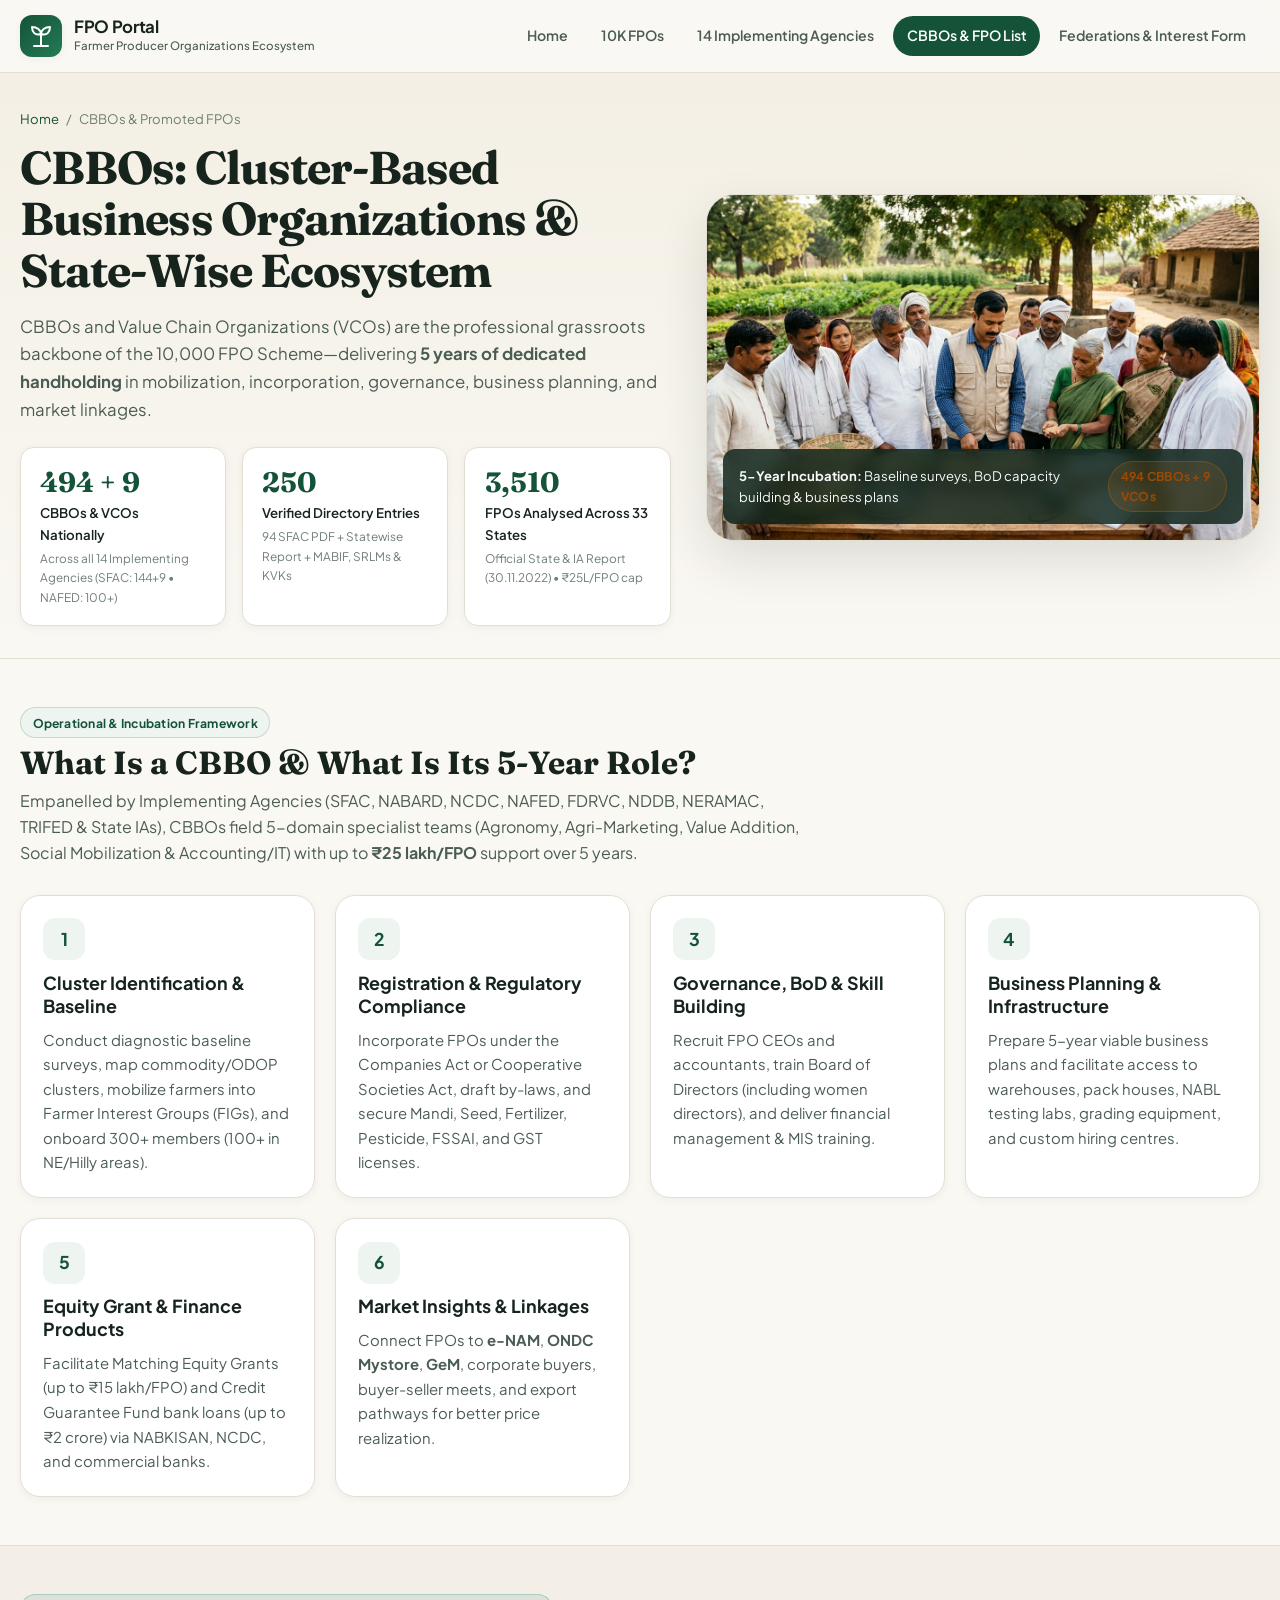
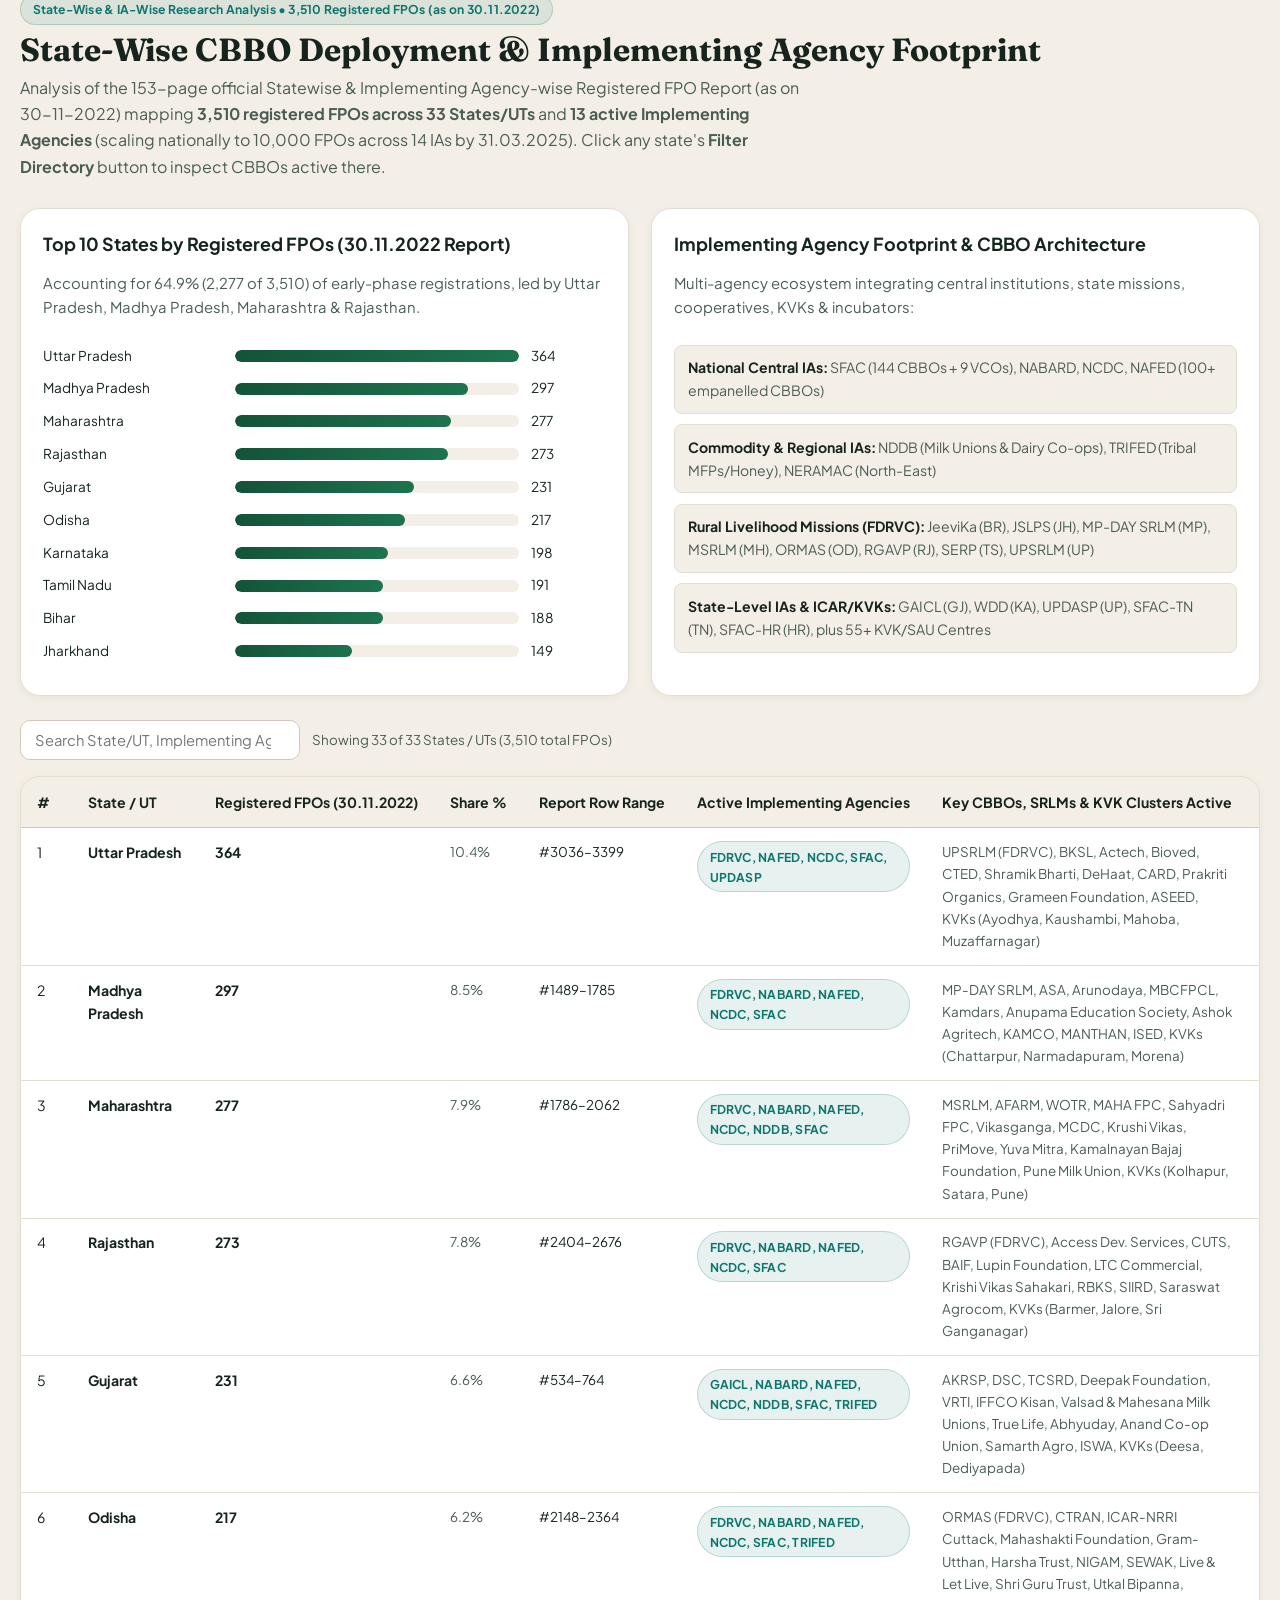
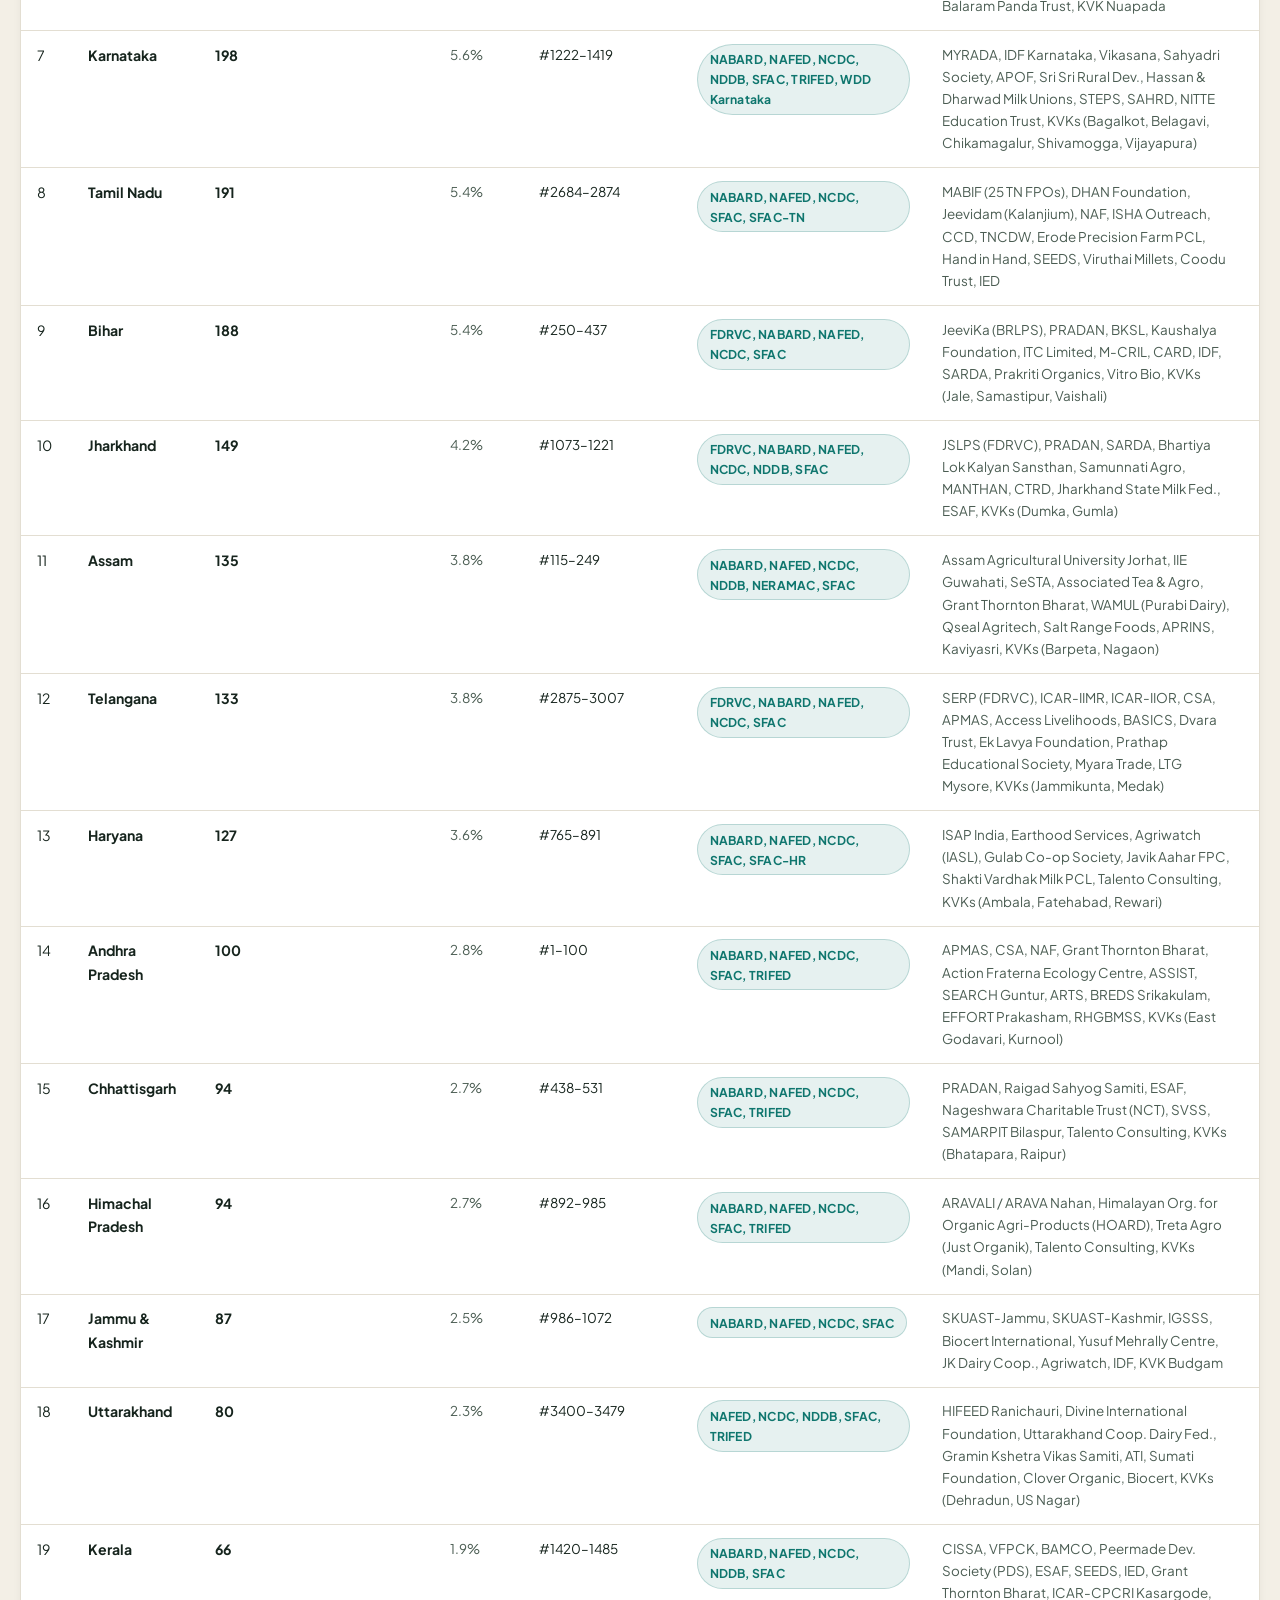
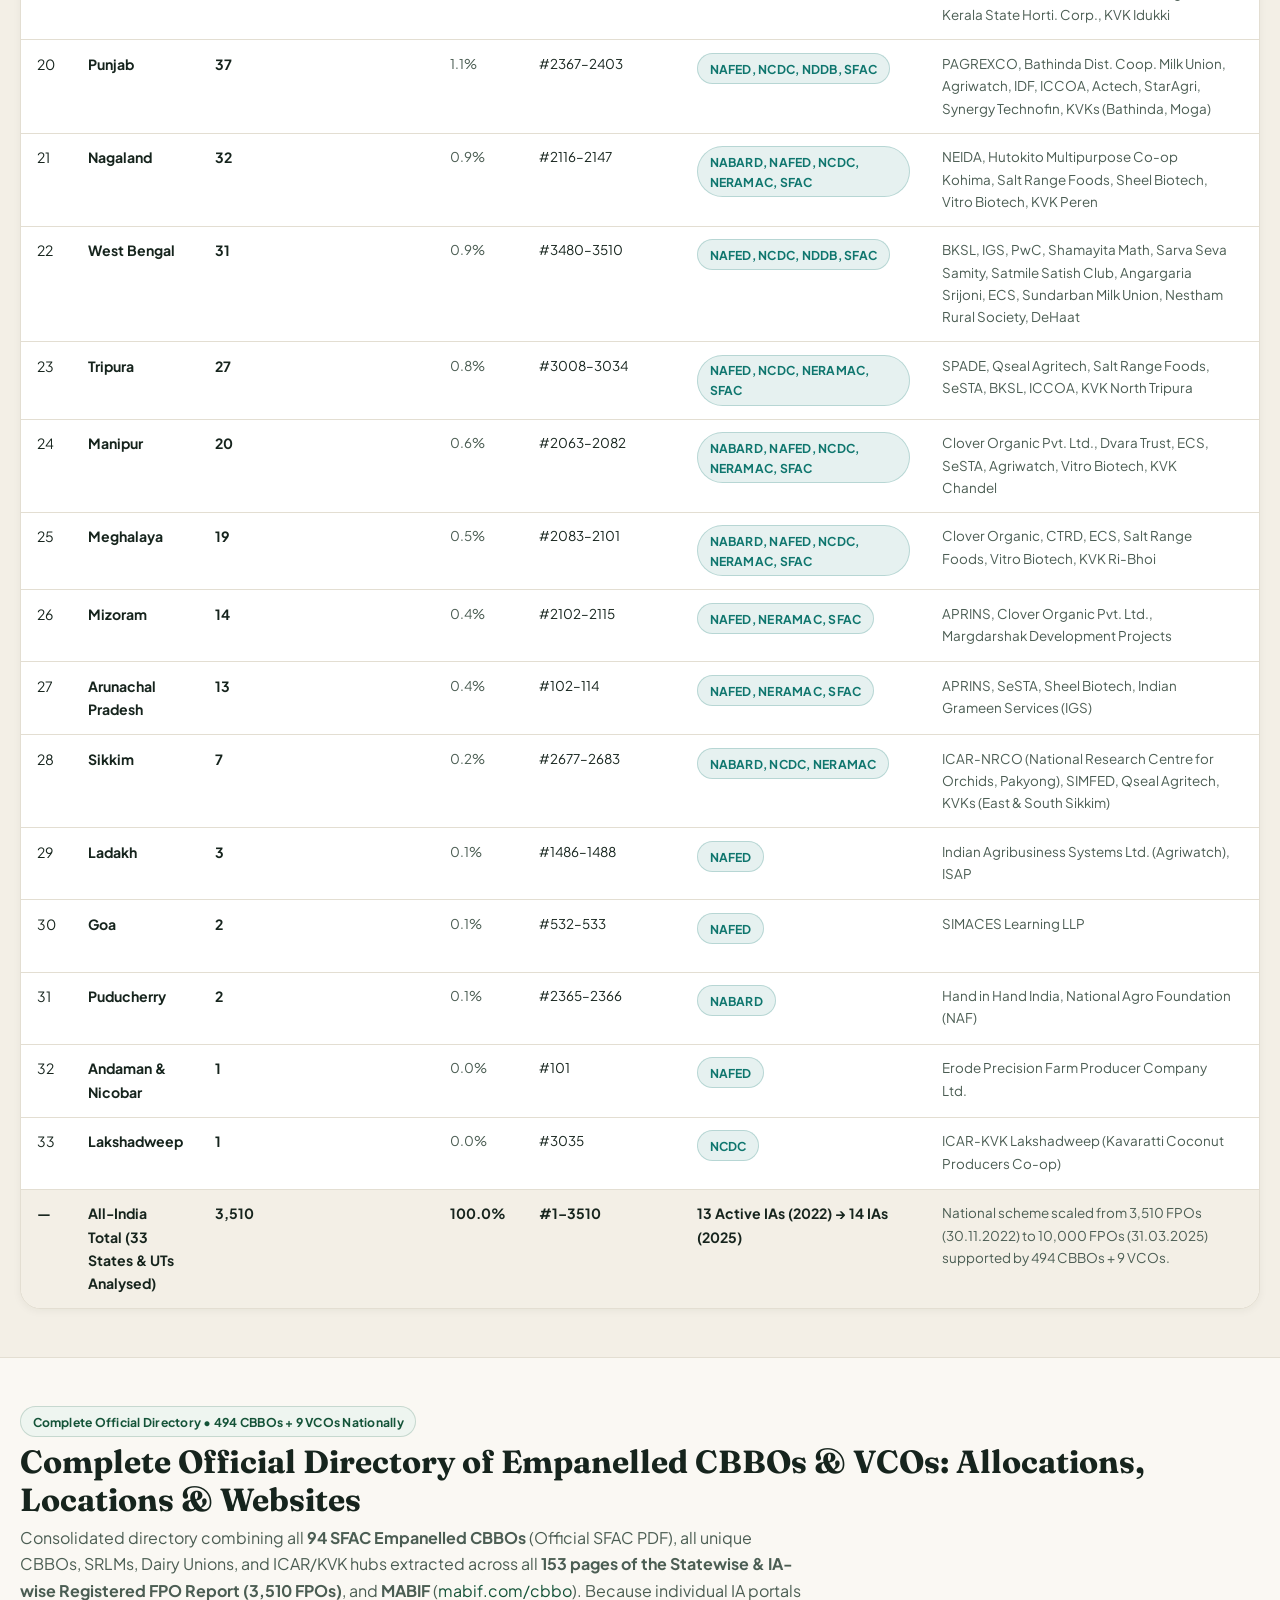
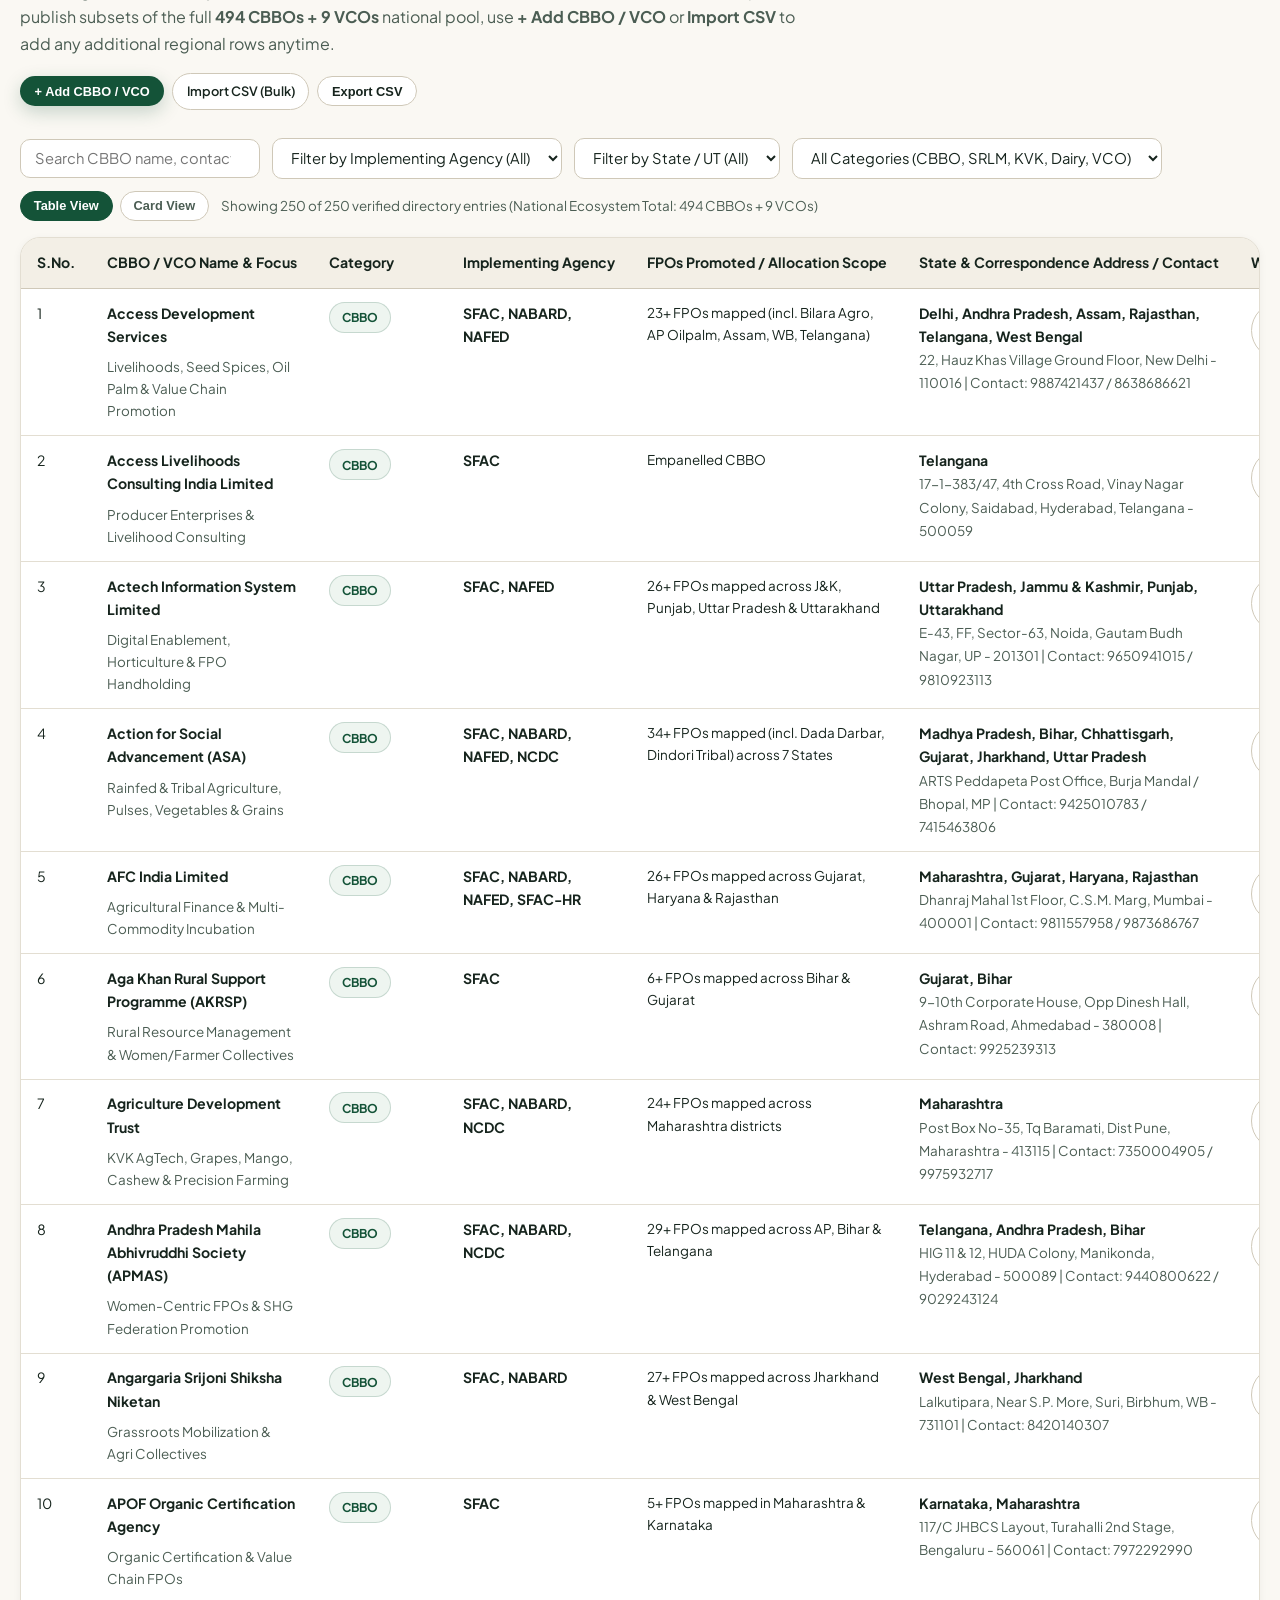
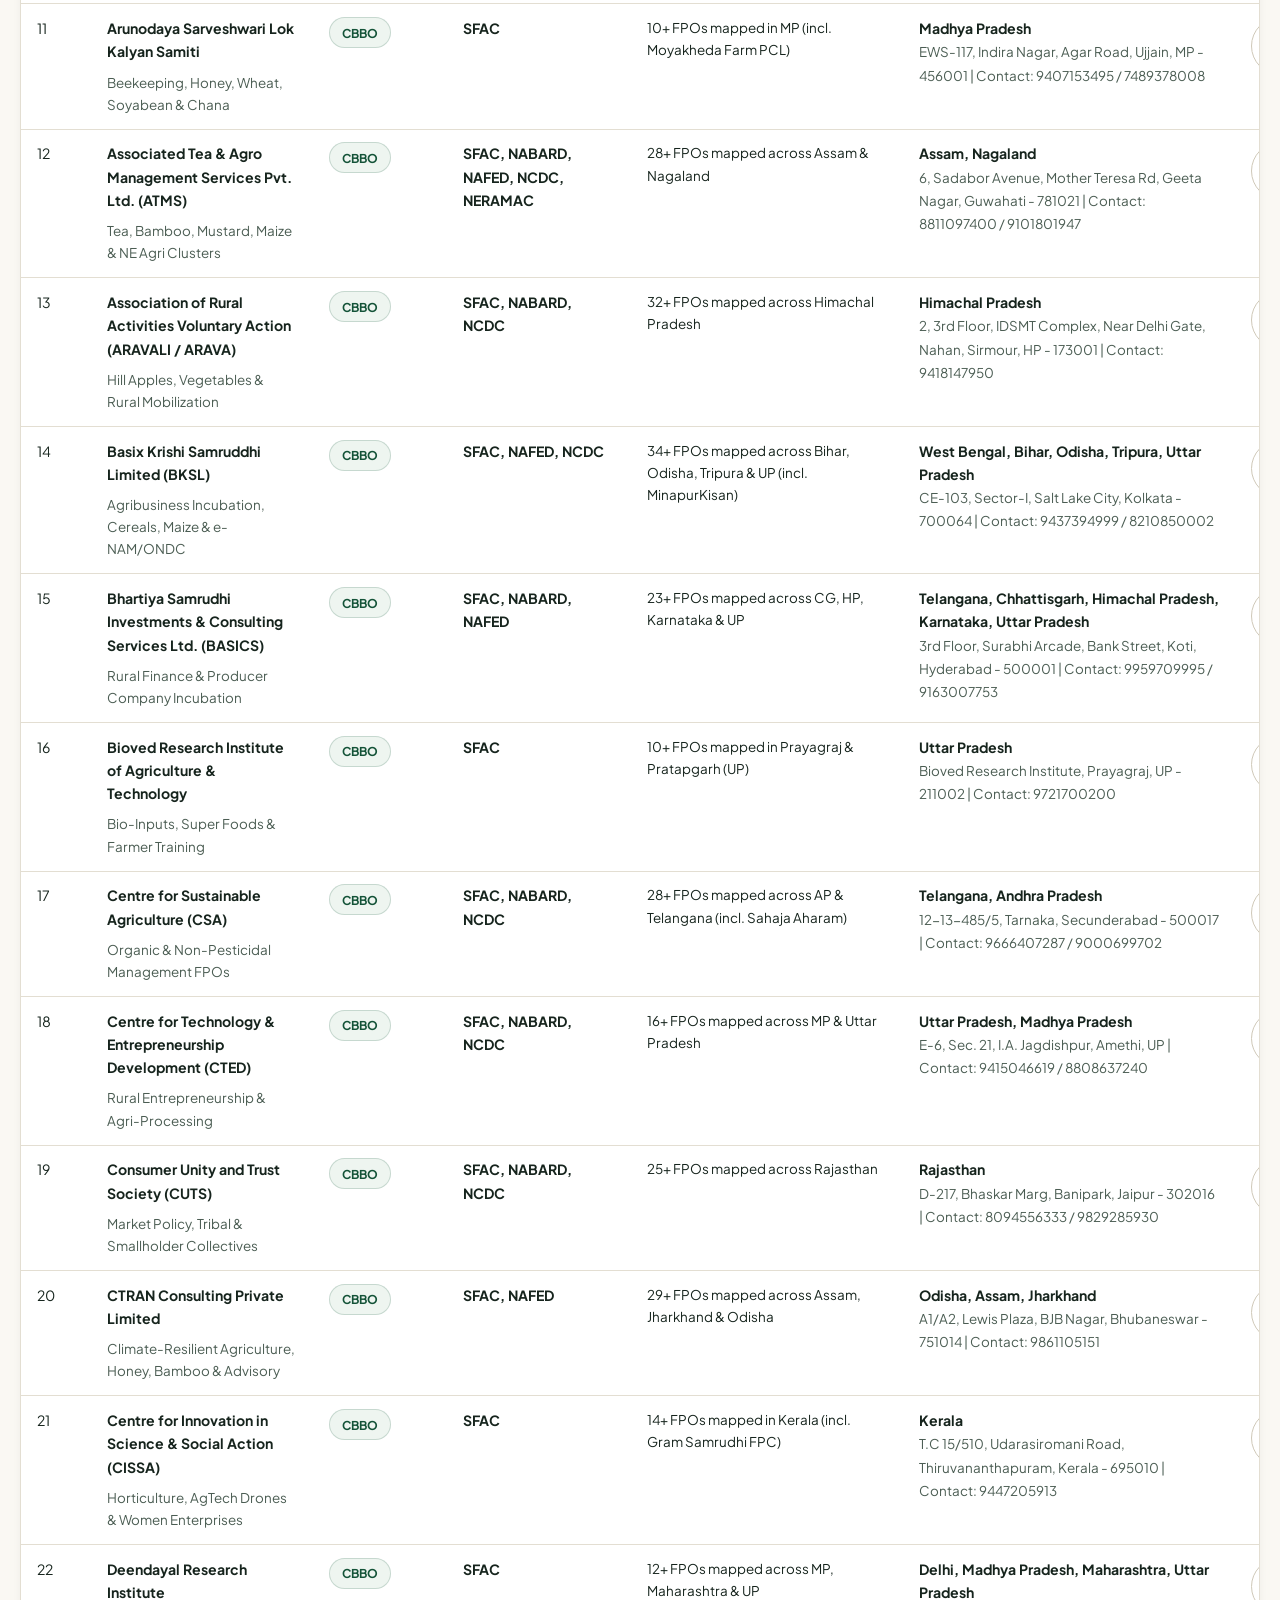
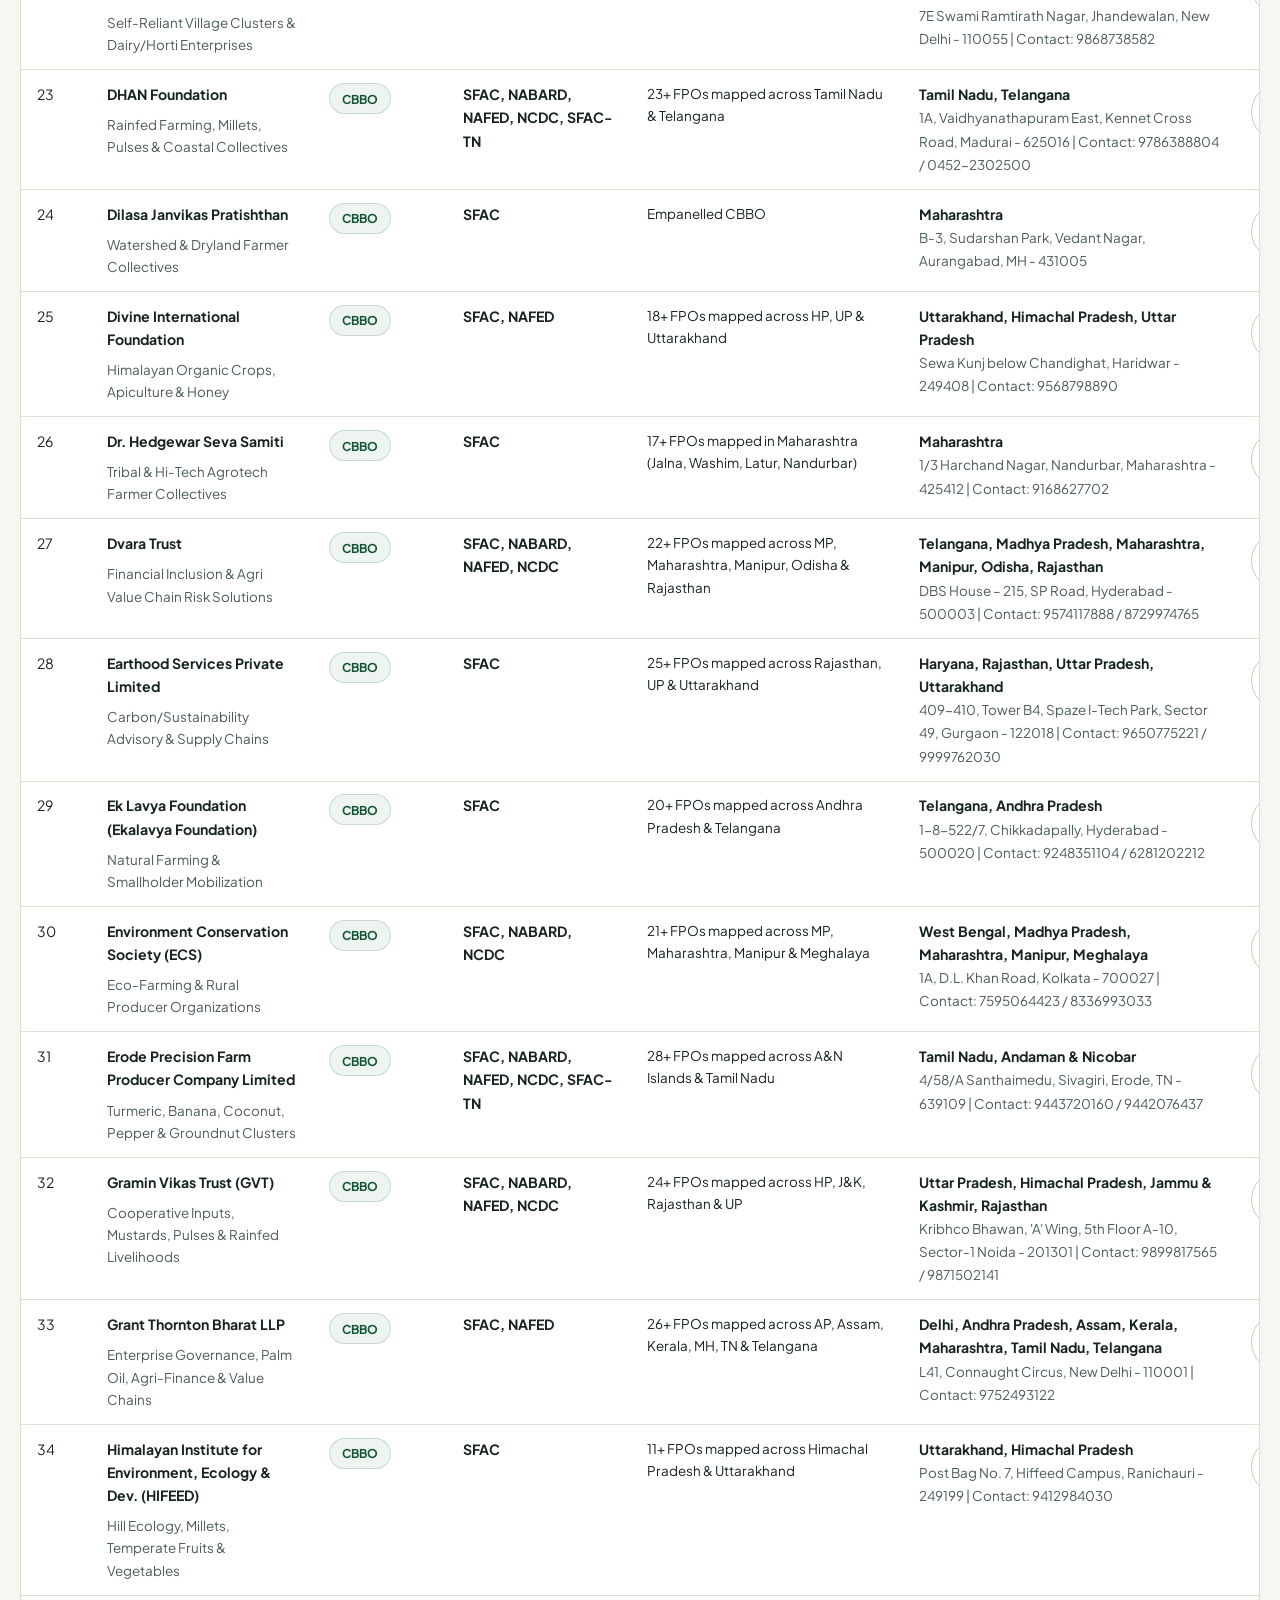
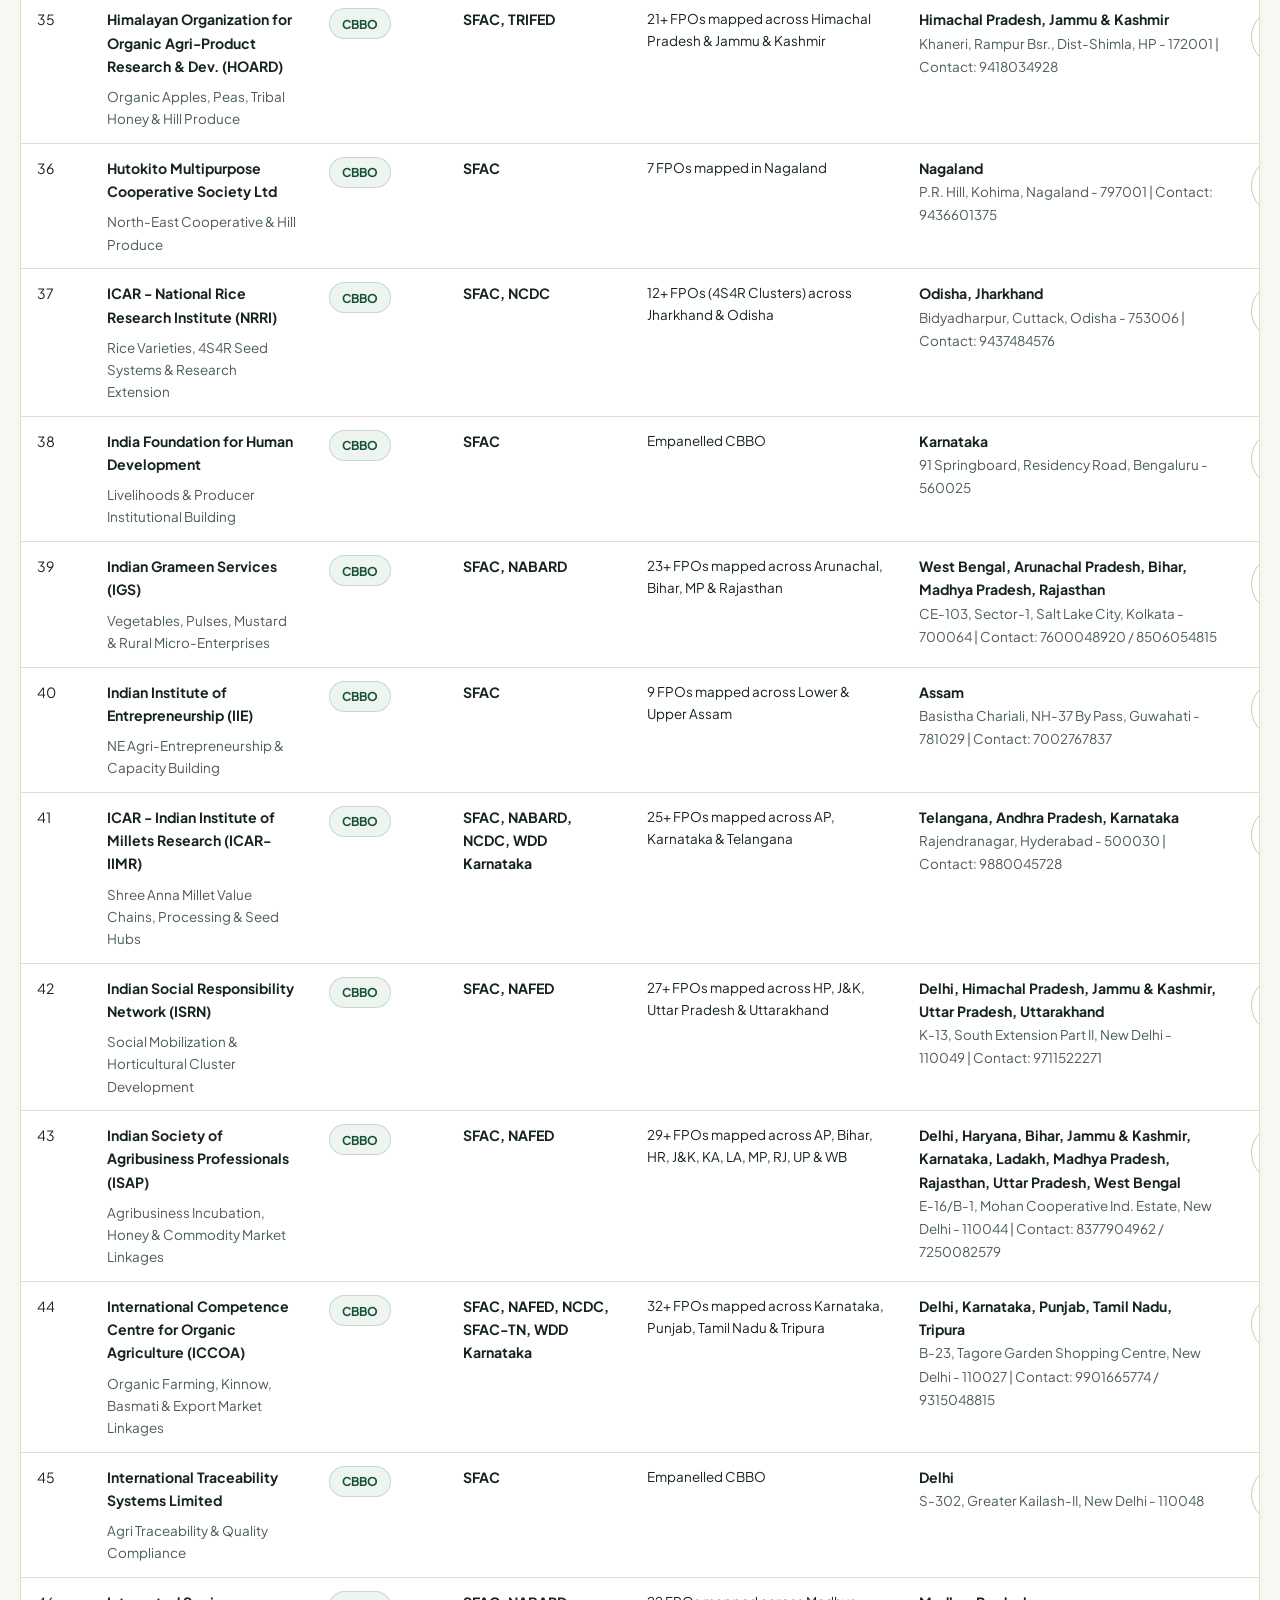
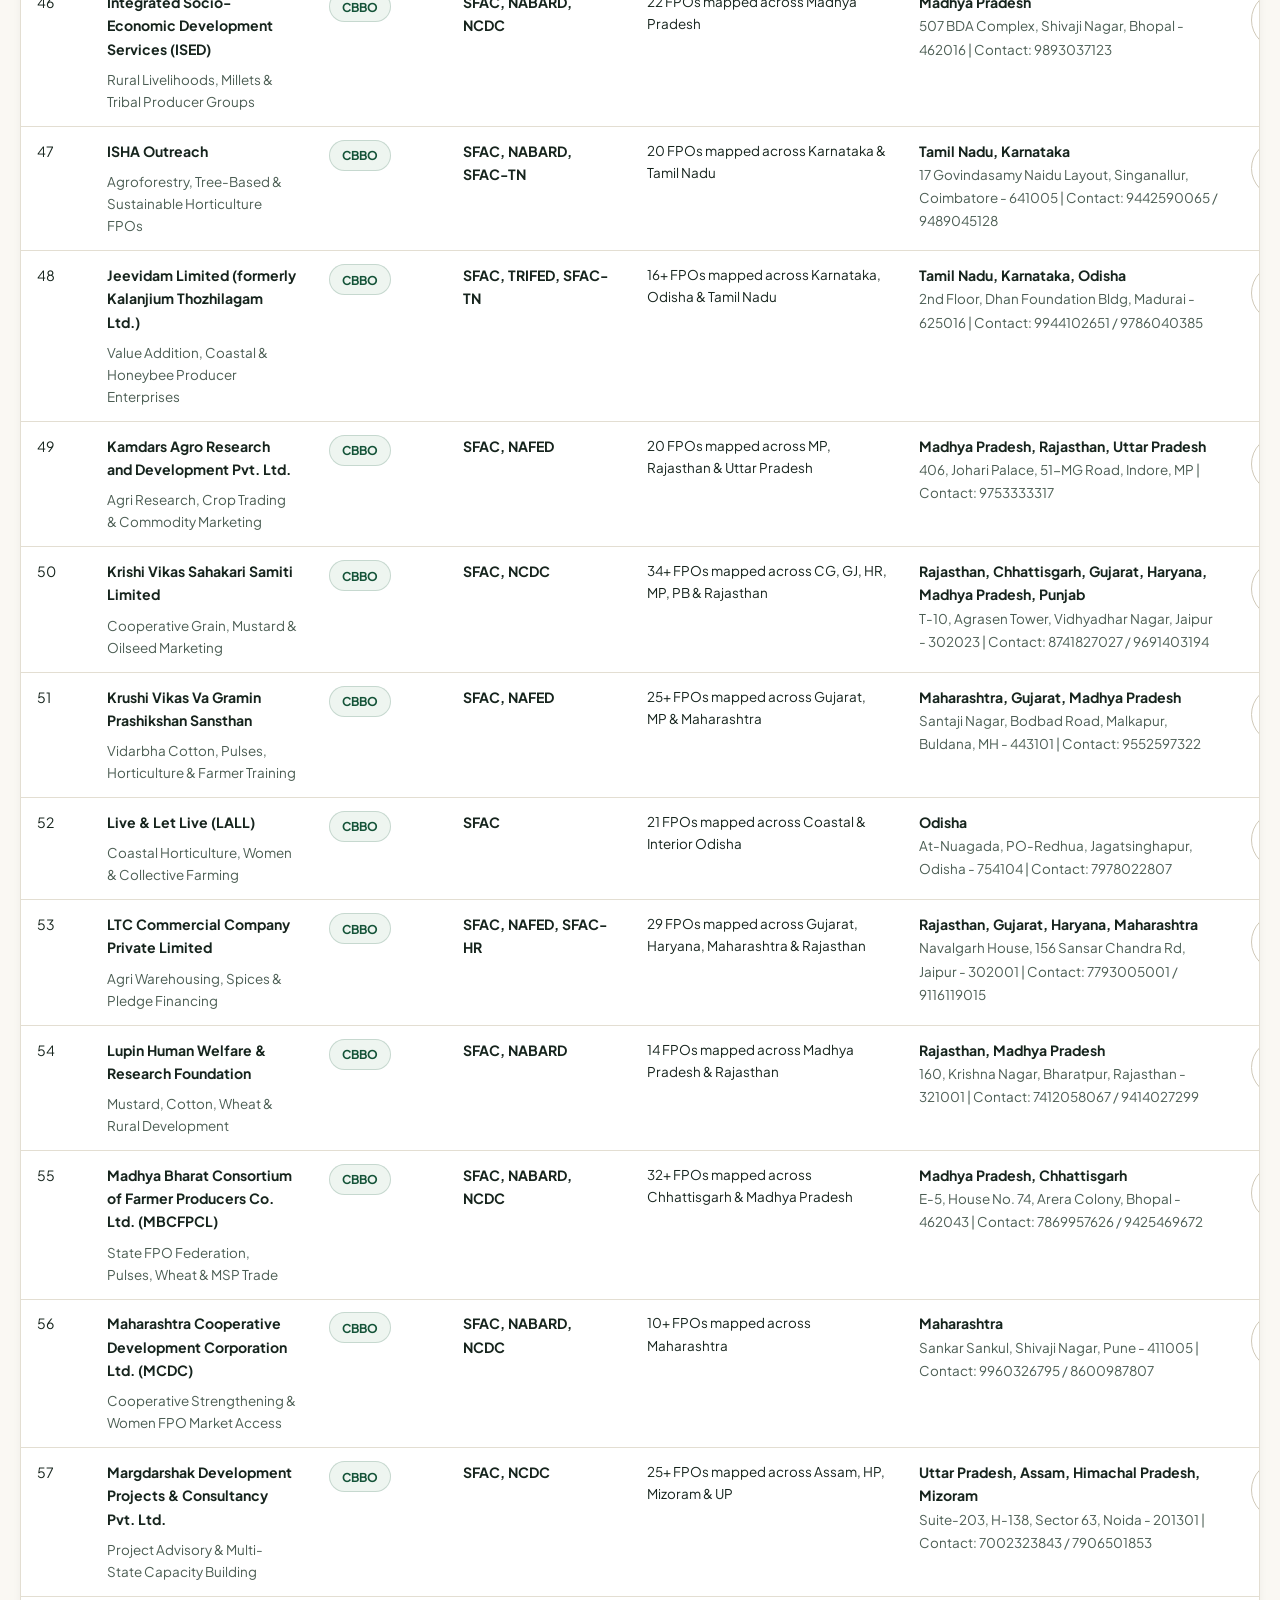
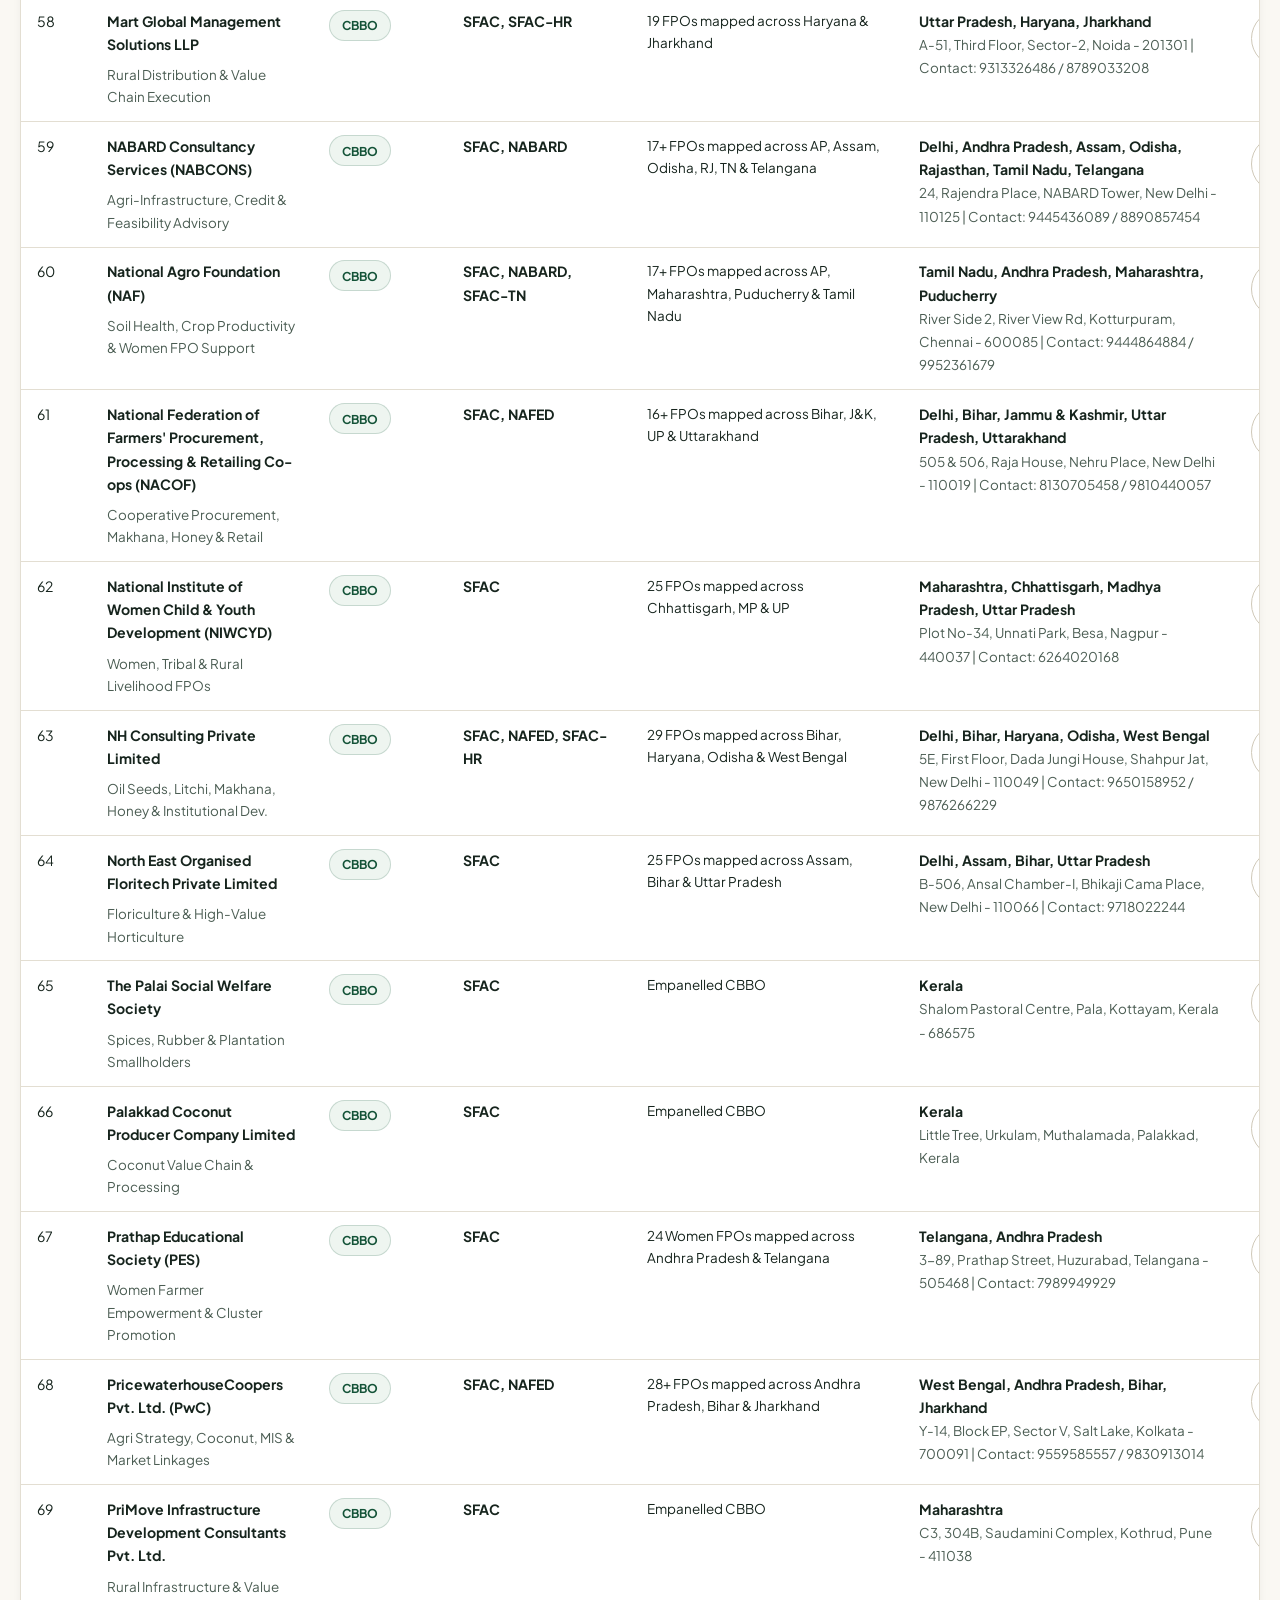
==== commit 39596f91: "Add files via upload" ====
--- a/cbbos.html
+++ b/cbbos.html
@@ -8,7 +8,7 @@
   <link rel="preconnect" href="https://fonts.googleapis.com" />
   <link rel="preconnect" href="https://fonts.gstatic.com" crossorigin />
   <link href="https://fonts.googleapis.com/css2?family=Fraunces:opsz,wght@9..144,600;9..144,700&family=Plus+Jakarta+Sans:wght@400;500;600;700;800&display=swap" rel="stylesheet" />
-  <link rel="stylesheet" href="assets/css/styles.css" />
+  <link rel="stylesheet" href="styles.css" />
 </head>
 <body>
   <div id="site-header-mount"></div>
@@ -42,7 +42,7 @@
           </div>
         </div>
         <div class="hero-media">
-          <img src="assets/img/cbbo-handholding.jpg" alt="CBBO agronomist and business mentor conducting produce grading training with smallholder FPO members" />
+          <img src="cbbo-handholding.jpg" alt="CBBO agronomist and business mentor conducting produce grading training with smallholder FPO members" />
           <div class="hero-caption">
             <span><strong>5-Year Incubation:</strong> Baseline surveys, BoD capacity building &amp; business plans</span>
             <span class="badge badge-amber">494 CBBOs + 9 VCOs</span>
@@ -429,8 +429,8 @@
 
   <div id="site-footer-mount"></div>
 
-  <script src="assets/js/data.js"></script>
-  <script src="assets/js/common.js"></script>
+  <script src="data.js"></script>
+  <script src="common.js"></script>
   <script>
     document.addEventListener("DOMContentLoaded", () => {
       // =========================================================================
--- a/styles.css
+++ b/styles.css
@@ -0,0 +1,979 @@
+/* ==========================================================================
+   FPO Bharat — Farmer Producer Organization Ecosystem Portal
+   Design System: Modern Agrarian Editorial & Institutional Data Portal
+   ========================================================================== */
+
+:root {
+  --bg: #faf8f3;
+  --surface: #ffffff;
+  --surface-alt: #f3efe6;
+  --surface-tint: #eef5f0;
+  --ink: #16241d;
+  --ink-muted: #4b5d53;
+  --ink-subtle: #6e7f75;
+
+  --primary: #145338;
+  --primary-dark: #0c3926;
+  --primary-light: #1e734f;
+  --primary-soft: rgba(20, 83, 56, 0.08);
+
+  --accent: #d97706;
+  --accent-light: #f59e0b;
+  --accent-soft: rgba(217, 119, 6, 0.12);
+
+  --teal: #0f766e;
+  --indigo: #3730a3;
+  --rose: #be123c;
+
+  --border: #e3ded2;
+  --border-strong: #cfc8b8;
+
+  --radius-sm: 8px;
+  --radius-md: 14px;
+  --radius-lg: 20px;
+  --radius-xl: 28px;
+
+  --shadow-sm: 0 2px 8px rgba(18, 36, 27, 0.05);
+  --shadow-md: 0 10px 30px rgba(18, 36, 27, 0.08);
+  --shadow-lg: 0 20px 50px rgba(18, 36, 27, 0.12);
+
+  --font-sans: "Plus Jakarta Sans", -apple-system, BlinkMacSystemFont, "Segoe UI", Roboto, sans-serif;
+  --font-serif: "Fraunces", Georgia, "Times New Roman", serif;
+  --container: 1240px;
+}
+
+*,
+*::before,
+*::after {
+  box-sizing: border-box;
+}
+
+html {
+  scroll-behavior: smooth;
+}
+
+body {
+  margin: 0;
+  font-family: var(--font-sans);
+  color: var(--ink);
+  background: var(--bg);
+  line-height: 1.65;
+  -webkit-font-smoothing: antialiased;
+}
+
+img {
+  max-width: 100%;
+  display: block;
+}
+
+a {
+  color: var(--primary);
+  text-decoration: none;
+}
+
+a:hover {
+  text-decoration: underline;
+}
+
+.container {
+  width: min(var(--container), calc(100% - 2rem));
+  margin-inline: auto;
+}
+
+/* ---------- Top Announcement Strip ---------- */
+.top-strip {
+  background: var(--primary-dark);
+  color: #e6f2ec;
+  font-size: 0.82rem;
+  padding: 0.45rem 0;
+  border-bottom: 1px solid rgba(255, 255, 255, 0.1);
+}
+
+.top-strip .container {
+  display: flex;
+  flex-wrap: wrap;
+  justify-content: space-between;
+  align-items: center;
+  gap: 0.5rem 1.25rem;
+}
+
+.top-strip a {
+  color: #fcd34d;
+  font-weight: 600;
+}
+
+/* ---------- Header & Navigation ---------- */
+.site-header {
+  position: sticky;
+  top: 0;
+  z-index: 100;
+  background: rgba(250, 248, 243, 0.92);
+  backdrop-filter: blur(14px);
+  border-bottom: 1px solid var(--border);
+}
+
+.nav-bar {
+  display: flex;
+  align-items: center;
+  justify-content: space-between;
+  gap: 1rem;
+  min-height: 72px;
+}
+
+.brand {
+  display: flex;
+  align-items: center;
+  gap: 0.75rem;
+  text-decoration: none !important;
+  color: var(--ink);
+  flex-shrink: 0;
+}
+
+.brand-mark {
+  width: 42px;
+  height: 42px;
+  border-radius: 12px;
+  background: linear-gradient(135deg, var(--primary) 0%, #247b54 100%);
+  color: #fff;
+  display: grid;
+  place-items: center;
+  box-shadow: var(--shadow-sm);
+}
+
+.brand-text strong {
+  display: block;
+  font-size: 1.05rem;
+  letter-spacing: -0.02em;
+  line-height: 1.15;
+}
+
+.brand-text span {
+  display: block;
+  font-size: 0.72rem;
+  color: var(--ink-muted);
+  font-weight: 500;
+}
+
+.nav-links {
+  display: flex;
+  align-items: center;
+  gap: 0.35rem;
+  list-style: none;
+  margin: 0;
+  padding: 0;
+}
+
+.nav-links a {
+  display: inline-flex;
+  align-items: center;
+  gap: 0.35rem;
+  padding: 0.52rem 0.85rem;
+  border-radius: 999px;
+  font-size: 0.88rem;
+  font-weight: 600;
+  color: var(--ink-muted);
+  text-decoration: none;
+  transition: background 0.18s ease, color 0.18s ease;
+  white-space: nowrap;
+}
+
+.nav-links a:hover {
+  background: var(--primary-soft);
+  color: var(--primary);
+}
+
+.nav-links a.active {
+  background: var(--primary);
+  color: #ffffff;
+}
+
+.nav-toggle {
+  display: none;
+  border: 1px solid var(--border-strong);
+  background: var(--surface);
+  color: var(--ink);
+  border-radius: 10px;
+  padding: 0.45rem 0.7rem;
+  font-size: 0.9rem;
+  font-weight: 600;
+  cursor: pointer;
+}
+
+@media (max-width: 1020px) {
+  .nav-toggle {
+    display: inline-flex;
+    align-items: center;
+    gap: 0.4rem;
+  }
+  .nav-links {
+    display: none;
+    position: absolute;
+    left: 0;
+    right: 0;
+    top: 100%;
+    background: var(--surface);
+    border-bottom: 1px solid var(--border);
+    padding: 0.9rem 1rem 1.2rem;
+    flex-direction: column;
+    align-items: stretch;
+    box-shadow: var(--shadow-md);
+  }
+  .nav-links.open {
+    display: flex;
+  }
+  .nav-links a {
+    border-radius: 10px;
+    padding: 0.7rem 0.9rem;
+  }
+}
+
+/* ---------- Buttons & Badges ---------- */
+.btn {
+  display: inline-flex;
+  align-items: center;
+  justify-content: center;
+  gap: 0.45rem;
+  padding: 0.72rem 1.25rem;
+  border-radius: 999px;
+  font-weight: 600;
+  font-size: 0.92rem;
+  border: 1px solid transparent;
+  cursor: pointer;
+  text-decoration: none !important;
+  transition: transform 0.15s ease, box-shadow 0.15s ease, background 0.15s ease;
+}
+
+.btn:hover {
+  transform: translateY(-1px);
+}
+
+.btn-primary {
+  background: var(--primary);
+  color: #ffffff;
+  box-shadow: 0 6px 18px rgba(20, 83, 56, 0.22);
+}
+
+.btn-primary:hover {
+  background: var(--primary-dark);
+}
+
+.btn-accent {
+  background: var(--accent);
+  color: #ffffff;
+}
+
+.btn-accent:hover {
+  background: #b45309;
+}
+
+.btn-outline {
+  background: var(--surface);
+  color: var(--ink);
+  border-color: var(--border-strong);
+}
+
+.btn-outline:hover {
+  border-color: var(--primary);
+  color: var(--primary);
+}
+
+.btn-sm {
+  padding: 0.42rem 0.85rem;
+  font-size: 0.8rem;
+}
+
+.badge {
+  display: inline-flex;
+  align-items: center;
+  gap: 0.35rem;
+  padding: 0.28rem 0.72rem;
+  border-radius: 999px;
+  font-size: 0.76rem;
+  font-weight: 700;
+  letter-spacing: 0.02em;
+}
+
+.badge-green {
+  background: var(--surface-tint);
+  color: var(--primary);
+  border: 1px solid rgba(20, 83, 56, 0.18);
+}
+
+.badge-amber {
+  background: var(--accent-soft);
+  color: #9a4a03;
+  border: 1px solid rgba(217, 119, 6, 0.25);
+}
+
+.badge-teal {
+  background: rgba(15, 118, 110, 0.1);
+  color: #0f766e;
+  border: 1px solid rgba(15, 118, 110, 0.22);
+}
+
+/* ---------- Hero Sections ---------- */
+.hero {
+  padding: 2.8rem 0 2.5rem;
+}
+
+.hero-grid {
+  display: grid;
+  grid-template-columns: 1.08fr 0.92fr;
+  gap: 2.2rem;
+  align-items: center;
+}
+
+.hero-title {
+  font-family: var(--font-serif);
+  font-size: clamp(2rem, 3.6vw, 3.15rem);
+  line-height: 1.12;
+  letter-spacing: -0.02em;
+  margin: 0.75rem 0 1rem;
+  color: var(--ink);
+}
+
+.hero-subtitle {
+  font-size: 1.05rem;
+  color: var(--ink-muted);
+  margin: 0 0 1.5rem;
+  max-width: 60ch;
+}
+
+.hero-actions {
+  display: flex;
+  flex-wrap: wrap;
+  gap: 0.75rem;
+  margin-bottom: 1.4rem;
+}
+
+.hero-media {
+  position: relative;
+  border-radius: var(--radius-xl);
+  overflow: hidden;
+  box-shadow: var(--shadow-lg);
+  border: 1px solid var(--border);
+  background: #e9e4d9;
+}
+
+.hero-media img {
+  width: 100%;
+  height: 100%;
+  aspect-ratio: 16 / 10;
+  object-fit: cover;
+}
+
+.hero-caption {
+  position: absolute;
+  left: 1rem;
+  right: 1rem;
+  bottom: 1rem;
+  background: rgba(12, 34, 24, 0.82);
+  backdrop-filter: blur(8px);
+  color: #f8faf9;
+  padding: 0.75rem 1rem;
+  border-radius: 12px;
+  font-size: 0.82rem;
+  display: flex;
+  justify-content: space-between;
+  align-items: center;
+  gap: 0.75rem;
+}
+
+@media (max-width: 920px) {
+  .hero-grid {
+    grid-template-columns: 1fr;
+  }
+}
+
+/* ---------- Page Banner (Inner Pages) ---------- */
+.page-banner {
+  padding: 2.2rem 0 2rem;
+  border-bottom: 1px solid var(--border);
+  background: linear-gradient(180deg, #f3efe4 0%, var(--bg) 100%);
+}
+
+.breadcrumb {
+  display: flex;
+  align-items: center;
+  gap: 0.45rem;
+  font-size: 0.82rem;
+  color: var(--ink-subtle);
+  margin-bottom: 0.65rem;
+}
+
+/* ---------- KPI Strip ---------- */
+.kpi-grid {
+  display: grid;
+  grid-template-columns: repeat(auto-fit, minmax(185px, 1fr));
+  gap: 1rem;
+  margin-top: 1.5rem;
+}
+
+.kpi-card {
+  background: var(--surface);
+  border: 1px solid var(--border);
+  border-radius: var(--radius-md);
+  padding: 1.1rem 1.2rem;
+  box-shadow: var(--shadow-sm);
+}
+
+.kpi-value {
+  font-family: var(--font-serif);
+  font-size: 1.75rem;
+  font-weight: 700;
+  color: var(--primary);
+  line-height: 1.15;
+}
+
+.kpi-label {
+  font-size: 0.83rem;
+  font-weight: 600;
+  color: var(--ink);
+  margin-top: 0.25rem;
+}
+
+.kpi-meta {
+  font-size: 0.74rem;
+  color: var(--ink-subtle);
+  margin-top: 0.18rem;
+}
+
+/* ---------- Sections & Cards ---------- */
+.section {
+  padding: 3rem 0;
+}
+
+.section-alt {
+  background: var(--surface-alt);
+  border-top: 1px solid var(--border);
+  border-bottom: 1px solid var(--border);
+}
+
+.section-header {
+  display: flex;
+  flex-wrap: wrap;
+  justify-content: space-between;
+  align-items: flex-end;
+  gap: 1rem;
+  margin-bottom: 1.75rem;
+}
+
+.section-header h2 {
+  font-family: var(--font-serif);
+  font-size: clamp(1.5rem, 2.5vw, 2.1rem);
+  line-height: 1.2;
+  margin: 0.35rem 0 0.35rem;
+}
+
+.section-header p {
+  margin: 0;
+  color: var(--ink-muted);
+  max-width: 66ch;
+}
+
+.card-grid {
+  display: grid;
+  grid-template-columns: repeat(auto-fit, minmax(280px, 1fr));
+  gap: 1.25rem;
+}
+
+.card-grid-2 {
+  display: grid;
+  grid-template-columns: repeat(auto-fit, minmax(340px, 1fr));
+  gap: 1.35rem;
+}
+
+.card {
+  background: var(--surface);
+  border: 1px solid var(--border);
+  border-radius: var(--radius-lg);
+  padding: 1.4rem;
+  box-shadow: var(--shadow-sm);
+  display: flex;
+  flex-direction: column;
+  gap: 0.65rem;
+}
+
+.card-hover {
+  transition: transform 0.18s ease, box-shadow 0.18s ease, border-color 0.18s ease;
+}
+
+.card-hover:hover {
+  transform: translateY(-3px);
+  box-shadow: var(--shadow-md);
+  border-color: var(--primary-light);
+}
+
+.card h3 {
+  margin: 0;
+  font-size: 1.12rem;
+  line-height: 1.3;
+}
+
+.card p {
+  margin: 0;
+  color: var(--ink-muted);
+  font-size: 0.93rem;
+}
+
+.icon-pill {
+  width: 42px;
+  height: 42px;
+  border-radius: 12px;
+  background: var(--surface-tint);
+  color: var(--primary);
+  display: grid;
+  place-items: center;
+  font-weight: 700;
+  font-size: 1.1rem;
+}
+
+/* ---------- Interactive Mind Map Component ---------- */
+.mindmap-shell {
+  background: var(--surface);
+  border: 1px solid var(--border);
+  border-radius: var(--radius-xl);
+  box-shadow: var(--shadow-md);
+  overflow: hidden;
+}
+
+.mindmap-toolbar {
+  display: flex;
+  flex-wrap: wrap;
+  justify-content: space-between;
+  align-items: center;
+  gap: 0.75rem;
+  padding: 0.95rem 1.25rem;
+  background: var(--surface-alt);
+  border-bottom: 1px solid var(--border);
+}
+
+.mindmap-filters {
+  display: flex;
+  flex-wrap: wrap;
+  gap: 0.4rem;
+}
+
+.chip-btn {
+  border: 1px solid var(--border-strong);
+  background: var(--surface);
+  color: var(--ink-muted);
+  padding: 0.38rem 0.8rem;
+  border-radius: 999px;
+  font-size: 0.8rem;
+  font-weight: 600;
+  cursor: pointer;
+  transition: all 0.15s ease;
+}
+
+.chip-btn:hover {
+  border-color: var(--primary);
+  color: var(--primary);
+}
+
+.chip-btn.active {
+  background: var(--primary);
+  border-color: var(--primary);
+  color: #fff;
+}
+
+.mindmap-controls {
+  display: flex;
+  align-items: center;
+  gap: 0.4rem;
+}
+
+.mindmap-workspace {
+  display: grid;
+  grid-template-columns: 1fr 340px;
+  min-height: 560px;
+}
+
+@media (max-width: 980px) {
+  .mindmap-workspace {
+    grid-template-columns: 1fr;
+  }
+}
+
+.mindmap-canvas-wrap {
+  position: relative;
+  background: radial-gradient(circle at 50% 50%, #ffffff 0%, #f6f3eb 100%);
+  overflow: hidden;
+  min-height: 520px;
+  cursor: grab;
+  user-select: none;
+}
+
+.mindmap-canvas-wrap:active {
+  cursor: grabbing;
+}
+
+.mindmap-svg {
+  width: 100%;
+  height: 100%;
+  min-height: 520px;
+  display: block;
+}
+
+.mm-node {
+  cursor: pointer;
+  transition: opacity 0.2s ease;
+}
+
+.mm-node rect,
+.mm-node circle {
+  transition: transform 0.15s ease, filter 0.15s ease, stroke-width 0.15s ease;
+}
+
+.mm-node:hover rect {
+  filter: drop-shadow(0 6px 14px rgba(16, 48, 32, 0.16));
+}
+
+.mm-node.selected rect {
+  stroke-width: 3px;
+}
+
+.mm-node.dimmed {
+  opacity: 0.25;
+}
+
+.mm-link {
+  fill: none;
+  stroke-linecap: round;
+  transition: opacity 0.2s ease, stroke-width 0.2s ease;
+}
+
+.mm-link.dimmed {
+  opacity: 0.15;
+}
+
+.mindmap-inspector {
+  border-left: 1px solid var(--border);
+  background: var(--surface);
+  padding: 1.35rem;
+  display: flex;
+  flex-direction: column;
+  gap: 0.85rem;
+}
+
+@media (max-width: 980px) {
+  .mindmap-inspector {
+    border-left: none;
+    border-top: 1px solid var(--border);
+  }
+}
+
+.inspector-list {
+  margin: 0;
+  padding-left: 1.15rem;
+  color: var(--ink-muted);
+  font-size: 0.9rem;
+}
+
+.inspector-list li {
+  margin-bottom: 0.4rem;
+}
+
+.inspector-metric {
+  background: var(--surface-tint);
+  border: 1px solid rgba(20, 83, 56, 0.15);
+  border-radius: 12px;
+  padding: 0.75rem 0.9rem;
+  font-size: 0.85rem;
+}
+
+/* ---------- Tables & Controls ---------- */
+.table-controls {
+  display: flex;
+  flex-wrap: wrap;
+  gap: 0.75rem;
+  margin-bottom: 1rem;
+  align-items: center;
+}
+
+.input,
+.select,
+.textarea {
+  font-family: var(--font-sans);
+  font-size: 0.92rem;
+  padding: 0.62rem 0.9rem;
+  border-radius: 10px;
+  border: 1px solid var(--border-strong);
+  background: var(--surface);
+  color: var(--ink);
+  outline: none;
+  transition: border-color 0.15s ease, box-shadow 0.15s ease;
+}
+
+.input:focus,
+.select:focus,
+.textarea:focus {
+  border-color: var(--primary);
+  box-shadow: 0 0 0 3px rgba(20, 83, 56, 0.12);
+}
+
+.table-wrap {
+  background: var(--surface);
+  border: 1px solid var(--border);
+  border-radius: var(--radius-lg);
+  overflow: auto;
+  box-shadow: var(--shadow-sm);
+}
+
+table {
+  width: 100%;
+  border-collapse: collapse;
+  font-size: 0.88rem;
+  text-align: left;
+}
+
+thead th {
+  background: var(--surface-alt);
+  color: var(--ink);
+  font-weight: 700;
+  padding: 0.85rem 1rem;
+  border-bottom: 1px solid var(--border-strong);
+  white-space: nowrap;
+}
+
+tbody td {
+  padding: 0.8rem 1rem;
+  border-bottom: 1px solid var(--border);
+  vertical-align: top;
+}
+
+tbody tr:hover {
+  background: rgba(20, 83, 56, 0.03);
+}
+
+tbody tr:last-child td {
+  border-bottom: none;
+}
+
+/* ---------- Timeline ---------- */
+.timeline {
+  position: relative;
+  display: grid;
+  gap: 1.1rem;
+  padding-left: 1.75rem;
+}
+
+.timeline::before {
+  content: "";
+  position: absolute;
+  left: 0.55rem;
+  top: 0.4rem;
+  bottom: 0.4rem;
+  width: 3px;
+  background: linear-gradient(180deg, var(--primary), var(--accent));
+  border-radius: 3px;
+}
+
+.timeline-item {
+  position: relative;
+  background: var(--surface);
+  border: 1px solid var(--border);
+  border-radius: var(--radius-md);
+  padding: 1.15rem 1.3rem;
+  box-shadow: var(--shadow-sm);
+}
+
+.timeline-item::before {
+  content: "";
+  position: absolute;
+  left: -1.52rem;
+  top: 1.3rem;
+  width: 14px;
+  height: 14px;
+  border-radius: 50%;
+  background: var(--accent);
+  border: 3px solid var(--bg);
+  box-shadow: 0 0 0 2px var(--primary);
+}
+
+.timeline-year {
+  font-size: 0.78rem;
+  font-weight: 800;
+  text-transform: uppercase;
+  letter-spacing: 0.06em;
+  color: var(--accent);
+}
+
+/* ---------- Bar Charts (Pure CSS/HTML) ---------- */
+.bar-row {
+  display: grid;
+  grid-template-columns: 180px 1fr 75px;
+  align-items: center;
+  gap: 0.75rem;
+  margin-bottom: 0.65rem;
+  font-size: 0.85rem;
+}
+
+@media (max-width: 640px) {
+  .bar-row {
+    grid-template-columns: 120px 1fr 60px;
+  }
+}
+
+.bar-track {
+  height: 12px;
+  background: var(--surface-alt);
+  border-radius: 999px;
+  overflow: hidden;
+}
+
+.bar-fill {
+  height: 100%;
+  border-radius: 999px;
+  background: linear-gradient(90deg, var(--primary), var(--primary-light));
+}
+
+/* ---------- Form Grid ---------- */
+.form-card {
+  background: var(--surface);
+  border: 1px solid var(--border);
+  border-radius: var(--radius-xl);
+  padding: 2rem;
+  box-shadow: var(--shadow-md);
+}
+
+.form-grid {
+  display: grid;
+  grid-template-columns: repeat(2, minmax(0, 1fr));
+  gap: 1.1rem;
+}
+
+@media (max-width: 720px) {
+  .form-grid {
+    grid-template-columns: 1fr;
+  }
+}
+
+.form-field {
+  display: flex;
+  flex-direction: column;
+  gap: 0.35rem;
+}
+
+.form-field.full {
+  grid-column: 1 / -1;
+}
+
+.form-field label {
+  font-size: 0.85rem;
+  font-weight: 700;
+  color: var(--ink);
+}
+
+.checkbox-grid {
+  display: grid;
+  grid-template-columns: repeat(auto-fit, minmax(210px, 1fr));
+  gap: 0.55rem;
+}
+
+.checkbox-pill {
+  display: flex;
+  align-items: center;
+  gap: 0.5rem;
+  padding: 0.55rem 0.75rem;
+  border: 1px solid var(--border-strong);
+  border-radius: 10px;
+  background: var(--bg);
+  font-size: 0.85rem;
+  cursor: pointer;
+}
+
+.alert-box {
+  border-radius: var(--radius-md);
+  padding: 1rem 1.2rem;
+  border: 1px solid;
+  margin-top: 1rem;
+}
+
+.alert-success {
+  background: #ecfdf5;
+  border-color: #6ee7b7;
+  color: #065f46;
+}
+
+/* ---------- Tabs ---------- */
+.tabs {
+  display: flex;
+  flex-wrap: wrap;
+  gap: 0.45rem;
+  margin-bottom: 1.25rem;
+}
+
+/* ---------- Footer ---------- */
+.site-footer {
+  background: #10241b;
+  color: #cfe0d7;
+  padding: 3rem 0 2rem;
+  margin-top: 3rem;
+}
+
+.footer-grid {
+  display: grid;
+  grid-template-columns: 1.4fr 1fr 1.1fr;
+  gap: 2rem;
+  padding-bottom: 2rem;
+  border-bottom: 1px solid rgba(255, 255, 255, 0.12);
+}
+
+@media (max-width: 860px) {
+  .footer-grid {
+    grid-template-columns: 1fr 1fr;
+  }
+}
+@media (max-width: 540px) {
+  .footer-grid {
+    grid-template-columns: 1fr;
+  }
+}
+
+.site-footer h4 {
+  color: #ffffff;
+  margin: 0 0 0.75rem;
+  font-size: 0.95rem;
+}
+
+.site-footer ul {
+  list-style: none;
+  margin: 0;
+  padding: 0;
+  display: grid;
+  gap: 0.45rem;
+  font-size: 0.88rem;
+}
+
+.site-footer a {
+  color: #a7cbb8;
+}
+
+.site-footer a:hover {
+  color: #fcd34d;
+}
+
+.footer-bottom {
+  padding-top: 1.25rem;
+  display: flex;
+  flex-wrap: wrap;
+  justify-content: space-between;
+  gap: 0.75rem;
+  font-size: 0.8rem;
+  color: #8fb19f;
+}
+
+/* ---------- Utility ---------- */
+.muted {
+  color: var(--ink-muted);
+}
+
+.small {
+  font-size: 0.84rem;
+}
+
+.mt-1 { margin-top: 0.5rem; }
+.mt-2 { margin-top: 1rem; }
+.mt-3 { margin-top: 1.5rem; }
+.mb-2 { margin-bottom: 1rem; }
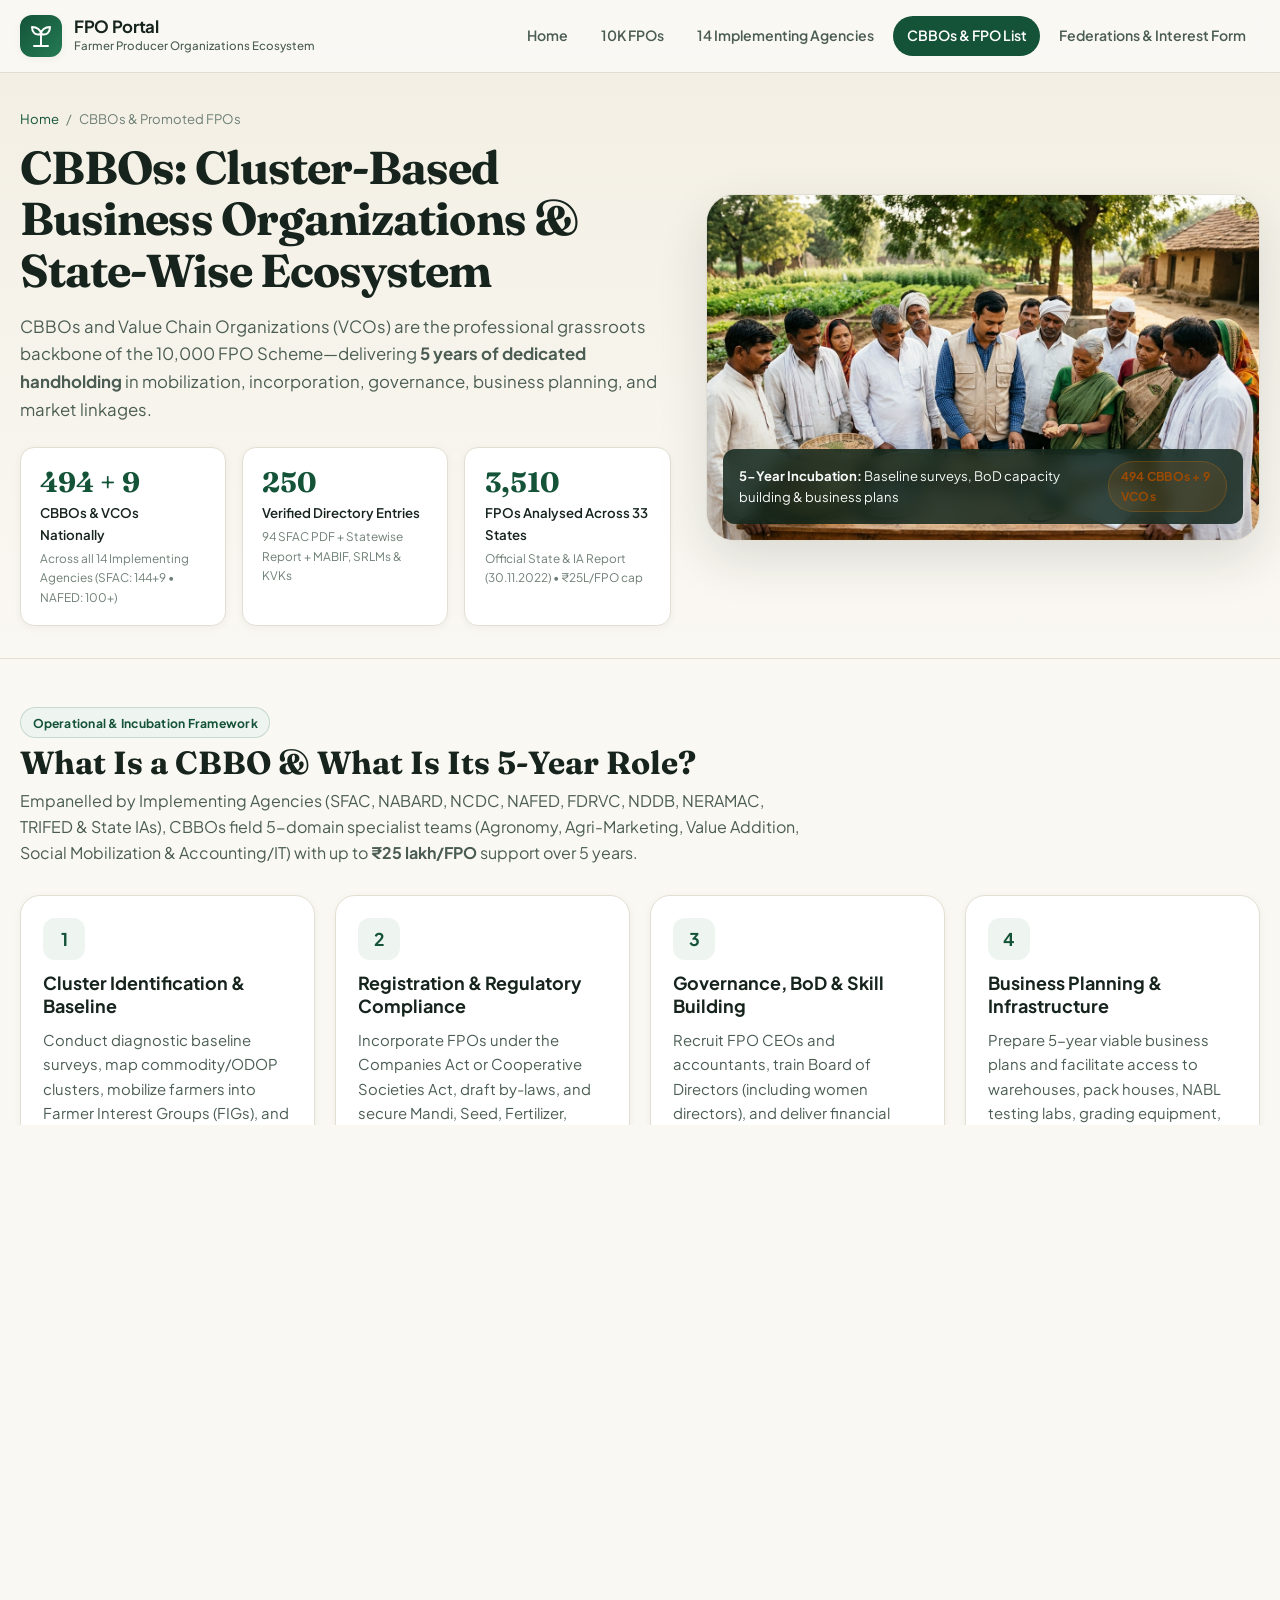
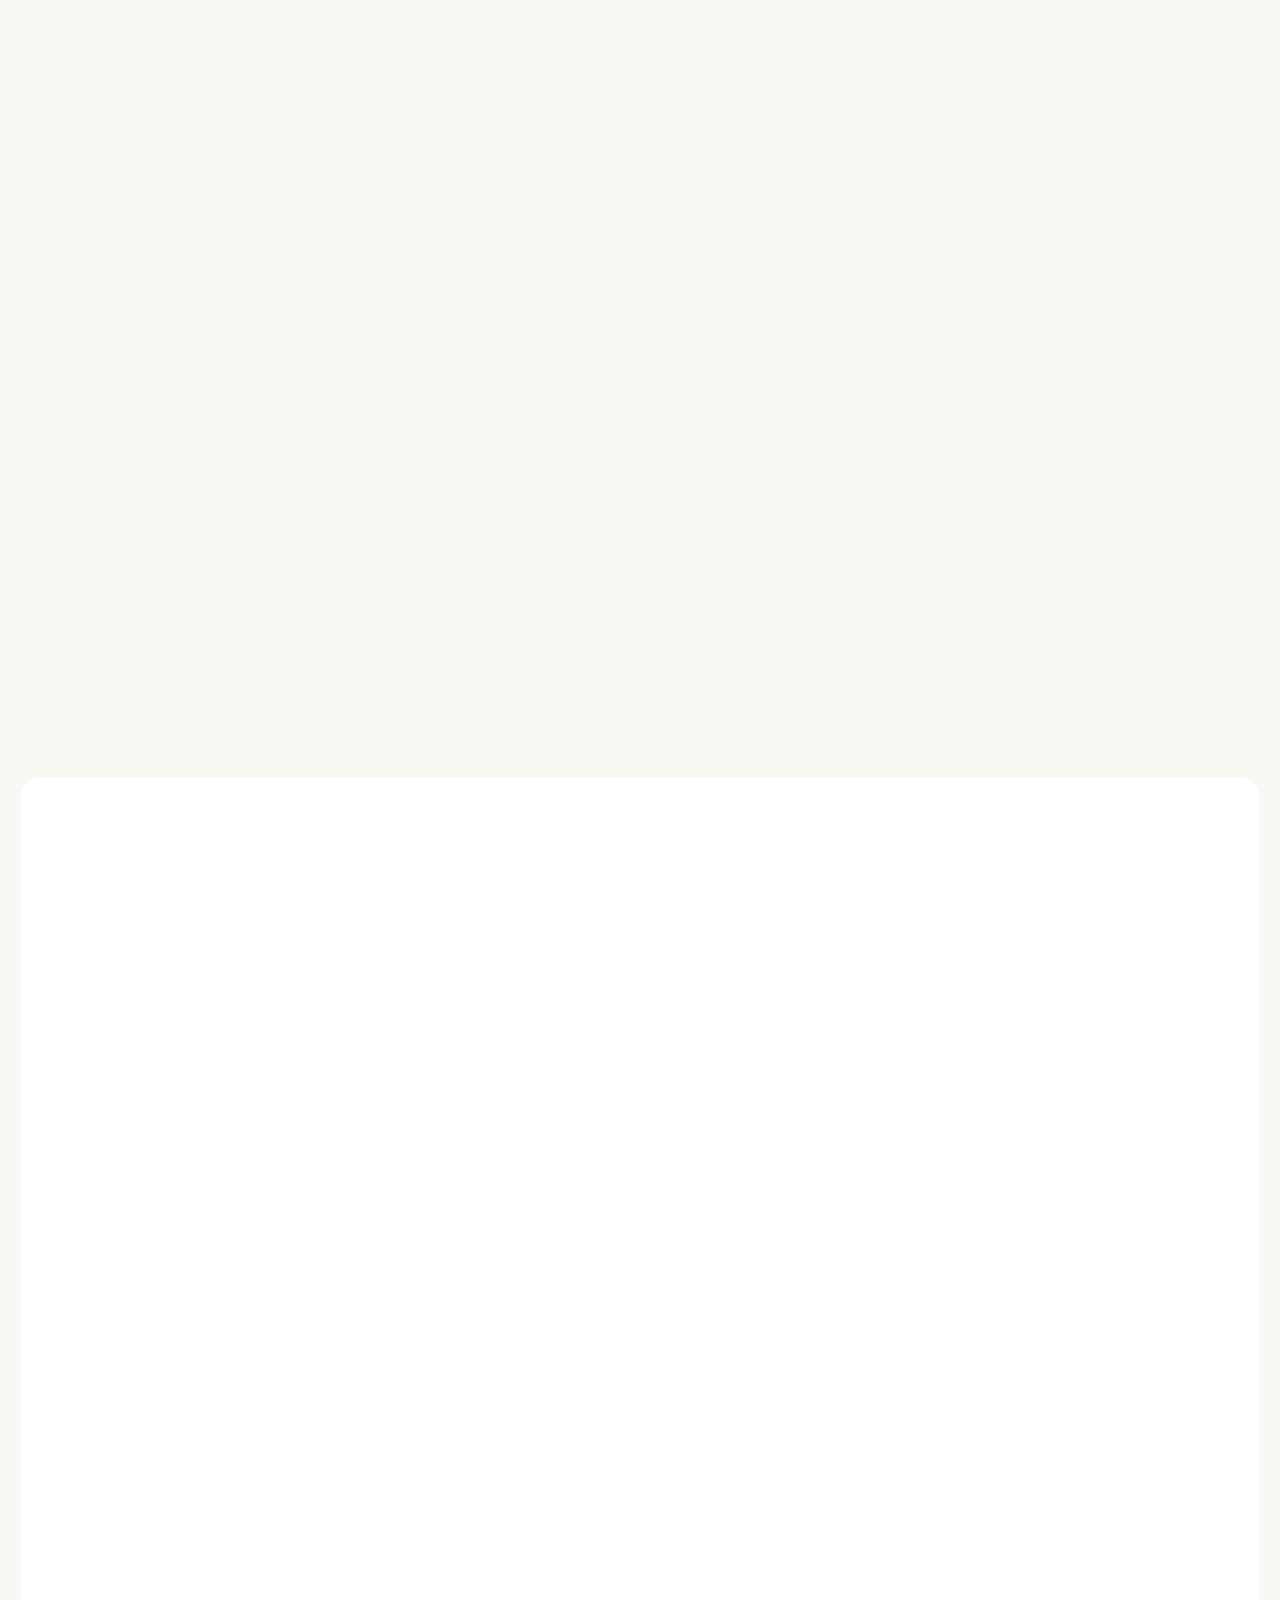
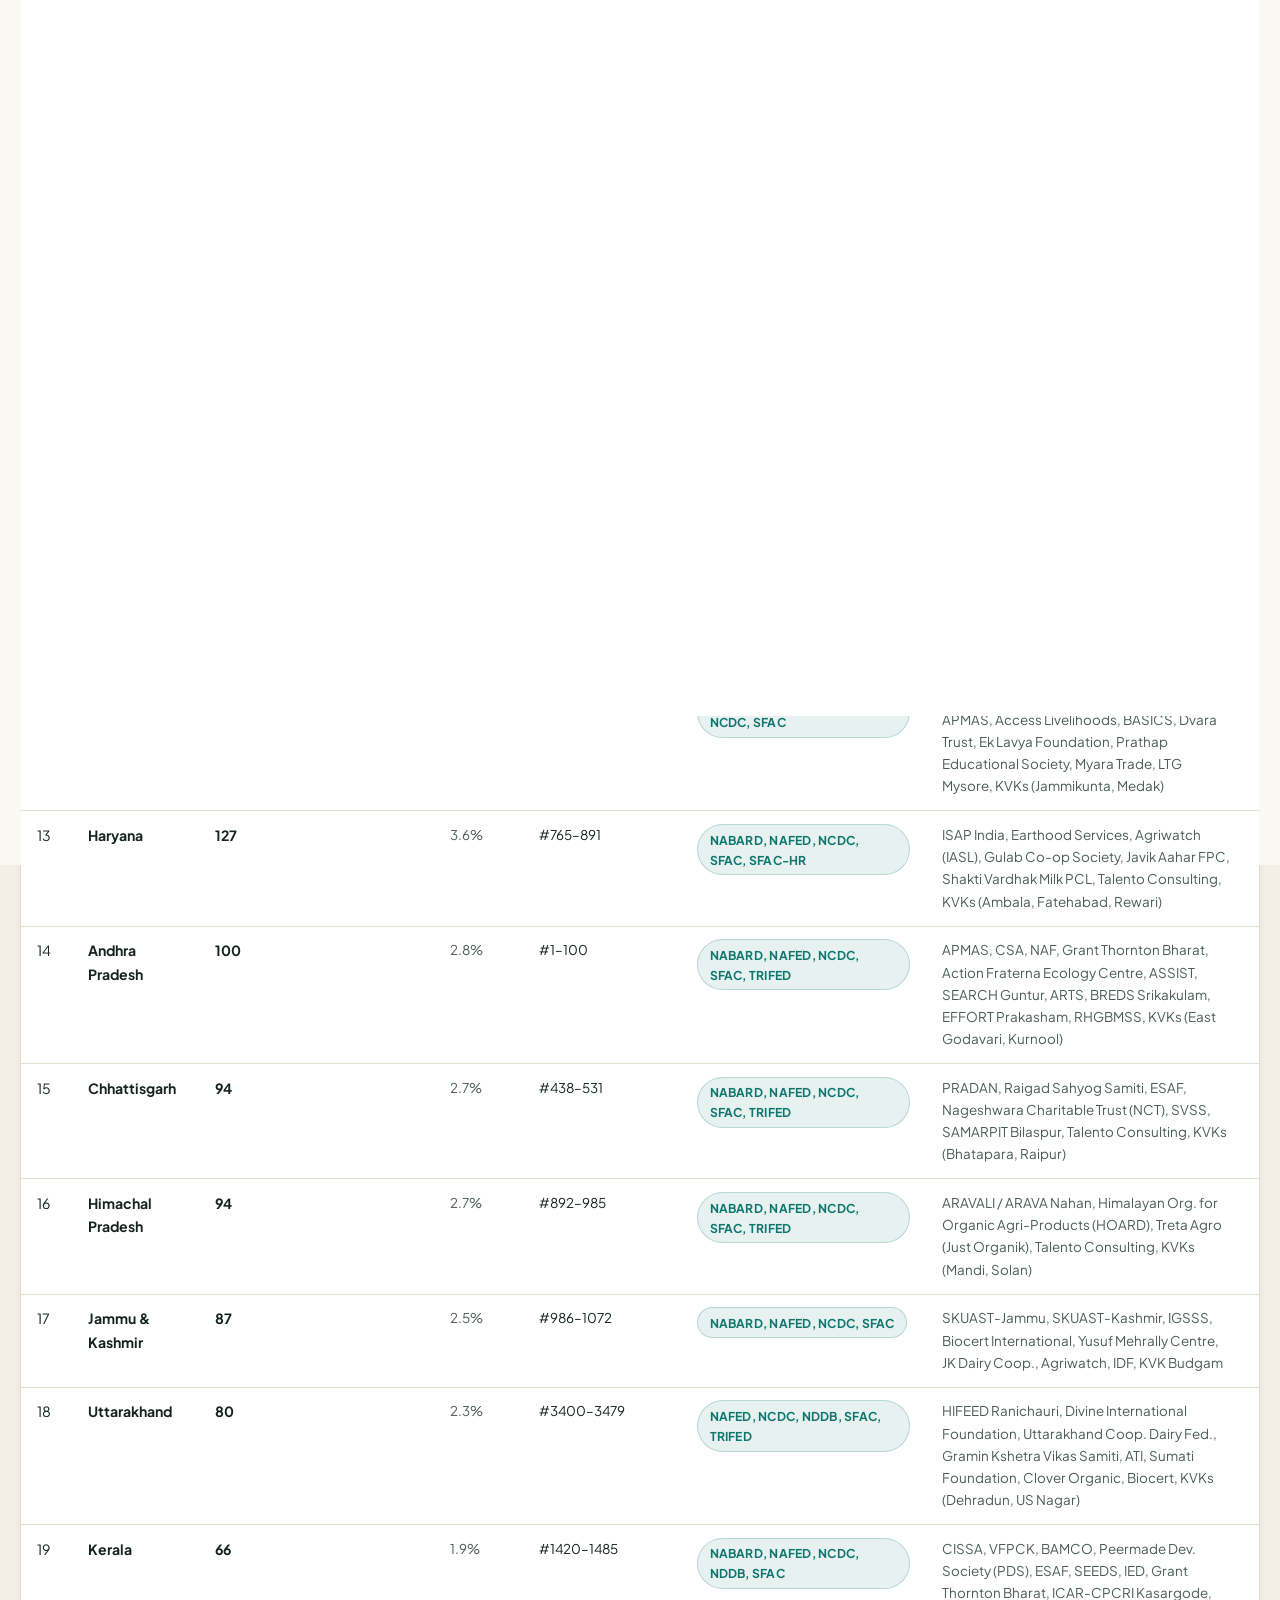
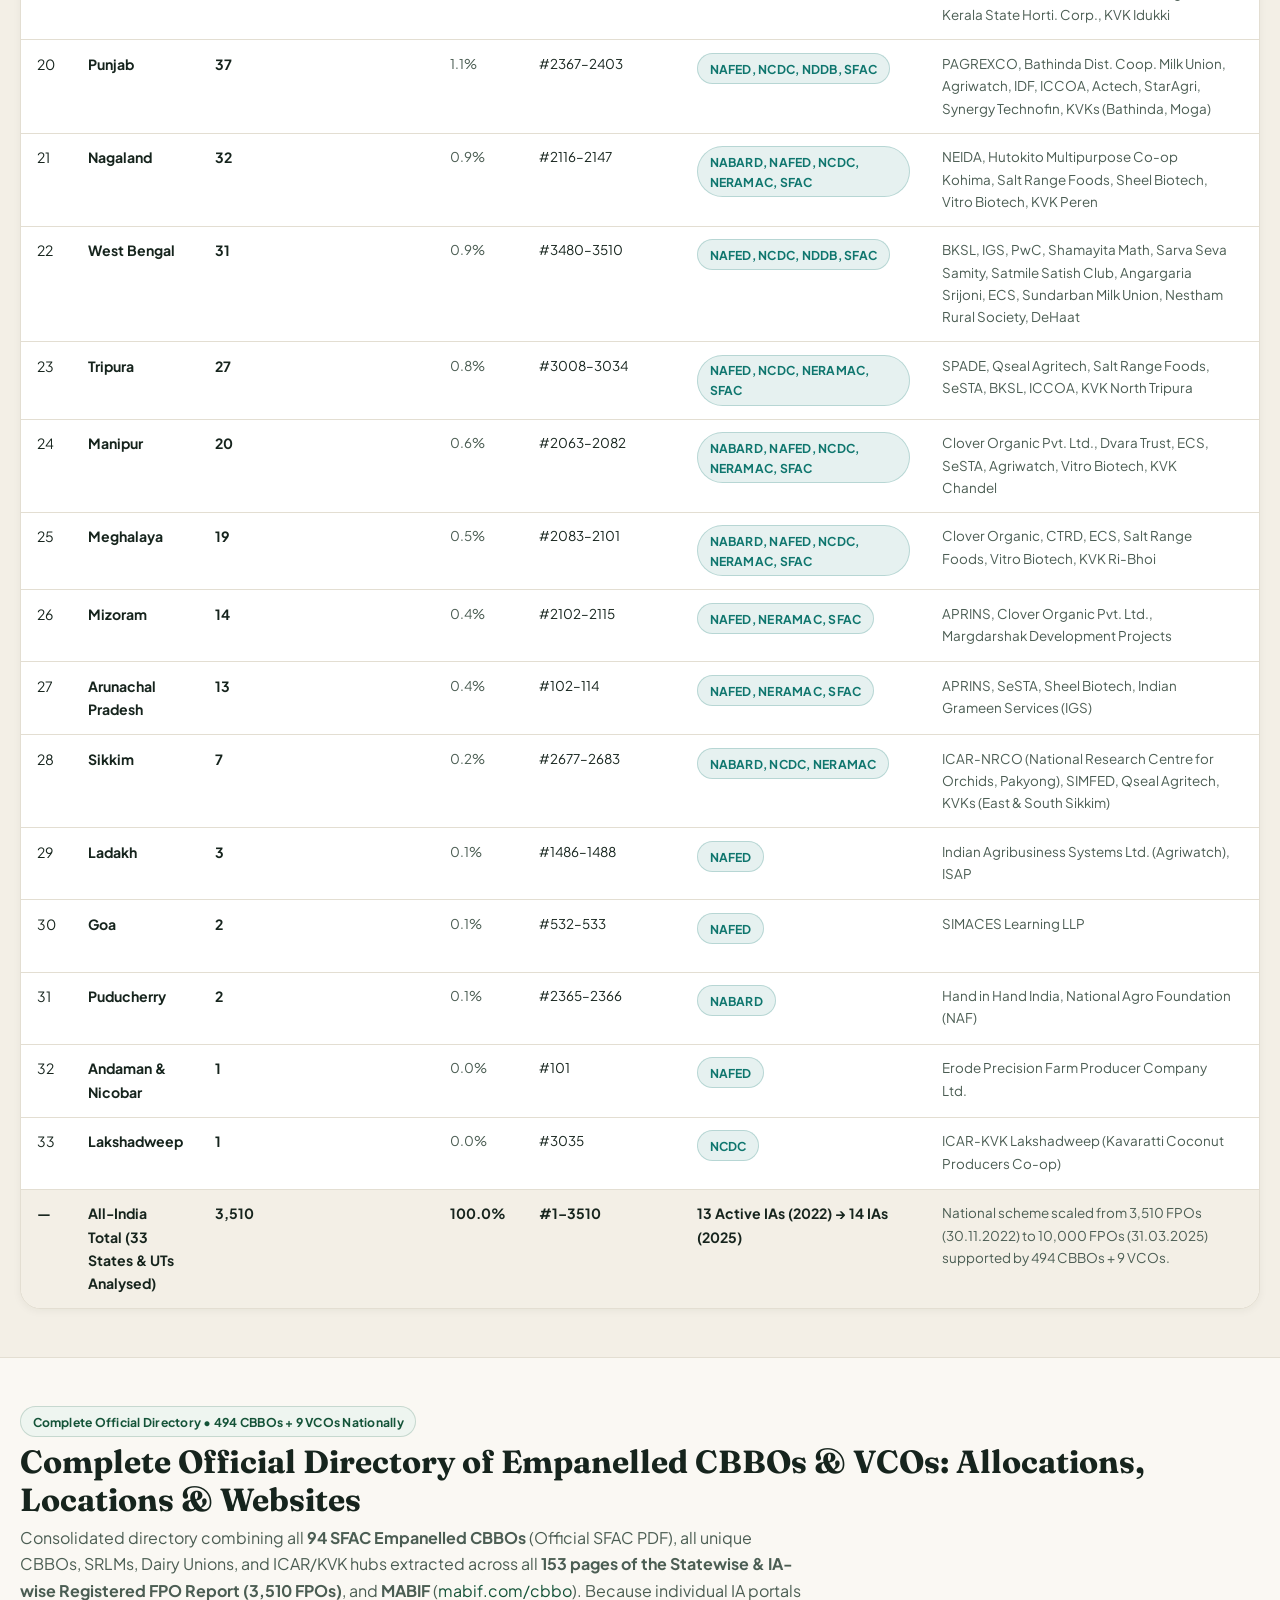
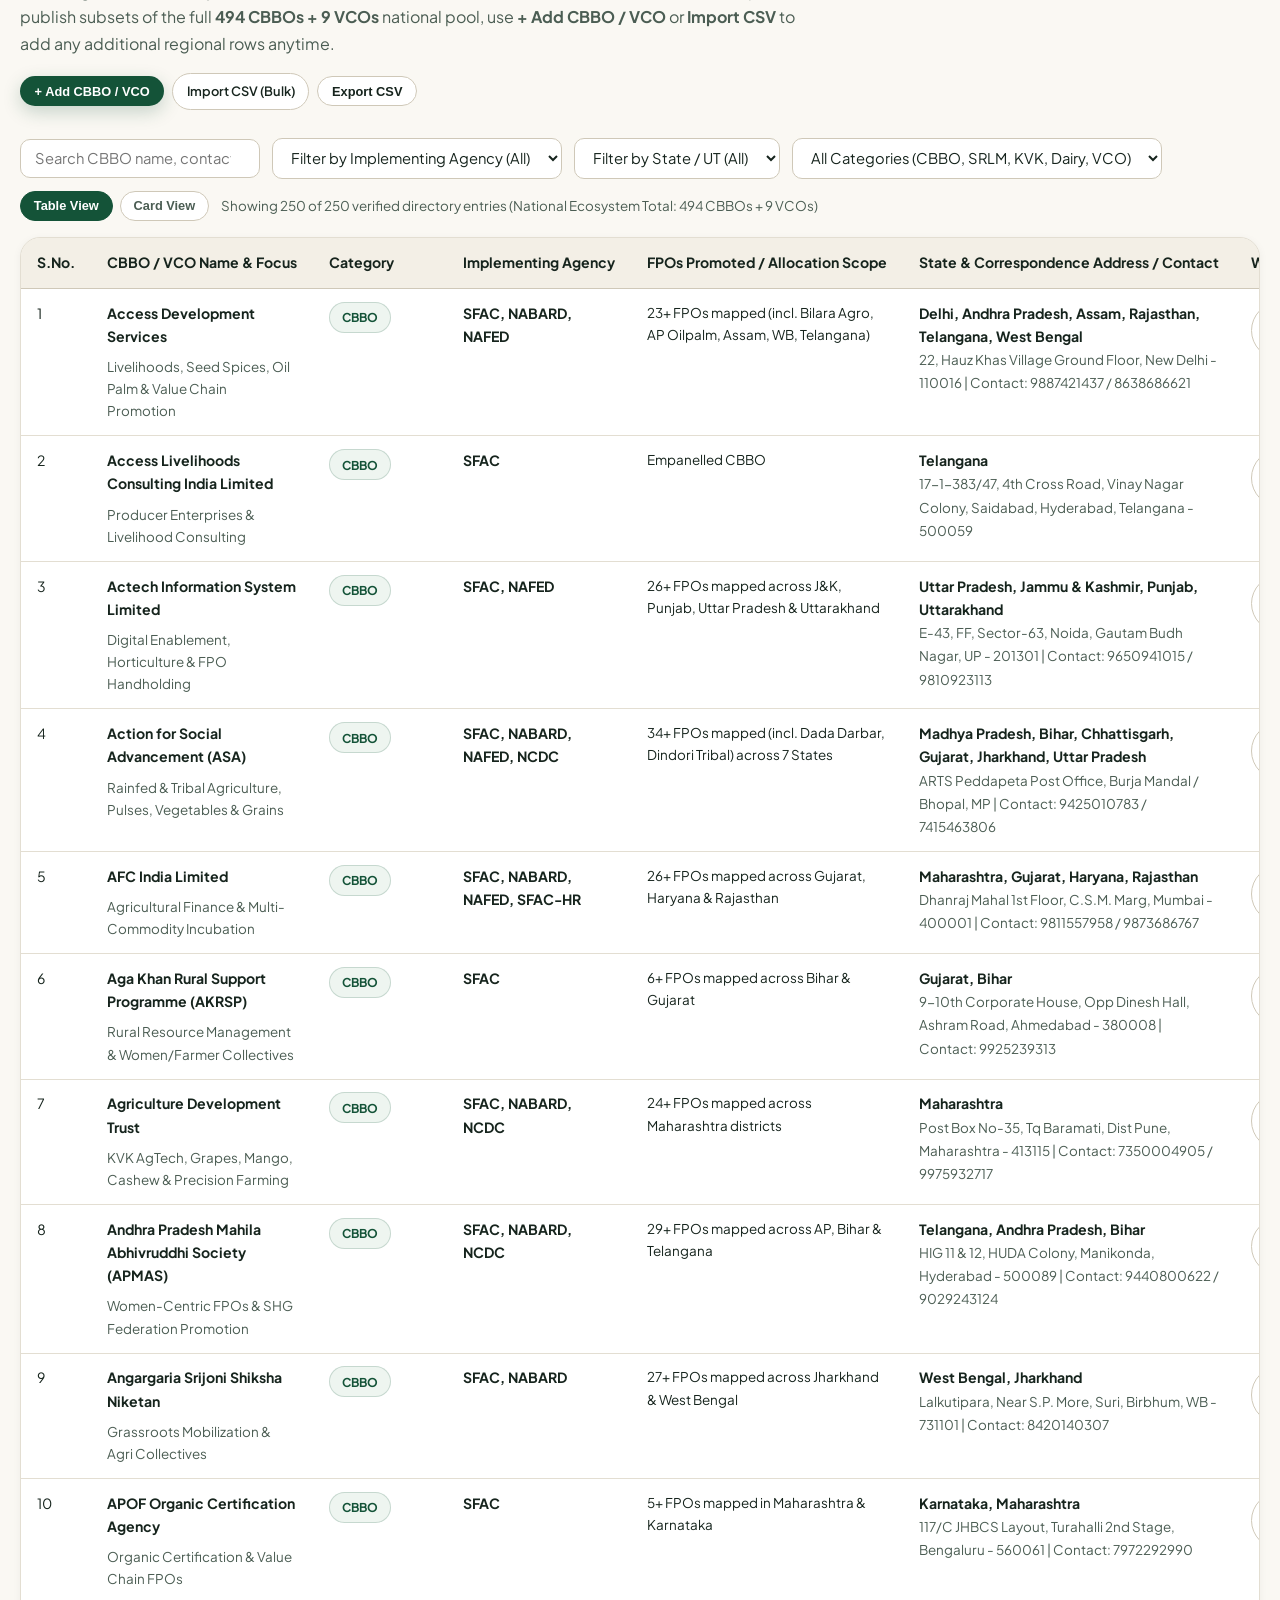
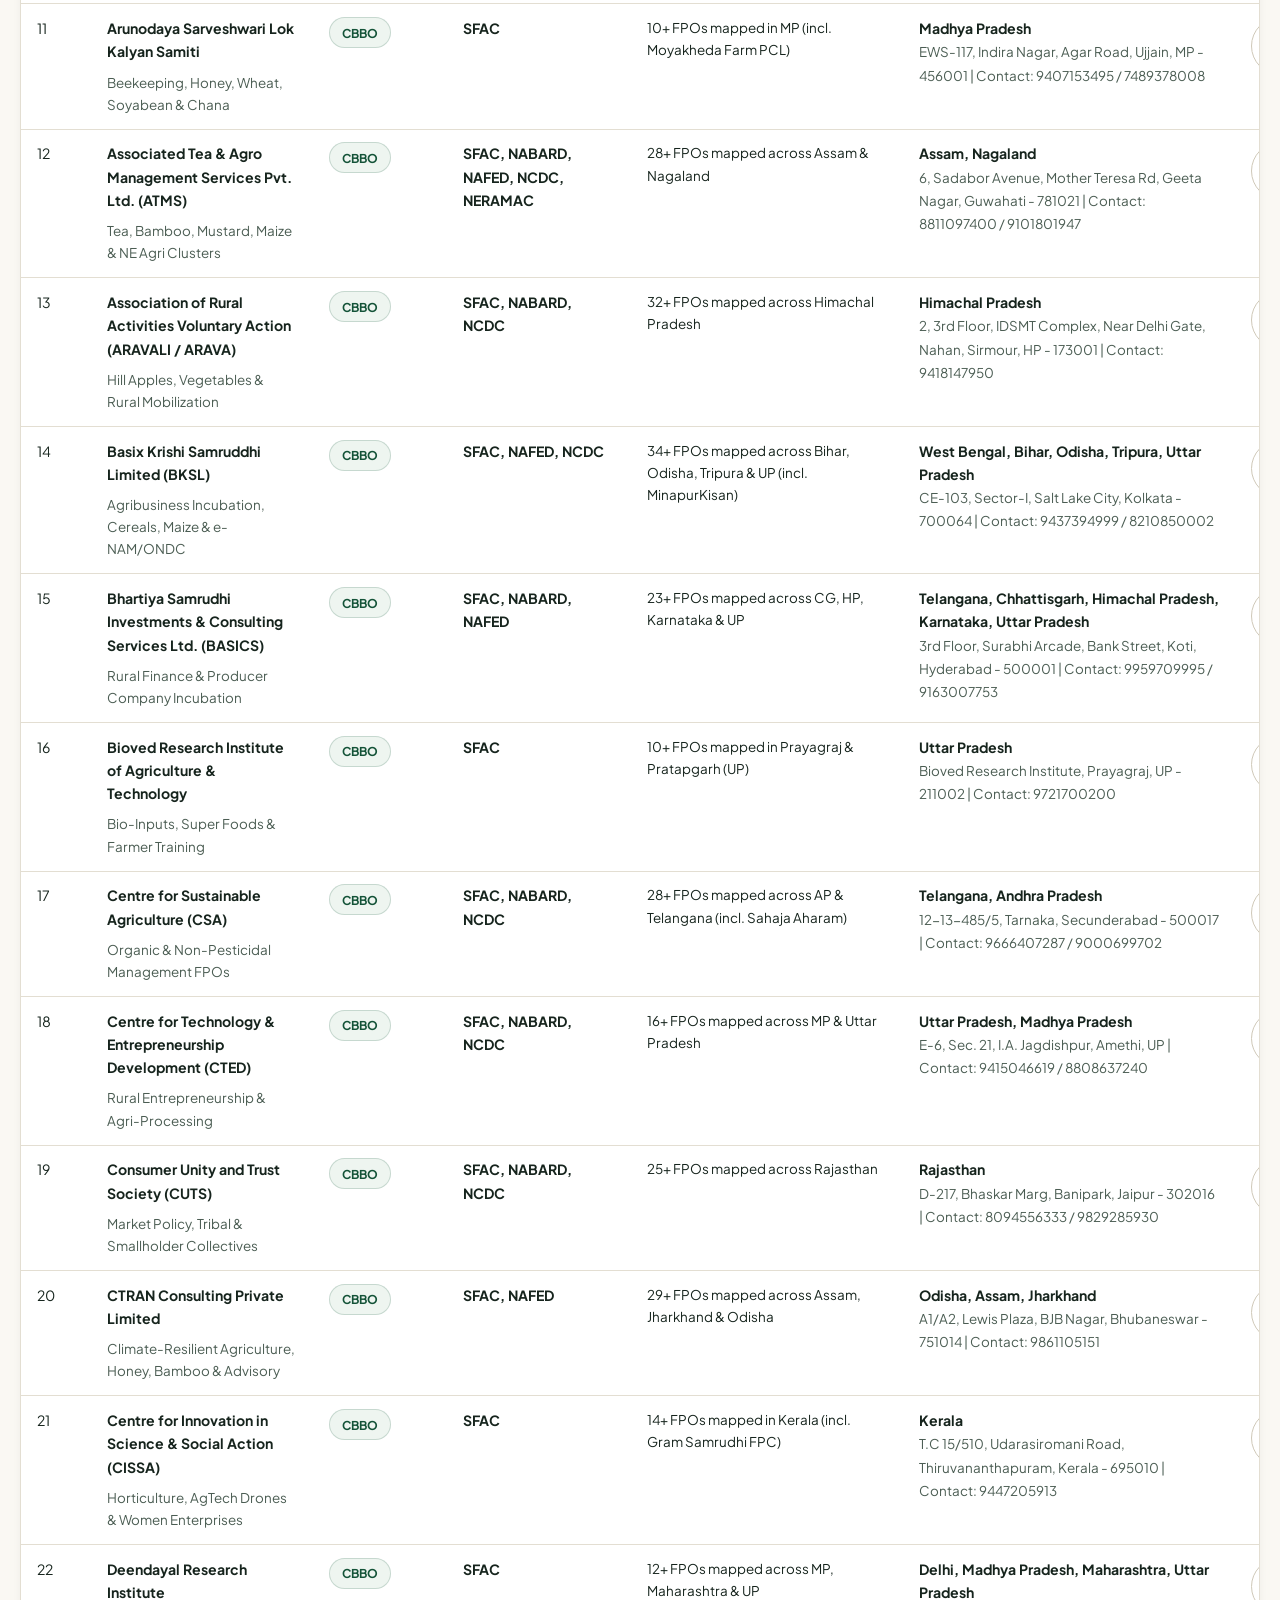
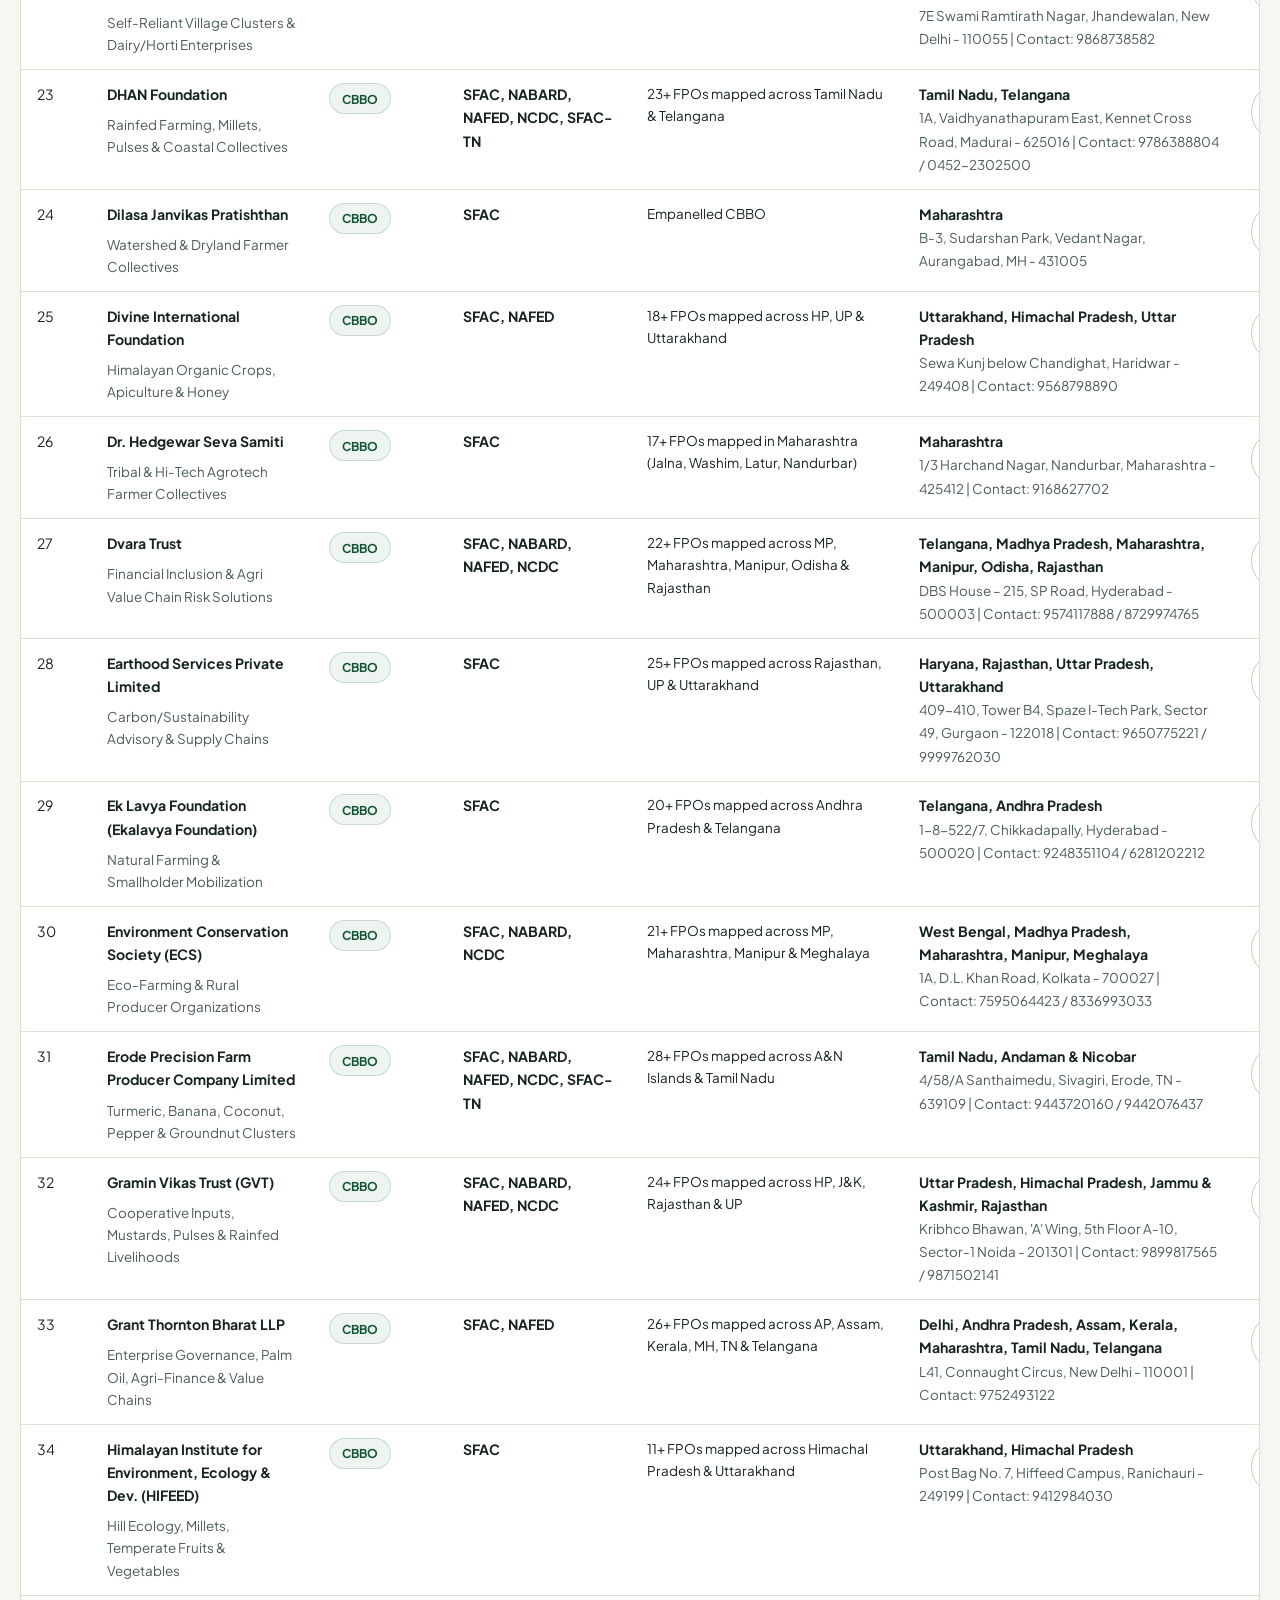
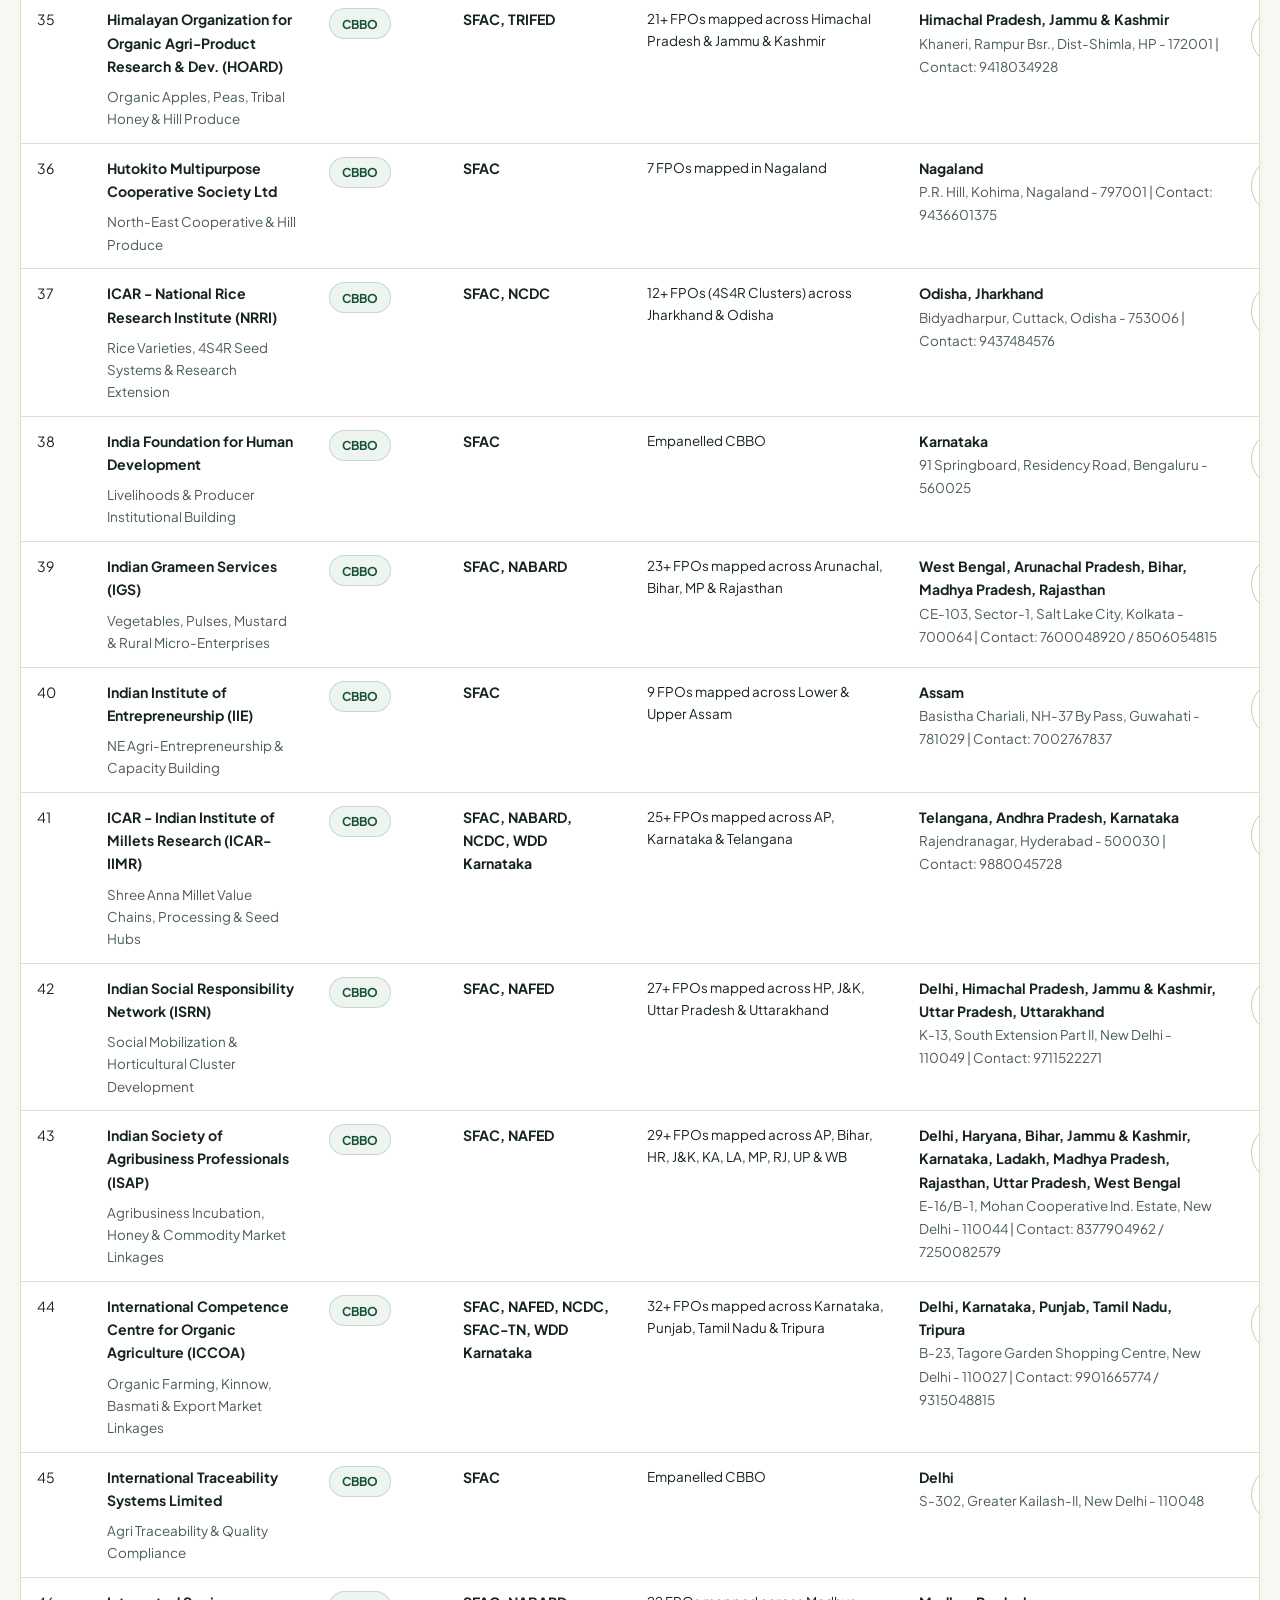
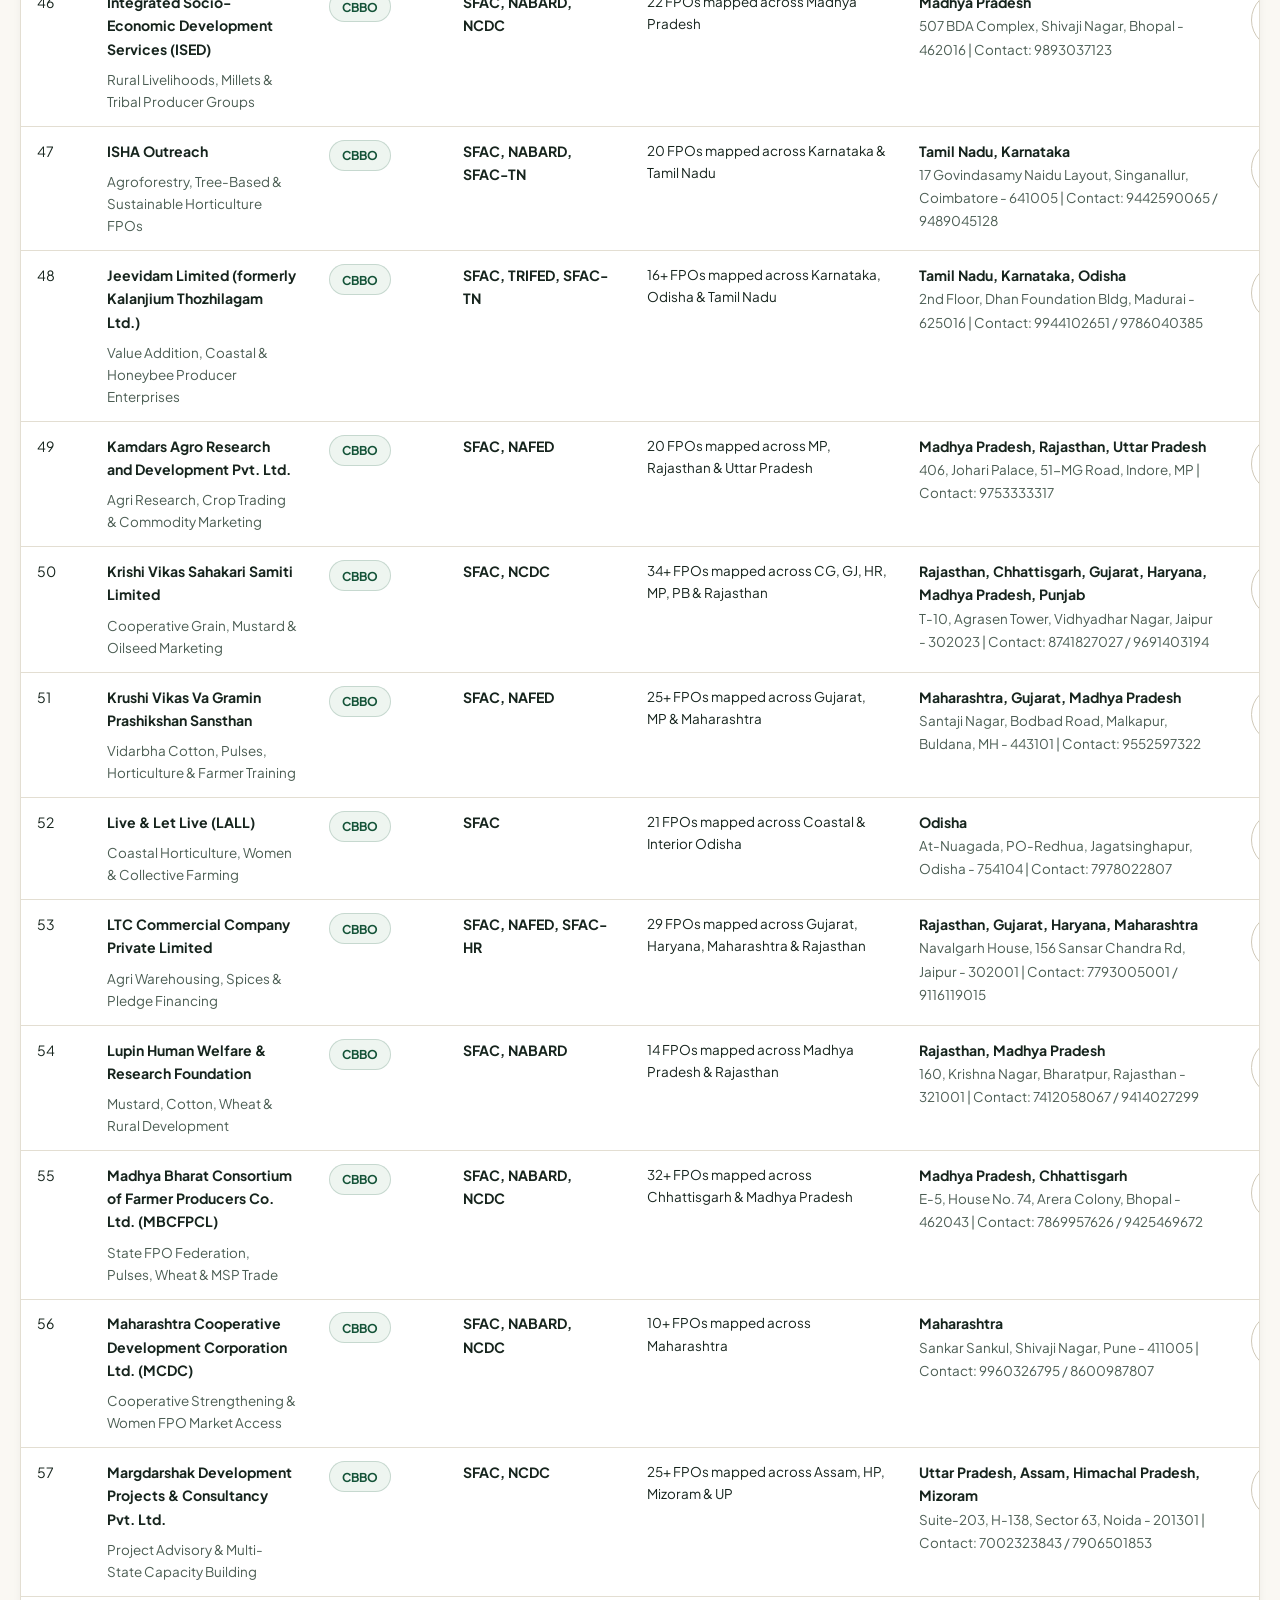
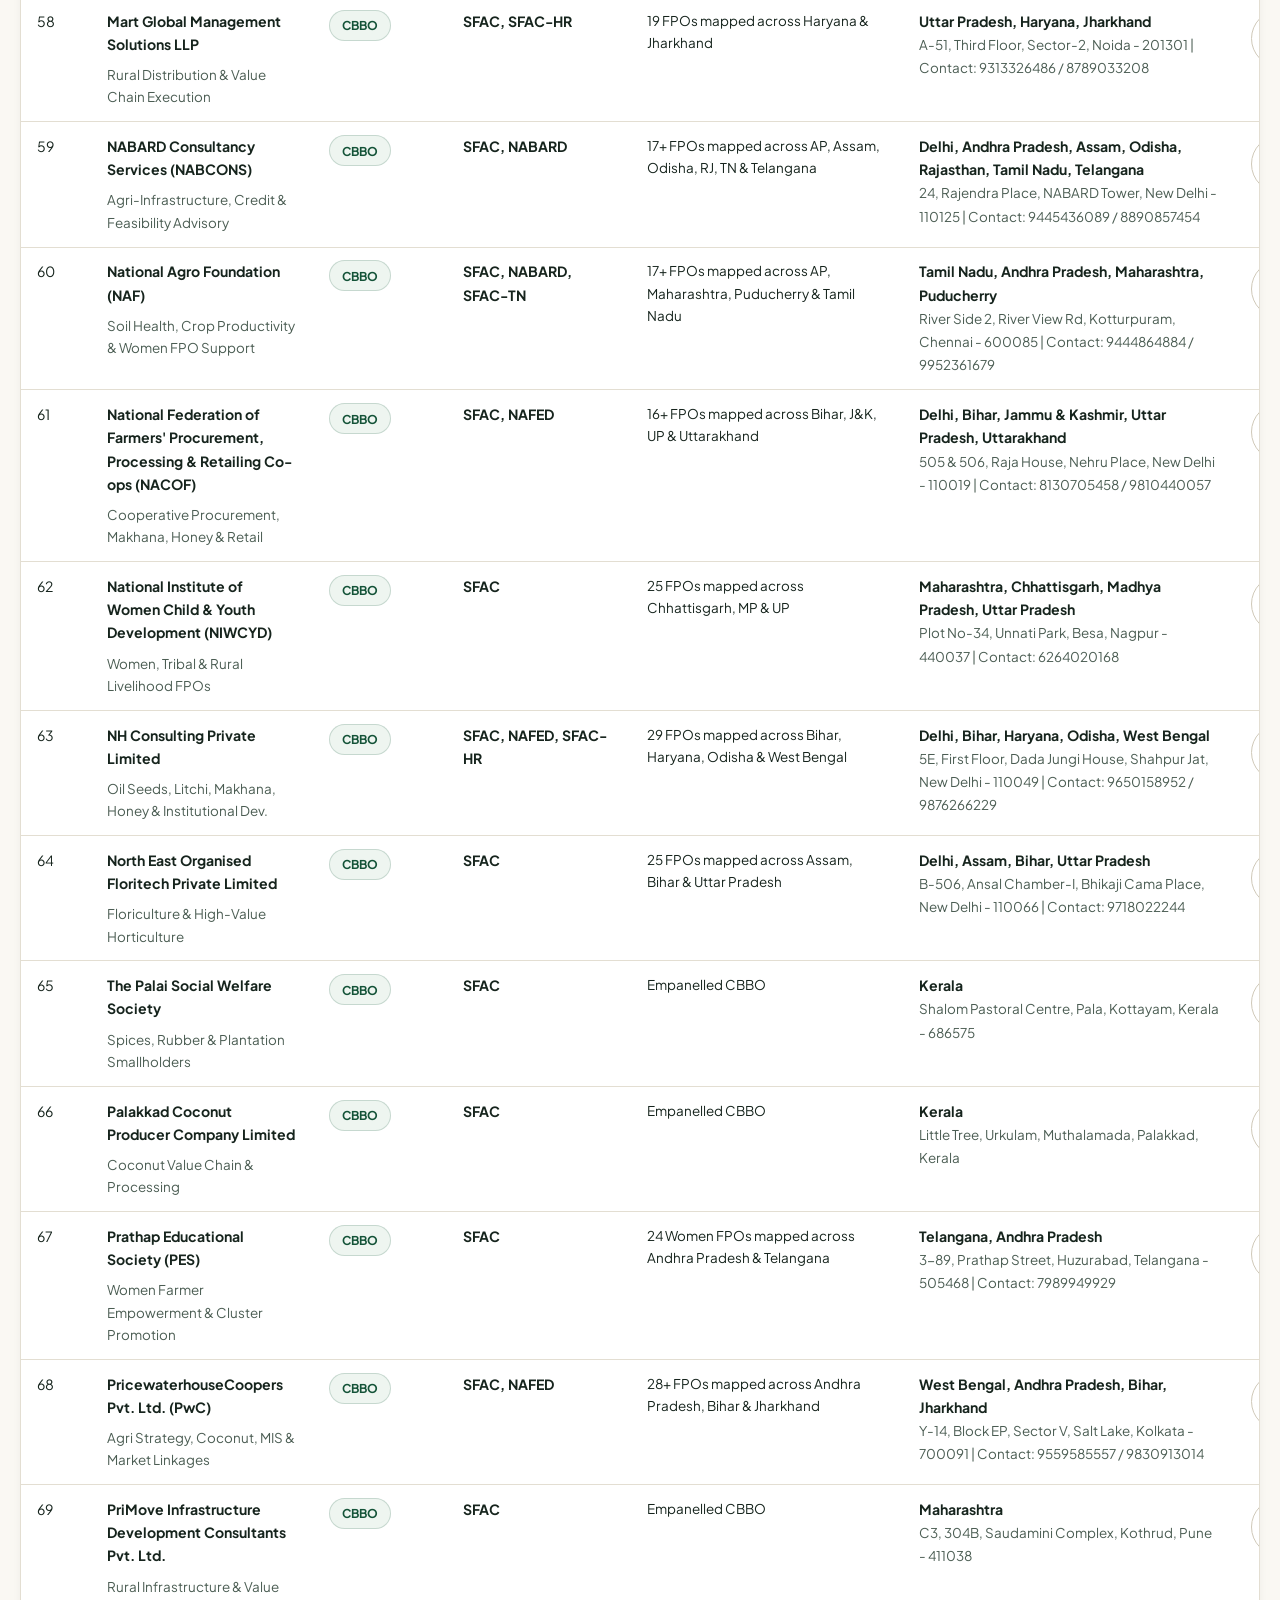
==== commit 35d62be3: "Update cbbos.html" ====
--- a/cbbos.html
+++ b/cbbos.html
@@ -321,16 +321,6 @@
         <div class="card-grid-2" id="cbbo-list-mount"></div>
       </div>
     </section>
-
-    <!-- Statewise FPO Registry Explorer -->
-    <section class="section" id="fpo-registry">
-      <div class="container">
-        <div class="section-header">
-          <div>
-            <span class="badge badge-green">Statewise FPO Registry &amp; 2024–25 Highlights</span>
-            <h2>Searchable List of Promoted FPOs Across States</h2>
-            <p>Browse verified FPO entries spanning 25+ States/UTs combining the Statewise FPO Registry and top-performing 10K Scheme / NBHM FPOs, with built-in support to add more FPOs for future updates.</p>
-          </div>
           <div style="display:flex; gap:0.5rem; flex-wrap:wrap; align-items:center;">
             <button type="button" class="btn btn-primary btn-sm" id="toggle-add-fpo-btn">+ Add New FPO</button>
             <button type="button" class="btn btn-outline btn-sm" id="export-fpo-csv-btn">Export CSV</button>
@@ -1262,4 +1252,4 @@
     });
   </script>
 </body>
-</html>+</html>
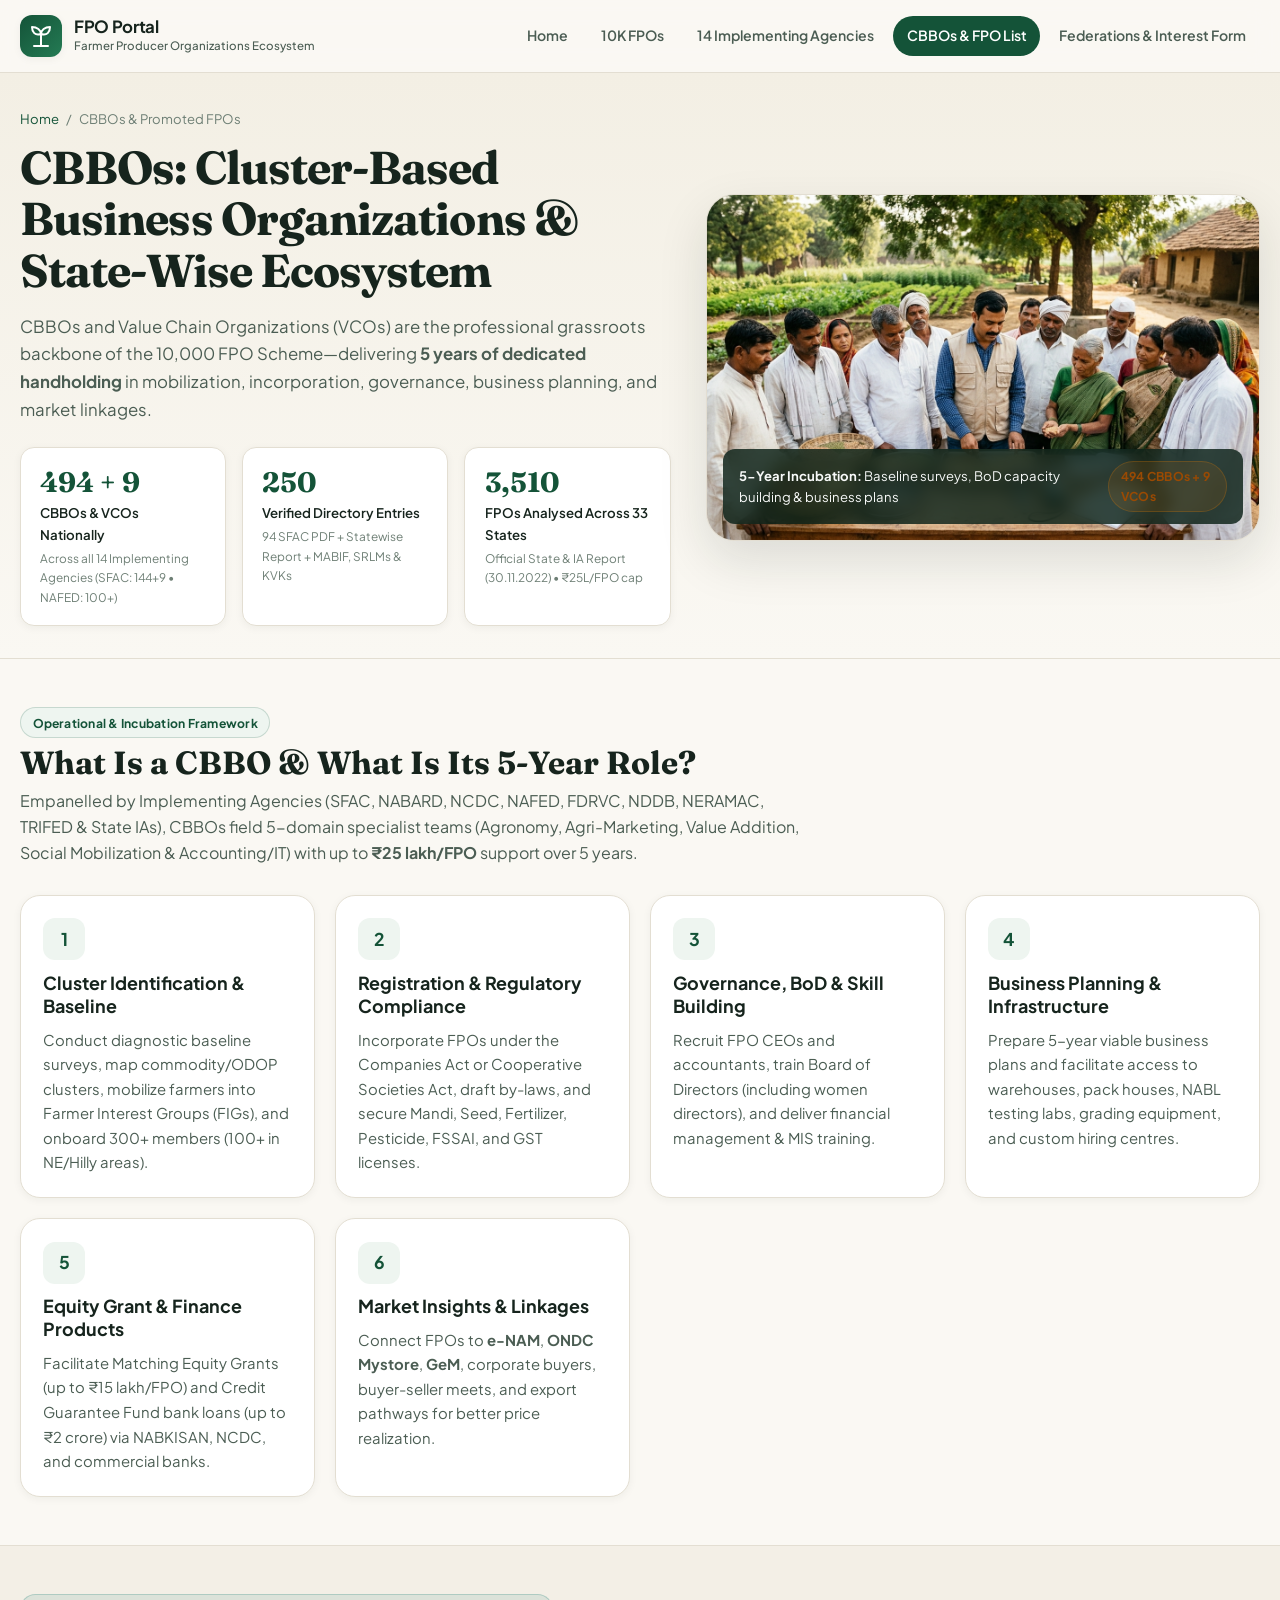
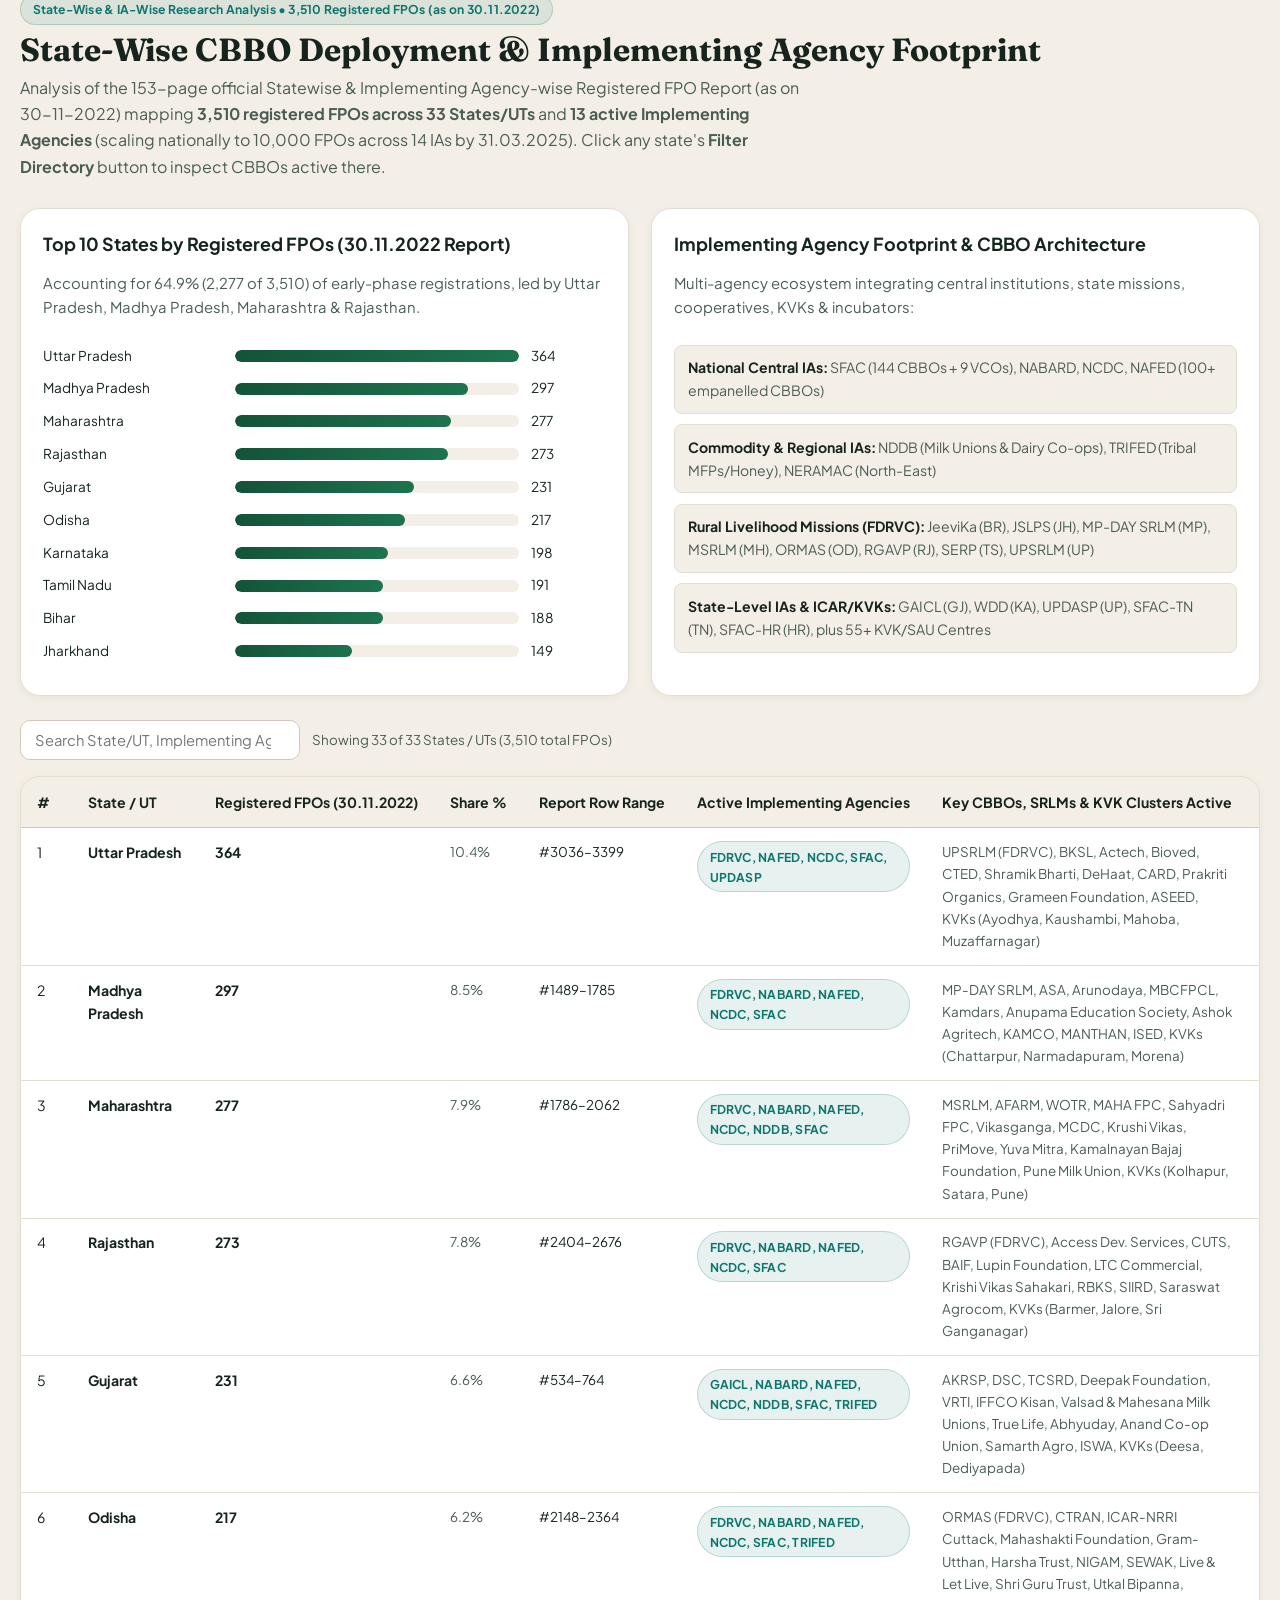
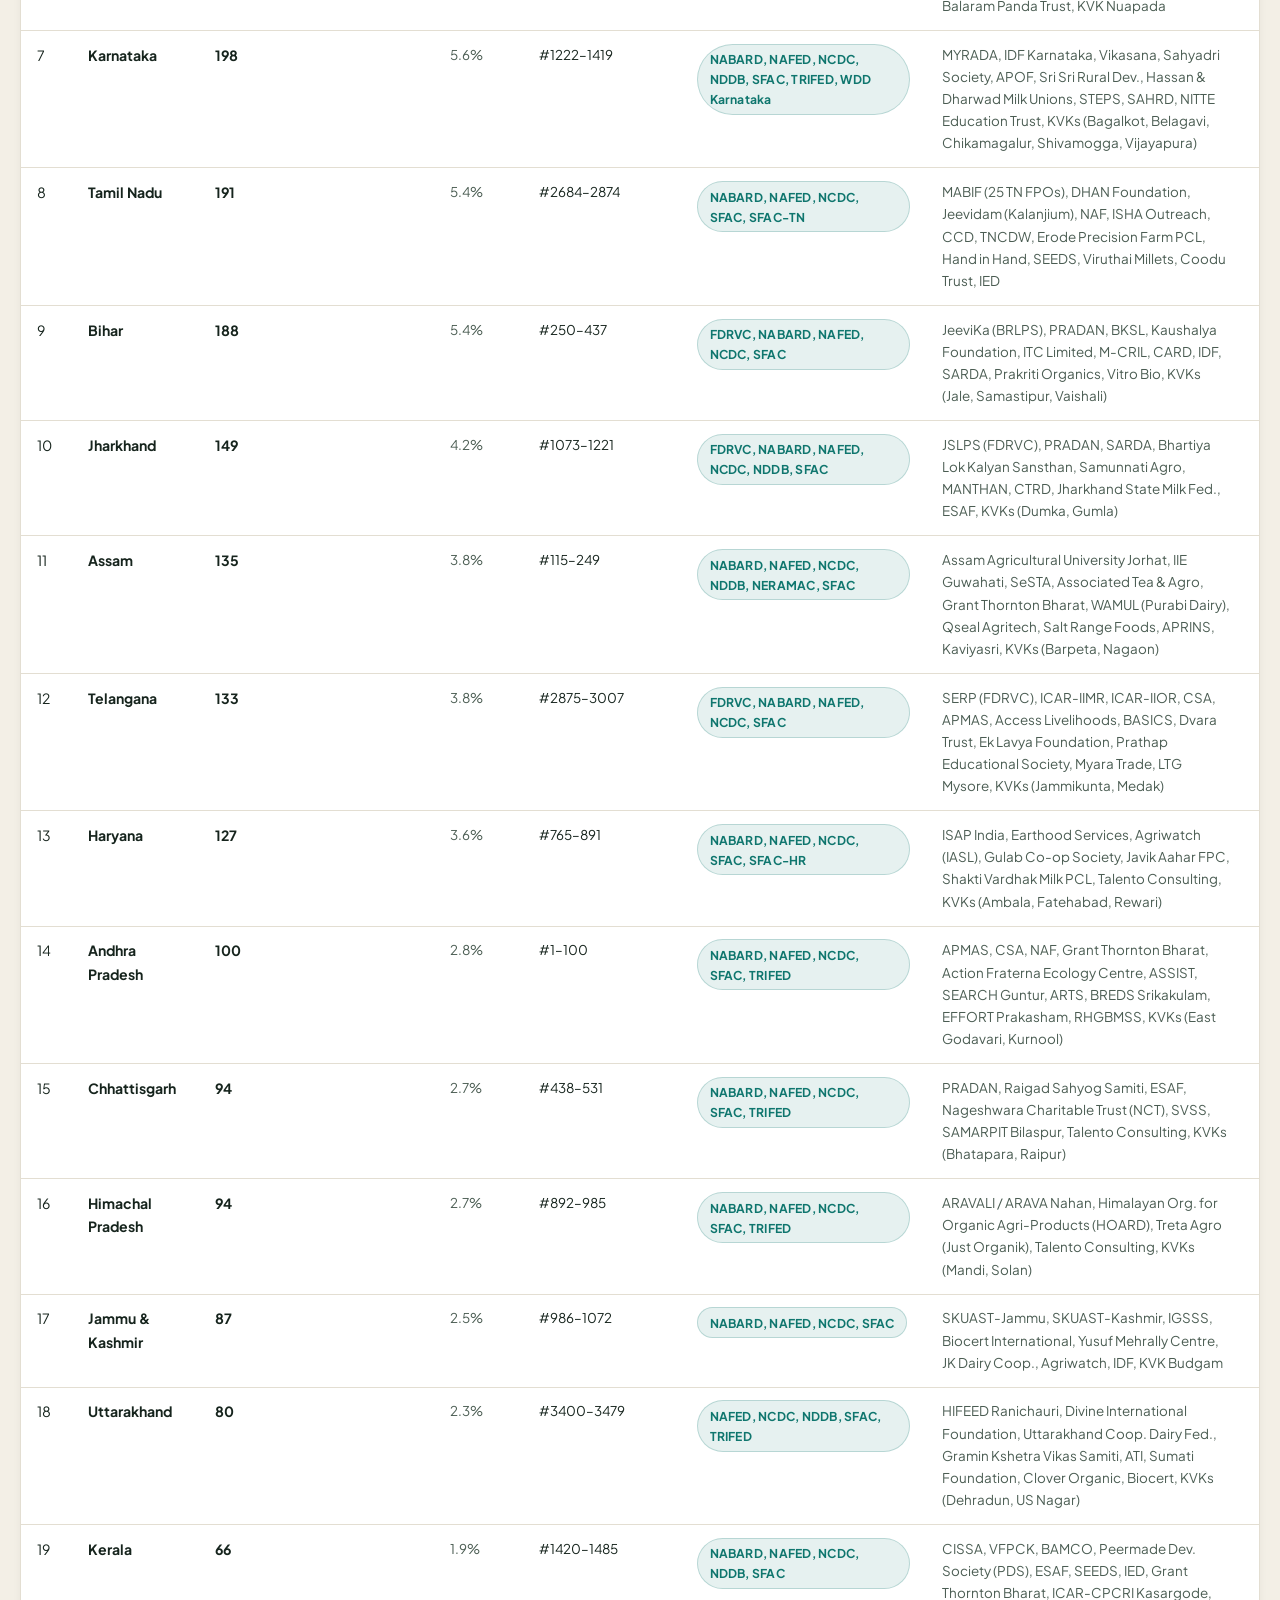
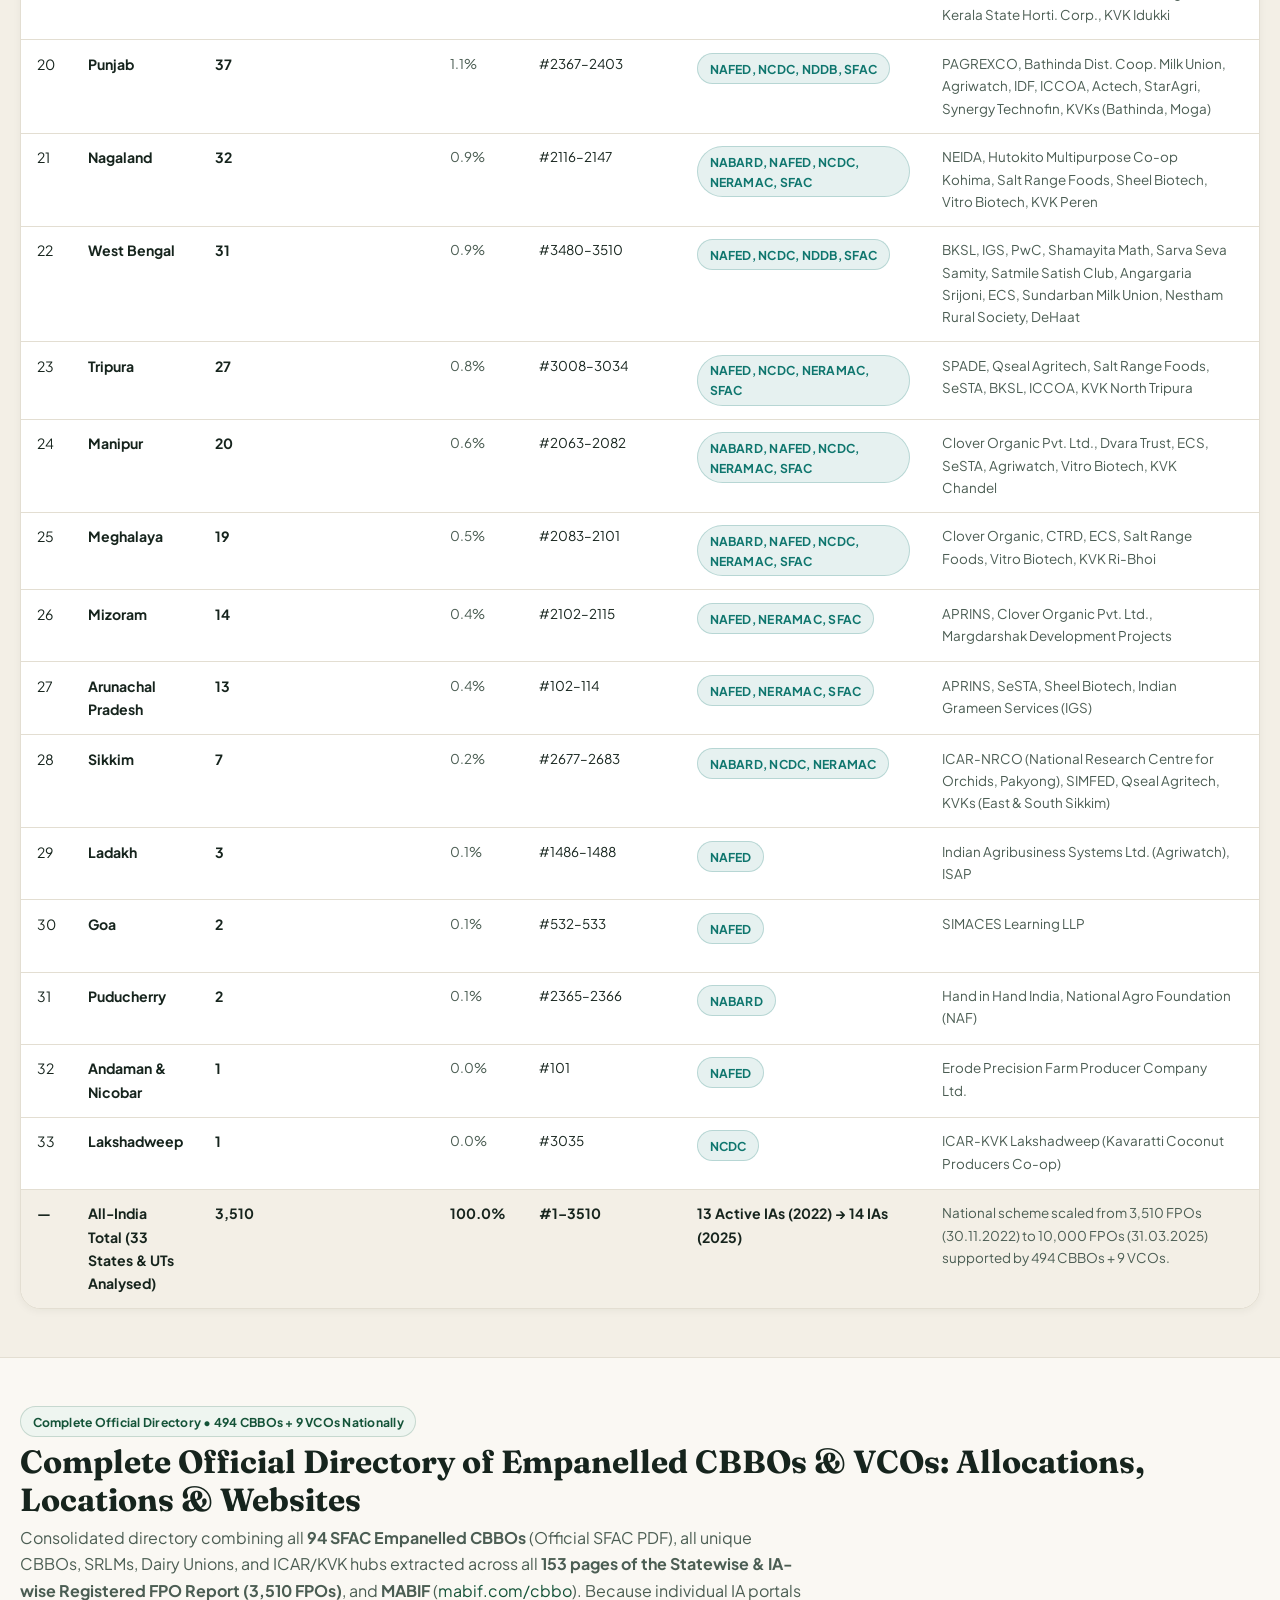
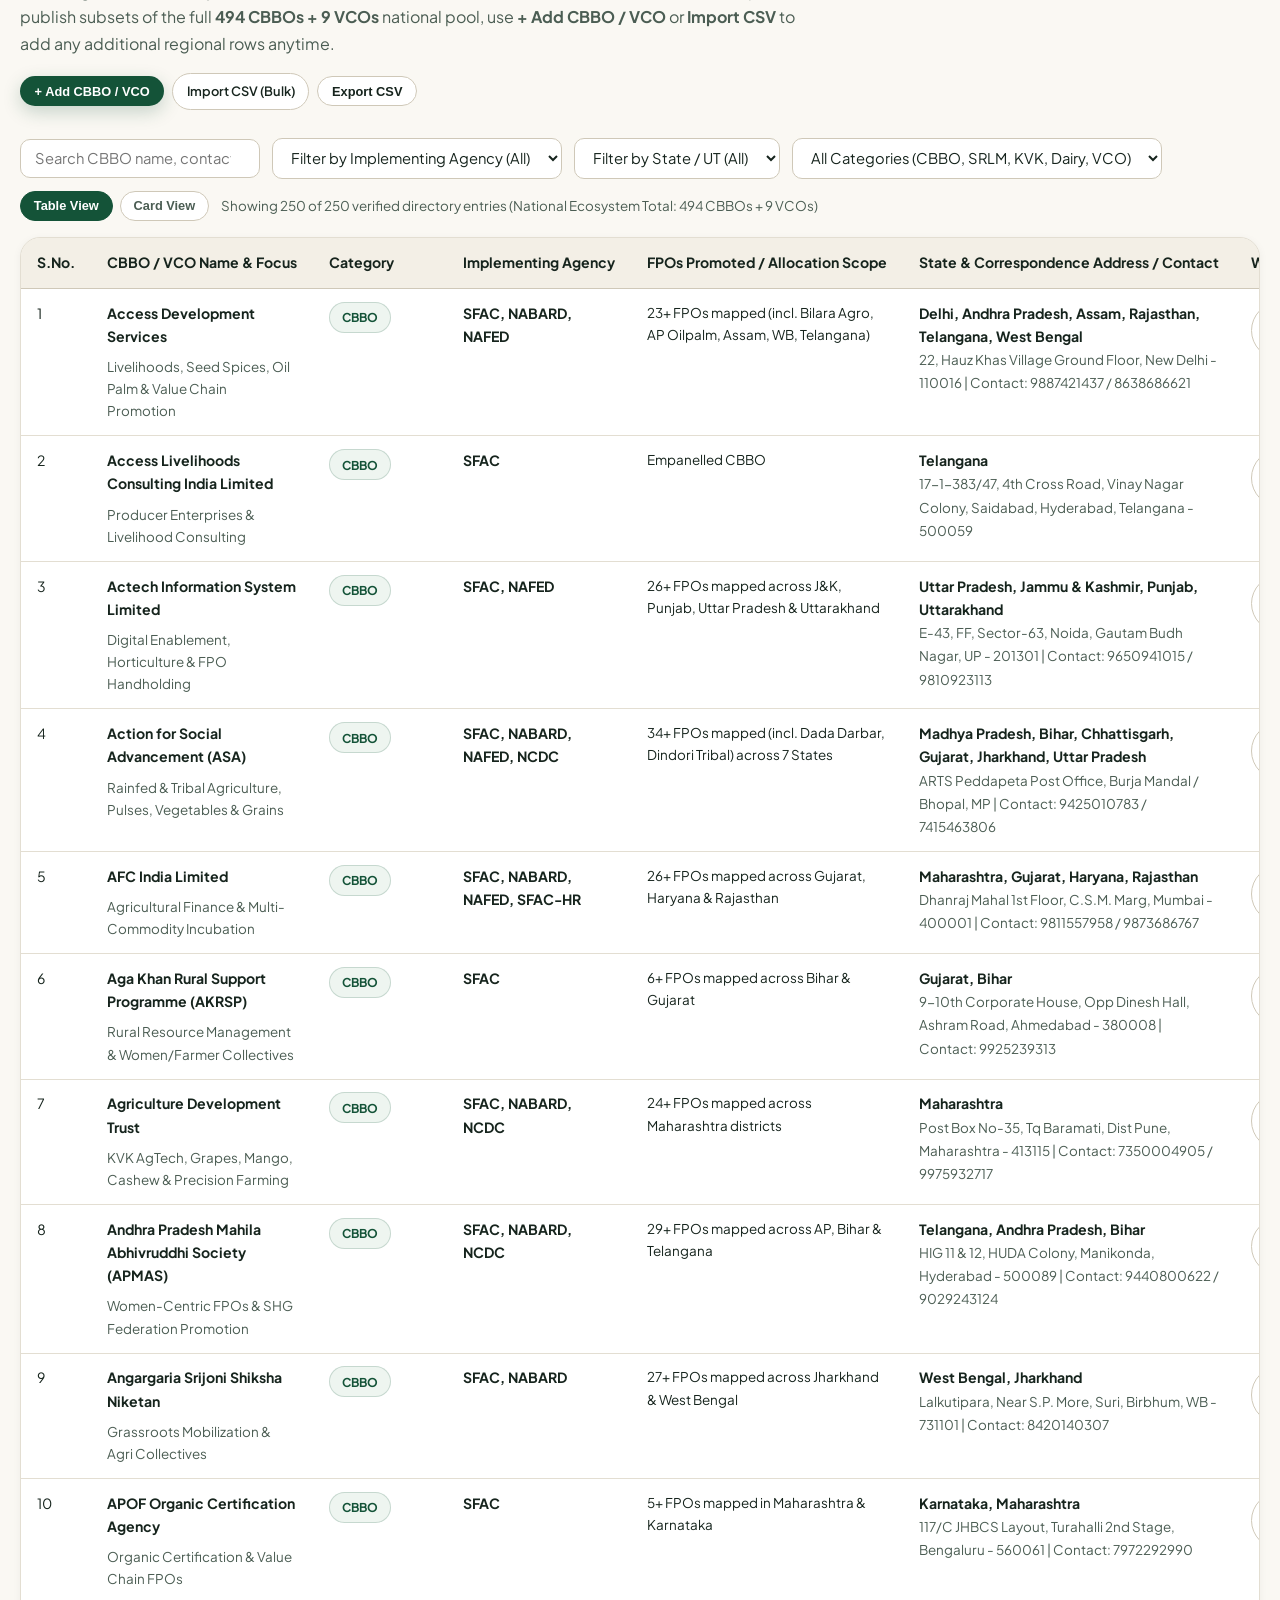
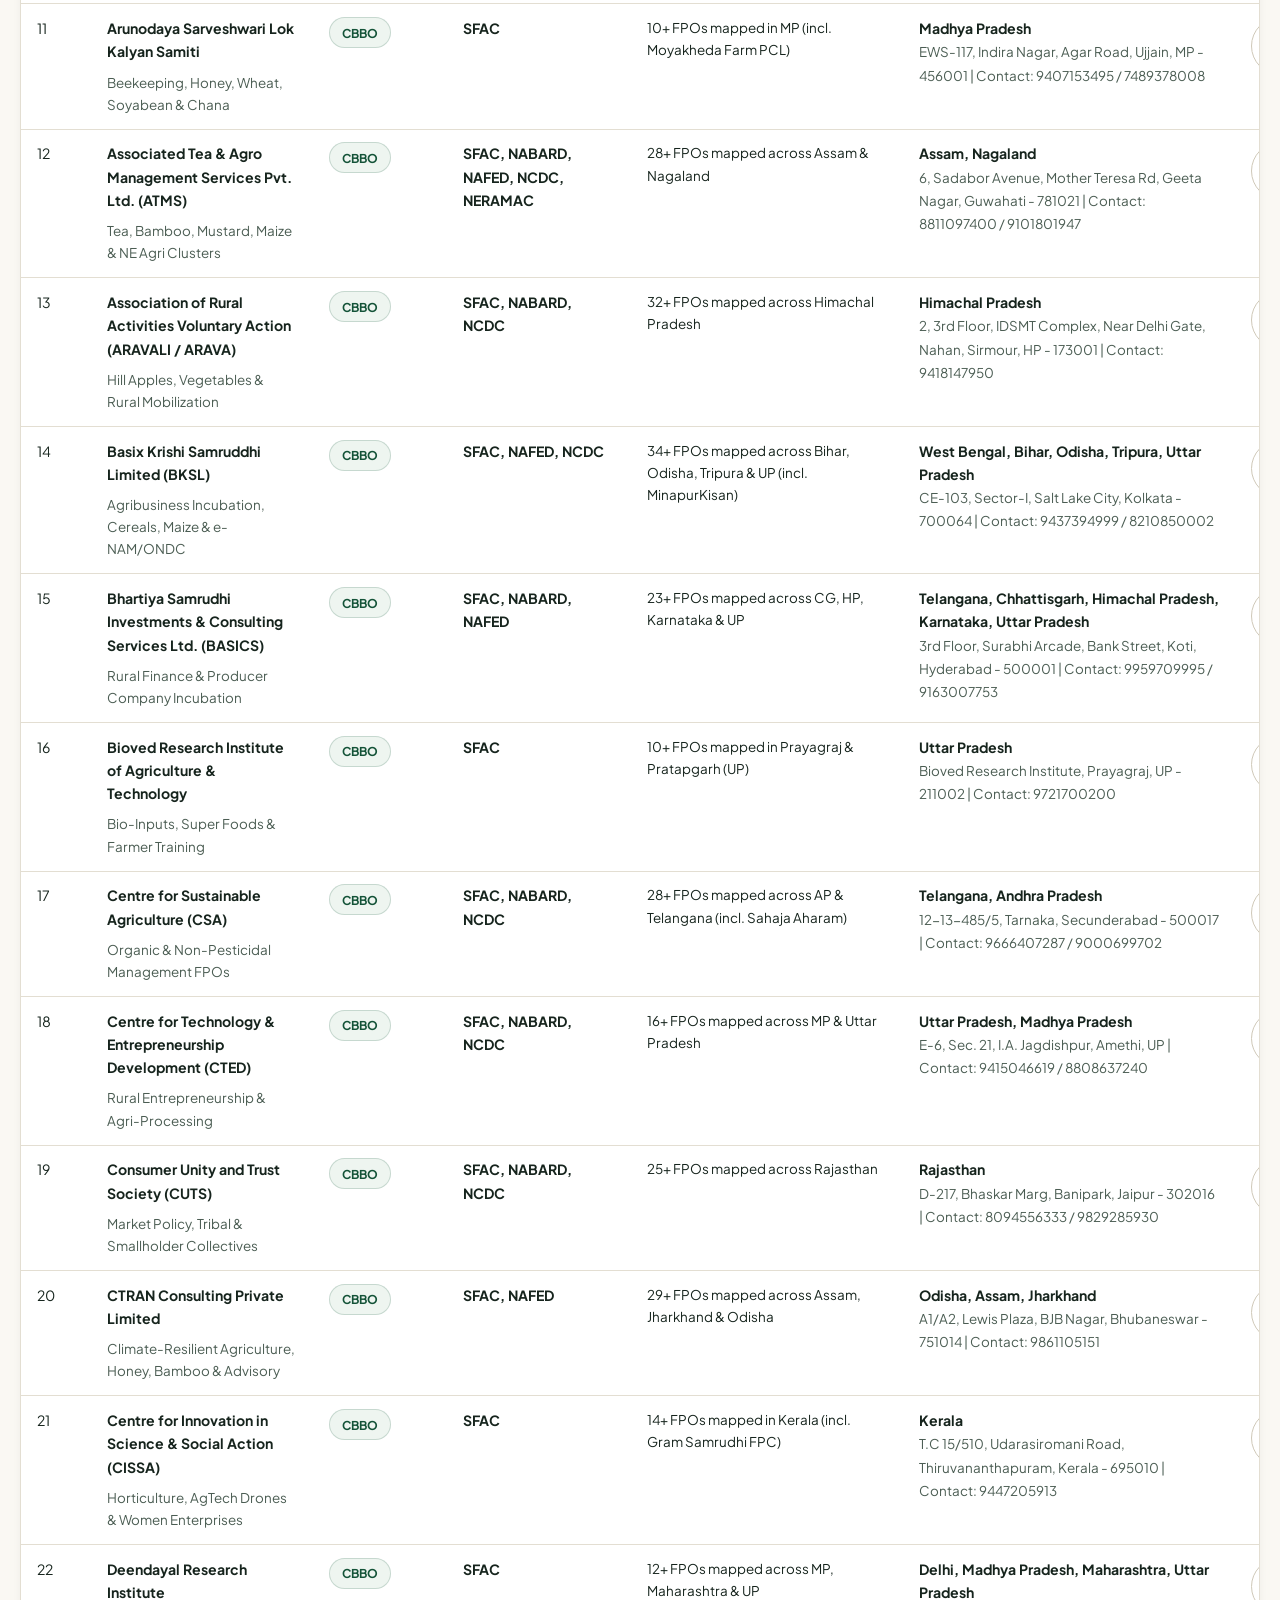
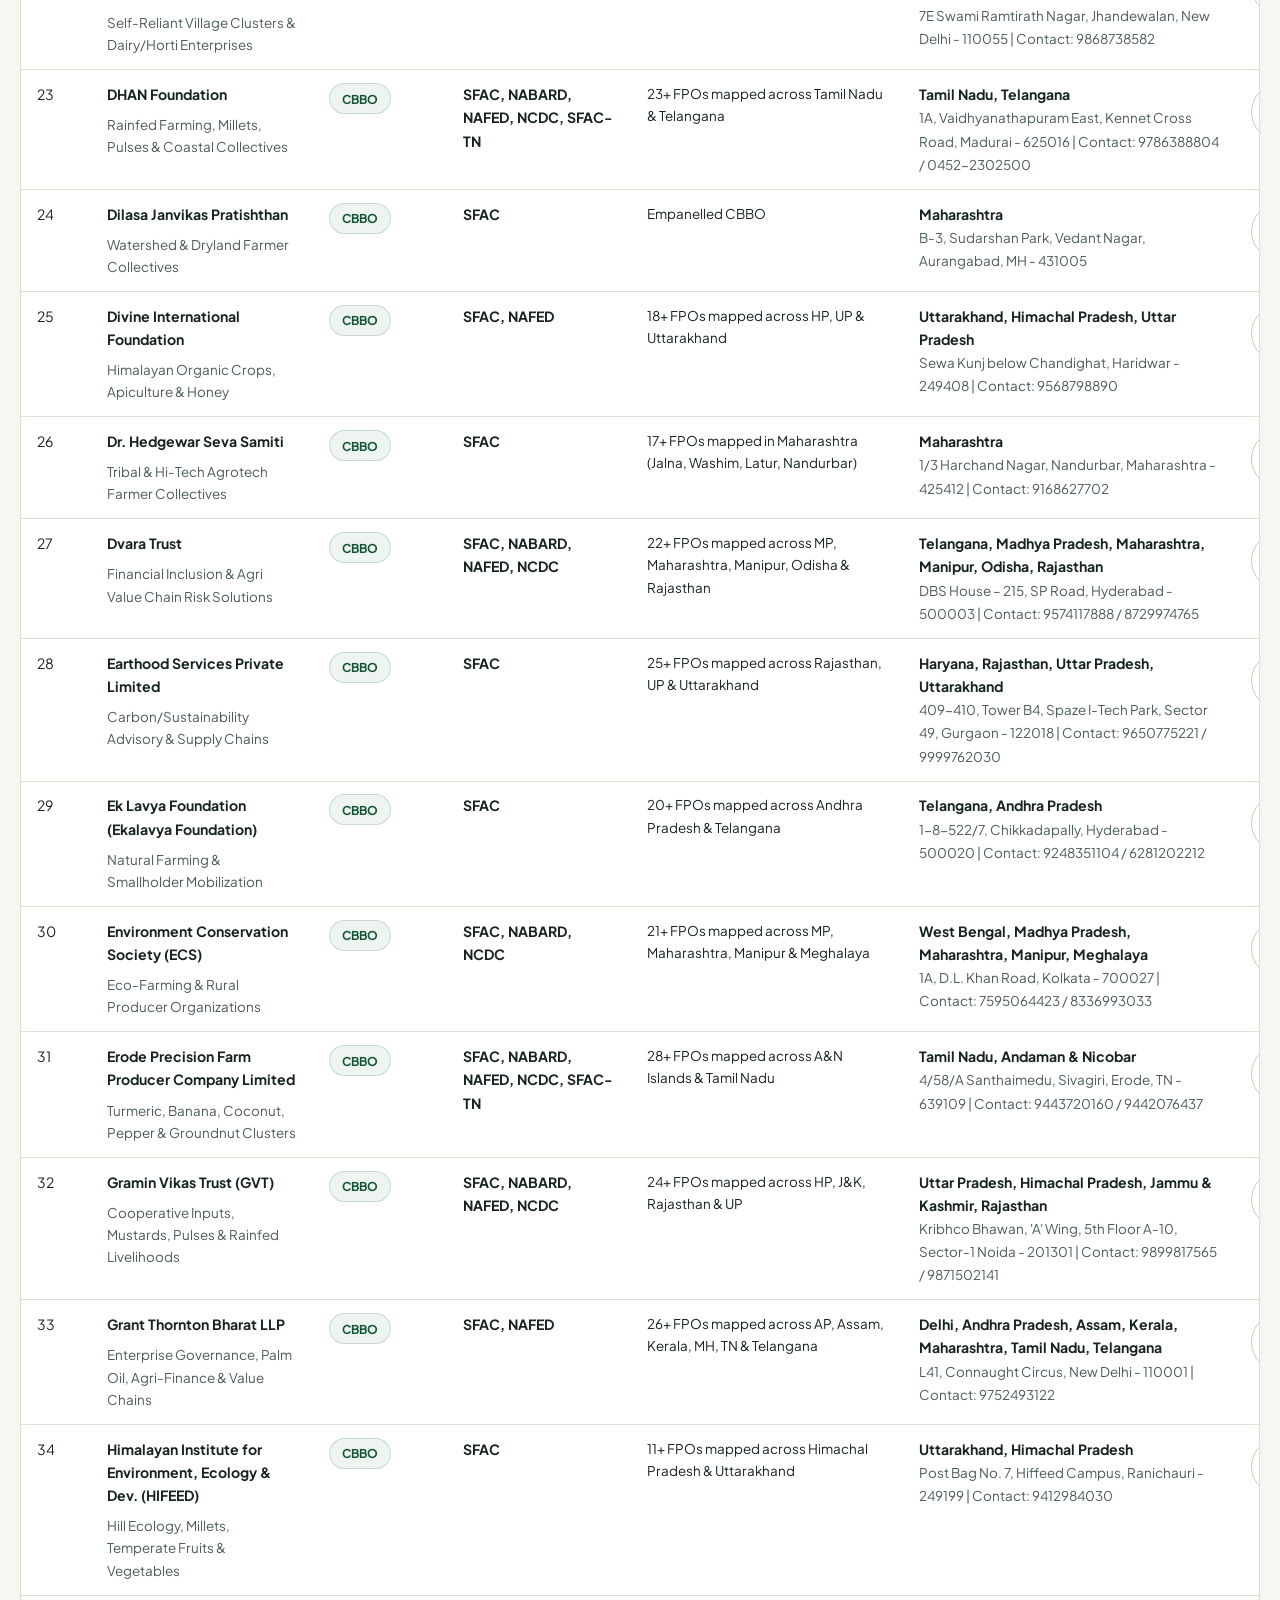
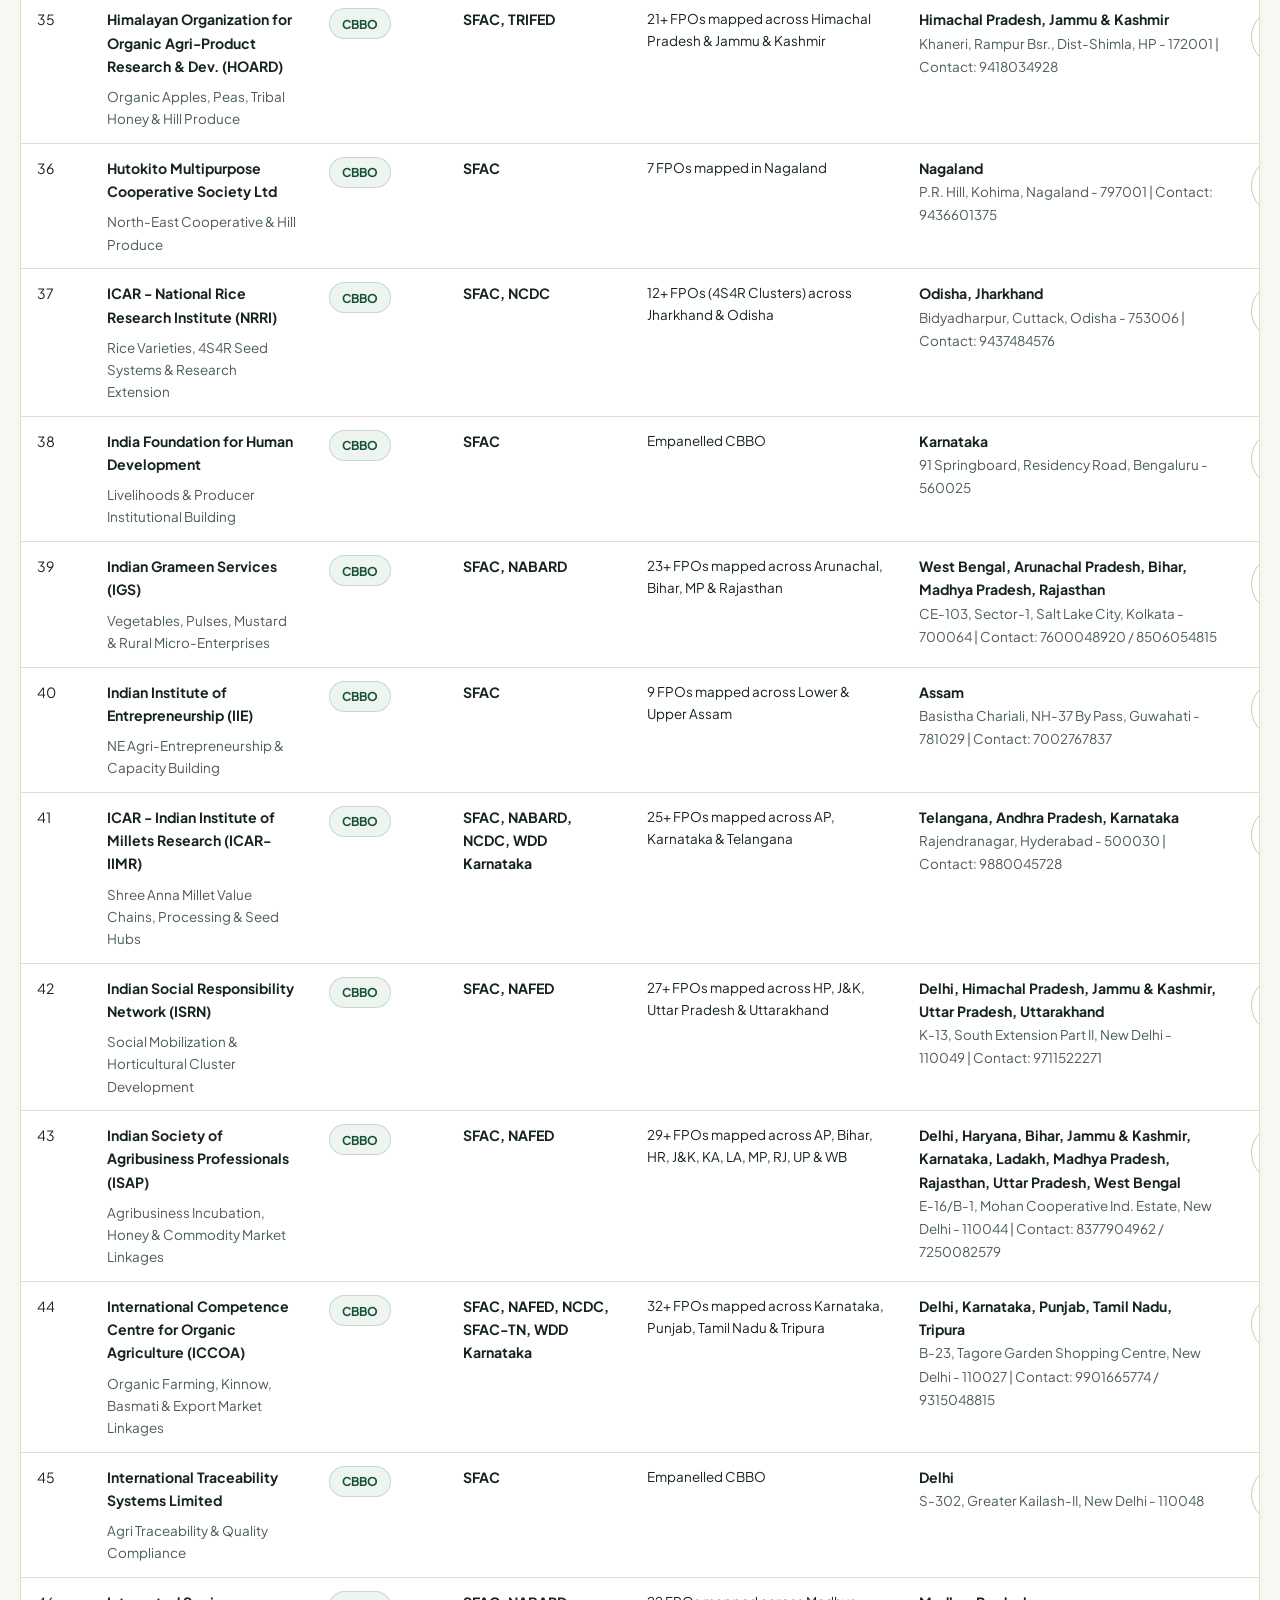
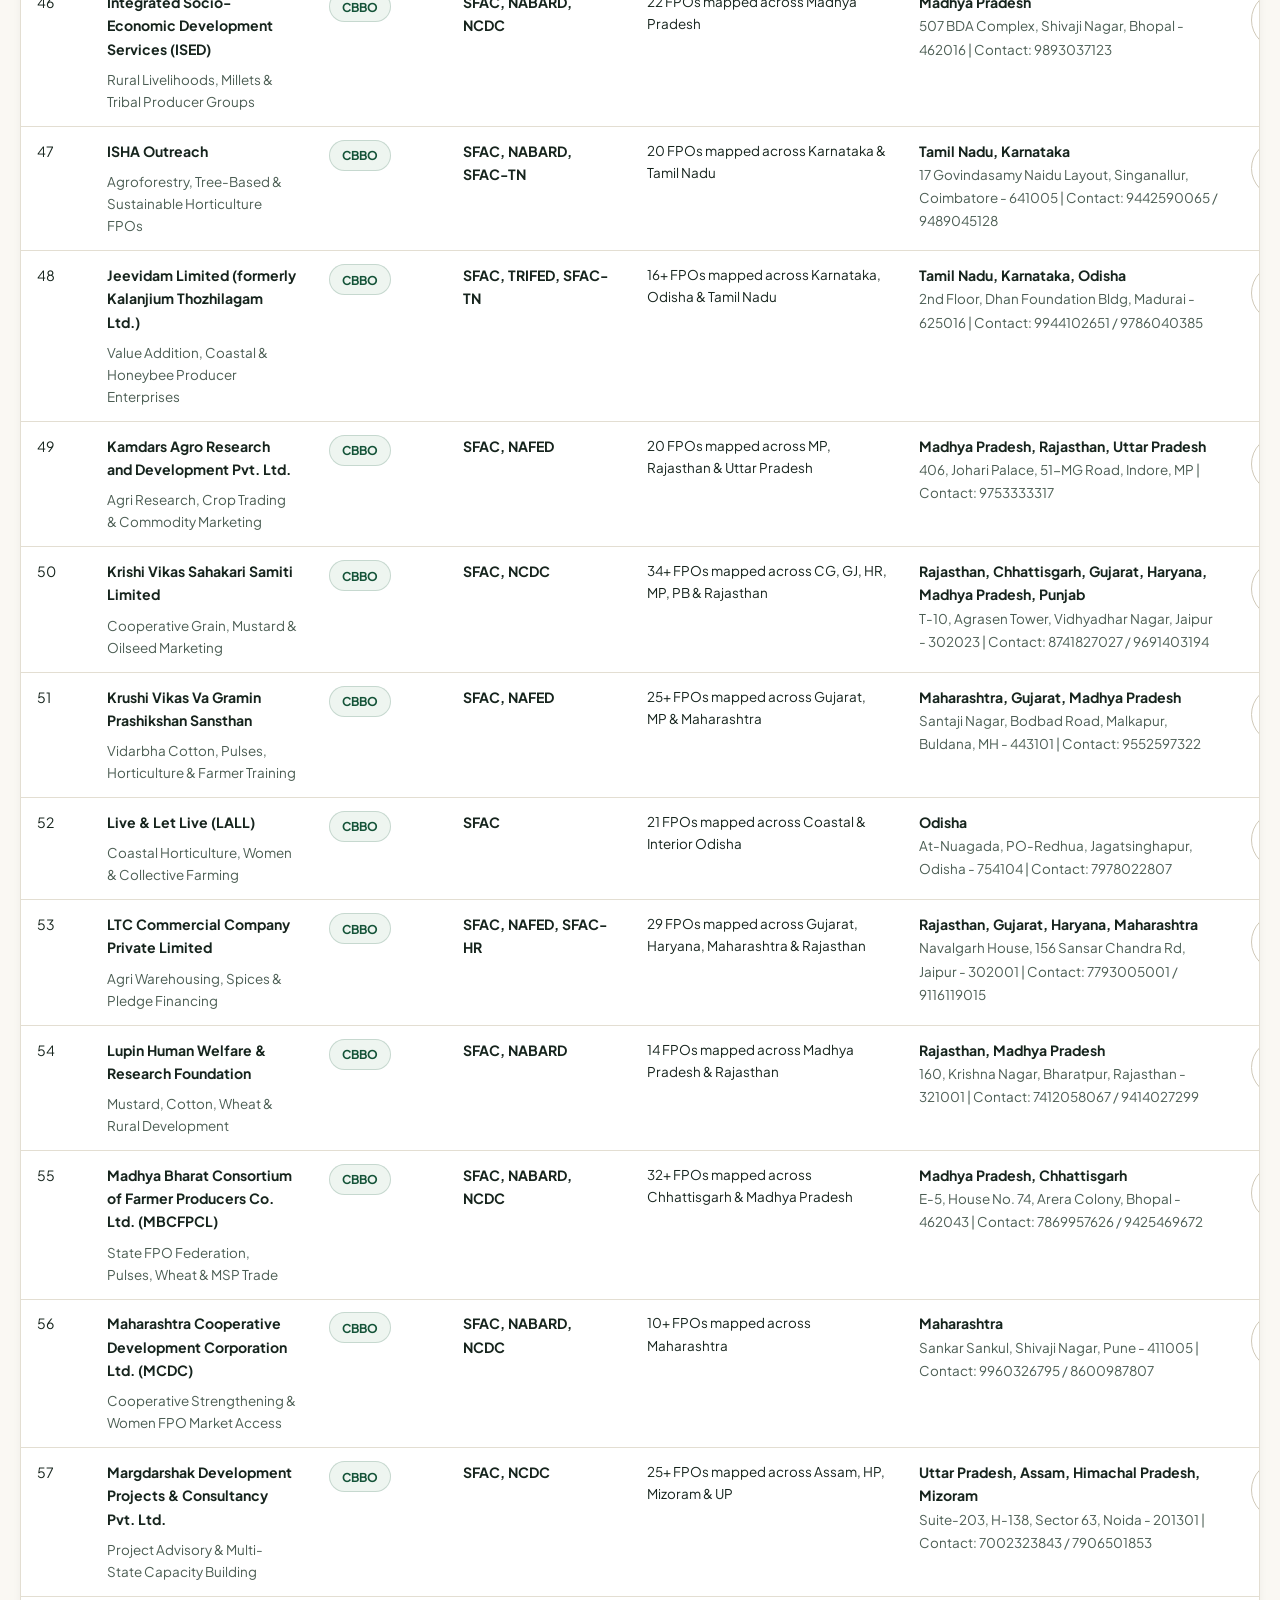
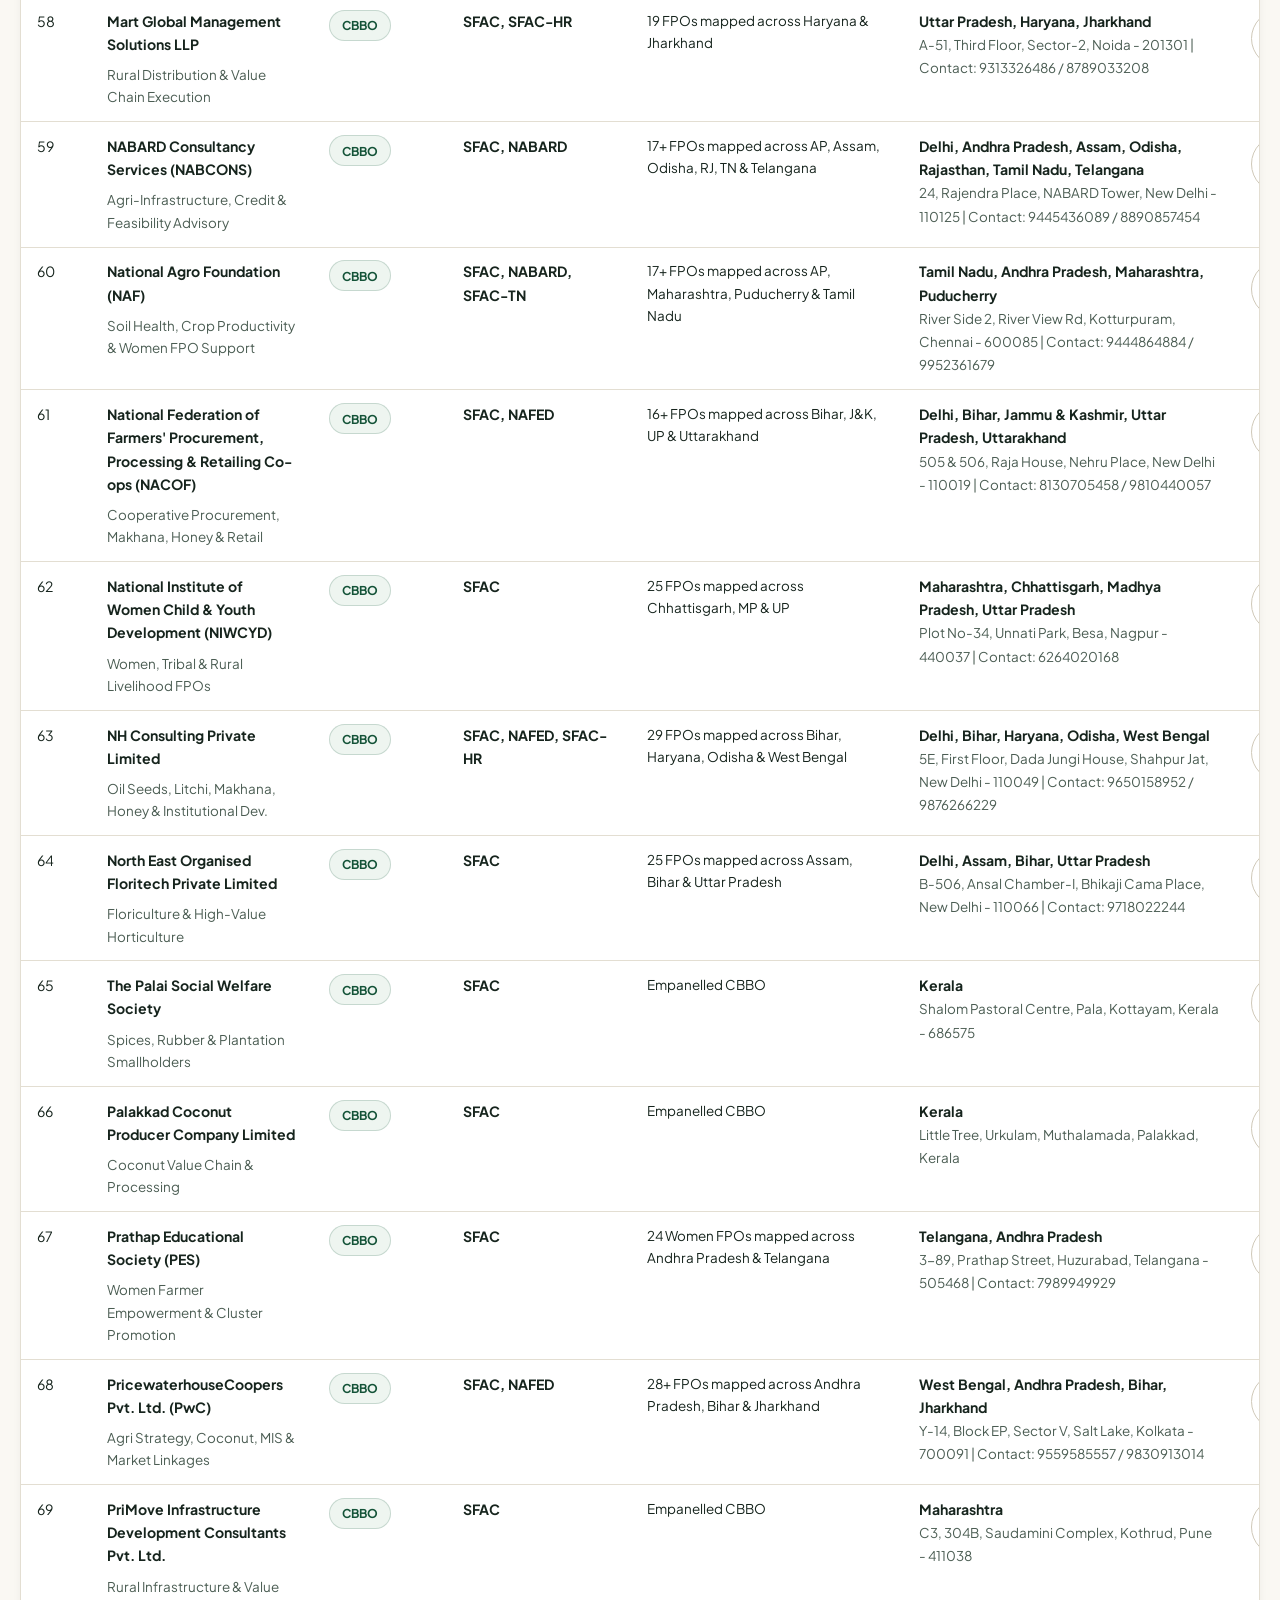
==== commit bc39a6cd: "Refactor CBBO section and update FPO registry details" ====
--- a/cbbos.html
+++ b/cbbos.html
@@ -299,29 +299,17 @@
         <!-- Card View -->
         <div class="card-grid mt-2" id="cbbo-dir-cards-wrap" style="display:none;"></div>
       </div>
-    </section>
-
-    <!-- Documented CBBOs & Each CBBO's List of Promoted FPOs -->
-    <section class="section section-alt">
+    </section> 
+        <!-- Statewise FPO Registry Explorer -->
+    <section class="section section-alt" id="fpo-registry">
       <div class="container">
         <div class="section-header">
           <div>
-            <h2>Featured CBBOs &amp; Their Promoted FPOs</h2>
-            <p>
-              Explore documented CBBOs (including NABARD-recognized <strong>MABIF</strong> with its 25 Tamil Nadu FPOs, plus SFAC case-study CBBOs) mapped directly to their promoted FPOs.
-            </p>
-          </div>
-        </div>
-
-        <div class="table-controls">
-          <input type="search" id="cbbo-search" class="input" placeholder="Search CBBO name, FPO name, or state..." style="min-width: 280px;" />
-          <span class="small muted" id="cbbo-count-label"></span>
-        </div>
-
-        <div class="card-grid-2" id="cbbo-list-mount"></div>
-      </div>
-    </section>
-          <div style="display:flex; gap:0.5rem; flex-wrap:wrap; align-items:center;">
+            <span class="badge badge-green">Statewise FPO Registry &amp; 2024–25 Highlights</span>
+            <h2>Searchable List of Promoted FPOs Across States</h2>
+            <p>Browse verified FPO entries spanning 25+ States/UTs combining the Statewise FPO Registry and top-performing 10K Scheme / NBHM FPOs, with built-in support to add more FPOs for future updates.</p>
+          </div>
+    <div style="display:flex; gap:0.5rem; flex-wrap:wrap; align-items:center;">
             <button type="button" class="btn btn-primary btn-sm" id="toggle-add-fpo-btn">+ Add New FPO</button>
             <button type="button" class="btn btn-outline btn-sm" id="export-fpo-csv-btn">Export CSV</button>
             <button type="button" class="btn btn-outline btn-sm" id="export-fpo-json-btn">Export JSON</button>
@@ -1043,81 +1031,6 @@
 
       stateSearchEl.addEventListener("input", renderStateAnalysis);
       renderStateAnalysis();
-
-      // =========================================================================
-      // 2. FEATURED CBBO PROFILES (MABIF + SFAC Case Study CBBOs)
-      // =========================================================================
-      const cbboSearch = document.getElementById("cbbo-search");
-      const cbboMount = document.getElementById("cbbo-list-mount");
-      const cbboCount = document.getElementById("cbbo-count-label");
-
-      const mabifEntry = {
-        cbbo: "MABIF (Madurai Agribusiness Incubation Forum) — NABARD CBBO",
-        state: "Tamil Nadu (11 Districts — 25 FPOs)",
-        ia: "NABARD",
-        focus: "Handholding in business planning, statutory compliance, market linkage, NABL food testing & packaging across 25 Tamil Nadu FPOs.",
-        fpos: [
-          "1. Vagai Millets FPC Ltd. (Madurai — 536 Farmers, Millets & Oilseeds)",
-          "2. Kottampatti Pasumai FPC Ltd. (Madurai — 315 Farmers, Paddy, Maize, Banana)",
-          "3. Puthur Ilantheral FPC Ltd. (Tirunelveli — 300 Farmers)",
-          "4. Kanyakumari Agri Products FPC Ltd. (Kanyakumari — 514 Farmers, Rubber & Banana)",
-          "5. Vagai Banana Farmers FPC Ltd. (Theni — 338 Farmers)",
-          "6. Batlagundu Flowers FPC Ltd. (Dindigul — 300 Farmers)",
-          "7. Kallal Pasumai Ulavar FPC Ltd. (Sivaganga — 310 Farmers)",
-          "8. Thanjai Thoothukudi Agri FPC Ltd. (Thoothukudi — 300 Farmers)",
-          "9. Kovilpatti Marudham FPC Ltd. (Thoothukudi — 315 Farmers, Millets & Pulses)",
-          "10. Kizhkadaiyanallur Agrotech FPC Ltd. (Tenkasi — 305 Farmers)",
-          "11. Surandai Agro Tech FPC Ltd. (Tenkasi — 312 Farmers, Tomato & Chillies)",
-          "12. Aruppukottai Marudham FPC Ltd. (Virudhunagar — 320 Farmers)",
-          "13. Chekkanurani Neidhal FPC Ltd. (Madurai — 300 Farmers)",
-          "14. Usilampatti Organic FPC Ltd. (Madurai — 304 Farmers)",
-          "15. Melur Mullai Agri FPC Ltd. (Madurai — 300 Farmers)",
-          "16. Tiruchuli Vivasaya FPC Ltd. (Virudhunagar — 300 Farmers)",
-          "17. Ramanathapuram Kadalkanni FPC Ltd. (Ramanathapuram — 300 Farmers)",
-          "18. Thiruvarur Delta FPC Ltd. (Thiruvarur — 300 Farmers)",
-          "19. Thanjavur Vallam FPC Ltd. (Thanjavur — 300 Farmers)",
-          "20. Sivagangai Chettinad Millets FPC Ltd. (Sivagangai — 300 Farmers)",
-          "21. Dindigul Sirumalai Banana FPC Ltd. (Dindigul — 300 Farmers)",
-          "22. Cumbum Valley Grapes FPC Ltd. (Theni — 300 Farmers)",
-          "23. Alangulam Green Farm FPC Ltd. (Tenkasi — 300 Farmers)",
-          "24. Ottapidaram Cotton & Chillies FPC Ltd. (Thoothukudi — 300 Farmers)",
-          "25. Mudukulathur Agro FPC Ltd. (Ramanathapuram — 300 Farmers)"
-        ]
-      };
-
-      const allFeaturedCbbos = [mabifEntry, ...window.FPO_DATA.cbboProfiles];
-
-      function renderFeaturedCBBOs() {
-        const q = cbboSearch.value.trim().toLowerCase();
-        const filtered = allFeaturedCbbos.filter(c => {
-          return !q ||
-            c.cbbo.toLowerCase().includes(q) ||
-            c.state.toLowerCase().includes(q) ||
-            c.focus.toLowerCase().includes(q) ||
-            c.fpos.some(f => f.toLowerCase().includes(q));
-        });
-        cbboCount.textContent = `Showing ${filtered.length} of ${allFeaturedCbbos.length} featured CBBO profiles`;
-        cbboMount.innerHTML = filtered.map(c => `
-          <article class="card card-hover">
-            <div style="display:flex; justify-content:space-between; align-items:center; gap:0.5rem; flex-wrap:wrap;">
-              <span class="badge badge-green">IA: ${c.ia}</span>
-              <span class="badge badge-amber">${c.state}</span>
-            </div>
-            <h3>${c.cbbo}</h3>
-            <p>${c.focus}</p>
-            <div style="background:var(--surface-alt); border:1px solid var(--border); border-radius:10px; padding:0.75rem 0.9rem;">
-              <div class="small" style="font-weight:700; margin-bottom:0.35rem; color:var(--primary-dark);">Documented Promoted FPOs (${c.fpos.length}):</div>
-              <ul class="small" style="margin:0; padding-left:1.1rem; max-height:210px; overflow-y:auto;">
-                ${c.fpos.map(f => `<li>${f}</li>`).join("")}
-              </ul>
-            </div>
-          </article>
-        `).join("");
-      }
-
-      cbboSearch.addEventListener("input", renderFeaturedCBBOs);
-      renderFeaturedCBBOs();
-
       // =========================================================================
       // 3. STATEWISE FPO REGISTRY EXPLORER + ADD NEW FPO (EXISTING FUNCTIONALITY)
       // =========================================================================
